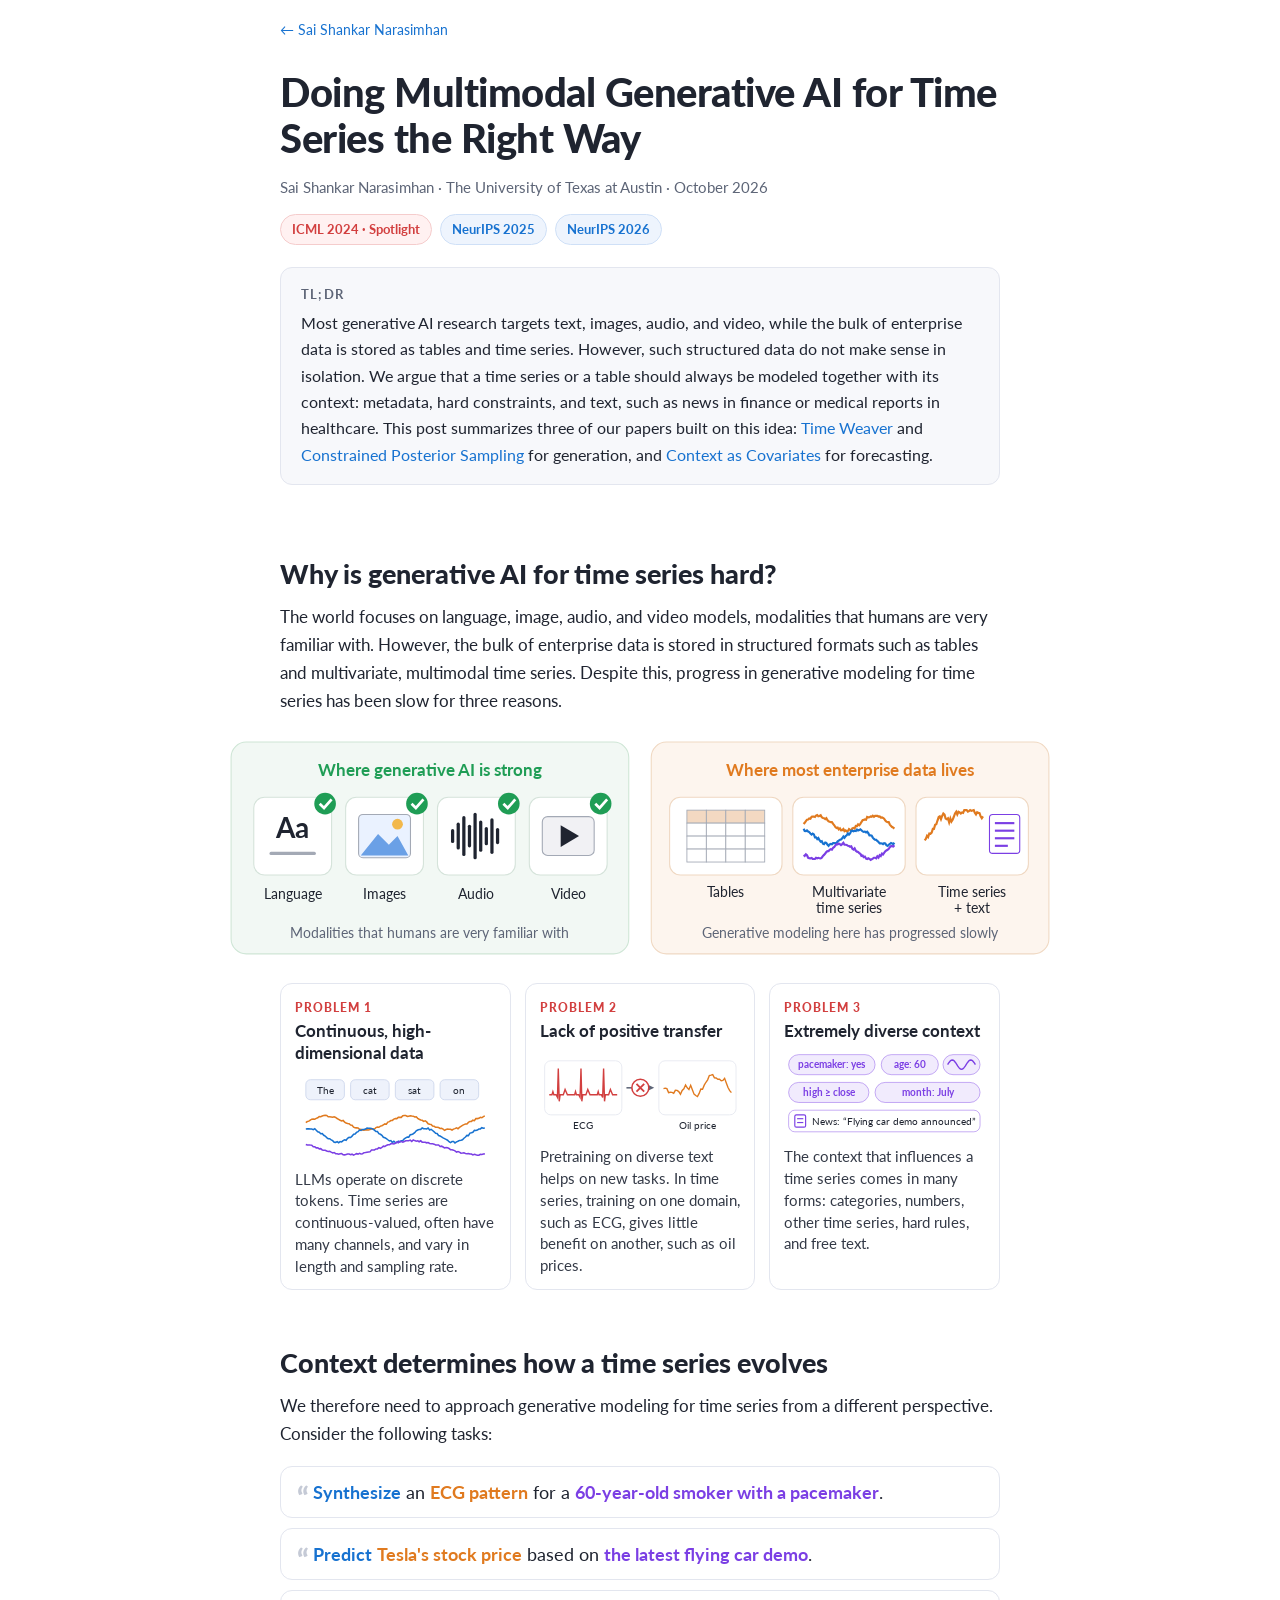
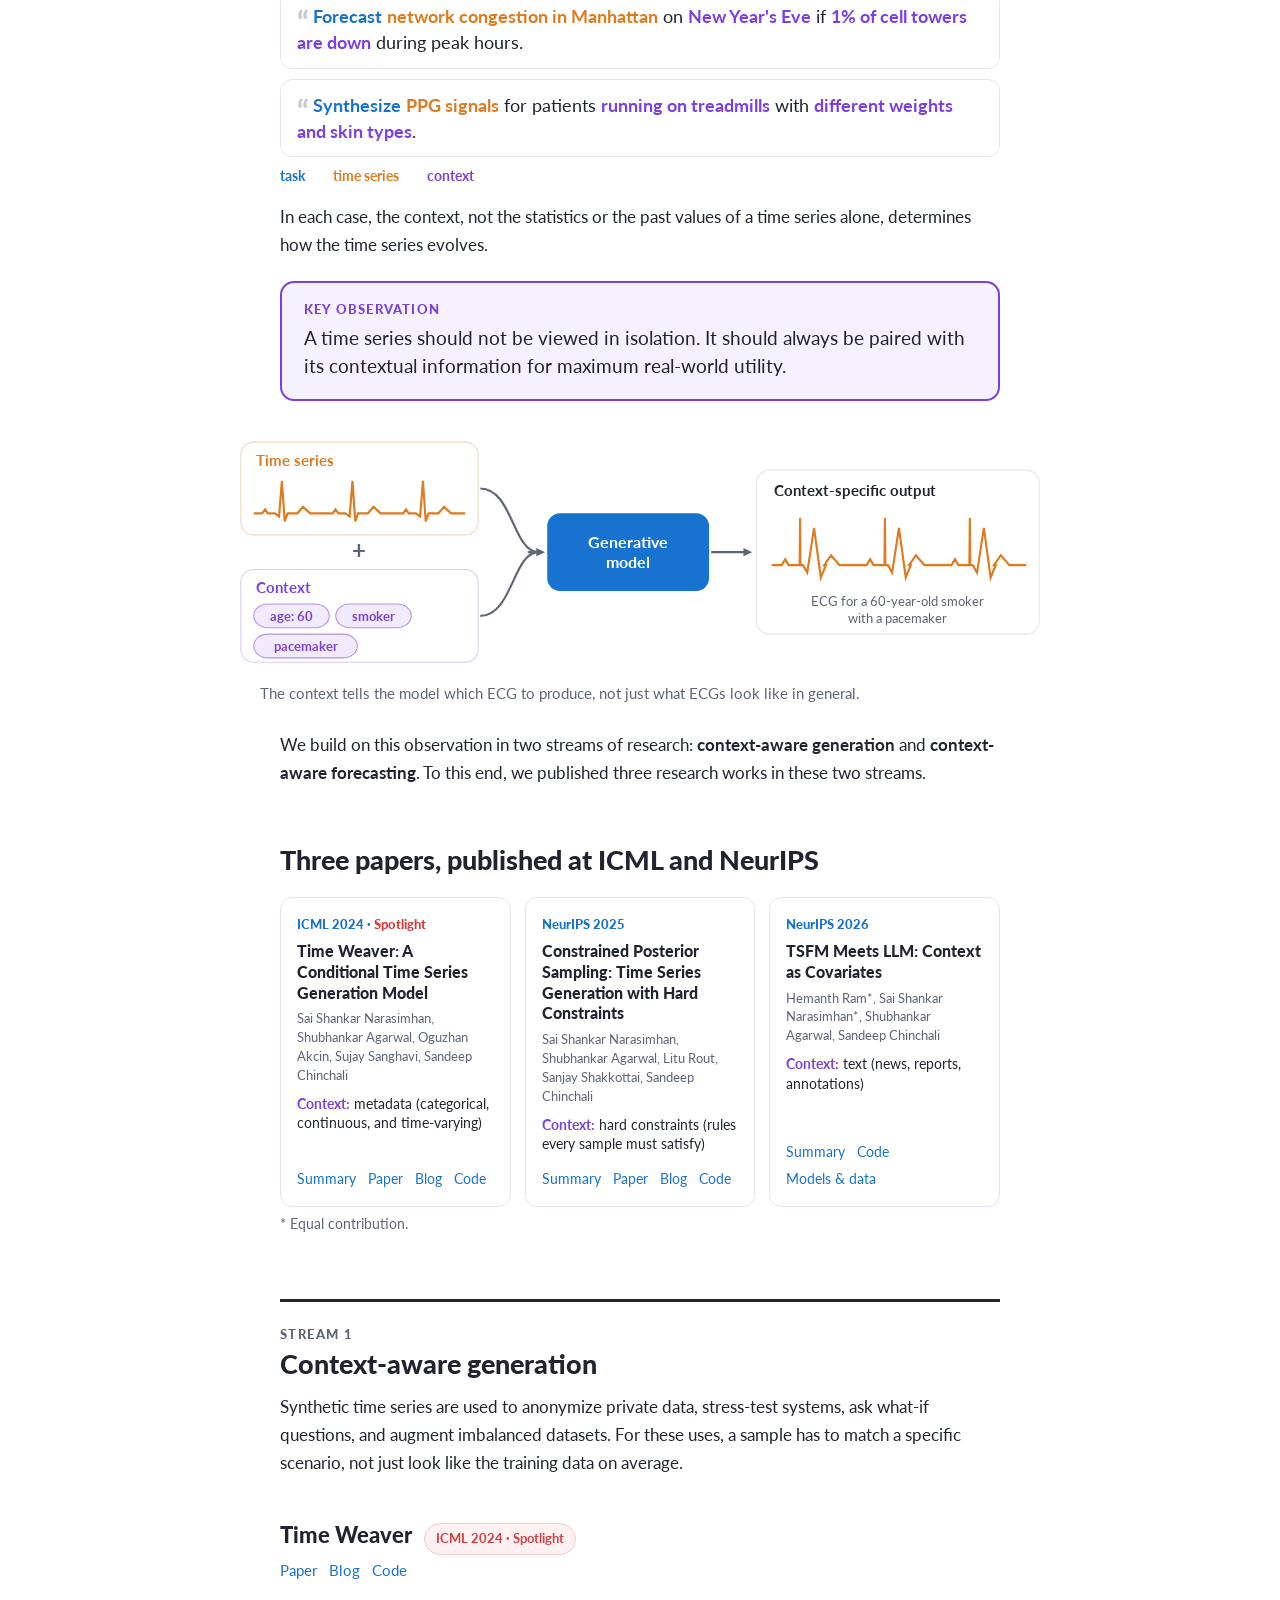
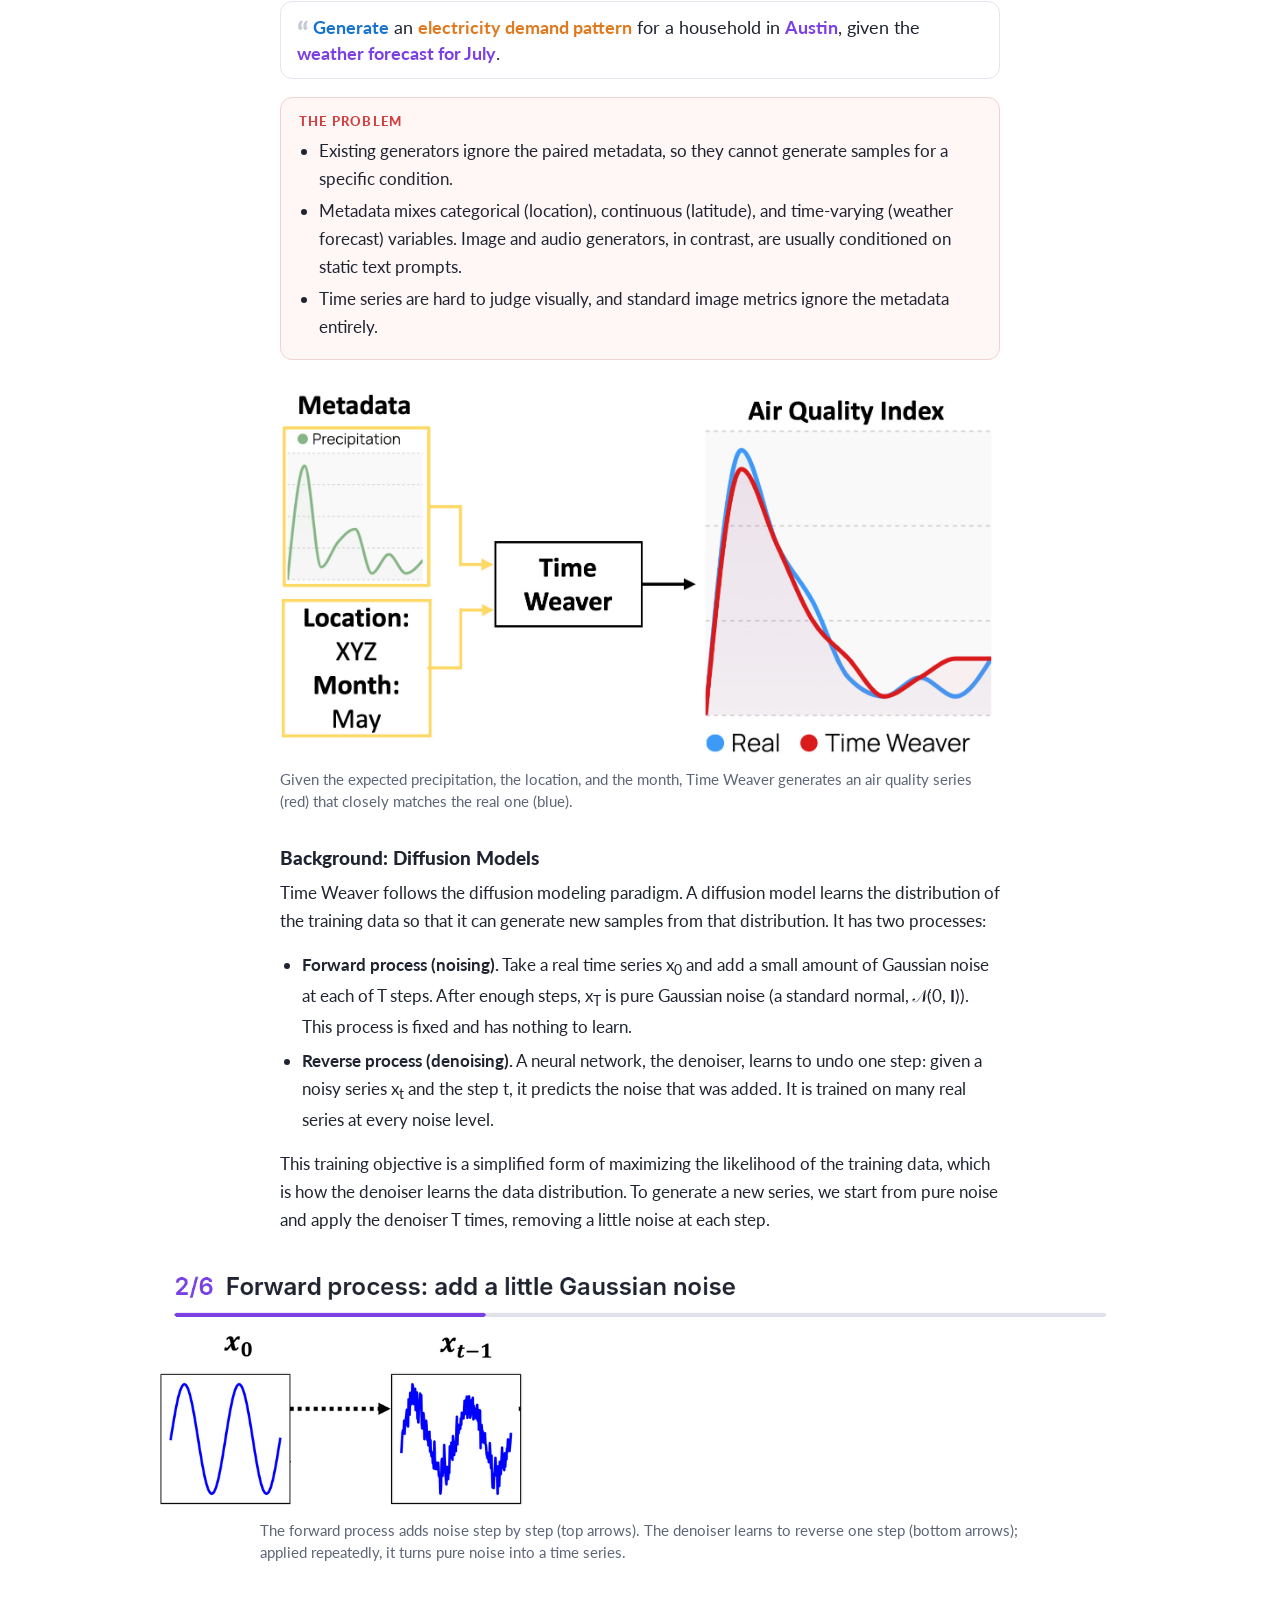
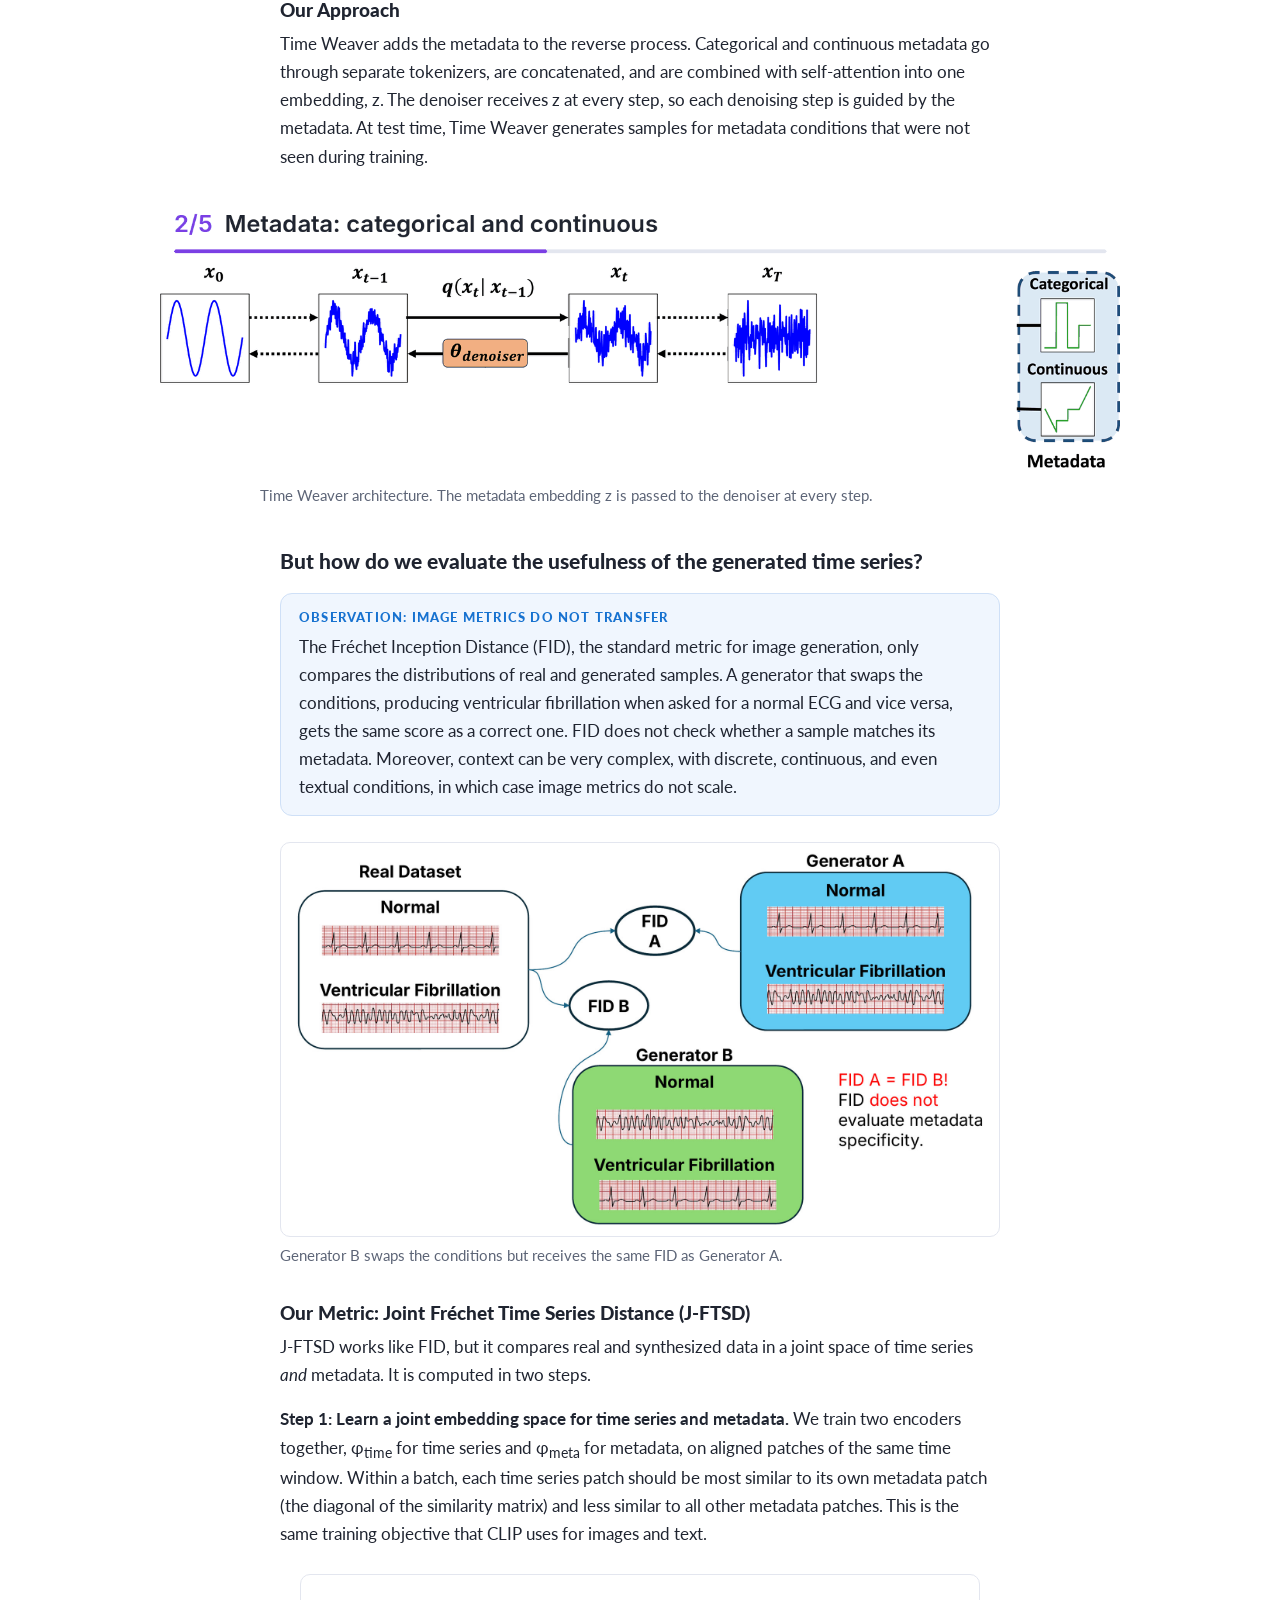
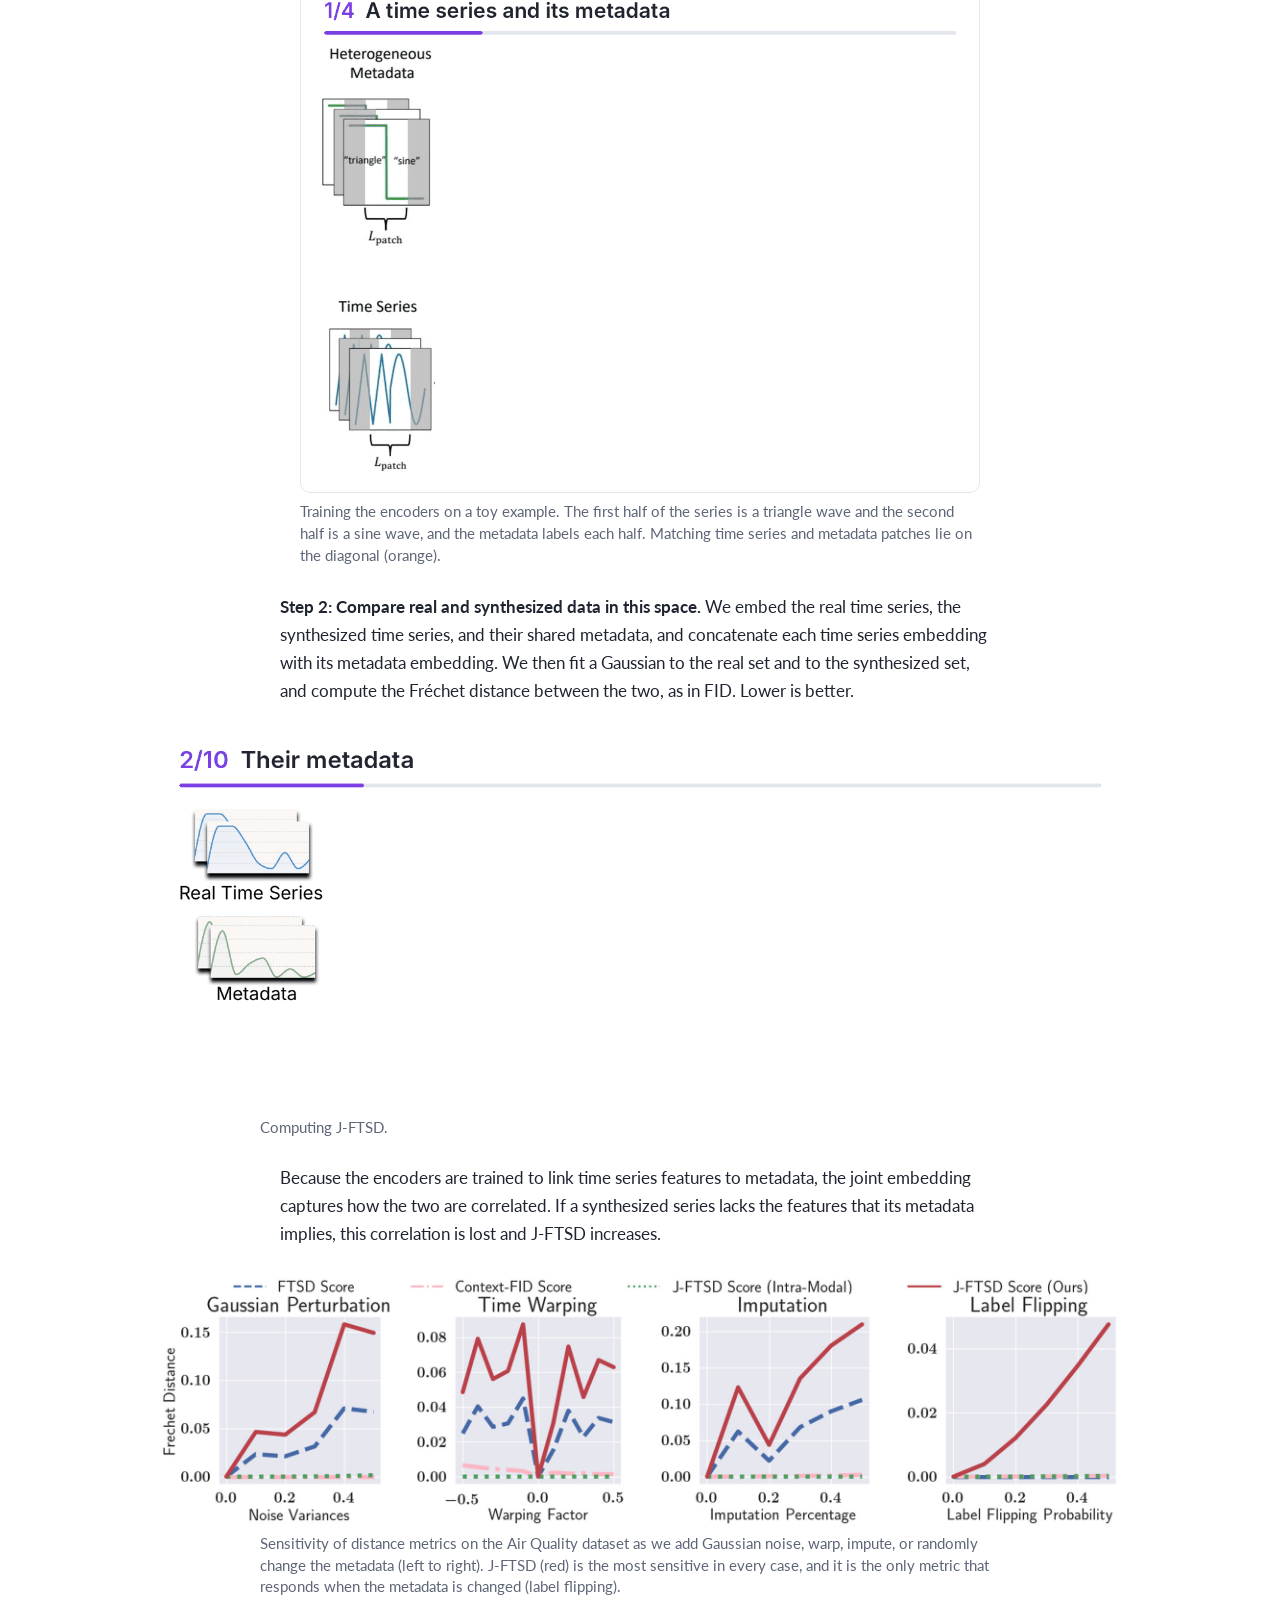
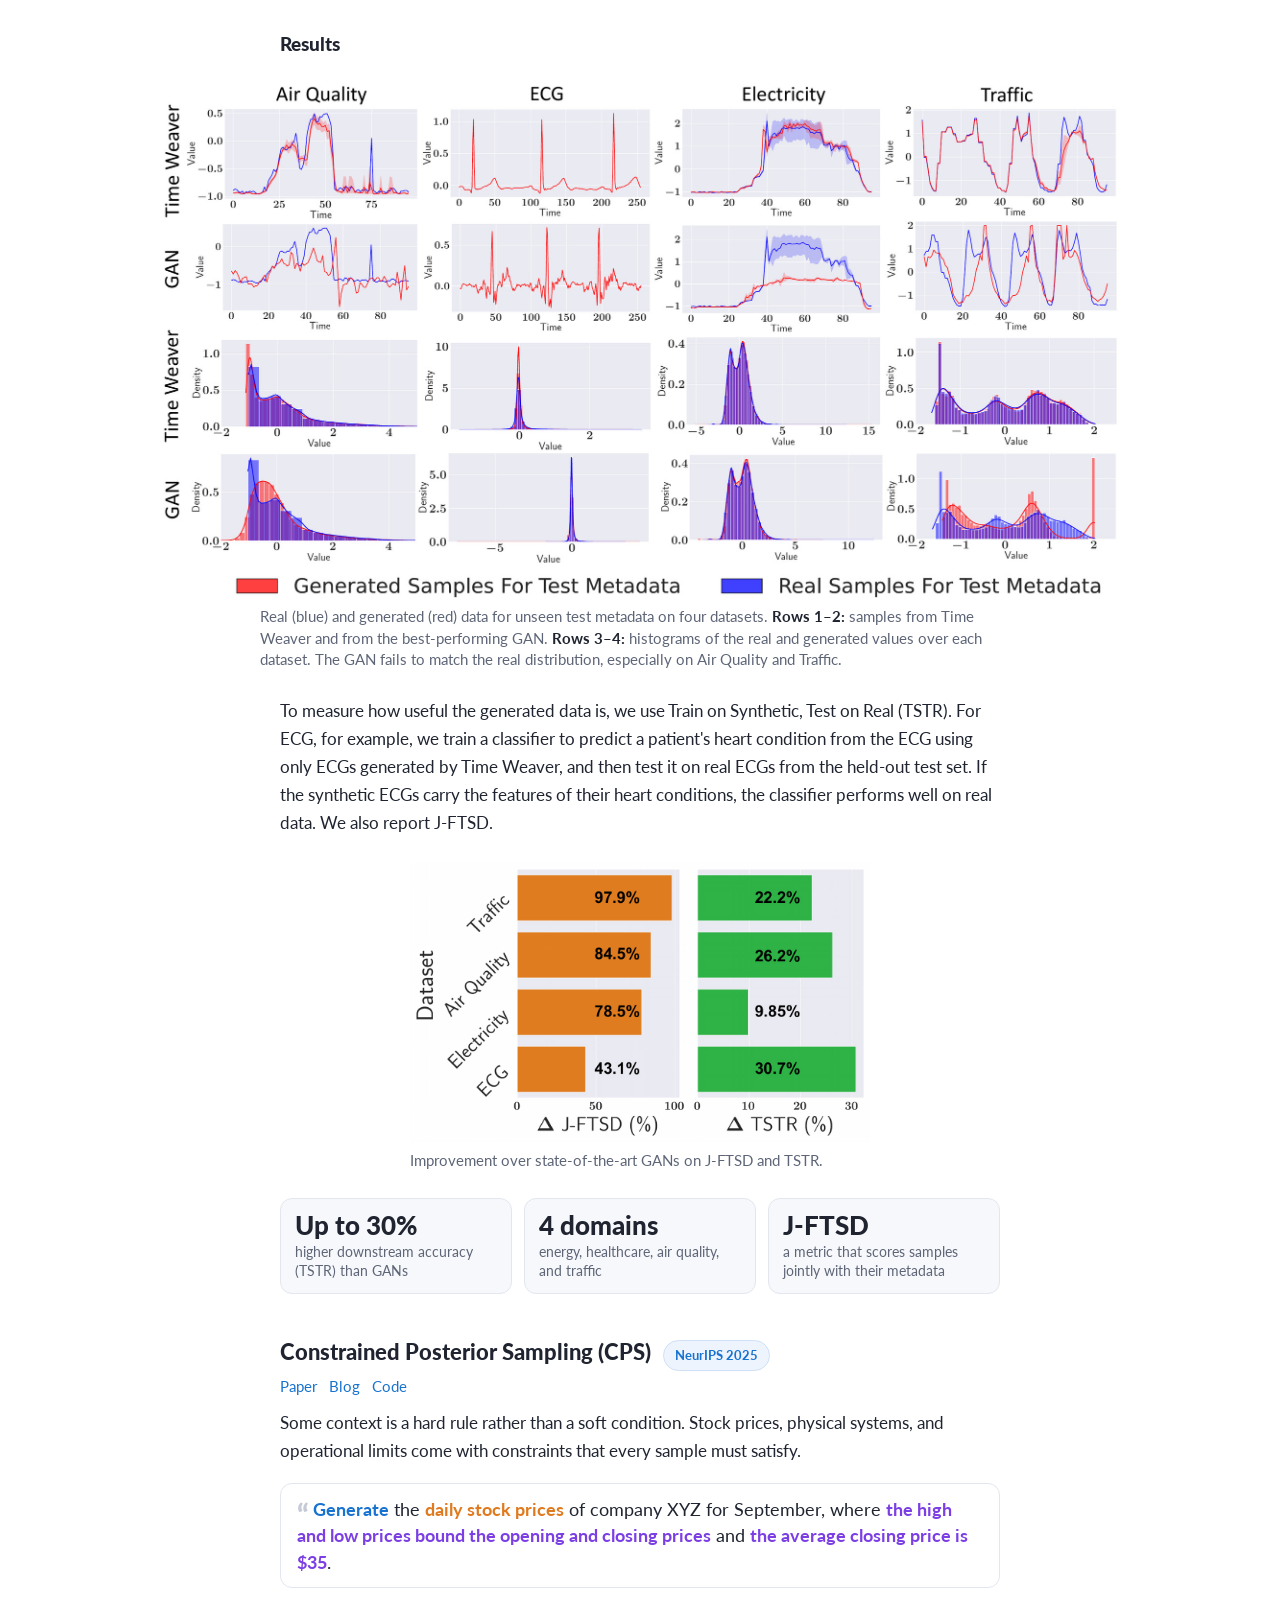
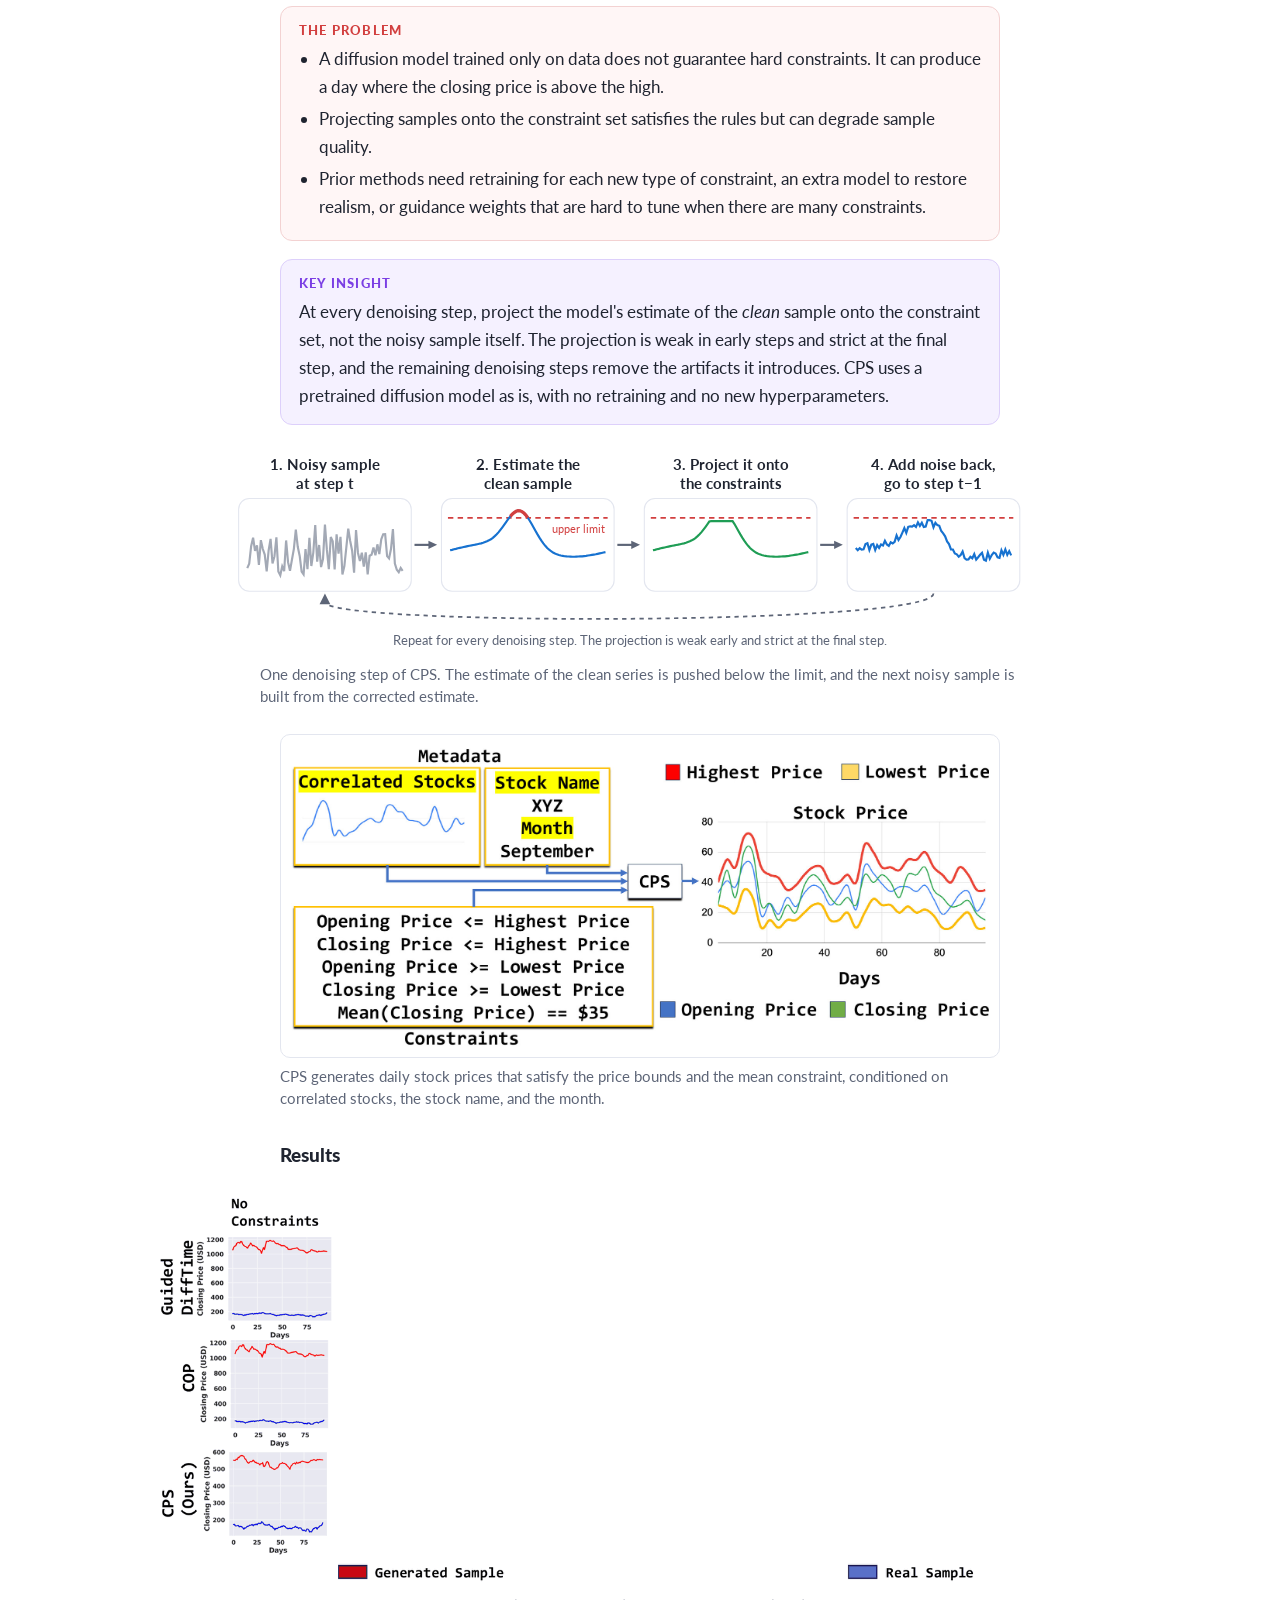
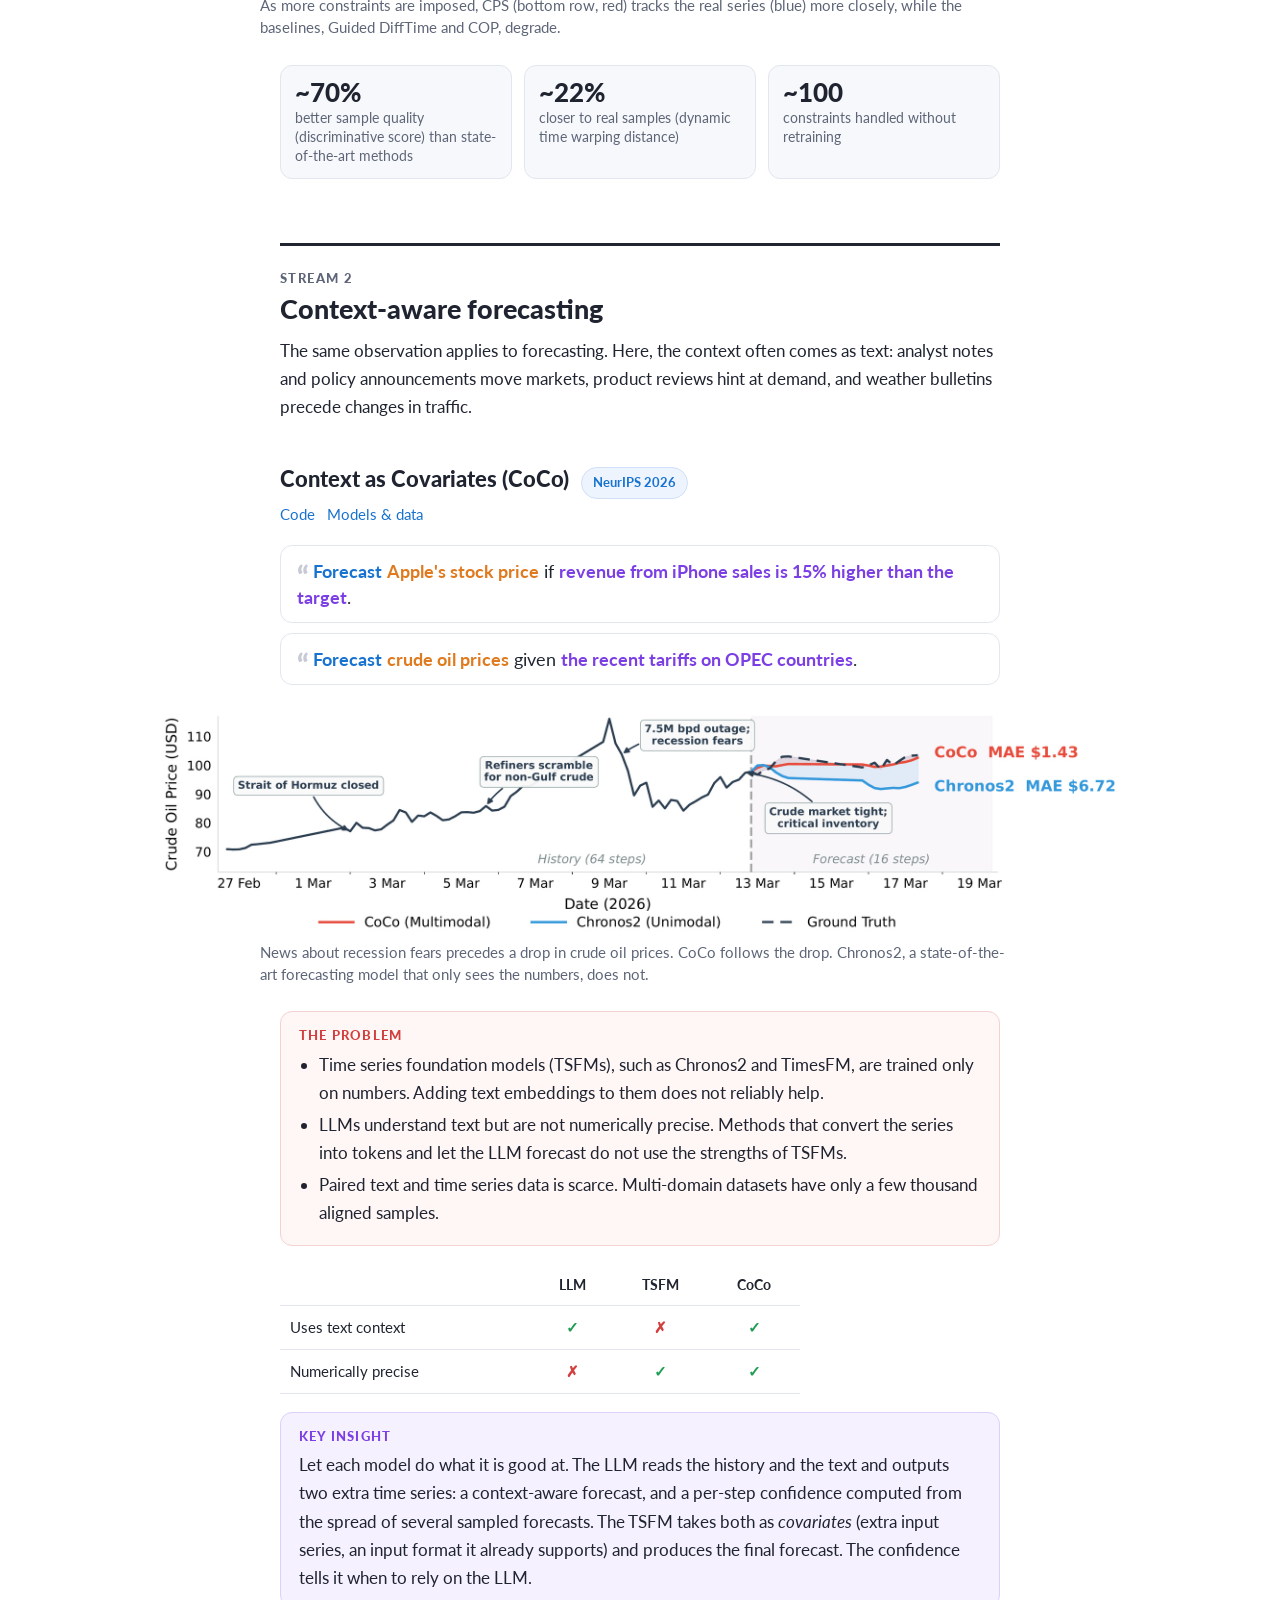
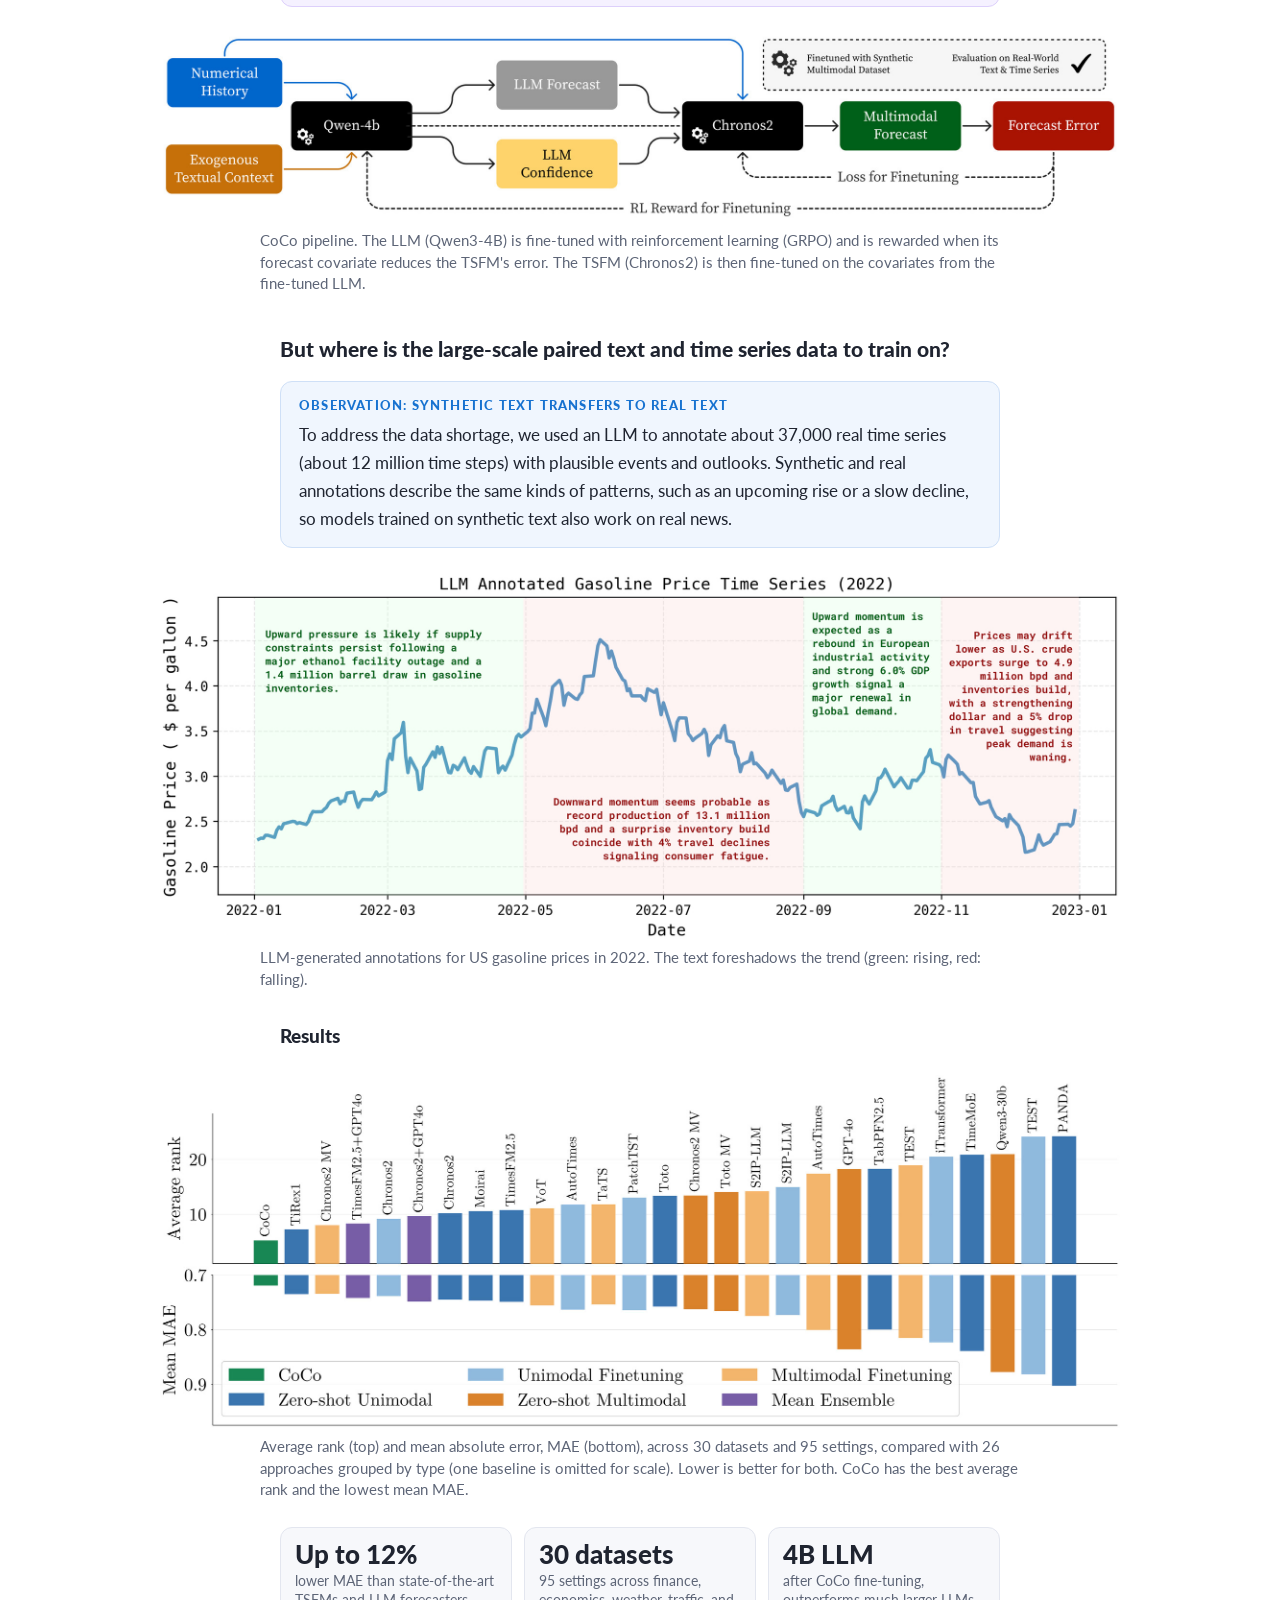
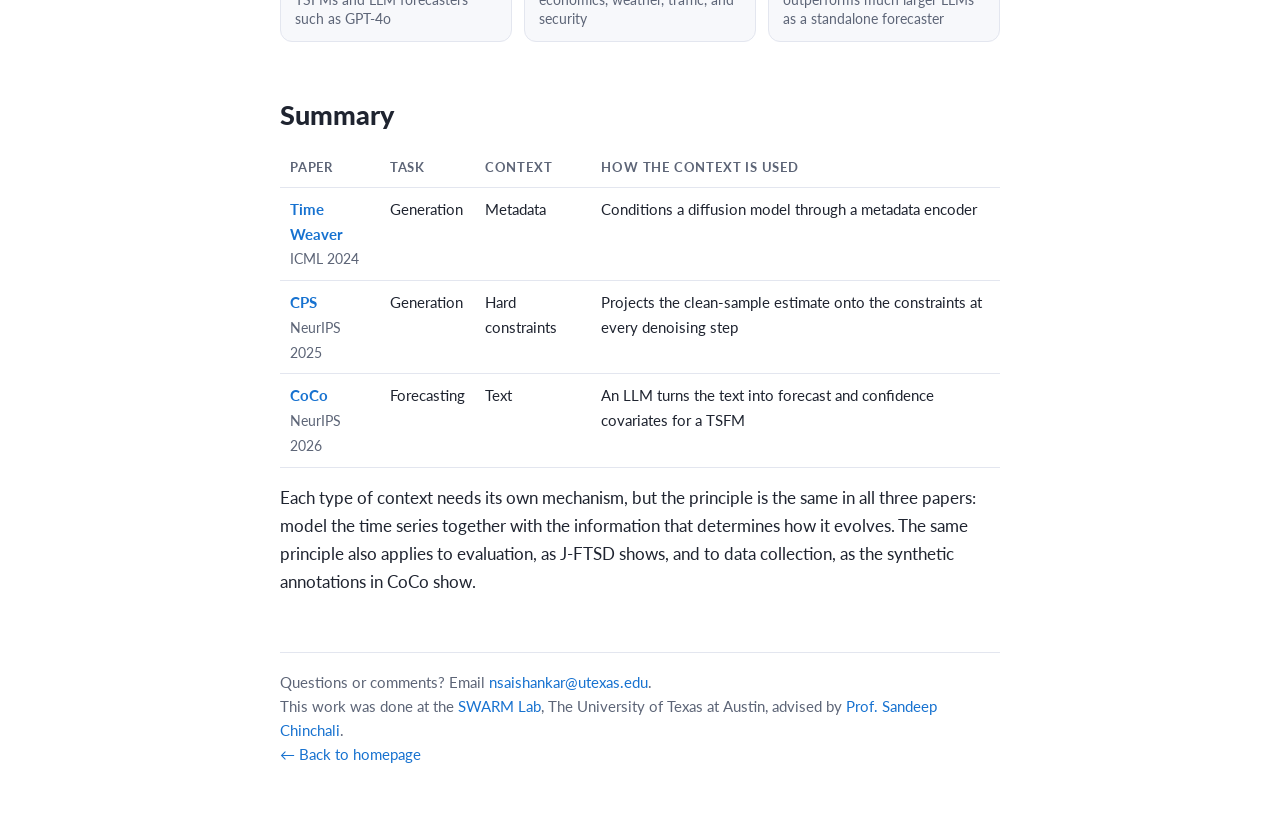
==== blog/multimodal-ts/index.html @ 6b6254b8 "Blog revisions" ====
<!DOCTYPE html>
<html lang="en">
<head>
<meta charset="UTF-8">
<meta name="viewport" content="width=device-width, initial-scale=1">
<title>Doing Multimodal Generative AI for Time Series the Right Way | Sai Shankar Narasimhan</title>
<meta name="author" content="Sai Shankar Narasimhan">
<meta name="description" content="Why time series should always be modeled with their context, and three papers (ICML 2024, NeurIPS 2025, NeurIPS 2026) that do this for generation and forecasting.">
<meta property="og:type" content="article">
<meta property="og:title" content="Doing Multimodal Generative AI for Time Series the Right Way">
<meta property="og:description" content="Time Weaver (ICML 2024), Constrained Posterior Sampling (NeurIPS 2025), and Context as Covariates (NeurIPS 2026): pairing time series with their context.">
<meta property="og:url" content="https://saishankarn.github.io/blog/multimodal-ts/">
<meta property="og:image" content="https://saishankarn.github.io/blog/multimodal-ts/img/og.jpg">
<meta name="twitter:card" content="summary_large_image">
<link rel="preconnect" href="https://fonts.googleapis.com">
<link rel="preconnect" href="https://fonts.gstatic.com" crossorigin>
<link href="https://fonts.googleapis.com/css2?family=Lato:ital,wght@0,400;0,700;0,900;1,400&display=swap" rel="stylesheet">
<style>
  :root {
    --ink: #1f2430;
    --muted: #5d6577;
    --line: #e3e6ef;
    --panel: #f7f8fb;
    --blue: #1772d0;
    --orange: #e07a1f;
    --purple: #7b3fe4;
    --green: #1f9d55;
    --red: #d23f3f;
  }
  * { box-sizing: border-box; }
  html { scroll-behavior: smooth; }
  body {
    margin: 0;
    background: #ffffff;
    color: var(--ink);
    font-family: 'Lato', Verdana, Helvetica, sans-serif;
    font-size: 17px;
    line-height: 1.65;
    -webkit-font-smoothing: antialiased;
  }
  a { color: var(--blue); text-decoration: none; }
  a:hover { color: #f09228; }
  .wrap { max-width: 760px; margin: 0 auto; padding: 0 20px 64px; }
  .topnav { max-width: 760px; margin: 0 auto; padding: 18px 20px 0; font-size: 14px; }
  header.hero { padding: 28px 0 8px; }
  h1 { font-size: 40px; line-height: 1.15; font-weight: 900; margin: 0 0 14px; letter-spacing: -0.5px; }
  h2 { font-size: 27px; line-height: 1.25; margin: 56px 0 12px; font-weight: 900; }
  h3 { font-size: 22px; line-height: 1.3; margin: 40px 0 6px; font-weight: 900; }
  p { margin: 0 0 16px; }
  .byline { color: var(--muted); font-size: 15px; margin-bottom: 14px; }
  .badges { display: flex; flex-wrap: wrap; gap: 8px; margin: 6px 0 4px; }
  .badge { display: inline-block; font-size: 13px; font-weight: 700; padding: 4px 11px; border-radius: 999px; background: #eef4fd; color: var(--blue); border: 1px solid #cfe0f7; white-space: nowrap; }
  .badge.spot { background: #fff1f1; color: var(--red); border-color: #f5cccc; }
  .eyebrow { font-size: 13px; font-weight: 700; letter-spacing: 1.2px; text-transform: uppercase; color: var(--muted); margin: 56px 0 -40px; }
  .tldr { background: var(--panel); border: 1px solid var(--line); border-radius: 12px; padding: 16px 20px; margin: 22px 0 8px; font-size: 16px; }
  .tldr b:first-child { display: block; font-size: 13px; letter-spacing: 1.2px; text-transform: uppercase; color: var(--muted); margin-bottom: 4px; }
  .tldr p { margin: 0; }

  figure { margin: 26px 0; }
  figure img, figure svg { width: 100%; height: auto; display: block; }
  figure.card img { border: 1px solid var(--line); border-radius: 10px; padding: 10px; background: #fff; }
  figcaption { font-size: 14.5px; color: var(--muted); margin-top: 8px; line-height: 1.5; }
  figcaption b { color: var(--ink); }
  .wide > figcaption { max-width: 760px; margin-left: auto; margin-right: auto; padding: 0 0; }
  .wide { width: min(960px, calc(100vw - 40px)); position: relative; left: 50%; transform: translateX(-50%); }
  .fig-row { display: grid; grid-template-columns: 1.75fr 1fr; gap: 18px; align-items: end; }

  .problems { display: grid; grid-template-columns: repeat(3, 1fr); gap: 14px; margin: 22px 0 10px; }
  .pcard { border: 1px solid var(--line); border-radius: 12px; padding: 14px 14px 12px; background: #fff; }
  ul.steps { padding-left: 22px; margin: 0 0 16px; }
  ul.steps li { margin: 6px 0; }
  p.q { font-size: 21px; line-height: 1.35; font-weight: 900; margin: 40px 0 14px; color: var(--ink); }
  h4.sub { font-size: 19px; line-height: 1.3; margin: 34px 0 8px; font-weight: 900; }
  .pcard .num { font-size: 12px; font-weight: 900; color: var(--red); letter-spacing: 1px; text-transform: uppercase; }
  .pcard h4 { margin: 2px 0 8px; font-size: 17px; line-height: 1.3; }
  .pcard svg { width: 100%; height: auto; display: block; margin: 4px 0 10px; }
  .pcard p { font-size: 14.5px; line-height: 1.5; margin: 0; color: #343a47; }

  .prompts { list-style: none; padding: 0; margin: 18px 0 8px; display: grid; gap: 10px; }
  .prompt { border: 1px solid var(--line); background: #fff; border-radius: 12px; padding: 12px 16px; font-size: 18px; line-height: 1.45; }
  .prompt::before { content: "\201C"; color: #c5cad6; font-size: 30px; line-height: 0; vertical-align: -10px; margin-right: 4px; font-weight: 900; }
  .t { color: var(--blue); font-weight: 700; }
  .s { color: var(--orange); font-weight: 700; }
  .c { color: var(--purple); font-weight: 700; }
  .legend { font-size: 13.5px; color: var(--muted); margin: 6px 0 0; }
  .legend span { margin-right: 14px; }

  .box { border-radius: 12px; padding: 14px 18px; margin: 18px 0; border: 1px solid; }
  .box .lbl { display: block; font-size: 12.5px; font-weight: 900; letter-spacing: 1.2px; text-transform: uppercase; margin-bottom: 4px; }
  .box ul { margin: 4px 0 0; padding-left: 20px; }
  .box li { margin: 4px 0; }
  .box p { margin: 0; }
  .box.problem { background: #fff6f6; border-color: #f3d2d2; }
  .box.problem .lbl { color: var(--red); }
  .box.insight { background: #f5f1ff; border-color: #ddd0fb; }
  .box.insight .lbl { color: var(--purple); }
  .box.obs { background: #f0f6fe; border-color: #cfe0f7; }
  .box.obs .lbl { color: var(--blue); }
  .keyobs { background: #f5f1ff; border: 2px solid var(--purple); border-radius: 14px; padding: 18px 22px; margin: 22px 0; font-size: 19px; line-height: 1.5; }
  .keyobs .lbl { display: block; font-size: 12.5px; font-weight: 900; letter-spacing: 1.2px; text-transform: uppercase; color: var(--purple); margin-bottom: 4px; }

  .papers { display: grid; grid-template-columns: repeat(3, 1fr); gap: 14px; margin: 20px 0 6px; }
  .paper { border: 1px solid var(--line); border-radius: 12px; padding: 16px; background: #fff; display: flex; flex-direction: column; }
  .paper .venue { font-size: 13px; font-weight: 900; color: var(--blue); }
  .paper .venue em { font-style: normal; color: var(--red); }
  .paper .ttl { font-weight: 900; font-size: 16px; line-height: 1.3; margin: 6px 0 6px; color: var(--ink); }
  .paper .auth { font-size: 13px; color: var(--muted); line-height: 1.45; margin-bottom: 10px; }
  .paper .ctx { font-size: 13.5px; line-height: 1.45; margin-bottom: 12px; }
  .paper .ctx b { color: var(--purple); }
  .paper .links { margin-top: auto; font-size: 14px; display: flex; flex-wrap: wrap; gap: 4px 12px; }

  .phead { display: flex; flex-wrap: wrap; align-items: baseline; gap: 6px 12px; margin: 44px 0 4px; }
  .phead h3 { margin: 0; }
  .plinks { font-size: 14.5px; color: var(--muted); margin-bottom: 10px; }
  .plinks a { margin-right: 12px; }
  .stream { margin-top: 64px; padding-top: 22px; border-top: 3px solid var(--ink); }
  .stream .eye { font-size: 13px; font-weight: 900; letter-spacing: 1.4px; text-transform: uppercase; color: var(--muted); }
  .stream h2 { margin-top: 2px; }

  .stats { display: grid; grid-template-columns: repeat(3, 1fr); gap: 12px; margin: 20px 0 8px; }
  .stat { background: var(--panel); border: 1px solid var(--line); border-radius: 12px; padding: 12px 14px; }
  .stat .v { font-size: 26px; font-weight: 900; line-height: 1.15; color: var(--ink); }
  .stat .k { font-size: 13.5px; color: var(--muted); line-height: 1.4; margin-top: 2px; }

  table { border-collapse: collapse; width: 100%; font-size: 15px; }
  th, td { text-align: left; padding: 9px 10px; border-bottom: 1px solid var(--line); vertical-align: top; }
  th { font-size: 13px; text-transform: uppercase; letter-spacing: .8px; color: var(--muted); }
  .cmp td:not(:first-child), .cmp th:not(:first-child) { text-align: center; }
  .yes { color: var(--green); font-weight: 900; }
  .no { color: var(--red); font-weight: 900; }
  .tablewrap { overflow-x: auto; margin: 16px 0; }
  .cmp { max-width: 520px; }
  .cmp th { text-transform: none; font-size: 14px; letter-spacing: 0; color: var(--ink); }
  .duo { display: grid; grid-template-columns: 1fr 1fr; gap: 16px; }
  .m-only, .m-inline { display: none; }
  .scrollx { overflow-x: auto; -webkit-overflow-scrolling: touch; }

  footer { margin-top: 56px; padding-top: 18px; border-top: 1px solid var(--line); font-size: 14.5px; color: var(--muted); }

  @media (max-width: 760px) {
    body { font-size: 16.5px; }
    h1 { font-size: 31px; }
    h2 { font-size: 24px; }
    .problems, .papers, .stats { grid-template-columns: 1fr; }
    .fig-row, .duo { grid-template-columns: 1fr; }
    .d-only { display: none; }
    .m-only { display: block; }
    .m-inline { display: inline; }
    .scrollx img { min-width: 760px; }
    .m-only svg { max-width: 420px; margin: 0 auto; }
    .prompt { font-size: 16.5px; }
    .keyobs { font-size: 17.5px; }
  }
</style>
</head>
<body>
<nav class="topnav"><a href="../../index.html">&larr; Sai Shankar Narasimhan</a></nav>
<main class="wrap">

<header class="hero">
  <h1>Doing Multimodal Generative AI for Time Series the Right Way</h1>
  <div class="byline">Sai Shankar Narasimhan &middot; The University of Texas at Austin &middot; October 2026</div>
  <div class="badges">
    <a class="badge spot" href="#time-weaver">ICML 2024 &middot; Spotlight</a>
    <a class="badge" href="#cps">NeurIPS 2025</a>
    <a class="badge" href="#coco">NeurIPS 2026</a>
  </div>
  <div class="tldr">
    <b>TL;DR</b>
    <p>Most generative AI research targets text, images, audio, and video, while the bulk of enterprise data is stored as tables and time series. However, such structured data do not make sense in isolation. We argue that a time series or a table should always be modeled together with its context: metadata, hard constraints, and text, such as news in finance or medical reports in healthcare. This post summarizes three of our papers built on this idea: <a href="#time-weaver">Time Weaver</a> and <a href="#cps">Constrained Posterior Sampling</a> for generation, and <a href="#coco">Context as Covariates</a> for forecasting.</p>
  </div>
</header>

<h2 id="why">Why is generative AI for time series hard?</h2>
<p>The world focuses on language, image, audio, and video models, modalities that humans are very familiar with. However, the bulk of enterprise data is stored in structured formats such as tables and multivariate, multimodal time series. Despite this, progress in generative modeling for time series has been slow for three reasons.</p>

<figure class="wide duo" style="max-width:820px">
<div><svg viewBox="0 0 372 200" role="img" aria-label="Generative AI is strong on language, images, audio and video; enterprise data is mostly tables and time series" xmlns="http://www.w3.org/2000/svg" font-family="Lato, Helvetica, Arial, sans-serif"><rect x="1" y="1" width="368" height="196" rx="14" fill="#f2f8f4" stroke="#cfe6d6"/><text x="185" y="32" text-anchor="middle" font-size="16" font-weight="700" fill="#1f9d55">Where generative AI is strong</text><rect x="22" y="52" width="72" height="72" rx="10" fill="#fff" stroke="#d5e3da"/><text x="58" y="90" text-anchor="middle" font-size="26" font-weight="700" fill="#1f2430">Aa</text><line x1="38" y1="104" x2="78" y2="104" stroke="#a3a9b5" stroke-width="3" stroke-linecap="round"/><text x="58" y="146" text-anchor="middle" font-size="13" fill="#1f2430">Language</text><circle cx="88" cy="58" r="10" fill="#1f9d55"/><path d="M83,58 l4,4 l7,-8" stroke="#fff" stroke-width="2.5" fill="none"/><rect x="107" y="52" width="72" height="72" rx="10" fill="#fff" stroke="#d5e3da"/><rect x="119" y="68" width="48" height="40" rx="4" fill="#eaf2ff" stroke="#a3a9b5"/><polygon points="121,106 137,86 147,96 155,88 165,106" fill="#6aa0e6"/><circle cx="155" cy="77" r="5" fill="#f2b84b"/><text x="143" y="146" text-anchor="middle" font-size="13" fill="#1f2430">Images</text><circle cx="173" cy="58" r="10" fill="#1f9d55"/><path d="M168,58 l4,4 l7,-8" stroke="#fff" stroke-width="2.5" fill="none"/><rect x="192" y="52" width="72" height="72" rx="10" fill="#fff" stroke="#d5e3da"/><line x1="206.0" y1="83.0" x2="206.0" y2="93.0" stroke="#1f2430" stroke-width="3" stroke-linecap="round"/><line x1="211.2" y1="77.0" x2="211.2" y2="99.0" stroke="#1f2430" stroke-width="3" stroke-linecap="round"/><line x1="216.4" y1="71.0" x2="216.4" y2="105.0" stroke="#1f2430" stroke-width="3" stroke-linecap="round"/><line x1="221.6" y1="79.0" x2="221.6" y2="97.0" stroke="#1f2430" stroke-width="3" stroke-linecap="round"/><line x1="226.8" y1="68.0" x2="226.8" y2="108.0" stroke="#1f2430" stroke-width="3" stroke-linecap="round"/><line x1="232.0" y1="75.0" x2="232.0" y2="101.0" stroke="#1f2430" stroke-width="3" stroke-linecap="round"/><line x1="237.2" y1="81.0" x2="237.2" y2="95.0" stroke="#1f2430" stroke-width="3" stroke-linecap="round"/><line x1="242.4" y1="73.0" x2="242.4" y2="103.0" stroke="#1f2430" stroke-width="3" stroke-linecap="round"/><line x1="247.6" y1="82.0" x2="247.6" y2="94.0" stroke="#1f2430" stroke-width="3" stroke-linecap="round"/><text x="228" y="146" text-anchor="middle" font-size="13" fill="#1f2430">Audio</text><circle cx="258" cy="58" r="10" fill="#1f9d55"/><path d="M253,58 l4,4 l7,-8" stroke="#fff" stroke-width="2.5" fill="none"/><rect x="277" y="52" width="72" height="72" rx="10" fill="#fff" stroke="#d5e3da"/><rect x="289" y="70" width="48" height="36" rx="5" fill="#f1f1f4" stroke="#a3a9b5"/><polygon points="306,78 306,98 323,88" fill="#1f2430"/><text x="313" y="146" text-anchor="middle" font-size="13" fill="#1f2430">Video</text><circle cx="343" cy="58" r="10" fill="#1f9d55"/><path d="M338,58 l4,4 l7,-8" stroke="#fff" stroke-width="2.5" fill="none"/><text x="185" y="182" text-anchor="middle" font-size="12.5" fill="#5d6577">Modalities that humans are very familiar with</text><rect x="391" y="1" width="368" height="196" rx="14" fill="#fdf5ee" stroke="#f0d9c3"/><text x="575" y="32" text-anchor="middle" font-size="16" font-weight="700" fill="#e07a1f">Where most enterprise data lives</text><rect x="408" y="52" width="104" height="72" rx="10" fill="#fff" stroke="#efd8c2"/><rect x="424" y="64" width="18" height="12" fill="#f3d9c2" stroke="#a3a9b5" stroke-width=".8"/><rect x="442" y="64" width="18" height="12" fill="#f3d9c2" stroke="#a3a9b5" stroke-width=".8"/><rect x="460" y="64" width="18" height="12" fill="#f3d9c2" stroke="#a3a9b5" stroke-width=".8"/><rect x="478" y="64" width="18" height="12" fill="#f3d9c2" stroke="#a3a9b5" stroke-width=".8"/><rect x="424" y="76" width="18" height="12" fill="#fff" stroke="#a3a9b5" stroke-width=".8"/><rect x="442" y="76" width="18" height="12" fill="#fff" stroke="#a3a9b5" stroke-width=".8"/><rect x="460" y="76" width="18" height="12" fill="#fff" stroke="#a3a9b5" stroke-width=".8"/><rect x="478" y="76" width="18" height="12" fill="#fff" stroke="#a3a9b5" stroke-width=".8"/><rect x="424" y="88" width="18" height="12" fill="#fff" stroke="#a3a9b5" stroke-width=".8"/><rect x="442" y="88" width="18" height="12" fill="#fff" stroke="#a3a9b5" stroke-width=".8"/><rect x="460" y="88" width="18" height="12" fill="#fff" stroke="#a3a9b5" stroke-width=".8"/><rect x="478" y="88" width="18" height="12" fill="#fff" stroke="#a3a9b5" stroke-width=".8"/><rect x="424" y="100" width="18" height="12" fill="#fff" stroke="#a3a9b5" stroke-width=".8"/><rect x="442" y="100" width="18" height="12" fill="#fff" stroke="#a3a9b5" stroke-width=".8"/><rect x="460" y="100" width="18" height="12" fill="#fff" stroke="#a3a9b5" stroke-width=".8"/><rect x="478" y="100" width="18" height="12" fill="#fff" stroke="#a3a9b5" stroke-width=".8"/><text x="460.0" y="144" text-anchor="middle" font-size="13" fill="#1f2430">Tables</text><rect x="522" y="52" width="104" height="72" rx="10" fill="#fff" stroke="#efd8c2"/><path d="M532.0,76.8 L533.0,75.7 L534.1,74.1 L535.1,72.8 L536.2,72.7 L537.2,71.7 L538.3,71.9 L539.4,70.1 L540.4,70.0 L541.5,69.9 L542.5,70.3 L543.5,69.1 L544.6,68.5 L545.6,69.6 L546.7,69.4 L547.8,68.7 L548.8,70.6 L549.9,71.2 L550.9,71.4 L552.0,72.2 L553.0,71.4 L554.0,73.2 L555.1,74.4 L556.1,74.7 L557.2,75.1 L558.2,75.0 L559.3,76.7 L560.4,78.0 L561.4,79.6 L562.5,80.5 L563.5,80.1 L564.5,81.7 L565.6,80.8 L566.6,82.6 L567.7,82.5 L568.8,81.5 L569.8,83.4 L570.9,82.7 L571.9,83.8 L573.0,83.3 L574.0,81.5 L575.0,82.3 L576.1,82.8 L577.1,80.8 L578.2,80.4 L579.2,81.0 L580.3,78.6 L581.4,78.7 L582.4,77.1 L583.5,78.0 L584.5,76.7 L585.5,75.0 L586.6,73.3 L587.6,73.0 L588.7,72.6 L589.8,72.9 L590.8,70.3 L591.9,70.7 L592.9,70.6 L594.0,69.8 L595.0,70.1 L596.0,69.2 L597.1,70.1 L598.1,69.3 L599.2,69.3 L600.2,69.2 L601.3,69.9 L602.4,69.8 L603.4,70.8 L604.5,70.7 L605.5,71.1 L606.5,71.9 L607.6,73.7 L608.6,74.6 L609.7,75.1 L610.8,75.0 L611.8,77.5 L612.9,78.6 L613.9,79.6 L615.0,80.2 L616.0,81.1" stroke="#e07a1f" stroke-width="2" fill="none"/><path d="M532.0,81.3 L533.0,83.3 L534.1,83.4 L535.1,82.7 L536.2,83.8 L537.2,84.3 L538.3,85.5 L539.4,86.6 L540.4,85.7 L541.5,86.4 L542.5,89.2 L543.5,89.1 L544.6,90.8 L545.6,89.8 L546.7,91.7 L547.8,93.2 L548.8,92.7 L549.9,95.1 L550.9,95.5 L552.0,93.9 L553.0,94.3 L554.0,95.8 L555.1,97.0 L556.1,95.7 L557.2,95.3 L558.2,95.6 L559.3,94.4 L560.4,94.5 L561.4,94.6 L562.5,94.2 L563.5,92.9 L564.5,92.2 L565.6,91.4 L566.6,91.2 L567.7,90.0 L568.8,88.4 L569.8,89.5 L570.9,88.0 L571.9,87.3 L573.0,85.4 L574.0,86.6 L575.0,85.5 L576.1,83.1 L577.1,83.0 L578.2,83.5 L579.2,83.1 L580.3,83.3 L581.4,81.9 L582.4,82.8 L583.5,82.4 L584.5,81.7 L585.5,82.6 L586.6,83.7 L587.6,84.1 L588.7,83.8 L589.8,84.6 L590.8,84.0 L591.9,85.3 L592.9,87.4 L594.0,87.3 L595.0,87.6 L596.0,89.4 L597.1,90.6 L598.1,91.4 L599.2,91.5 L600.2,92.5 L601.3,93.4 L602.4,94.7 L603.4,94.6 L604.5,94.8 L605.5,95.4 L606.5,94.6 L607.6,94.8 L608.6,96.5 L609.7,97.1 L610.8,96.0 L611.8,95.3 L612.9,94.4 L613.9,94.8 L615.0,95.4 L616.0,94.2" stroke="#1772d0" stroke-width="2" fill="none"/><path d="M532.0,105.5 L533.0,106.3 L534.1,104.9 L535.1,105.7 L536.2,108.1 L537.2,108.4 L538.3,108.7 L539.4,108.2 L540.4,109.1 L541.5,109.2 L542.5,109.2 L543.5,108.1 L544.6,108.5 L545.6,108.1 L546.7,108.5 L547.8,108.7 L548.8,108.0 L549.9,106.3 L550.9,105.4 L552.0,104.1 L553.0,102.8 L554.0,101.9 L555.1,102.0 L556.1,100.8 L557.2,100.1 L558.2,100.5 L559.3,98.8 L560.4,98.1 L561.4,96.7 L562.5,95.5 L563.5,95.7 L564.5,94.9 L565.6,95.4 L566.6,96.3 L567.7,95.4 L568.8,94.2 L569.8,96.0 L570.9,96.0 L571.9,96.2 L573.0,97.0 L574.0,97.2 L575.0,97.8 L576.1,97.4 L577.1,99.7 L578.2,100.4 L579.2,99.3 L580.3,101.6 L581.4,102.4 L582.4,102.7 L583.5,103.7 L584.5,104.4 L585.5,106.3 L586.6,106.0 L587.6,107.5 L588.7,107.0 L589.8,108.8 L590.8,109.2 L591.9,108.5 L592.9,109.0 L594.0,110.0 L595.0,109.5 L596.0,108.9 L597.1,108.0 L598.1,108.0 L599.2,108.5 L600.2,106.7 L601.3,107.9 L602.4,105.7 L603.4,106.5 L604.5,104.2 L605.5,105.0 L606.5,103.5 L607.6,102.1 L608.6,101.3 L609.7,100.7 L610.8,99.8 L611.8,98.3 L612.9,97.3 L613.9,97.3 L615.0,97.7 L616.0,96.5" stroke="#7b3fe4" stroke-width="2" fill="none"/><text x="574.0" y="144" text-anchor="middle" font-size="13" fill="#1f2430">Multivariate</text><text x="574.0" y="159" text-anchor="middle" font-size="13" fill="#1f2430">time series</text><rect x="636" y="52" width="104" height="72" rx="10" fill="#fff" stroke="#efd8c2"/><path d="M644.0,92.0 L645.1,90.6 L646.2,87.8 L647.2,89.0 L648.3,85.6 L649.4,85.9 L650.5,84.8 L651.6,81.3 L652.6,81.3 L653.7,77.6 L654.8,77.1 L655.9,73.6 L657.0,70.4 L658.0,69.8 L659.1,72.4 L660.2,69.4 L661.3,67.2 L662.4,68.2 L663.4,71.8 L664.5,72.4 L665.6,71.6 L666.7,75.4 L667.8,71.7 L668.8,74.6 L669.9,72.9 L671.0,70.1 L672.1,67.0 L673.2,65.5 L674.2,68.0 L675.3,65.5 L676.4,66.1 L677.5,67.2 L678.6,66.2 L679.6,66.6 L680.7,64.0 L681.8,64.0 L682.9,64.0 L684.0,65.4 L685.0,64.9 L686.1,64.0 L687.2,64.7 L688.3,64.3 L689.4,64.0 L690.4,66.4 L691.5,67.9 L692.6,65.9 L693.7,66.5 L694.8,66.7 L695.8,69.7 L696.9,71.5 L698.0,69.8" stroke="#e07a1f" stroke-width="2" fill="none"/><rect x="704" y="68" width="28" height="36" rx="3" fill="#fff" stroke="#7b3fe4"/><line x1="709" y1="76" x2="727" y2="76" stroke="#7b3fe4" stroke-width="2"/><line x1="709" y1="83" x2="727" y2="83" stroke="#7b3fe4" stroke-width="2"/><line x1="709" y1="90" x2="727" y2="90" stroke="#7b3fe4" stroke-width="2"/><line x1="709" y1="97" x2="721" y2="97" stroke="#7b3fe4" stroke-width="2"/><text x="688.0" y="144" text-anchor="middle" font-size="13" fill="#1f2430">Time series</text><text x="688.0" y="159" text-anchor="middle" font-size="13" fill="#1f2430">+ text</text><text x="575" y="182" text-anchor="middle" font-size="12.5" fill="#5d6577">Generative modeling here has progressed slowly</text></svg></div><div><svg viewBox="388 0 372 200" role="img" aria-label="Generative AI is strong on language, images, audio and video; enterprise data is mostly tables and time series" xmlns="http://www.w3.org/2000/svg" font-family="Lato, Helvetica, Arial, sans-serif"><rect x="1" y="1" width="368" height="196" rx="14" fill="#f2f8f4" stroke="#cfe6d6"/><text x="185" y="32" text-anchor="middle" font-size="16" font-weight="700" fill="#1f9d55">Where generative AI is strong</text><rect x="22" y="52" width="72" height="72" rx="10" fill="#fff" stroke="#d5e3da"/><text x="58" y="90" text-anchor="middle" font-size="26" font-weight="700" fill="#1f2430">Aa</text><line x1="38" y1="104" x2="78" y2="104" stroke="#a3a9b5" stroke-width="3" stroke-linecap="round"/><text x="58" y="146" text-anchor="middle" font-size="13" fill="#1f2430">Language</text><circle cx="88" cy="58" r="10" fill="#1f9d55"/><path d="M83,58 l4,4 l7,-8" stroke="#fff" stroke-width="2.5" fill="none"/><rect x="107" y="52" width="72" height="72" rx="10" fill="#fff" stroke="#d5e3da"/><rect x="119" y="68" width="48" height="40" rx="4" fill="#eaf2ff" stroke="#a3a9b5"/><polygon points="121,106 137,86 147,96 155,88 165,106" fill="#6aa0e6"/><circle cx="155" cy="77" r="5" fill="#f2b84b"/><text x="143" y="146" text-anchor="middle" font-size="13" fill="#1f2430">Images</text><circle cx="173" cy="58" r="10" fill="#1f9d55"/><path d="M168,58 l4,4 l7,-8" stroke="#fff" stroke-width="2.5" fill="none"/><rect x="192" y="52" width="72" height="72" rx="10" fill="#fff" stroke="#d5e3da"/><line x1="206.0" y1="83.0" x2="206.0" y2="93.0" stroke="#1f2430" stroke-width="3" stroke-linecap="round"/><line x1="211.2" y1="77.0" x2="211.2" y2="99.0" stroke="#1f2430" stroke-width="3" stroke-linecap="round"/><line x1="216.4" y1="71.0" x2="216.4" y2="105.0" stroke="#1f2430" stroke-width="3" stroke-linecap="round"/><line x1="221.6" y1="79.0" x2="221.6" y2="97.0" stroke="#1f2430" stroke-width="3" stroke-linecap="round"/><line x1="226.8" y1="68.0" x2="226.8" y2="108.0" stroke="#1f2430" stroke-width="3" stroke-linecap="round"/><line x1="232.0" y1="75.0" x2="232.0" y2="101.0" stroke="#1f2430" stroke-width="3" stroke-linecap="round"/><line x1="237.2" y1="81.0" x2="237.2" y2="95.0" stroke="#1f2430" stroke-width="3" stroke-linecap="round"/><line x1="242.4" y1="73.0" x2="242.4" y2="103.0" stroke="#1f2430" stroke-width="3" stroke-linecap="round"/><line x1="247.6" y1="82.0" x2="247.6" y2="94.0" stroke="#1f2430" stroke-width="3" stroke-linecap="round"/><text x="228" y="146" text-anchor="middle" font-size="13" fill="#1f2430">Audio</text><circle cx="258" cy="58" r="10" fill="#1f9d55"/><path d="M253,58 l4,4 l7,-8" stroke="#fff" stroke-width="2.5" fill="none"/><rect x="277" y="52" width="72" height="72" rx="10" fill="#fff" stroke="#d5e3da"/><rect x="289" y="70" width="48" height="36" rx="5" fill="#f1f1f4" stroke="#a3a9b5"/><polygon points="306,78 306,98 323,88" fill="#1f2430"/><text x="313" y="146" text-anchor="middle" font-size="13" fill="#1f2430">Video</text><circle cx="343" cy="58" r="10" fill="#1f9d55"/><path d="M338,58 l4,4 l7,-8" stroke="#fff" stroke-width="2.5" fill="none"/><text x="185" y="182" text-anchor="middle" font-size="12.5" fill="#5d6577">Modalities that humans are very familiar with</text><rect x="391" y="1" width="368" height="196" rx="14" fill="#fdf5ee" stroke="#f0d9c3"/><text x="575" y="32" text-anchor="middle" font-size="16" font-weight="700" fill="#e07a1f">Where most enterprise data lives</text><rect x="408" y="52" width="104" height="72" rx="10" fill="#fff" stroke="#efd8c2"/><rect x="424" y="64" width="18" height="12" fill="#f3d9c2" stroke="#a3a9b5" stroke-width=".8"/><rect x="442" y="64" width="18" height="12" fill="#f3d9c2" stroke="#a3a9b5" stroke-width=".8"/><rect x="460" y="64" width="18" height="12" fill="#f3d9c2" stroke="#a3a9b5" stroke-width=".8"/><rect x="478" y="64" width="18" height="12" fill="#f3d9c2" stroke="#a3a9b5" stroke-width=".8"/><rect x="424" y="76" width="18" height="12" fill="#fff" stroke="#a3a9b5" stroke-width=".8"/><rect x="442" y="76" width="18" height="12" fill="#fff" stroke="#a3a9b5" stroke-width=".8"/><rect x="460" y="76" width="18" height="12" fill="#fff" stroke="#a3a9b5" stroke-width=".8"/><rect x="478" y="76" width="18" height="12" fill="#fff" stroke="#a3a9b5" stroke-width=".8"/><rect x="424" y="88" width="18" height="12" fill="#fff" stroke="#a3a9b5" stroke-width=".8"/><rect x="442" y="88" width="18" height="12" fill="#fff" stroke="#a3a9b5" stroke-width=".8"/><rect x="460" y="88" width="18" height="12" fill="#fff" stroke="#a3a9b5" stroke-width=".8"/><rect x="478" y="88" width="18" height="12" fill="#fff" stroke="#a3a9b5" stroke-width=".8"/><rect x="424" y="100" width="18" height="12" fill="#fff" stroke="#a3a9b5" stroke-width=".8"/><rect x="442" y="100" width="18" height="12" fill="#fff" stroke="#a3a9b5" stroke-width=".8"/><rect x="460" y="100" width="18" height="12" fill="#fff" stroke="#a3a9b5" stroke-width=".8"/><rect x="478" y="100" width="18" height="12" fill="#fff" stroke="#a3a9b5" stroke-width=".8"/><text x="460.0" y="144" text-anchor="middle" font-size="13" fill="#1f2430">Tables</text><rect x="522" y="52" width="104" height="72" rx="10" fill="#fff" stroke="#efd8c2"/><path d="M532.0,76.8 L533.0,75.7 L534.1,74.1 L535.1,72.8 L536.2,72.7 L537.2,71.7 L538.3,71.9 L539.4,70.1 L540.4,70.0 L541.5,69.9 L542.5,70.3 L543.5,69.1 L544.6,68.5 L545.6,69.6 L546.7,69.4 L547.8,68.7 L548.8,70.6 L549.9,71.2 L550.9,71.4 L552.0,72.2 L553.0,71.4 L554.0,73.2 L555.1,74.4 L556.1,74.7 L557.2,75.1 L558.2,75.0 L559.3,76.7 L560.4,78.0 L561.4,79.6 L562.5,80.5 L563.5,80.1 L564.5,81.7 L565.6,80.8 L566.6,82.6 L567.7,82.5 L568.8,81.5 L569.8,83.4 L570.9,82.7 L571.9,83.8 L573.0,83.3 L574.0,81.5 L575.0,82.3 L576.1,82.8 L577.1,80.8 L578.2,80.4 L579.2,81.0 L580.3,78.6 L581.4,78.7 L582.4,77.1 L583.5,78.0 L584.5,76.7 L585.5,75.0 L586.6,73.3 L587.6,73.0 L588.7,72.6 L589.8,72.9 L590.8,70.3 L591.9,70.7 L592.9,70.6 L594.0,69.8 L595.0,70.1 L596.0,69.2 L597.1,70.1 L598.1,69.3 L599.2,69.3 L600.2,69.2 L601.3,69.9 L602.4,69.8 L603.4,70.8 L604.5,70.7 L605.5,71.1 L606.5,71.9 L607.6,73.7 L608.6,74.6 L609.7,75.1 L610.8,75.0 L611.8,77.5 L612.9,78.6 L613.9,79.6 L615.0,80.2 L616.0,81.1" stroke="#e07a1f" stroke-width="2" fill="none"/><path d="M532.0,81.3 L533.0,83.3 L534.1,83.4 L535.1,82.7 L536.2,83.8 L537.2,84.3 L538.3,85.5 L539.4,86.6 L540.4,85.7 L541.5,86.4 L542.5,89.2 L543.5,89.1 L544.6,90.8 L545.6,89.8 L546.7,91.7 L547.8,93.2 L548.8,92.7 L549.9,95.1 L550.9,95.5 L552.0,93.9 L553.0,94.3 L554.0,95.8 L555.1,97.0 L556.1,95.7 L557.2,95.3 L558.2,95.6 L559.3,94.4 L560.4,94.5 L561.4,94.6 L562.5,94.2 L563.5,92.9 L564.5,92.2 L565.6,91.4 L566.6,91.2 L567.7,90.0 L568.8,88.4 L569.8,89.5 L570.9,88.0 L571.9,87.3 L573.0,85.4 L574.0,86.6 L575.0,85.5 L576.1,83.1 L577.1,83.0 L578.2,83.5 L579.2,83.1 L580.3,83.3 L581.4,81.9 L582.4,82.8 L583.5,82.4 L584.5,81.7 L585.5,82.6 L586.6,83.7 L587.6,84.1 L588.7,83.8 L589.8,84.6 L590.8,84.0 L591.9,85.3 L592.9,87.4 L594.0,87.3 L595.0,87.6 L596.0,89.4 L597.1,90.6 L598.1,91.4 L599.2,91.5 L600.2,92.5 L601.3,93.4 L602.4,94.7 L603.4,94.6 L604.5,94.8 L605.5,95.4 L606.5,94.6 L607.6,94.8 L608.6,96.5 L609.7,97.1 L610.8,96.0 L611.8,95.3 L612.9,94.4 L613.9,94.8 L615.0,95.4 L616.0,94.2" stroke="#1772d0" stroke-width="2" fill="none"/><path d="M532.0,105.5 L533.0,106.3 L534.1,104.9 L535.1,105.7 L536.2,108.1 L537.2,108.4 L538.3,108.7 L539.4,108.2 L540.4,109.1 L541.5,109.2 L542.5,109.2 L543.5,108.1 L544.6,108.5 L545.6,108.1 L546.7,108.5 L547.8,108.7 L548.8,108.0 L549.9,106.3 L550.9,105.4 L552.0,104.1 L553.0,102.8 L554.0,101.9 L555.1,102.0 L556.1,100.8 L557.2,100.1 L558.2,100.5 L559.3,98.8 L560.4,98.1 L561.4,96.7 L562.5,95.5 L563.5,95.7 L564.5,94.9 L565.6,95.4 L566.6,96.3 L567.7,95.4 L568.8,94.2 L569.8,96.0 L570.9,96.0 L571.9,96.2 L573.0,97.0 L574.0,97.2 L575.0,97.8 L576.1,97.4 L577.1,99.7 L578.2,100.4 L579.2,99.3 L580.3,101.6 L581.4,102.4 L582.4,102.7 L583.5,103.7 L584.5,104.4 L585.5,106.3 L586.6,106.0 L587.6,107.5 L588.7,107.0 L589.8,108.8 L590.8,109.2 L591.9,108.5 L592.9,109.0 L594.0,110.0 L595.0,109.5 L596.0,108.9 L597.1,108.0 L598.1,108.0 L599.2,108.5 L600.2,106.7 L601.3,107.9 L602.4,105.7 L603.4,106.5 L604.5,104.2 L605.5,105.0 L606.5,103.5 L607.6,102.1 L608.6,101.3 L609.7,100.7 L610.8,99.8 L611.8,98.3 L612.9,97.3 L613.9,97.3 L615.0,97.7 L616.0,96.5" stroke="#7b3fe4" stroke-width="2" fill="none"/><text x="574.0" y="144" text-anchor="middle" font-size="13" fill="#1f2430">Multivariate</text><text x="574.0" y="159" text-anchor="middle" font-size="13" fill="#1f2430">time series</text><rect x="636" y="52" width="104" height="72" rx="10" fill="#fff" stroke="#efd8c2"/><path d="M644.0,92.0 L645.1,90.6 L646.2,87.8 L647.2,89.0 L648.3,85.6 L649.4,85.9 L650.5,84.8 L651.6,81.3 L652.6,81.3 L653.7,77.6 L654.8,77.1 L655.9,73.6 L657.0,70.4 L658.0,69.8 L659.1,72.4 L660.2,69.4 L661.3,67.2 L662.4,68.2 L663.4,71.8 L664.5,72.4 L665.6,71.6 L666.7,75.4 L667.8,71.7 L668.8,74.6 L669.9,72.9 L671.0,70.1 L672.1,67.0 L673.2,65.5 L674.2,68.0 L675.3,65.5 L676.4,66.1 L677.5,67.2 L678.6,66.2 L679.6,66.6 L680.7,64.0 L681.8,64.0 L682.9,64.0 L684.0,65.4 L685.0,64.9 L686.1,64.0 L687.2,64.7 L688.3,64.3 L689.4,64.0 L690.4,66.4 L691.5,67.9 L692.6,65.9 L693.7,66.5 L694.8,66.7 L695.8,69.7 L696.9,71.5 L698.0,69.8" stroke="#e07a1f" stroke-width="2" fill="none"/><rect x="704" y="68" width="28" height="36" rx="3" fill="#fff" stroke="#7b3fe4"/><line x1="709" y1="76" x2="727" y2="76" stroke="#7b3fe4" stroke-width="2"/><line x1="709" y1="83" x2="727" y2="83" stroke="#7b3fe4" stroke-width="2"/><line x1="709" y1="90" x2="727" y2="90" stroke="#7b3fe4" stroke-width="2"/><line x1="709" y1="97" x2="721" y2="97" stroke="#7b3fe4" stroke-width="2"/><text x="688.0" y="144" text-anchor="middle" font-size="13" fill="#1f2430">Time series</text><text x="688.0" y="159" text-anchor="middle" font-size="13" fill="#1f2430">+ text</text><text x="575" y="182" text-anchor="middle" font-size="12.5" fill="#5d6577">Generative modeling here has progressed slowly</text></svg></div>
</figure>

<div class="problems">
  <div class="pcard">
    <div class="num">Problem 1</div>
    <h4>Continuous, high-dimensional data</h4>
    <svg viewBox="0 0 260 112" role="img" aria-label="Discrete tokens versus continuous multichannel signals" xmlns="http://www.w3.org/2000/svg" font-family="Lato, Helvetica, Arial, sans-serif"><rect x="14" y="10" width="50" height="26" rx="6" fill="#eef2fb" stroke="#c9d3ea"/><text x="39" y="28" text-anchor="middle" font-size="13" fill="#1f2430">The</text><rect x="72" y="10" width="50" height="26" rx="6" fill="#eef2fb" stroke="#c9d3ea"/><text x="97" y="28" text-anchor="middle" font-size="13" fill="#1f2430">cat</text><rect x="130" y="10" width="50" height="26" rx="6" fill="#eef2fb" stroke="#c9d3ea"/><text x="155" y="28" text-anchor="middle" font-size="13" fill="#1f2430">sat</text><rect x="188" y="10" width="50" height="26" rx="6" fill="#eef2fb" stroke="#c9d3ea"/><text x="213" y="28" text-anchor="middle" font-size="13" fill="#1f2430">on</text><text x="250" y="28" text-anchor="end" font-size="11" fill="#5d6577"></text><path d="M14.0,65.5 L15.9,64.2 L17.9,63.7 L19.8,62.3 L21.7,61.1 L23.7,60.9 L25.6,61.1 L27.5,60.1 L29.5,59.4 L31.4,57.7 L33.3,57.9 L35.3,57.0 L37.2,56.5 L39.1,56.2 L41.1,56.4 L43.0,58.0 L44.9,58.0 L46.9,58.3 L48.8,58.7 L50.7,58.1 L52.7,58.9 L54.6,60.3 L56.5,61.3 L58.5,62.5 L60.4,63.4 L62.3,62.8 L64.3,64.9 L66.2,66.1 L68.1,66.8 L70.1,67.1 L72.0,68.7 L73.9,68.9 L75.9,71.5 L77.8,72.2 L79.7,72.4 L81.7,72.6 L83.6,74.4 L85.5,74.2 L87.5,75.3 L89.4,75.5 L91.3,75.0 L93.3,74.8 L95.2,75.1 L97.1,74.6 L99.1,73.8 L101.0,73.6 L102.9,74.1 L104.9,72.0 L106.8,71.3 L108.7,71.6 L110.7,70.1 L112.6,69.6 L114.5,68.5 L116.5,67.3 L118.4,67.6 L120.3,64.9 L122.3,64.3 L124.2,62.9 L126.1,62.8 L128.1,61.1 L130.0,60.4 L131.9,60.4 L133.9,58.8 L135.8,58.7 L137.7,58.8 L139.7,56.8 L141.6,56.4 L143.5,56.5 L145.5,57.5 L147.4,57.3 L149.3,56.7 L151.3,57.1 L153.2,57.2 L155.1,58.3 L157.1,58.0 L159.0,60.0 L160.9,61.2 L162.9,62.2 L164.8,62.6 L166.7,64.0 L168.7,63.2 L170.6,64.7 L172.5,67.1 L174.5,67.8 L176.4,68.1 L178.3,70.1 L180.3,70.4 L182.2,71.7 L184.1,71.5 L186.1,72.0 L188.0,73.2 L189.9,73.1 L191.9,74.1 L193.8,75.6 L195.7,74.5 L197.7,74.0 L199.6,74.1 L201.5,74.2 L203.5,75.2 L205.4,74.0 L207.3,73.4 L209.3,72.4 L211.2,73.5 L213.1,71.7 L215.1,70.4 L217.0,69.2 L218.9,68.2 L220.9,67.5 L222.8,67.5 L224.7,65.4 L226.7,64.1 L228.6,64.0 L230.5,62.5 L232.5,63.1 L234.4,60.4 L236.3,60.4 L238.3,60.1 L240.2,58.7 L242.1,59.3 L244.1,57.8 L246.0,56.9" stroke="#e07a1f" stroke-width="2" fill="none"/><path d="M14.0,73.9 L15.9,73.7 L17.9,73.6 L19.8,73.9 L21.7,73.8 L23.7,74.7 L25.6,73.6 L27.5,75.4 L29.5,77.5 L31.4,78.1 L33.3,80.0 L35.3,79.8 L37.2,82.0 L39.1,83.0 L41.1,85.0 L43.0,86.4 L44.9,86.5 L46.9,88.0 L48.8,89.0 L50.7,91.0 L52.7,91.2 L54.6,90.3 L56.5,91.6 L58.5,90.1 L60.4,90.6 L62.3,88.9 L64.3,87.8 L66.2,88.5 L68.1,86.0 L70.1,84.7 L72.0,84.9 L73.9,83.2 L75.9,80.6 L77.8,80.5 L79.7,78.3 L81.7,77.3 L83.6,75.2 L85.5,75.7 L87.5,74.4 L89.4,74.4 L91.3,73.9 L93.3,72.6 L95.2,72.8 L97.1,72.8 L99.1,73.3 L101.0,74.0 L102.9,75.4 L104.9,77.2 L106.8,77.2 L108.7,79.9 L110.7,80.7 L112.6,82.1 L114.5,84.6 L116.5,85.3 L118.4,86.3 L120.3,87.8 L122.3,89.3 L124.2,88.8 L126.1,91.3 L128.1,89.8 L130.0,91.5 L131.9,91.6 L133.9,89.7 L135.8,90.8 L137.7,89.2 L139.7,88.7 L141.6,86.5 L143.5,85.3 L145.5,84.3 L147.4,84.4 L149.3,81.4 L151.3,81.1 L153.2,80.0 L155.1,78.7 L157.1,76.3 L159.0,75.2 L160.9,74.6 L162.9,74.4 L164.8,72.6 L166.7,73.6 L168.7,73.6 L170.6,73.9 L172.5,72.7 L174.5,75.1 L176.4,74.3 L178.3,75.8 L180.3,77.5 L182.2,79.4 L184.1,79.7 L186.1,82.3 L188.0,83.0 L189.9,84.0 L191.9,85.3 L193.8,86.3 L195.7,87.3 L197.7,88.4 L199.6,90.3 L201.5,91.5 L203.5,90.2 L205.4,90.1 L207.3,91.9 L209.3,90.6 L211.2,89.8 L213.1,88.7 L215.1,88.4 L217.0,87.8 L218.9,85.8 L220.9,84.3 L222.8,82.2 L224.7,82.4 L226.7,79.2 L228.6,78.8 L230.5,78.1 L232.5,75.5 L234.4,75.7 L236.3,75.2 L238.3,73.9 L240.2,73.8 L242.1,72.2 L244.1,72.9 L246.0,72.6" stroke="#1772d0" stroke-width="2" fill="none"/><path d="M14.0,93.9 L15.9,94.6 L17.9,94.5 L19.8,94.7 L21.7,94.8 L23.7,96.8 L25.6,97.0 L27.5,98.3 L29.5,98.1 L31.4,99.6 L33.3,99.3 L35.3,101.0 L37.2,101.4 L39.1,101.4 L41.1,102.3 L43.0,103.1 L44.9,102.7 L46.9,103.9 L48.8,104.9 L50.7,104.3 L52.7,105.8 L54.6,105.9 L56.5,106.6 L58.5,105.9 L60.4,105.6 L62.3,107.3 L64.3,107.4 L66.2,106.8 L68.1,106.2 L70.1,106.4 L72.0,107.2 L73.9,106.5 L75.9,107.7 L77.8,106.8 L79.7,105.8 L81.7,106.4 L83.6,105.5 L85.5,106.3 L87.5,105.9 L89.4,104.6 L91.3,104.4 L93.3,104.0 L95.2,103.7 L97.1,103.5 L99.1,101.0 L101.0,101.1 L102.9,101.0 L104.9,99.7 L106.8,99.7 L108.7,98.0 L110.7,98.9 L112.6,97.6 L114.5,96.1 L116.5,96.5 L118.4,95.2 L120.3,94.3 L122.3,94.3 L124.2,93.0 L126.1,92.6 L128.1,93.3 L130.0,92.5 L131.9,90.6 L133.9,91.7 L135.8,89.8 L137.7,90.1 L139.7,90.9 L141.6,90.0 L143.5,89.1 L145.5,89.1 L147.4,89.0 L149.3,88.3 L151.3,90.0 L153.2,88.1 L155.1,88.9 L157.1,89.6 L159.0,89.1 L160.9,90.4 L162.9,89.2 L164.8,90.9 L166.7,91.1 L168.7,91.0 L170.6,91.8 L172.5,91.4 L174.5,92.6 L176.4,93.0 L178.3,93.0 L180.3,93.5 L182.2,94.5 L184.1,94.5 L186.1,94.5 L188.0,96.5 L189.9,96.1 L191.9,97.2 L193.8,98.5 L195.7,97.9 L197.7,98.3 L199.6,99.1 L201.5,100.7 L203.5,100.9 L205.4,101.3 L207.3,102.3 L209.3,103.8 L211.2,103.0 L213.1,103.8 L215.1,105.2 L217.0,105.1 L218.9,104.8 L220.9,105.6 L222.8,105.9 L224.7,105.6 L226.7,106.3 L228.6,106.3 L230.5,107.5 L232.5,106.6 L234.4,107.3 L236.3,107.9 L238.3,107.8 L240.2,106.6 L242.1,106.9 L244.1,106.2 L246.0,106.1" stroke="#7b3fe4" stroke-width="2" fill="none"/></svg>
    <p>LLMs operate on discrete tokens. Time series are continuous-valued, often have many channels, and vary in length and sampling rate.</p>
  </div>
  <div class="pcard">
    <div class="num">Problem 2</div>
    <h4>Lack of positive transfer</h4>
    <svg viewBox="0 0 260 112" role="img" aria-label="Training on ECG data does not transfer to oil prices" xmlns="http://www.w3.org/2000/svg" font-family="Lato, Helvetica, Arial, sans-serif"><rect x="6" y="14" width="100" height="70" rx="8" fill="#fff" stroke="#e3e6ef"/><path d="M12.0,58.0 L15.5,58.0 L16.7,53.9 L17.9,58.0 L20.8,58.0 L22.6,61.4 L23.7,24.0 L24.9,66.5 L26.1,58.0 L30.2,58.0 L32.5,51.2 L35.5,58.0 L41.3,58.0 L41.3,58.0 L44.9,58.0 L46.0,53.9 L47.2,58.0 L50.1,58.0 L51.9,61.4 L53.1,24.0 L54.2,66.5 L55.4,58.0 L59.5,58.0 L61.9,51.2 L64.8,58.0 L70.7,58.0 L70.7,58.0 L74.2,58.0 L75.4,53.9 L76.5,58.0 L79.5,58.0 L81.2,61.4 L82.4,24.0 L83.6,66.5 L84.7,58.0 L88.9,58.0 L91.2,51.2 L94.1,58.0 L100.0,58.0" stroke="#d23f3f" stroke-width="1.8" fill="none"/><text x="56" y="102" text-anchor="middle" font-size="12.5" fill="#1f2430">ECG</text><rect x="154" y="14" width="100" height="70" rx="8" fill="#fff" stroke="#e3e6ef"/><path d="M160.0,50.0 L162.2,49.4 L164.4,50.1 L166.6,55.2 L168.8,54.8 L171.0,54.9 L173.2,56.0 L175.4,52.2 L177.6,52.3 L179.8,53.9 L182.0,57.4 L184.2,52.5 L186.4,50.2 L188.6,45.3 L190.8,49.0 L193.0,51.3 L195.2,45.8 L197.4,51.6 L199.6,57.2 L201.8,59.0 L204.0,60.4 L206.2,56.3 L208.4,50.5 L210.6,50.8 L212.8,45.5 L215.0,41.8 L217.2,38.7 L219.4,33.1 L221.6,32.6 L223.8,31.9 L226.0,36.0 L228.2,36.3 L230.4,37.9 L232.6,37.9 L234.8,39.9 L237.0,39.4 L239.2,36.7 L241.4,42.7 L243.6,48.6 L245.8,52.7 L248.0,55.2" stroke="#e07a1f" stroke-width="1.8" fill="none"/><text x="204" y="102" text-anchor="middle" font-size="12.5" fill="#1f2430">Oil price</text><line x1="112" y1="49" x2="142.0" y2="49.0" stroke="#5d6577" stroke-width="2"/><polygon points="148,49 139.9,52.9 139.9,45.1" fill="#5d6577"/><circle cx="130" cy="49" r="11" fill="#fff" stroke="#d23f3f" stroke-width="2"/><path d="M125,44 l10,10 M135,44 l-10,10" stroke="#d23f3f" stroke-width="2.4"/></svg>
    <p>Pretraining on diverse text helps on new tasks. In time series, training on one domain, such as ECG, gives little benefit on another, such as oil prices.</p>
  </div>
  <div class="pcard">
    <div class="num">Problem 3</div>
    <h4>Extremely diverse context</h4>
    <svg viewBox="0 0 260 112" role="img" aria-label="Context comes as categories, numbers, time series, rules and text" xmlns="http://www.w3.org/2000/svg" font-family="Lato, Helvetica, Arial, sans-serif"><rect x="6" y="6" width="112" height="26" rx="13" fill="#7b3fe4" fill-opacity=".10" stroke="#7b3fe4" stroke-opacity=".55"/><text x="62.0" y="23.5" text-anchor="middle" font-size="13" fill="#7b3fe4" font-weight="700">pacemaker: yes</text><rect x="126" y="6" width="74" height="26" rx="13" fill="#7b3fe4" fill-opacity=".10" stroke="#7b3fe4" stroke-opacity=".55"/><text x="163.0" y="23.5" text-anchor="middle" font-size="13" fill="#7b3fe4" font-weight="700">age: 60</text><rect x="206" y="6" width="48" height="26" rx="13" fill="#7b3fe4" fill-opacity=".10" stroke="#7b3fe4" stroke-opacity=".55"/><path d="M212.0,19.0 L213.2,17.1 L214.4,15.5 L215.6,14.1 L216.8,13.3 L218.0,13.0 L219.2,13.3 L220.4,14.1 L221.6,15.5 L222.8,17.1 L224.0,19.0 L225.2,20.9 L226.4,22.5 L227.6,23.9 L228.8,24.7 L230.0,25.0 L231.2,24.7 L232.4,23.9 L233.6,22.5 L234.8,20.9 L236.0,19.0 L237.2,17.1 L238.4,15.5 L239.6,14.1 L240.8,13.3 L242.0,13.0 L243.2,13.3 L244.4,14.1 L245.6,15.5 L246.8,17.1 L248.0,19.0" stroke="#7b3fe4" stroke-width="1.8" fill="none"/><rect x="6" y="42" width="104" height="26" rx="13" fill="#7b3fe4" fill-opacity=".10" stroke="#7b3fe4" stroke-opacity=".55"/><text x="58.0" y="59.5" text-anchor="middle" font-size="13" fill="#7b3fe4" font-weight="700">high ≥ close</text><rect x="118" y="42" width="136" height="26" rx="13" fill="#7b3fe4" fill-opacity=".10" stroke="#7b3fe4" stroke-opacity=".55"/><text x="186.0" y="59.5" text-anchor="middle" font-size="13" fill="#7b3fe4" font-weight="700">month: July</text><rect x="6" y="78" width="248" height="28" rx="8" fill="#fff" stroke="#7b3fe4" stroke-opacity=".55"/><rect x="14" y="84" width="14" height="16" rx="2" fill="none" stroke="#7b3fe4" stroke-width="1.5"/><line x1="17" y1="89" x2="25" y2="89" stroke="#7b3fe4" stroke-width="1.5"/><line x1="17" y1="94" x2="25" y2="94" stroke="#7b3fe4" stroke-width="1.5"/><text x="36" y="97" font-size="12.5" fill="#1f2430">News: “Flying car demo announced”</text></svg>
    <p>The context that influences a time series comes in many forms: categories, numbers, other time series, hard rules, and free text.</p>
  </div>
</div>

<h2 id="insight">Context determines how a time series evolves</h2>
<p>We therefore need to approach generative modeling for time series from a different perspective. Consider the following tasks:</p>
<ul class="prompts">
  <li class="prompt"><span class="t">Synthesize</span> an <span class="s">ECG pattern</span> for a <span class="c">60-year-old smoker with a pacemaker</span>.</li>
  <li class="prompt"><span class="t">Predict</span> <span class="s">Tesla's stock price</span> based on <span class="c">the latest flying car demo</span>.</li>
  <li class="prompt"><span class="t">Forecast</span> <span class="s">network congestion in Manhattan</span> on <span class="c">New Year's Eve</span> if <span class="c">1% of cell towers are down</span> during peak hours.</li>
  <li class="prompt"><span class="t">Synthesize</span> <span class="s">PPG signals</span> for patients <span class="c">running on treadmills</span> with <span class="c">different weights and skin types</span>.</li>
</ul>
<div class="legend"><span><span class="t">task</span></span><span><span class="s">time series</span></span><span><span class="c">context</span></span></div>
<p style="margin-top:16px">In each case, the context, not the statistics or the past values of a time series alone, determines how the time series evolves.</p>

<div class="keyobs">
  <span class="lbl">Key observation</span>
  A time series should not be viewed in isolation. It should always be paired with its contextual information for maximum real-world utility.
</div>

<figure class="wide" style="max-width:820px">
<div class="d-only"><svg viewBox="0 0 760 230" role="img" aria-label="A time series paired with its context is passed to a generative model, which produces a context-specific output" xmlns="http://www.w3.org/2000/svg" font-family="Lato, Helvetica, Arial, sans-serif"><rect x="10" y="14" width="220" height="86" rx="12" fill="#fff" stroke="#efd8c2"/><text x="24" y="36" font-size="14" font-weight="700" fill="#e07a1f">Time series</text><path d="M22.0,80.0 L29.8,80.0 L32.5,76.4 L35.1,80.0 L41.6,80.0 L45.5,83.0 L48.1,50.0 L50.7,87.5 L53.4,80.0 L62.5,80.0 L67.7,74.0 L74.3,80.0 L87.3,80.0 L87.3,80.0 L95.2,80.0 L97.8,76.4 L100.4,80.0 L106.9,80.0 L110.9,83.0 L113.5,50.0 L116.1,87.5 L118.7,80.0 L127.8,80.0 L133.1,74.0 L139.6,80.0 L152.7,80.0 L152.7,80.0 L160.5,80.0 L163.1,76.4 L165.7,80.0 L172.3,80.0 L176.2,83.0 L178.8,50.0 L181.4,87.5 L184.0,80.0 L193.2,80.0 L198.4,74.0 L204.9,80.0 L218.0,80.0" stroke="#e07a1f" stroke-width="2" fill="none"/><text x="120" y="122" text-anchor="middle" font-size="22" font-weight="700" fill="#5d6577">+</text><rect x="10" y="132" width="220" height="86" rx="12" fill="#fff" stroke="#d9cdf7"/><text x="24" y="154" font-size="14" font-weight="700" fill="#7b3fe4">Context</text><rect x="22" y="164" width="70" height="22" rx="13" fill="#7b3fe4" fill-opacity=".10" stroke="#7b3fe4" stroke-opacity=".55"/><text x="57.0" y="179.5" text-anchor="middle" font-size="12" fill="#7b3fe4" font-weight="700">age: 60</text><rect x="98" y="164" width="70" height="22" rx="13" fill="#7b3fe4" fill-opacity=".10" stroke="#7b3fe4" stroke-opacity=".55"/><text x="133.0" y="179.5" text-anchor="middle" font-size="12" fill="#7b3fe4" font-weight="700">smoker</text><rect x="22" y="192" width="96" height="22" rx="13" fill="#7b3fe4" fill-opacity=".10" stroke="#7b3fe4" stroke-opacity=".55"/><text x="70.0" y="207.5" text-anchor="middle" font-size="12" fill="#7b3fe4" font-weight="700">pacemaker</text><path d="M232,57 C262,57 262,116 286,116" stroke="#5d6577" stroke-width="2" fill="none"/><path d="M232,175 C262,175 262,116 286,116" stroke="#5d6577" stroke-width="2" fill="none"/><line x1="276" y1="116" x2="286.0" y2="116.0" stroke="#5d6577" stroke-width="2"/><polygon points="292,116 283.9,119.9 283.9,112.1" fill="#5d6577"/><rect x="294" y="80" width="150" height="72" rx="12" fill="#1772d0"/><text x="369" y="112" text-anchor="middle" font-size="15" font-weight="700" fill="#fff">Generative</text><text x="369" y="131" text-anchor="middle" font-size="15" font-weight="700" fill="#fff">model</text><line x1="446" y1="116" x2="478.0" y2="116.0" stroke="#5d6577" stroke-width="2"/><polygon points="484,116 475.9,119.9 475.9,112.1" fill="#5d6577"/><rect x="488" y="40" width="262" height="152" rx="12" fill="#fff" stroke="#e3e6ef"/><text x="504" y="64" font-size="14" font-weight="700" fill="#1f2430">Context-specific output</text><path d="M502.0,128.0 L511.4,128.0 L514.6,122.5 L517.7,128.0 L525.6,128.0 L528.0,128.0 L528.4,84.3 L528.7,128.0 L531.1,128.0 L535.0,134.9 L541.3,93.5 L547.6,139.5 L552.3,128.0 L550.8,128.0 L557.1,118.8 L564.9,128.0 L580.7,128.0 L580.7,128.0 L590.1,128.0 L593.3,122.5 L596.4,128.0 L604.3,128.0 L606.6,128.0 L607.0,84.3 L607.4,128.0 L609.8,128.0 L613.7,134.9 L620.0,93.5 L626.3,139.5 L631.0,128.0 L629.4,128.0 L635.7,118.8 L643.6,128.0 L659.3,128.0 L659.3,128.0 L668.8,128.0 L671.9,122.5 L675.1,128.0 L682.9,128.0 L685.3,128.0 L685.7,84.3 L686.1,128.0 L688.4,128.0 L692.4,134.9 L698.7,93.5 L705.0,139.5 L709.7,128.0 L708.1,128.0 L714.4,118.8 L722.3,128.0 L738.0,128.0" stroke="#e07a1f" stroke-width="2" fill="none"/><text x="619" y="166" text-anchor="middle" font-size="12.5" fill="#5d6577">ECG for a 60-year-old smoker</text><text x="619" y="182" text-anchor="middle" font-size="12.5" fill="#5d6577">with a pacemaker</text></svg></div><div class="m-only"><svg viewBox="0 0 380 426" role="img" aria-label="A time series paired with its context is passed to a generative model, which produces a context-specific output" xmlns="http://www.w3.org/2000/svg" font-family="Lato, Helvetica, Arial, sans-serif"><rect x="10" y="6" width="360" height="80" rx="12" fill="#fff" stroke="#efd8c2"/><text x="24" y="28" font-size="14" font-weight="700" fill="#e07a1f">Time series</text><path d="M24.0,72.0 L34.0,72.0 L37.3,68.4 L40.6,72.0 L48.9,72.0 L53.9,75.0 L57.2,42.0 L60.5,79.5 L63.8,72.0 L75.5,72.0 L82.1,66.0 L90.4,72.0 L107.0,72.0 L107.0,72.0 L117.0,72.0 L120.3,68.4 L123.6,72.0 L131.9,72.0 L136.9,75.0 L140.2,42.0 L143.5,79.5 L146.8,72.0 L158.5,72.0 L165.1,66.0 L173.4,72.0 L190.0,72.0 L190.0,72.0 L200.0,72.0 L203.3,68.4 L206.6,72.0 L214.9,72.0 L219.9,75.0 L223.2,42.0 L226.5,79.5 L229.8,72.0 L241.5,72.0 L248.1,66.0 L256.4,72.0 L273.0,72.0 L273.0,72.0 L283.0,72.0 L286.3,68.4 L289.6,72.0 L297.9,72.0 L302.9,75.0 L306.2,42.0 L309.5,79.5 L312.8,72.0 L324.5,72.0 L331.1,66.0 L339.4,72.0 L356.0,72.0" stroke="#e07a1f" stroke-width="2" fill="none"/><text x="190" y="108" text-anchor="middle" font-size="22" font-weight="700" fill="#5d6577">+</text><rect x="10" y="116" width="360" height="66" rx="12" fill="#fff" stroke="#d9cdf7"/><text x="24" y="138" font-size="14" font-weight="700" fill="#7b3fe4">Context</text><rect x="24" y="148" width="74" height="24" rx="13" fill="#7b3fe4" fill-opacity=".10" stroke="#7b3fe4" stroke-opacity=".55"/><text x="61.0" y="164.5" text-anchor="middle" font-size="12.5" fill="#7b3fe4" font-weight="700">age: 60</text><rect x="106" y="148" width="74" height="24" rx="13" fill="#7b3fe4" fill-opacity=".10" stroke="#7b3fe4" stroke-opacity=".55"/><text x="143.0" y="164.5" text-anchor="middle" font-size="12.5" fill="#7b3fe4" font-weight="700">smoker</text><rect x="188" y="148" width="100" height="24" rx="13" fill="#7b3fe4" fill-opacity=".10" stroke="#7b3fe4" stroke-opacity=".55"/><text x="238.0" y="164.5" text-anchor="middle" font-size="12.5" fill="#7b3fe4" font-weight="700">pacemaker</text><line x1="190" y1="186" x2="190.0" y2="204.0" stroke="#5d6577" stroke-width="2"/><polygon points="190,210 186.1,201.9 193.9,201.9" fill="#5d6577"/><rect x="110" y="212" width="160" height="50" rx="12" fill="#1772d0"/><text x="190" y="242" text-anchor="middle" font-size="15" font-weight="700" fill="#fff">Generative model</text><line x1="190" y1="264" x2="190.0" y2="282.0" stroke="#5d6577" stroke-width="2"/><polygon points="190,288 186.1,279.9 193.9,279.9" fill="#5d6577"/><rect x="10" y="290" width="360" height="130" rx="12" fill="#fff" stroke="#e3e6ef"/><text x="24" y="312" font-size="14" font-weight="700" fill="#1f2430">Context-specific output</text><path d="M24.0,370.0 L37.3,370.0 L41.7,364.5 L46.1,370.0 L57.2,370.0 L60.5,370.0 L61.1,326.3 L61.6,370.0 L64.9,370.0 L70.5,376.9 L79.3,335.5 L88.2,381.5 L94.8,370.0 L92.6,370.0 L101.5,360.8 L112.5,370.0 L134.7,370.0 L134.7,370.0 L147.9,370.0 L152.4,364.5 L156.8,370.0 L167.9,370.0 L171.2,370.0 L171.7,326.3 L172.3,370.0 L175.6,370.0 L181.1,376.9 L190.0,335.5 L198.9,381.5 L205.5,370.0 L203.3,370.0 L212.1,360.8 L223.2,370.0 L245.3,370.0 L245.3,370.0 L258.6,370.0 L263.0,364.5 L267.5,370.0 L278.5,370.0 L281.9,370.0 L282.4,326.3 L283.0,370.0 L286.3,370.0 L291.8,376.9 L300.7,335.5 L309.5,381.5 L316.2,370.0 L313.9,370.0 L322.8,360.8 L333.9,370.0 L356.0,370.0" stroke="#e07a1f" stroke-width="2" fill="none"/><text x="190" y="408" text-anchor="middle" font-size="12.5" fill="#5d6577">ECG for a 60-year-old smoker with a pacemaker</text></svg></div>
<figcaption>The context tells the model which ECG to produce, not just what ECGs look like in general.</figcaption>
</figure>

<p>We build on this observation in two streams of research: <b>context-aware generation</b> and <b>context-aware forecasting</b>. To this end, we published three research works in these two streams.</p>

<h2 id="papers">Three papers, published at ICML and NeurIPS</h2>
<div class="papers">
  <div class="paper">
    <div class="venue">ICML 2024 &middot; <em>Spotlight</em></div>
    <div class="ttl">Time Weaver: A Conditional Time Series Generation Model</div>
    <div class="auth">Sai Shankar Narasimhan, Shubhankar Agarwal, Oguzhan Akcin, Sujay Sanghavi, Sandeep Chinchali</div>
    <div class="ctx"><b>Context:</b> metadata (categorical, continuous, and time-varying)</div>
    <div class="links"><a href="#time-weaver">Summary</a><a href="https://arxiv.org/abs/2403.02682">Paper</a><a href="https://medium.com/@synthefy/diffusion-models-for-synthetic-time-series-data-8fc25dea70e6">Blog</a><a href="https://github.com/UTAustin-SwarmLab/TimeWeaver-CPS">Code</a></div>
  </div>
  <div class="paper">
    <div class="venue">NeurIPS 2025</div>
    <div class="ttl">Constrained Posterior Sampling: Time Series Generation with Hard Constraints</div>
    <div class="auth">Sai Shankar Narasimhan, Shubhankar Agarwal, Litu Rout, Sanjay Shakkottai, Sandeep Chinchali</div>
    <div class="ctx"><b>Context:</b> hard constraints (rules every sample must satisfy)</div>
    <div class="links"><a href="#cps">Summary</a><a href="https://arxiv.org/abs/2410.12652">Paper</a><a href="https://utaustin-swarmlab.github.io/2025/10/10/CPS.html">Blog</a><a href="https://github.com/UTAustin-SwarmLab/TimeWeaver-CPS">Code</a></div>
  </div>
  <div class="paper">
    <div class="venue">NeurIPS 2026</div>
    <div class="ttl">TSFM Meets LLM: Context as Covariates</div>
    <div class="auth">Hemanth Ram*, Sai Shankar Narasimhan*, Shubhankar Agarwal, Sandeep Chinchali</div>
    <div class="ctx"><b>Context:</b> text (news, reports, annotations)</div>
    <div class="links"><a href="#coco">Summary</a><a href="https://github.com/UTAustin-SwarmLab/CoCo">Code</a><a href="https://huggingface.co/collections/SWARM-Lab/coco">Models &amp; data</a></div>
  </div>
</div>
<p style="font-size:13.5px;color:var(--muted)">* Equal contribution.</p>

<!-- ===================== STREAM 1 ===================== -->
<section class="stream" id="generation">
  <div class="eye">Stream 1</div>
  <h2>Context-aware generation</h2>
  <p>Synthetic time series are used to anonymize private data, stress-test systems, ask what-if questions, and augment imbalanced datasets. For these uses, a sample has to match a specific scenario, not just look like the training data on average.</p>

  <div class="phead" id="time-weaver"><h3>Time Weaver</h3><span class="badge spot">ICML 2024 &middot; Spotlight</span></div>
  <div class="plinks"><a href="https://arxiv.org/abs/2403.02682">Paper</a><a href="https://medium.com/@synthefy/diffusion-models-for-synthetic-time-series-data-8fc25dea70e6">Blog</a><a href="https://github.com/UTAustin-SwarmLab/TimeWeaver-CPS">Code</a></div>

  <ul class="prompts">
    <li class="prompt"><span class="t">Generate</span> an <span class="s">electricity demand pattern</span> for a household in <span class="c">Austin</span>, given the <span class="c">weather forecast for July</span>.</li>
  </ul>

  <div class="box problem">
    <span class="lbl">The problem</span>
    <ul>
      <li>Existing generators ignore the paired metadata, so they cannot generate samples for a specific condition.</li>
      <li>Metadata mixes categorical (location), continuous (latitude), and time-varying (weather forecast) variables. Image and audio generators, in contrast, are usually conditioned on static text prompts.</li>
      <li>Time series are hard to judge visually, and standard image metrics ignore the metadata entirely.</li>
    </ul>
  </div>

  <figure>
    <img src="img/tw_motivation.jpg" width="1643" height="856" alt="Time Weaver generates an air quality series from precipitation, location, and month" loading="lazy">
    <figcaption>Given the expected precipitation, the location, and the month, Time Weaver generates an air quality series (red) that closely matches the real one (blue).</figcaption>
  </figure>

  <h4 class="sub">Background: Diffusion Models</h4>
  <p>Time Weaver follows the diffusion modeling paradigm. A diffusion model learns the distribution of the training data so that it can generate new samples from that distribution. It has two processes:</p>
  <ul class="steps">
    <li><b>Forward process (noising).</b> Take a real time series x<sub>0</sub> and add a small amount of Gaussian noise at each of T steps. After enough steps, x<sub>T</sub> is pure Gaussian noise (a standard normal, &#x1D4A9;(0, <b>I</b>)). This process is fixed and has nothing to learn.</li>
    <li><b>Reverse process (denoising).</b> A neural network, the denoiser, learns to undo one step: given a noisy series x<sub>t</sub> and the step t, it predicts the noise that was added. It is trained on many real series at every noise level.</li>
  </ul>
  <p>This training objective is a simplified form of maximizing the likelihood of the training data, which is how the denoiser learns the data distribution. To generate a new series, we start from pure noise and apply the denoiser T times, removing a little noise at each step.</p>

  <figure class="wide">
    <div class="scrollx"><img src="img/diffusion.gif" width="1400" height="368" alt="Animation: the forward (noising) and reverse (denoising) processes of a diffusion model" loading="lazy"></div>
    <figcaption>The forward process adds noise step by step (top arrows). The denoiser learns to reverse one step (bottom arrows); applied repeatedly, it turns pure noise into a time series. <span class="m-inline">Scroll sideways to see the full figure.</span></figcaption>
  </figure>

  <h4 class="sub">Our Approach</h4>
  <p>Time Weaver adds the metadata to the reverse process. Categorical and continuous metadata go through separate tokenizers, are concatenated, and are combined with self-attention into one embedding, z. The denoiser receives z at every step, so each denoising step is guided by the metadata. At test time, Time Weaver generates samples for metadata conditions that were not seen during training.</p>

  <figure class="wide">
    <div class="scrollx"><img src="img/tw_arch.gif" width="1500" height="438" alt="Animation: Time Weaver encodes metadata into an embedding that conditions the denoiser" loading="lazy"></div>
    <figcaption>Time Weaver architecture. The metadata embedding z is passed to the denoiser at every step. <span class="m-inline">Scroll sideways to see the full figure.</span></figcaption>
  </figure>

  <p class="q">But how do we evaluate the usefulness of the generated time series?</p>

  <div class="box obs">
    <span class="lbl">Observation: image metrics do not transfer</span>
    <p>The Fréchet Inception Distance (FID), the standard metric for image generation, only compares the distributions of real and generated samples. A generator that swaps the conditions, producing ventricular fibrillation when asked for a normal ECG and vice versa, gets the same score as a correct one. FID does not check whether a sample matches its metadata. Moreover, context can be very complex, with discrete, continuous, and even textual conditions, in which case image metrics do not scale.</p>
  </div>

  <figure class="card">
    <img src="img/tw_fid_fails.jpg" width="1800" height="962" alt="Two generators, one with swapped conditions, receive the same FID" loading="lazy">
    <figcaption>Generator B swaps the conditions but receives the same FID as Generator A.</figcaption>
  </figure>

  <h4 class="sub">Our Metric: Joint Fréchet Time Series Distance (J-FTSD)</h4>
  <p>J-FTSD works like FID, but it compares real and synthesized data in a joint space of time series <i>and</i> metadata. It is computed in two steps.</p>

  <p><b>Step 1: Learn a joint embedding space for time series and metadata.</b> We train two encoders together, φ<sub>time</sub> for time series and φ<sub>meta</sub> for metadata, on aligned patches of the same time window. Within a batch, each time series patch should be most similar to its own metadata patch (the diagonal of the similarity matrix) and less similar to all other metadata patches. This is the same training objective that CLIP uses for images and text.</p>

  <figure class="card" style="max-width:680px;margin-left:auto;margin-right:auto">
    <img src="img/ts_clip.gif" width="1100" height="831" alt="Animation: training the time series and metadata encoders with a contrastive objective" loading="lazy">
    <figcaption>Training the encoders on a toy example. The first half of the series is a triangle wave and the second half is a sine wave, and the metadata labels each half. Matching time series and metadata patches lie on the diagonal (orange).</figcaption>
  </figure>

  <p><b>Step 2: Compare real and synthesized data in this space.</b> We embed the real time series, the synthesized time series, and their shared metadata, and concatenate each time series embedding with its metadata embedding. We then fit a Gaussian to the real set and to the synthesized set, and compute the Fréchet distance between the two, as in FID. Lower is better.</p>

  <figure class="wide">
    <div class="scrollx"><img src="img/jftsd.gif" width="1500" height="590" alt="Animation: computing J-FTSD from real time series, metadata, and synthesized time series" loading="lazy"></div>
    <figcaption>Computing J-FTSD. <span class="m-inline">Scroll sideways to see the full figure.</span></figcaption>
  </figure>

  <p>Because the encoders are trained to link time series features to metadata, the joint embedding captures how the two are correlated. If a synthesized series lacks the features that its metadata implies, this correlation is lost and J-FTSD increases.</p>

  <figure class="wide">
    <img src="img/tw_metrics.jpg" width="2000" height="522" alt="Sensitivity of distance metrics to four perturbations on the Air Quality dataset" loading="lazy">
    <figcaption>Sensitivity of distance metrics on the Air Quality dataset as we add Gaussian noise, warp, impute, or randomly change the metadata (left to right). J-FTSD (red) is the most sensitive in every case, and it is the only metric that responds when the metadata is changed (label flipping).</figcaption>
  </figure>

  <h4 class="sub">Results</h4>
  <figure class="wide">
    <img src="img/tw_qualitative_paper.jpg" width="2000" height="1073" alt="Time Weaver and GAN samples and value histograms on four datasets" loading="lazy">
    <figcaption>Real (blue) and generated (red) data for unseen test metadata on four datasets. <b>Rows 1–2:</b> samples from Time Weaver and from the best-performing GAN. <b>Rows 3–4:</b> histograms of the real and generated values over each dataset. The GAN fails to match the real distribution, especially on Air Quality and Traffic.</figcaption>
  </figure>

  <p>To measure how useful the generated data is, we use Train on Synthetic, Test on Real (TSTR). For ECG, for example, we train a classifier to predict a patient's heart condition from the ECG using only ECGs generated by Time Weaver, and then test it on real ECGs from the held-out test set. If the synthetic ECGs carry the features of their heart conditions, the classifier performs well on real data. We also report J-FTSD.</p>

  <figure style="max-width:460px;margin-left:auto;margin-right:auto">
    <img src="img/tw_results.jpg" width="1200" height="728" alt="Improvement of Time Weaver over GANs on J-FTSD and TSTR" loading="lazy">
    <figcaption>Improvement over state-of-the-art GANs on J-FTSD and TSTR.</figcaption>
  </figure>

  <div class="stats">
    <div class="stat"><div class="v">Up to 30%</div><div class="k">higher downstream accuracy (TSTR) than GANs</div></div>
    <div class="stat"><div class="v">4 domains</div><div class="k">energy, healthcare, air quality, and traffic</div></div>
    <div class="stat"><div class="v">J-FTSD</div><div class="k">a metric that scores samples jointly with their metadata</div></div>
  </div>

  <div class="phead" id="cps"><h3>Constrained Posterior Sampling (CPS)</h3><span class="badge">NeurIPS 2025</span></div>
  <div class="plinks"><a href="https://arxiv.org/abs/2410.12652">Paper</a><a href="https://utaustin-swarmlab.github.io/2025/10/10/CPS.html">Blog</a><a href="https://github.com/UTAustin-SwarmLab/TimeWeaver-CPS">Code</a></div>
  <p>Some context is a hard rule rather than a soft condition. Stock prices, physical systems, and operational limits come with constraints that every sample must satisfy.</p>

  <ul class="prompts">
    <li class="prompt"><span class="t">Generate</span> the <span class="s">daily stock prices</span> of company XYZ for September, where <span class="c">the high and low prices bound the opening and closing prices</span> and <span class="c">the average closing price is $35</span>.</li>
  </ul>

  <div class="box problem">
    <span class="lbl">The problem</span>
    <ul>
      <li>A diffusion model trained only on data does not guarantee hard constraints. It can produce a day where the closing price is above the high.</li>
      <li>Projecting samples onto the constraint set satisfies the rules but can degrade sample quality.</li>
      <li>Prior methods need retraining for each new type of constraint, an extra model to restore realism, or guidance weights that are hard to tune when there are many constraints.</li>
    </ul>
  </div>

  <div class="box insight">
    <span class="lbl">Key insight</span>
    <p>At every denoising step, project the model's estimate of the <i>clean</i> sample onto the constraint set, not the noisy sample itself. The projection is weak in early steps and strict at the final step, and the remaining denoising steps remove the artifacts it introduces. CPS uses a pretrained diffusion model as is, with no retraining and no new hyperparameters.</p>
  </div>

  <figure class="wide" style="max-width:820px">
  <div class="d-only"><svg viewBox="0 0 760 190" role="img" aria-label="One step of Constrained Posterior Sampling" xmlns="http://www.w3.org/2000/svg" font-family="Lato, Helvetica, Arial, sans-serif"><text x="88.0" y="18" text-anchor="middle" font-size="13.5" font-weight="700" fill="#1f2430">1. Noisy sample</text><text x="88.0" y="35" text-anchor="middle" font-size="13.5" font-weight="700" fill="#1f2430">at step t</text><rect x="8" y="44" width="160" height="86" rx="10" fill="#fff" stroke="#e3e6ef"/><path d="M16.0,108.5 L17.8,104.4 L19.6,88.2 L21.4,80.4 L23.2,92.5 L25.0,87.4 L26.8,105.6 L28.6,82.6 L30.4,90.9 L32.2,96.0 L34.0,111.6 L35.8,92.2 L37.6,81.5 L39.4,104.3 L41.2,97.7 L43.0,80.0 L44.8,111.7 L46.6,115.2 L48.4,106.9 L50.2,111.3 L52.0,82.9 L53.8,103.0 L55.6,111.1 L57.4,100.8 L59.2,90.7 L61.0,72.8 L62.8,88.8 L64.6,97.3 L66.4,111.8 L68.2,114.4 L70.0,90.9 L71.8,109.5 L73.6,80.5 L75.4,106.6 L77.2,94.3 L79.0,68.7 L80.8,102.5 L82.6,87.1 L84.4,107.6 L86.2,100.1 L88.0,68.1 L89.8,91.7 L91.6,109.6 L93.4,79.7 L95.2,83.6 L97.0,109.8 L98.8,77.2 L100.6,95.2 L102.4,79.5 L104.2,114.4 L106.0,106.6 L107.8,89.5 L109.6,71.9 L111.4,83.4 L113.2,92.4 L115.0,112.8 L116.8,73.2 L118.6,94.5 L120.4,101.9 L122.2,94.3 L124.0,107.1 L125.8,93.9 L127.6,114.3 L129.4,97.0 L131.2,96.2 L133.0,89.4 L134.8,96.6 L136.6,86.5 L138.4,95.6 L140.2,81.9 L142.0,77.1 L143.8,77.0 L145.6,97.4 L147.4,99.5 L149.2,90.9 L151.0,72.3 L152.8,104.4 L154.6,110.1 L156.4,112.3 L158.2,108.4 L160.0,111.1" stroke="#a3a9b5" stroke-width="2" fill="none"/><line x1="171" y1="87" x2="186.0" y2="87.0" stroke="#5d6577" stroke-width="2"/><polygon points="192,87 183.9,90.9 183.9,83.1" fill="#5d6577"/><text x="276.0" y="18" text-anchor="middle" font-size="13.5" font-weight="700" fill="#1f2430">2. Estimate the</text><text x="276.0" y="35" text-anchor="middle" font-size="13.5" font-weight="700" fill="#1f2430">clean sample</text><rect x="196" y="44" width="160" height="86" rx="10" fill="#fff" stroke="#e3e6ef"/><line x1="202" y1="62" x2="350" y2="62" stroke="#d23f3f" stroke-width="1.5" stroke-dasharray="5 4"/><path d="M204.0,92.0 L205.8,91.6 L207.6,91.1 L209.4,90.7 L211.2,90.2 L213.0,89.8 L214.8,89.4 L216.6,89.0 L218.4,88.6 L220.2,88.2 L222.0,87.8 L223.8,87.5 L225.6,87.1 L227.4,86.8 L229.2,86.4 L231.0,86.0 L232.8,85.6 L234.6,85.1 L236.4,84.4 L238.2,83.7 L240.0,82.8 L241.8,81.8 L243.6,80.5 L245.4,78.9 L247.2,77.2 L249.0,75.2 L250.8,72.9 L252.6,70.5 L254.4,68.0 L256.2,65.4 L258.0,63.0 L259.8,60.6 L261.6,58.6 L263.4,57.0 L265.2,55.9 L267.0,55.3 L268.8,55.4 L270.6,56.2 L272.4,57.5 L274.2,59.4 L276.0,61.8 L277.8,64.6 L279.6,67.7 L281.4,70.9 L283.2,74.1 L285.0,77.3 L286.8,80.3 L288.6,83.1 L290.4,85.7 L292.2,87.9 L294.0,89.9 L295.8,91.5 L297.6,92.9 L299.4,94.1 L301.2,95.0 L303.0,95.8 L304.8,96.4 L306.6,96.9 L308.4,97.2 L310.2,97.5 L312.0,97.7 L313.8,97.8 L315.6,97.9 L317.4,98.0 L319.2,98.0 L321.0,97.9 L322.8,97.8 L324.6,97.7 L326.4,97.6 L328.2,97.4 L330.0,97.2 L331.8,96.9 L333.6,96.6 L335.4,96.3 L337.2,96.0 L339.0,95.7 L340.8,95.3 L342.6,94.9 L344.4,94.5 L346.2,94.1 L348.0,93.7" stroke="#1772d0" stroke-width="2" fill="none"/><path d="M259.8,60.6 L261.6,58.6 L263.4,57.0 L265.2,55.9 L267.0,55.3 L268.8,55.4 L270.6,56.2 L272.4,57.5 L274.2,59.4 L276.0,61.8" stroke="#d23f3f" stroke-width="3" fill="none"/><line x1="359" y1="87" x2="374.0" y2="87.0" stroke="#5d6577" stroke-width="2"/><polygon points="380,87 371.9,90.9 371.9,83.1" fill="#5d6577"/><text x="464.0" y="18" text-anchor="middle" font-size="13.5" font-weight="700" fill="#1f2430">3. Project it onto</text><text x="464.0" y="35" text-anchor="middle" font-size="13.5" font-weight="700" fill="#1f2430">the constraints</text><rect x="384" y="44" width="160" height="86" rx="10" fill="#fff" stroke="#e3e6ef"/><line x1="390" y1="62" x2="538" y2="62" stroke="#d23f3f" stroke-width="1.5" stroke-dasharray="5 4"/><path d="M392.0,92.0 L393.8,91.6 L395.6,91.1 L397.4,90.7 L399.2,90.2 L401.0,89.8 L402.8,89.4 L404.6,89.0 L406.4,88.6 L408.2,88.2 L410.0,87.8 L411.8,87.5 L413.6,87.1 L415.4,86.8 L417.2,86.4 L419.0,86.0 L420.8,85.6 L422.6,85.1 L424.4,84.4 L426.2,83.7 L428.0,82.8 L429.8,81.8 L431.6,80.5 L433.4,78.9 L435.2,77.2 L437.0,75.2 L438.8,72.9 L440.6,70.5 L442.4,68.0 L444.2,65.4 L446.0,65.0 L447.8,65.0 L449.6,65.0 L451.4,65.0 L453.2,65.0 L455.0,65.0 L456.8,65.0 L458.6,65.0 L460.4,65.0 L462.2,65.0 L464.0,65.0 L465.8,65.0 L467.6,67.7 L469.4,70.9 L471.2,74.1 L473.0,77.3 L474.8,80.3 L476.6,83.1 L478.4,85.7 L480.2,87.9 L482.0,89.9 L483.8,91.5 L485.6,92.9 L487.4,94.1 L489.2,95.0 L491.0,95.8 L492.8,96.4 L494.6,96.9 L496.4,97.2 L498.2,97.5 L500.0,97.7 L501.8,97.8 L503.6,97.9 L505.4,98.0 L507.2,98.0 L509.0,97.9 L510.8,97.8 L512.6,97.7 L514.4,97.6 L516.2,97.4 L518.0,97.2 L519.8,96.9 L521.6,96.6 L523.4,96.3 L525.2,96.0 L527.0,95.7 L528.8,95.3 L530.6,94.9 L532.4,94.5 L534.2,94.1 L536.0,93.7" stroke="#1f9d55" stroke-width="2" fill="none"/><line x1="547" y1="87" x2="562.0" y2="87.0" stroke="#5d6577" stroke-width="2"/><polygon points="568,87 559.9,90.9 559.9,83.1" fill="#5d6577"/><text x="652.0" y="18" text-anchor="middle" font-size="13.5" font-weight="700" fill="#1f2430">4. Add noise back,</text><text x="652.0" y="35" text-anchor="middle" font-size="13.5" font-weight="700" fill="#1f2430">go to step t−1</text><rect x="572" y="44" width="160" height="86" rx="10" fill="#fff" stroke="#e3e6ef"/><line x1="578" y1="62" x2="726" y2="62" stroke="#d23f3f" stroke-width="1.5" stroke-dasharray="5 4"/><path d="M580.0,89.9 L581.8,91.9 L583.6,90.1 L585.4,91.5 L587.2,91.2 L589.0,86.3 L590.8,85.5 L592.6,91.7 L594.4,86.7 L596.2,86.1 L598.0,91.8 L599.8,87.2 L601.6,89.8 L603.4,86.6 L605.2,87.5 L607.0,83.2 L608.8,86.6 L610.6,88.0 L612.4,84.6 L614.2,85.6 L616.0,84.2 L617.8,78.3 L619.6,82.5 L621.4,79.7 L623.2,75.6 L625.0,71.4 L626.8,75.9 L628.6,70.3 L630.4,69.8 L632.2,70.0 L634.0,68.7 L635.8,70.4 L637.6,66.2 L639.4,69.4 L641.2,66.6 L643.0,70.5 L644.8,70.0 L646.6,64.0 L648.4,64.1 L650.2,64.7 L652.0,70.7 L653.8,66.5 L655.6,68.7 L657.4,69.3 L659.2,74.2 L661.0,76.4 L662.8,79.1 L664.6,83.8 L666.4,86.3 L668.2,91.2 L670.0,91.3 L671.8,95.0 L673.6,95.8 L675.4,98.0 L677.2,96.4 L679.0,93.1 L680.8,99.3 L682.6,100.6 L684.4,100.5 L686.2,98.1 L688.0,99.4 L689.8,95.5 L691.6,100.6 L693.4,98.5 L695.2,96.2 L697.0,94.4 L698.8,100.7 L700.6,101.6 L702.4,94.3 L704.2,99.8 L706.0,96.4 L707.8,94.1 L709.6,95.0 L711.4,98.5 L713.2,99.0 L715.0,92.0 L716.8,96.2 L718.6,91.3 L720.4,96.3 L722.2,92.8 L724.0,96.7" stroke="#1772d0" stroke-width="2" fill="none"/><text x="348" y="76" text-anchor="end" font-size="10.5" fill="#d23f3f">upper limit</text><path d="M652,132 C652,162 88,162 88,140" stroke="#5d6577" stroke-width="1.6" stroke-dasharray="4 4" fill="none"/><polygon points="88,132 83,142 93,142" fill="#5d6577"/><text x="380" y="180" text-anchor="middle" font-size="12.5" fill="#5d6577">Repeat for every denoising step. The projection is weak early and strict at the final step.</text></svg></div><div class="m-only"><svg viewBox="0 0 380 336" role="img" aria-label="One step of Constrained Posterior Sampling" xmlns="http://www.w3.org/2000/svg" font-family="Lato, Helvetica, Arial, sans-serif"><text x="90.0" y="18" text-anchor="middle" font-size="13.5" font-weight="700" fill="#1f2430">1. Noisy sample</text><text x="90.0" y="35" text-anchor="middle" font-size="13.5" font-weight="700" fill="#1f2430">at step t</text><rect x="10" y="44" width="160" height="86" rx="10" fill="#fff" stroke="#e3e6ef"/><path d="M18.0,108.5 L19.8,104.4 L21.6,88.2 L23.4,80.4 L25.2,92.5 L27.0,87.4 L28.8,105.6 L30.6,82.6 L32.4,90.9 L34.2,96.0 L36.0,111.6 L37.8,92.2 L39.6,81.5 L41.4,104.3 L43.2,97.7 L45.0,80.0 L46.8,111.7 L48.6,115.2 L50.4,106.9 L52.2,111.3 L54.0,82.9 L55.8,103.0 L57.6,111.1 L59.4,100.8 L61.2,90.7 L63.0,72.8 L64.8,88.8 L66.6,97.3 L68.4,111.8 L70.2,114.4 L72.0,90.9 L73.8,109.5 L75.6,80.5 L77.4,106.6 L79.2,94.3 L81.0,68.7 L82.8,102.5 L84.6,87.1 L86.4,107.6 L88.2,100.1 L90.0,68.1 L91.8,91.7 L93.6,109.6 L95.4,79.7 L97.2,83.6 L99.0,109.8 L100.8,77.2 L102.6,95.2 L104.4,79.5 L106.2,114.4 L108.0,106.6 L109.8,89.5 L111.6,71.9 L113.4,83.4 L115.2,92.4 L117.0,112.8 L118.8,73.2 L120.6,94.5 L122.4,101.9 L124.2,94.3 L126.0,107.1 L127.8,93.9 L129.6,114.3 L131.4,97.0 L133.2,96.2 L135.0,89.4 L136.8,96.6 L138.6,86.5 L140.4,95.6 L142.2,81.9 L144.0,77.1 L145.8,77.0 L147.6,97.4 L149.4,99.5 L151.2,90.9 L153.0,72.3 L154.8,104.4 L156.6,110.1 L158.4,112.3 L160.2,108.4 L162.0,111.1" stroke="#a3a9b5" stroke-width="2" fill="none"/><text x="290.0" y="18" text-anchor="middle" font-size="13.5" font-weight="700" fill="#1f2430">2. Estimate the</text><text x="290.0" y="35" text-anchor="middle" font-size="13.5" font-weight="700" fill="#1f2430">clean sample</text><rect x="210" y="44" width="160" height="86" rx="10" fill="#fff" stroke="#e3e6ef"/><line x1="216" y1="62" x2="364" y2="62" stroke="#d23f3f" stroke-width="1.5" stroke-dasharray="5 4"/><path d="M218.0,92.0 L219.8,91.6 L221.6,91.1 L223.4,90.7 L225.2,90.2 L227.0,89.8 L228.8,89.4 L230.6,89.0 L232.4,88.6 L234.2,88.2 L236.0,87.8 L237.8,87.5 L239.6,87.1 L241.4,86.8 L243.2,86.4 L245.0,86.0 L246.8,85.6 L248.6,85.1 L250.4,84.4 L252.2,83.7 L254.0,82.8 L255.8,81.8 L257.6,80.5 L259.4,78.9 L261.2,77.2 L263.0,75.2 L264.8,72.9 L266.6,70.5 L268.4,68.0 L270.2,65.4 L272.0,63.0 L273.8,60.6 L275.6,58.6 L277.4,57.0 L279.2,55.9 L281.0,55.3 L282.8,55.4 L284.6,56.2 L286.4,57.5 L288.2,59.4 L290.0,61.8 L291.8,64.6 L293.6,67.7 L295.4,70.9 L297.2,74.1 L299.0,77.3 L300.8,80.3 L302.6,83.1 L304.4,85.7 L306.2,87.9 L308.0,89.9 L309.8,91.5 L311.6,92.9 L313.4,94.1 L315.2,95.0 L317.0,95.8 L318.8,96.4 L320.6,96.9 L322.4,97.2 L324.2,97.5 L326.0,97.7 L327.8,97.8 L329.6,97.9 L331.4,98.0 L333.2,98.0 L335.0,97.9 L336.8,97.8 L338.6,97.7 L340.4,97.6 L342.2,97.4 L344.0,97.2 L345.8,96.9 L347.6,96.6 L349.4,96.3 L351.2,96.0 L353.0,95.7 L354.8,95.3 L356.6,94.9 L358.4,94.5 L360.2,94.1 L362.0,93.7" stroke="#1772d0" stroke-width="2" fill="none"/><path d="M273.8,60.6 L275.6,58.6 L277.4,57.0 L279.2,55.9 L281.0,55.3 L282.8,55.4 L284.6,56.2 L286.4,57.5 L288.2,59.4 L290.0,61.8" stroke="#d23f3f" stroke-width="3" fill="none"/><text x="362" y="76" text-anchor="end" font-size="10.5" fill="#d23f3f">upper limit</text><text x="90.0" y="172" text-anchor="middle" font-size="13.5" font-weight="700" fill="#1f2430">3. Project it onto</text><text x="90.0" y="189" text-anchor="middle" font-size="13.5" font-weight="700" fill="#1f2430">the constraints</text><rect x="10" y="198" width="160" height="86" rx="10" fill="#fff" stroke="#e3e6ef"/><line x1="16" y1="216" x2="164" y2="216" stroke="#d23f3f" stroke-width="1.5" stroke-dasharray="5 4"/><path d="M18.0,246.0 L19.8,245.6 L21.6,245.1 L23.4,244.7 L25.2,244.2 L27.0,243.8 L28.8,243.4 L30.6,243.0 L32.4,242.6 L34.2,242.2 L36.0,241.8 L37.8,241.5 L39.6,241.1 L41.4,240.8 L43.2,240.4 L45.0,240.0 L46.8,239.6 L48.6,239.1 L50.4,238.4 L52.2,237.7 L54.0,236.8 L55.8,235.8 L57.6,234.5 L59.4,232.9 L61.2,231.2 L63.0,229.2 L64.8,226.9 L66.6,224.5 L68.4,222.0 L70.2,219.4 L72.0,219.0 L73.8,219.0 L75.6,219.0 L77.4,219.0 L79.2,219.0 L81.0,219.0 L82.8,219.0 L84.6,219.0 L86.4,219.0 L88.2,219.0 L90.0,219.0 L91.8,219.0 L93.6,221.7 L95.4,224.9 L97.2,228.1 L99.0,231.3 L100.8,234.3 L102.6,237.1 L104.4,239.7 L106.2,241.9 L108.0,243.9 L109.8,245.5 L111.6,246.9 L113.4,248.1 L115.2,249.0 L117.0,249.8 L118.8,250.4 L120.6,250.9 L122.4,251.2 L124.2,251.5 L126.0,251.7 L127.8,251.8 L129.6,251.9 L131.4,252.0 L133.2,252.0 L135.0,251.9 L136.8,251.8 L138.6,251.7 L140.4,251.6 L142.2,251.4 L144.0,251.2 L145.8,250.9 L147.6,250.6 L149.4,250.3 L151.2,250.0 L153.0,249.7 L154.8,249.3 L156.6,248.9 L158.4,248.5 L160.2,248.1 L162.0,247.7" stroke="#1f9d55" stroke-width="2" fill="none"/><text x="290.0" y="172" text-anchor="middle" font-size="13.5" font-weight="700" fill="#1f2430">4. Add noise back,</text><text x="290.0" y="189" text-anchor="middle" font-size="13.5" font-weight="700" fill="#1f2430">go to step t−1</text><rect x="210" y="198" width="160" height="86" rx="10" fill="#fff" stroke="#e3e6ef"/><line x1="216" y1="216" x2="364" y2="216" stroke="#d23f3f" stroke-width="1.5" stroke-dasharray="5 4"/><path d="M218.0,243.9 L219.8,245.9 L221.6,244.1 L223.4,245.5 L225.2,245.2 L227.0,240.3 L228.8,239.5 L230.6,245.7 L232.4,240.7 L234.2,240.1 L236.0,245.8 L237.8,241.2 L239.6,243.8 L241.4,240.6 L243.2,241.5 L245.0,237.2 L246.8,240.6 L248.6,242.0 L250.4,238.6 L252.2,239.6 L254.0,238.2 L255.8,232.3 L257.6,236.5 L259.4,233.7 L261.2,229.6 L263.0,225.4 L264.8,229.9 L266.6,224.3 L268.4,223.8 L270.2,224.0 L272.0,222.7 L273.8,224.4 L275.6,220.2 L277.4,223.4 L279.2,220.6 L281.0,224.5 L282.8,224.0 L284.6,218.0 L286.4,218.1 L288.2,218.7 L290.0,224.7 L291.8,220.5 L293.6,222.7 L295.4,223.3 L297.2,228.2 L299.0,230.4 L300.8,233.1 L302.6,237.8 L304.4,240.3 L306.2,245.2 L308.0,245.3 L309.8,249.0 L311.6,249.8 L313.4,252.0 L315.2,250.4 L317.0,247.1 L318.8,253.3 L320.6,254.6 L322.4,254.5 L324.2,252.1 L326.0,253.4 L327.8,249.5 L329.6,254.6 L331.4,252.5 L333.2,250.2 L335.0,248.4 L336.8,254.7 L338.6,255.6 L340.4,248.3 L342.2,253.8 L344.0,250.4 L345.8,248.1 L347.6,249.0 L349.4,252.5 L351.2,253.0 L353.0,246.0 L354.8,250.2 L356.6,245.3 L358.4,250.3 L360.2,246.8 L362.0,250.7" stroke="#1772d0" stroke-width="2" fill="none"/><line x1="174" y1="87" x2="200.0" y2="87.0" stroke="#5d6577" stroke-width="2"/><polygon points="206,87 197.9,90.9 197.9,83.1" fill="#5d6577"/><path d="M290,134 C290,150 90,140 90,150" stroke="#5d6577" stroke-width="2" fill="none"/><line x1="90" y1="148" x2="90.0" y2="150.0" stroke="#5d6577" stroke-width="2"/><polygon points="90,156 86.1,147.9 93.9,147.9" fill="#5d6577"/><line x1="174" y1="241" x2="200.0" y2="241.0" stroke="#5d6577" stroke-width="2"/><polygon points="206,241 197.9,244.9 197.9,237.1" fill="#5d6577"/><text x="190" y="312" text-anchor="middle" font-size="12" fill="#5d6577">Repeat for every denoising step.</text><text x="190" y="328" text-anchor="middle" font-size="12" fill="#5d6577">The projection is weak early and strict at the end.</text></svg></div>
  <figcaption>One denoising step of CPS. The estimate of the clean series is pushed below the limit, and the next noisy sample is built from the corrected estimate.</figcaption>
  </figure>

  <figure class="card">
    <img src="img/cps_overview.jpg" width="1800" height="779" alt="CPS generates daily stock prices that satisfy price bounds and a mean constraint" loading="lazy">
    <figcaption>CPS generates daily stock prices that satisfy the price bounds and the mean constraint, conditioned on correlated stocks, the stock name, and the month.</figcaption>
  </figure>

  <h4 class="sub">Results</h4>
  <figure class="wide">
    <img src="img/cps_more_constraints.gif" width="1500" height="614" alt="Animation: as more constraints are imposed, CPS samples track the real series more closely" loading="lazy">
    <figcaption>As more constraints are imposed, CPS (bottom row, red) tracks the real series (blue) more closely, while the baselines, Guided DiffTime and COP, degrade.</figcaption>
  </figure>

  <div class="stats">
    <div class="stat"><div class="v">~70%</div><div class="k">better sample quality (discriminative score) than state-of-the-art methods</div></div>
    <div class="stat"><div class="v">~22%</div><div class="k">closer to real samples (dynamic time warping distance)</div></div>
    <div class="stat"><div class="v">~100</div><div class="k">constraints handled without retraining</div></div>
  </div>
</section>

<!-- ===================== STREAM 2 ===================== -->
<section class="stream" id="forecasting">
  <div class="eye">Stream 2</div>
  <h2>Context-aware forecasting</h2>
  <p>The same observation applies to forecasting. Here, the context often comes as text: analyst notes and policy announcements move markets, product reviews hint at demand, and weather bulletins precede changes in traffic.</p>

  <div class="phead" id="coco"><h3>Context as Covariates (CoCo)</h3><span class="badge">NeurIPS 2026</span></div>
  <div class="plinks"><a href="https://github.com/UTAustin-SwarmLab/CoCo">Code</a><a href="https://huggingface.co/collections/SWARM-Lab/coco">Models &amp; data</a></div>

  <ul class="prompts">
    <li class="prompt"><span class="t">Forecast</span> <span class="s">Apple's stock price</span> if <span class="c">revenue from iPhone sales is 15% higher than the target</span>.</li>
    <li class="prompt"><span class="t">Forecast</span> <span class="s">crude oil prices</span> given <span class="c">the recent tariffs on OPEC countries</span>.</li>
  </ul>

  <figure class="wide">
    <img src="img/coco_crude_oil.jpg" width="2000" height="464" alt="CoCo follows a context-driven drop in crude oil prices that Chronos2 misses" loading="lazy">
    <figcaption>News about recession fears precedes a drop in crude oil prices. CoCo follows the drop. Chronos2, a state-of-the-art forecasting model that only sees the numbers, does not.</figcaption>
  </figure>

  <div class="box problem">
    <span class="lbl">The problem</span>
    <ul>
      <li>Time series foundation models (TSFMs), such as Chronos2 and TimesFM, are trained only on numbers. Adding text embeddings to them does not reliably help.</li>
      <li>LLMs understand text but are not numerically precise. Methods that convert the series into tokens and let the LLM forecast do not use the strengths of TSFMs.</li>
      <li>Paired text and time series data is scarce. Multi-domain datasets have only a few thousand aligned samples.</li>
    </ul>
  </div>

  <div class="tablewrap">
    <table class="cmp">
      <thead><tr><th></th><th>LLM</th><th>TSFM</th><th>CoCo</th></tr></thead>
      <tbody>
        <tr><td>Uses text context</td><td class="yes">&#10003;</td><td class="no">&#10007;</td><td class="yes">&#10003;</td></tr>
        <tr><td>Numerically precise</td><td class="no">&#10007;</td><td class="yes">&#10003;</td><td class="yes">&#10003;</td></tr>
      </tbody>
    </table>
  </div>

  <div class="box insight">
    <span class="lbl">Key insight</span>
    <p>Let each model do what it is good at. The LLM reads the history and the text and outputs two extra time series: a context-aware forecast, and a per-step confidence computed from the spread of several sampled forecasts. The TSFM takes both as <i>covariates</i> (extra input series, an input format it already supports) and produces the final forecast. The confidence tells it when to rely on the LLM.</p>
  </div>

  <figure class="wide">
    <img src="img/coco_pipeline.jpg" width="2000" height="394" alt="CoCo pipeline: Qwen-4B produces forecast and confidence covariates for Chronos2" loading="lazy">
    <figcaption>CoCo pipeline. The LLM (Qwen3-4B) is fine-tuned with reinforcement learning (GRPO) and is rewarded when its forecast covariate reduces the TSFM's error. The TSFM (Chronos2) is then fine-tuned on the covariates from the fine-tuned LLM.</figcaption>
  </figure>

  <p class="q">But where is the large-scale paired text and time series data to train on?</p>

  <div class="box obs">
    <span class="lbl">Observation: synthetic text transfers to real text</span>
    <p>To address the data shortage, we used an LLM to annotate about 37,000 real time series (about 12 million time steps) with plausible events and outlooks. Synthetic and real annotations describe the same kinds of patterns, such as an upcoming rise or a slow decline, so models trained on synthetic text also work on real news.</p>
  </div>

  <figure class="wide">
    <img src="img/coco_annotations.jpg" width="2000" height="760" alt="LLM-generated annotations for US gasoline prices in 2022" loading="lazy">
    <figcaption>LLM-generated annotations for US gasoline prices in 2022. The text foreshadows the trend (green: rising, red: falling).</figcaption>
  </figure>

  <h4 class="sub">Results</h4>
  <figure class="wide">
    <img src="img/coco_rank_mae.jpg" width="2000" height="735" alt="Average rank and mean MAE of CoCo and 26 baselines across 30 datasets" loading="lazy">
    <figcaption>Average rank (top) and mean absolute error, MAE (bottom), across 30 datasets and 95 settings, compared with 26 approaches grouped by type (one baseline is omitted for scale). Lower is better for both. CoCo has the best average rank and the lowest mean MAE.</figcaption>
  </figure>

  <div class="stats">
    <div class="stat"><div class="v">Up to 12%</div><div class="k">lower MAE than state-of-the-art TSFMs and LLM forecasters such as GPT-4o</div></div>
    <div class="stat"><div class="v">30 datasets</div><div class="k">95 settings across finance, economics, weather, traffic, and security</div></div>
    <div class="stat"><div class="v">4B LLM</div><div class="k">after CoCo fine-tuning, outperforms much larger LLMs as a standalone forecaster</div></div>
  </div>
</section>

<h2 id="summary">Summary</h2>
<div class="tablewrap">
<table>
  <thead><tr><th>Paper</th><th>Task</th><th>Context</th><th>How the context is used</th></tr></thead>
  <tbody>
    <tr><td><a href="#time-weaver"><b>Time Weaver</b></a><br><span style="color:var(--muted);font-size:13.5px">ICML 2024</span></td><td>Generation</td><td>Metadata</td><td>Conditions a diffusion model through a metadata encoder</td></tr>
    <tr><td><a href="#cps"><b>CPS</b></a><br><span style="color:var(--muted);font-size:13.5px">NeurIPS 2025</span></td><td>Generation</td><td>Hard constraints</td><td>Projects the clean-sample estimate onto the constraints at every denoising step</td></tr>
    <tr><td><a href="#coco"><b>CoCo</b></a><br><span style="color:var(--muted);font-size:13.5px">NeurIPS 2026</span></td><td>Forecasting</td><td>Text</td><td>An LLM turns the text into forecast and confidence covariates for a TSFM</td></tr>
  </tbody>
</table>
</div>

<p>Each type of context needs its own mechanism, but the principle is the same in all three papers: model the time series together with the information that determines how it evolves. The same principle also applies to evaluation, as J-FTSD shows, and to data collection, as the synthetic annotations in CoCo show.</p>

<footer>
  Questions or comments? Email <a href="mailto:nsaishankar@utexas.edu">nsaishankar@utexas.edu</a>.<br>
  This work was done at the <a href="https://utaustin-swarmlab.github.io/">SWARM Lab</a>, The University of Texas at Austin, advised by <a href="https://www.ece.utexas.edu/people/faculty/sandeep-chinchali">Prof. Sandeep Chinchali</a>.<br>
  <a href="../../index.html">&larr; Back to homepage</a>
</footer>

</main>
</body>
</html>
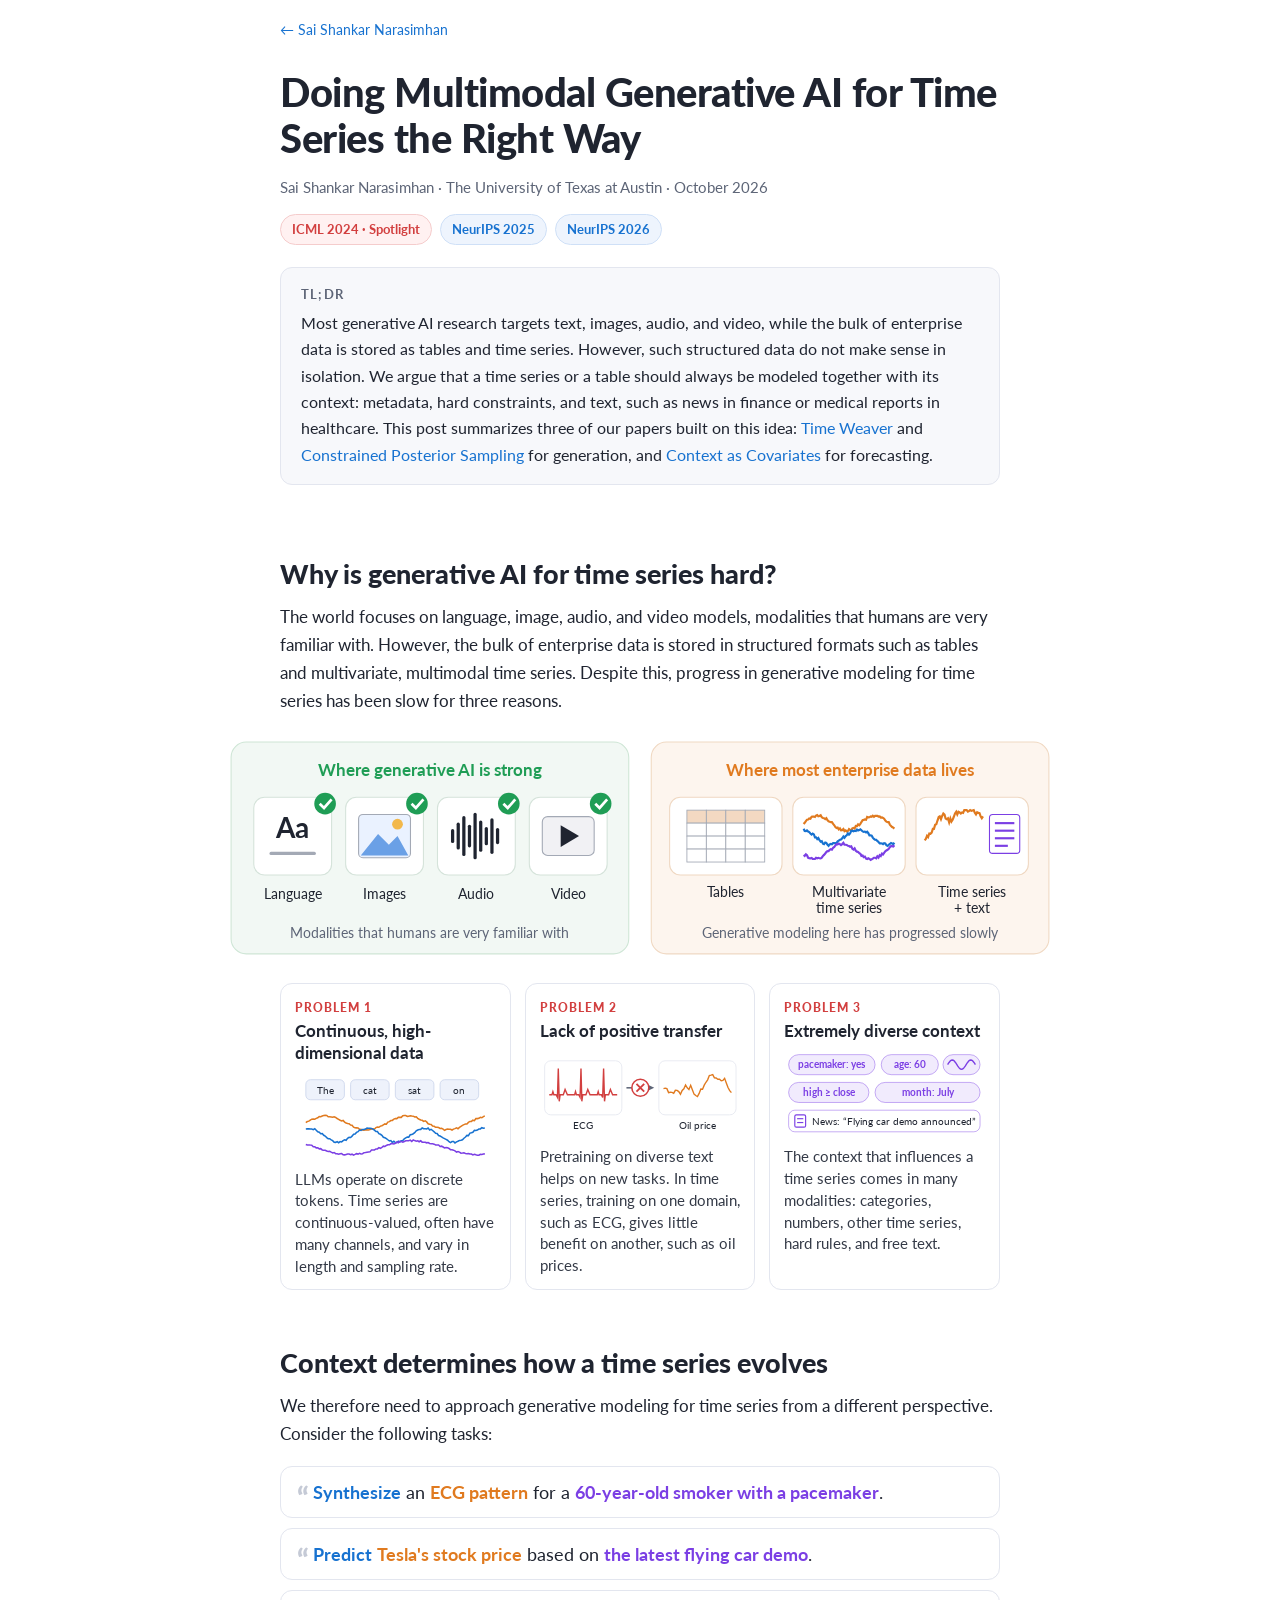
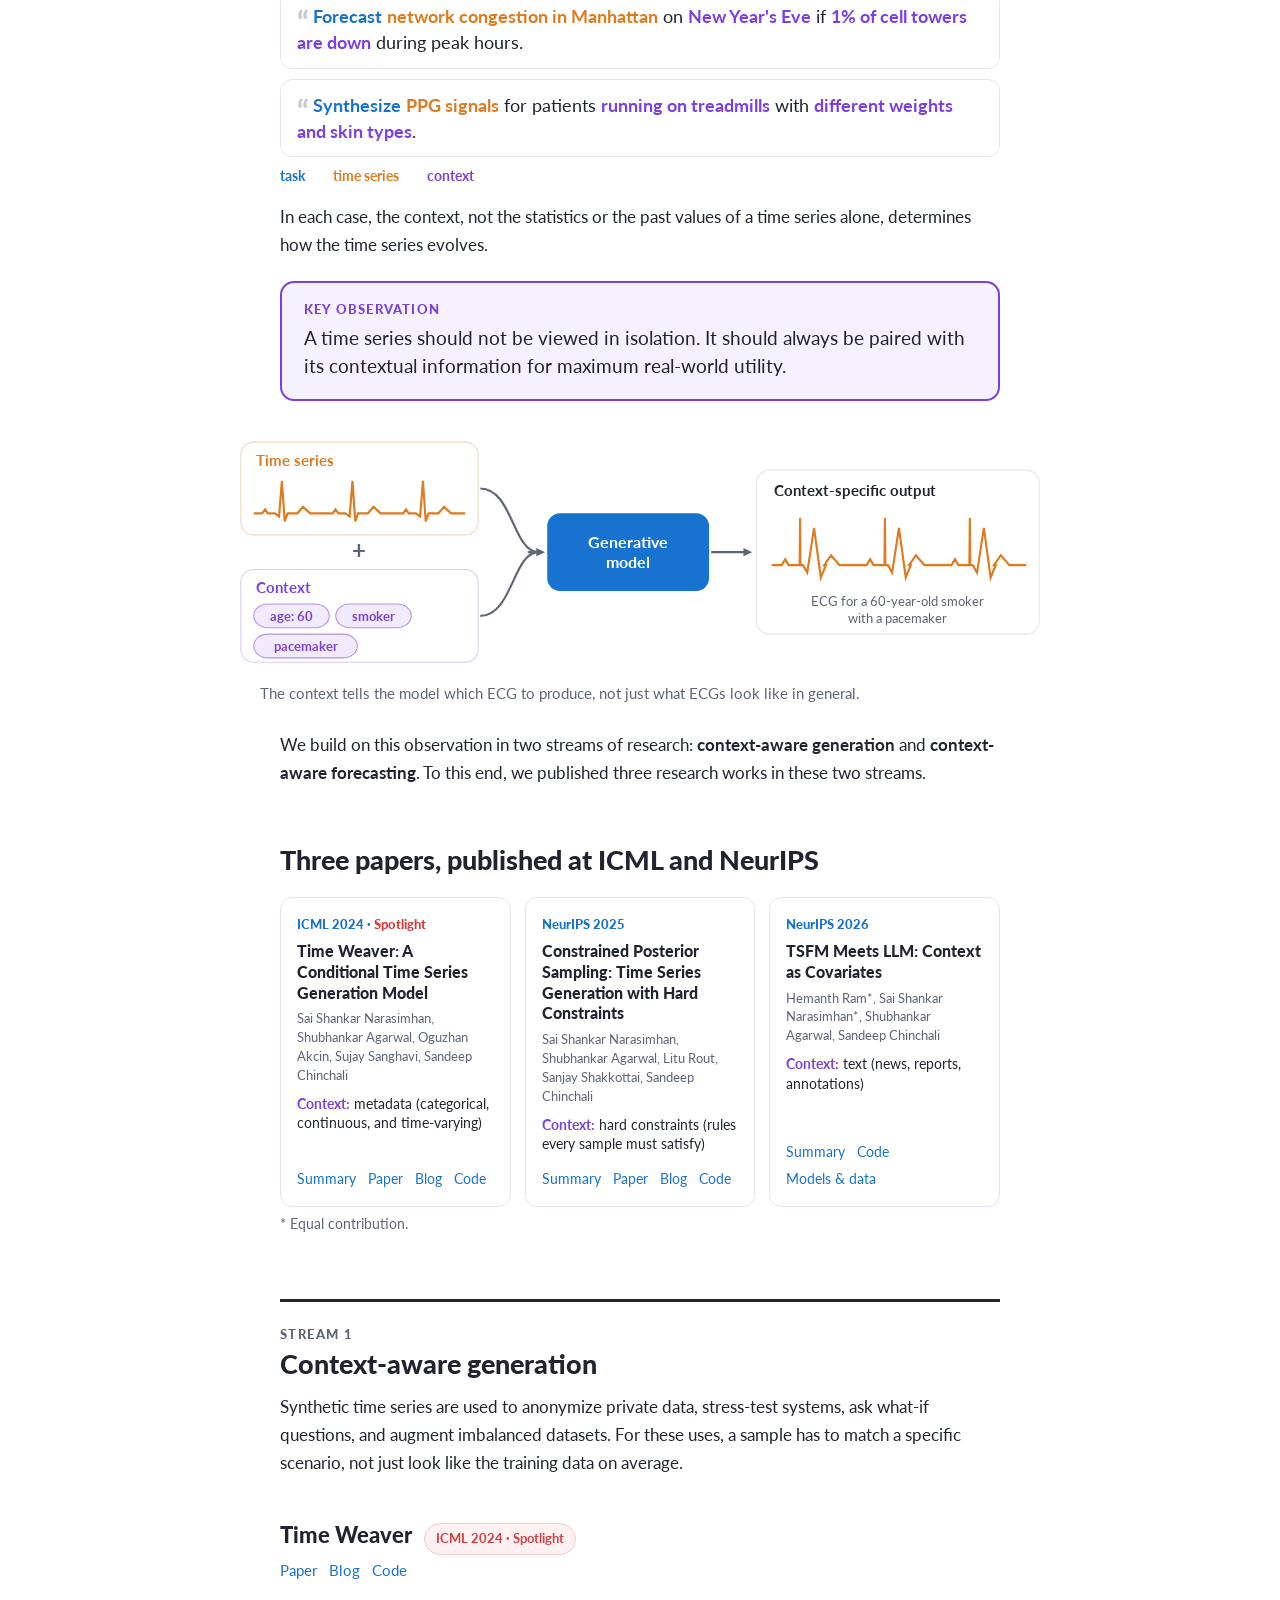
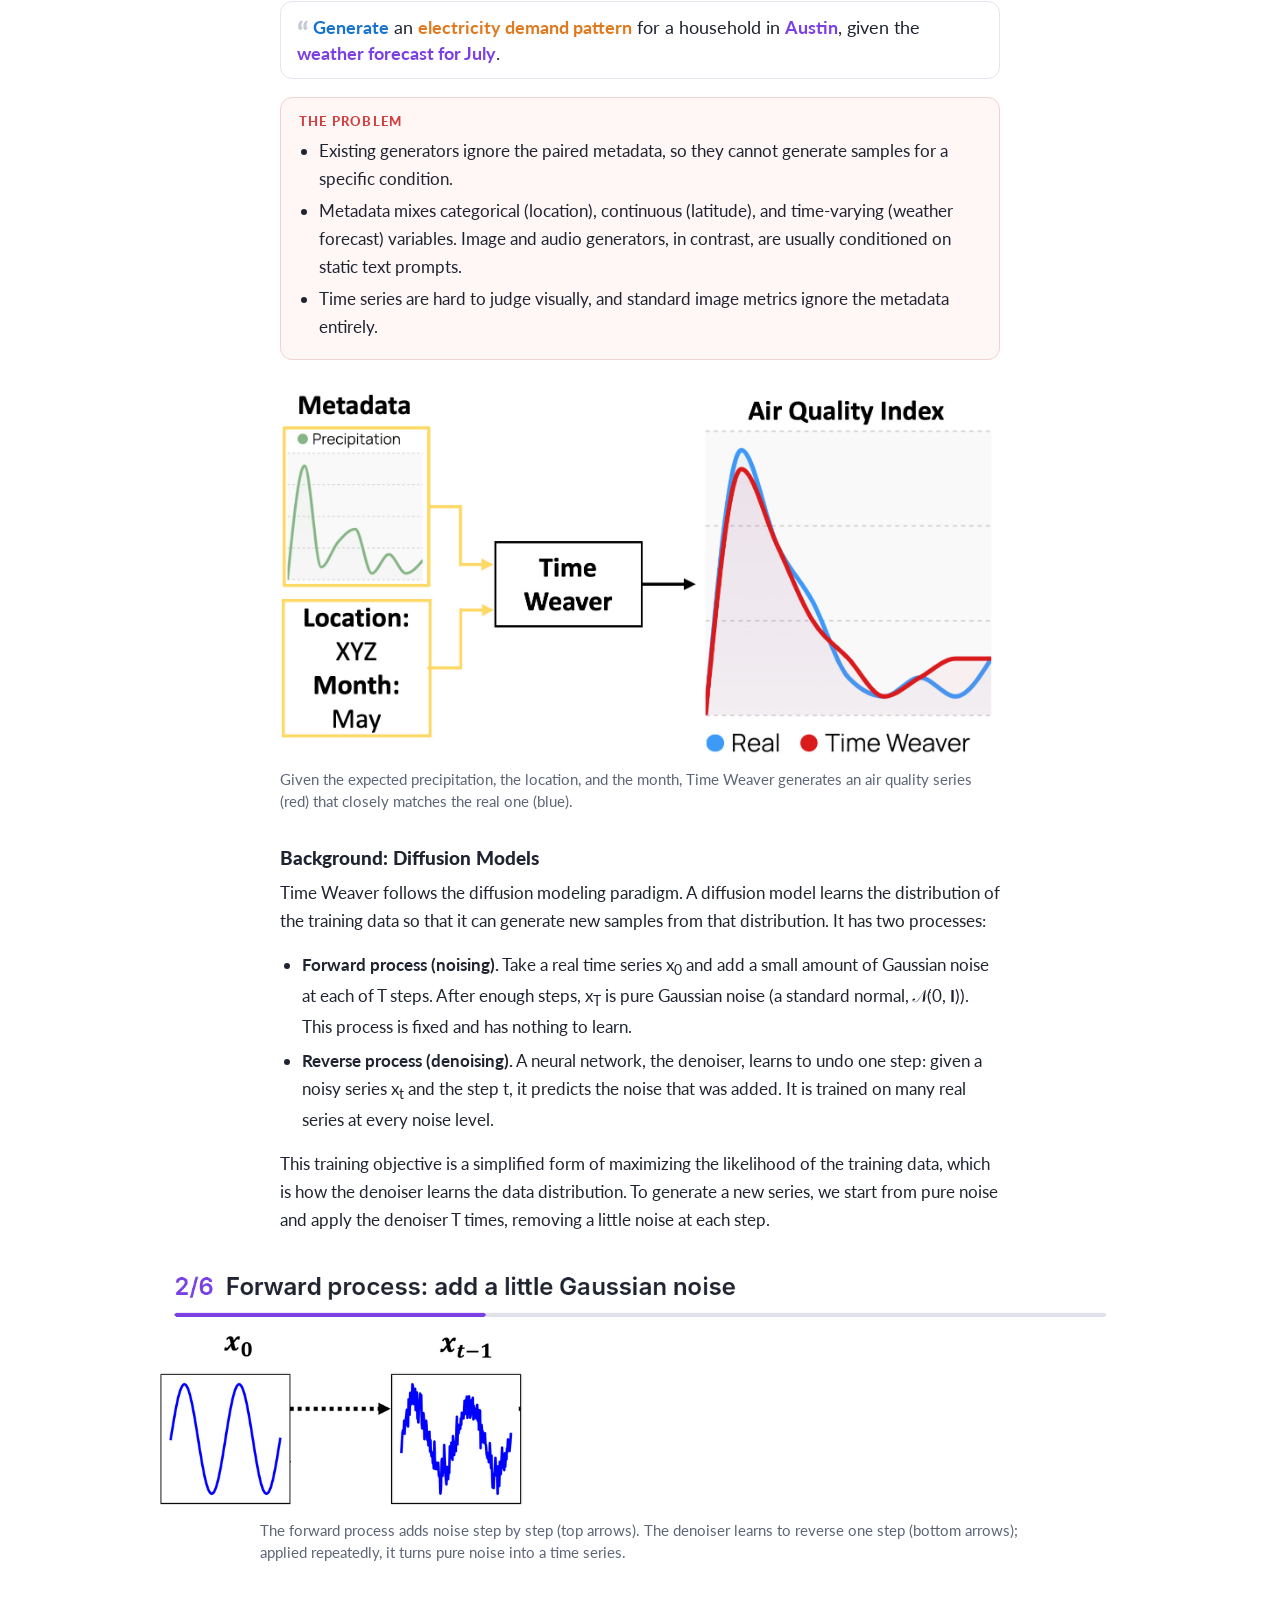
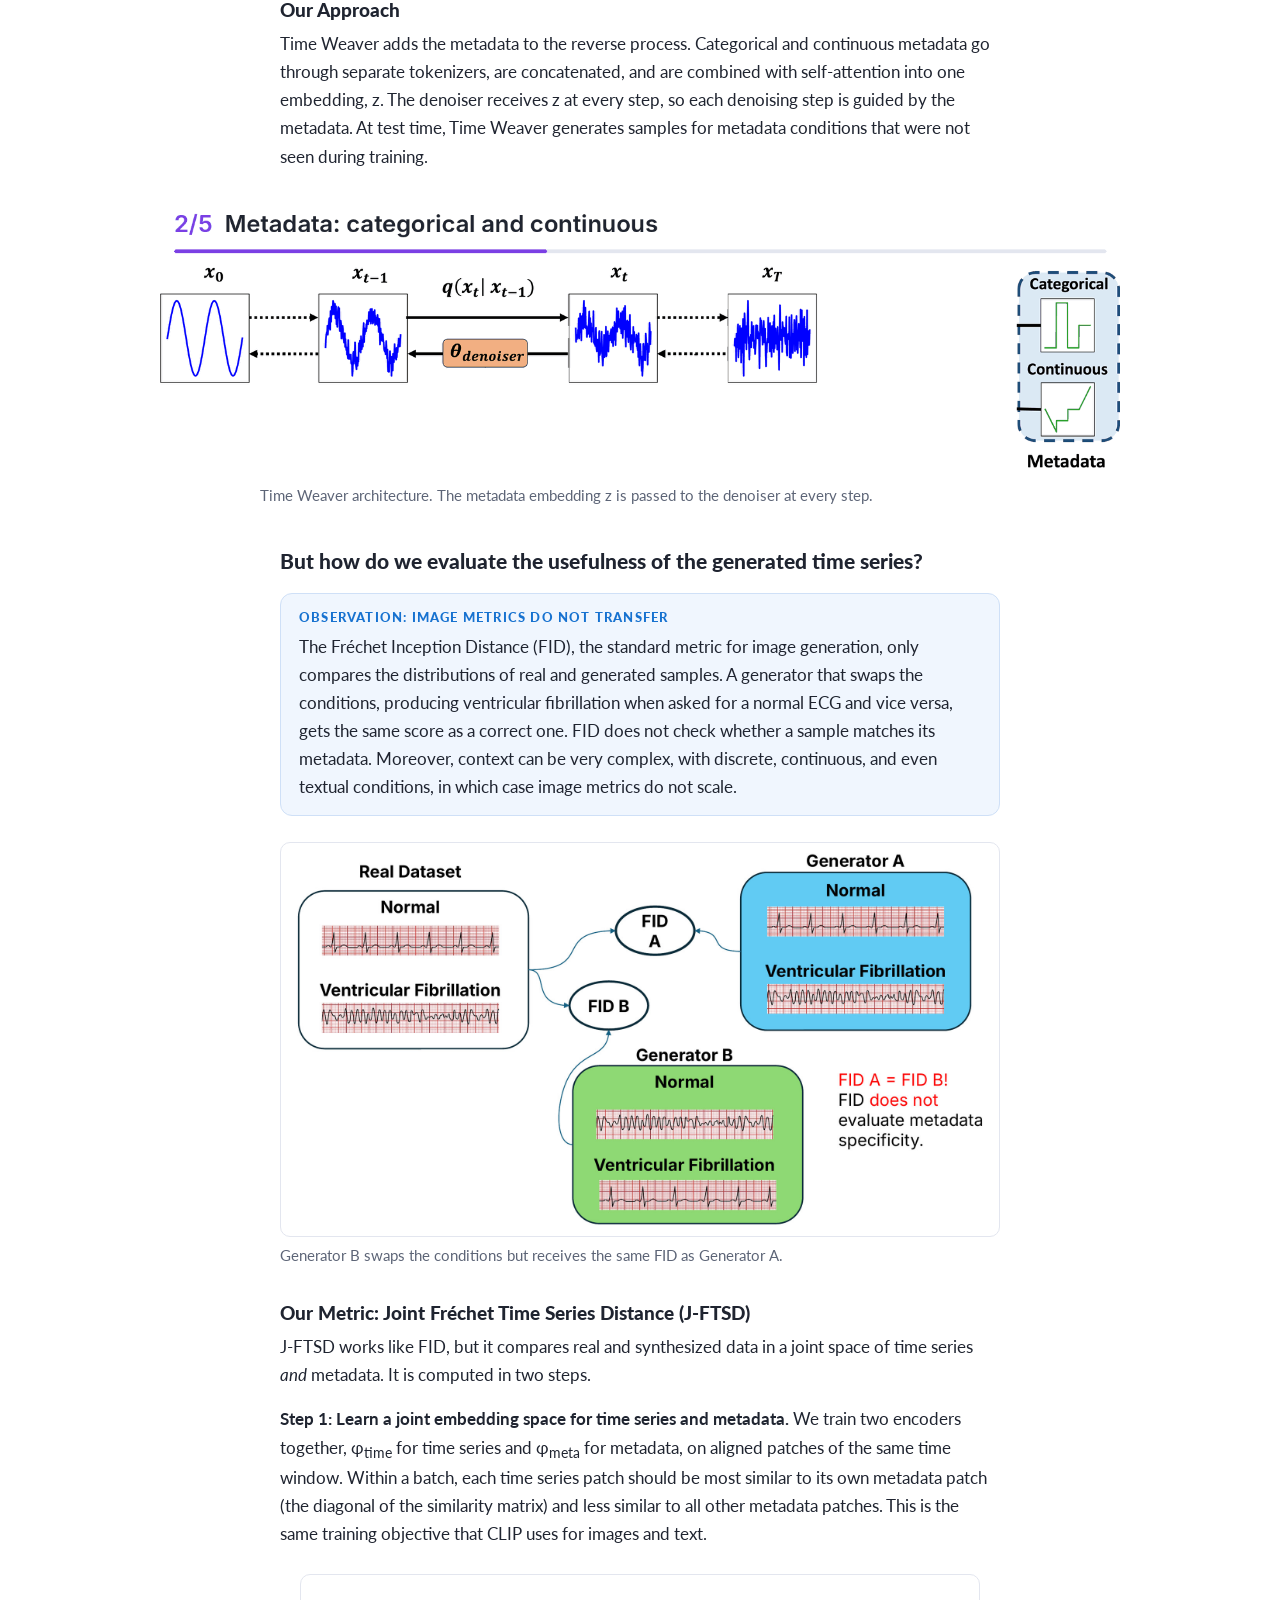
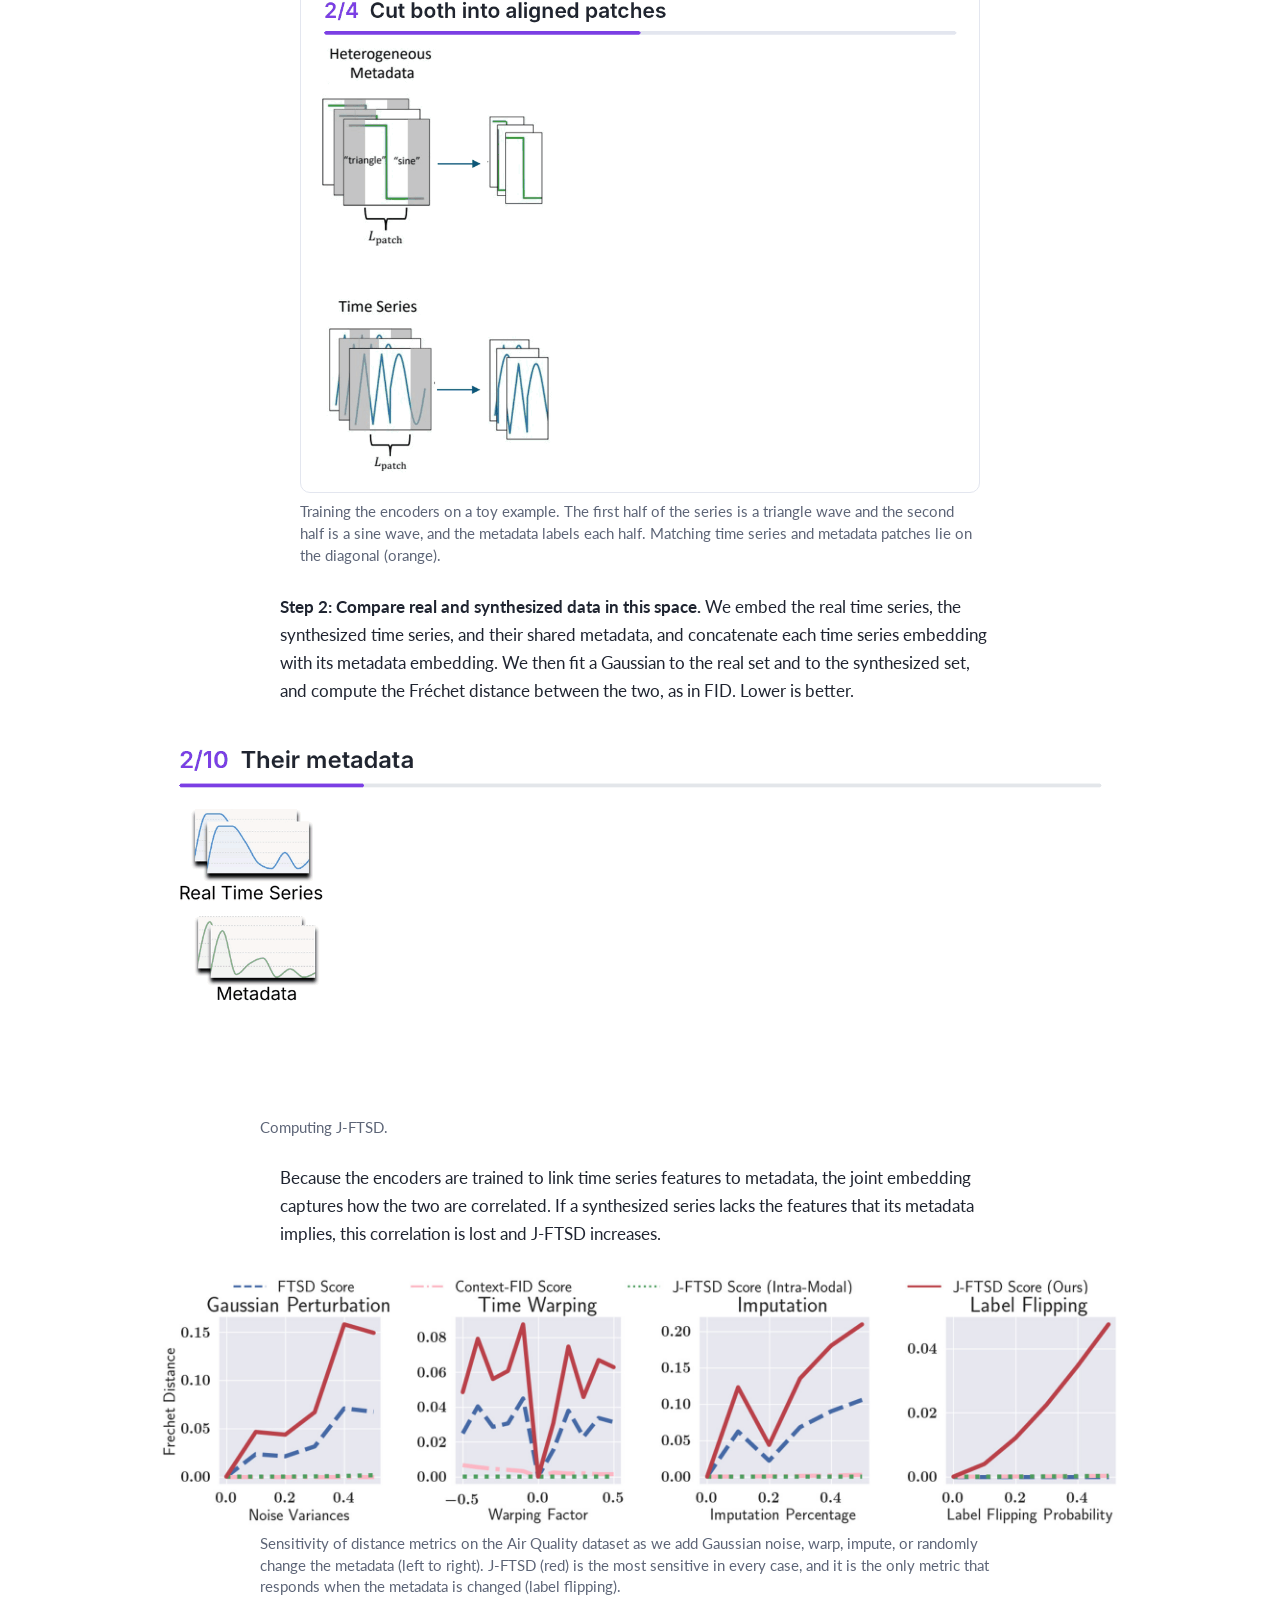
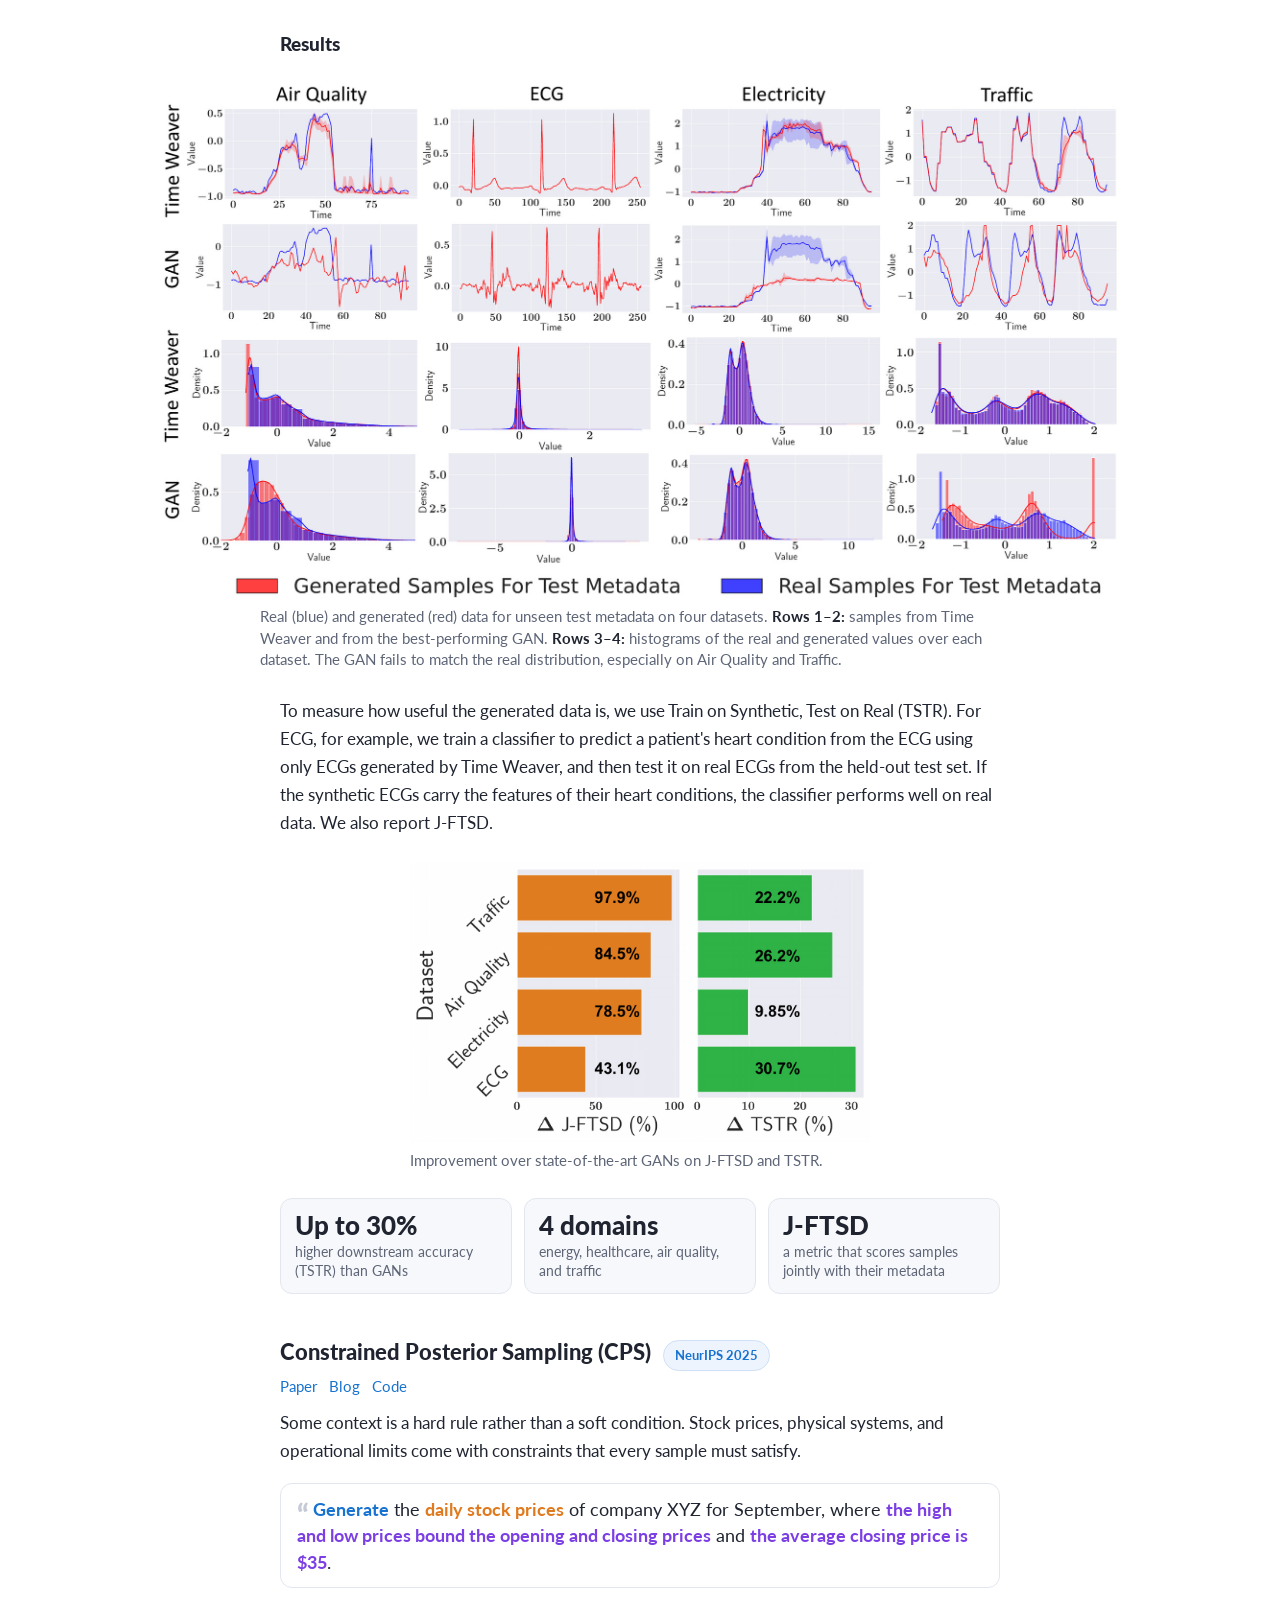
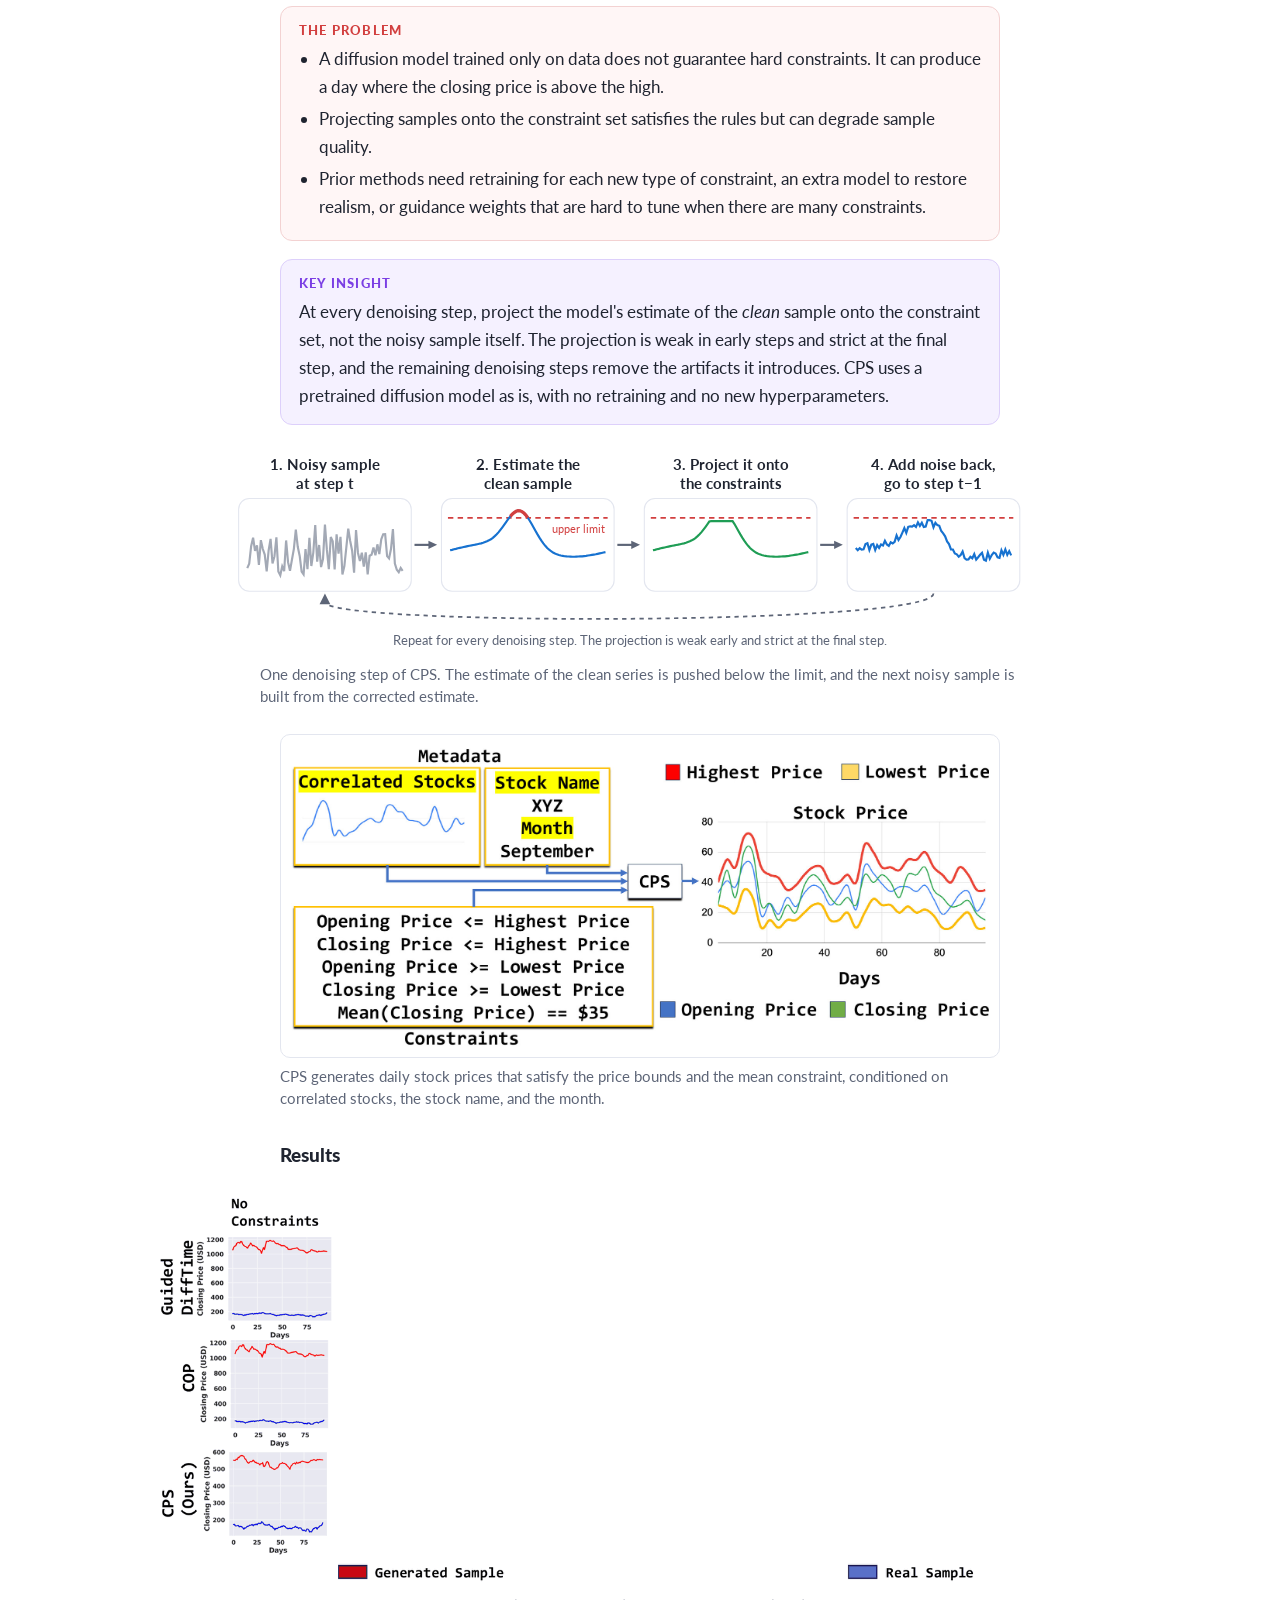
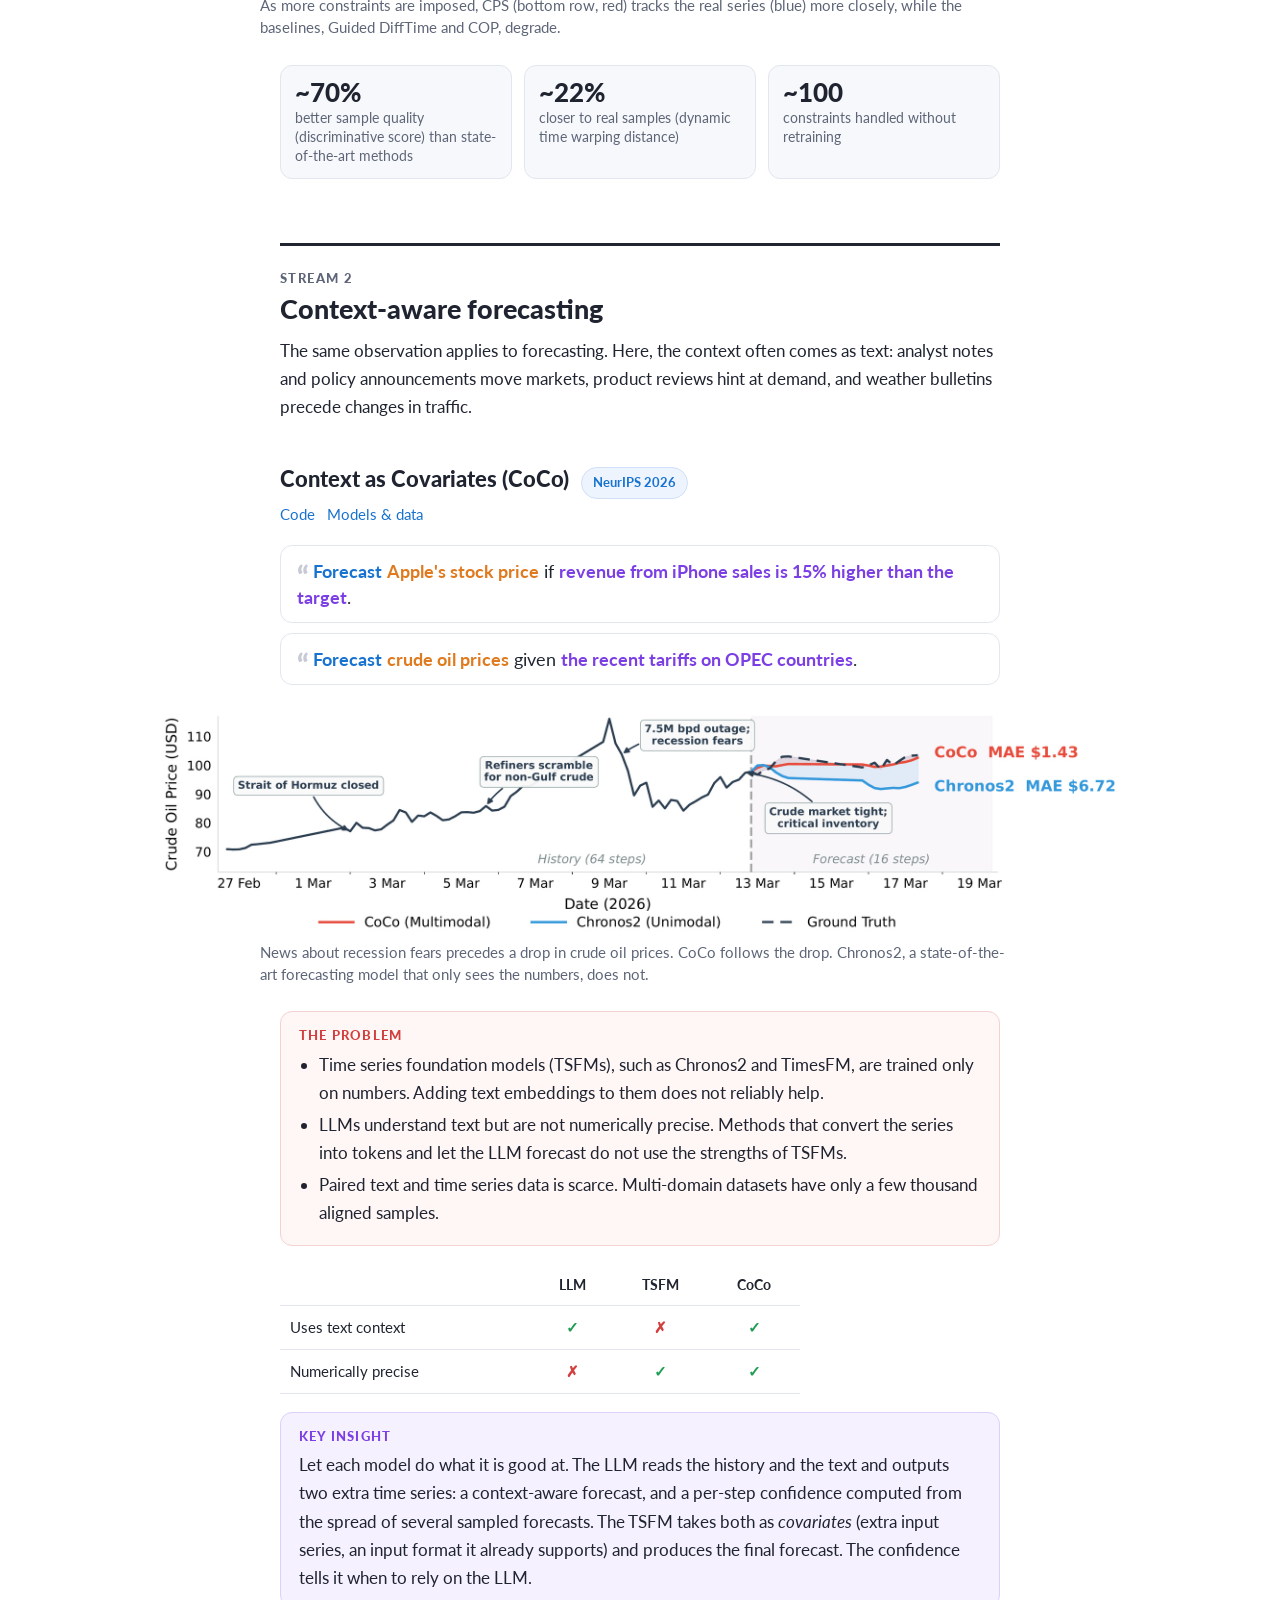
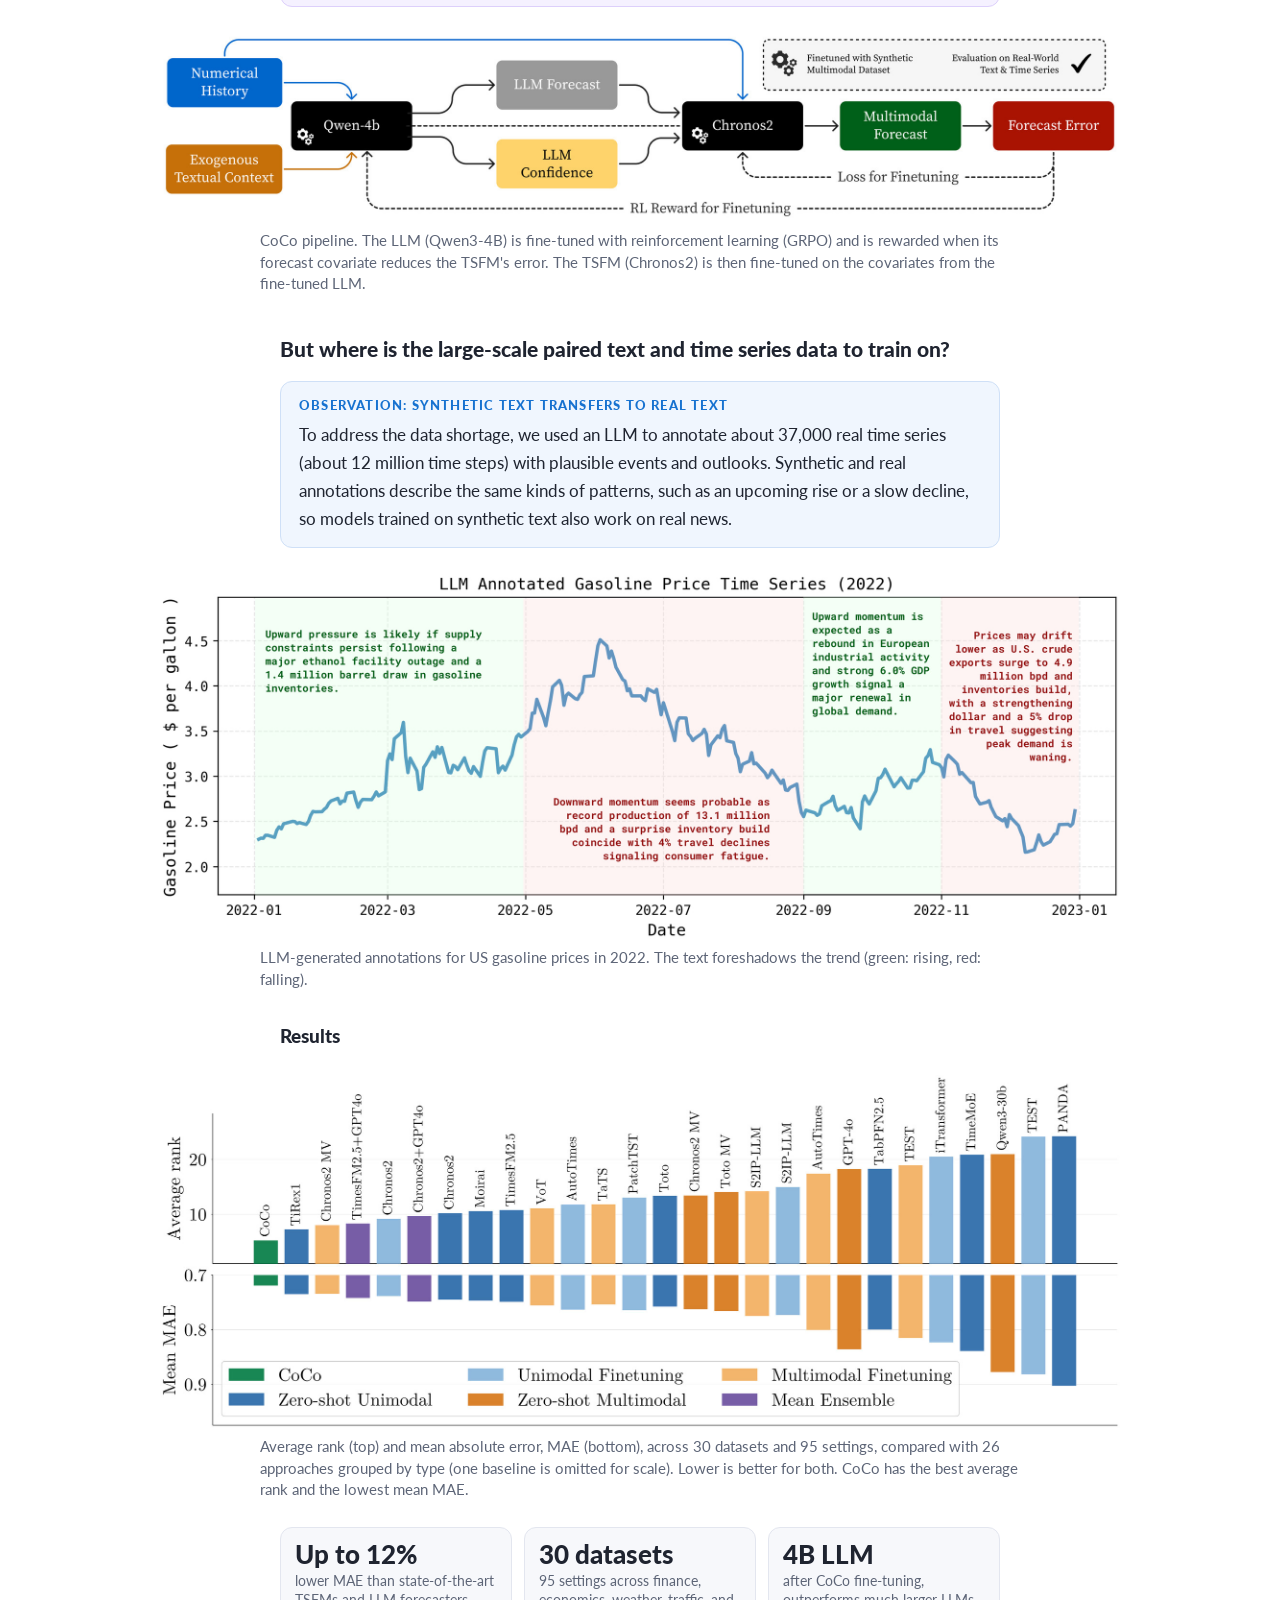
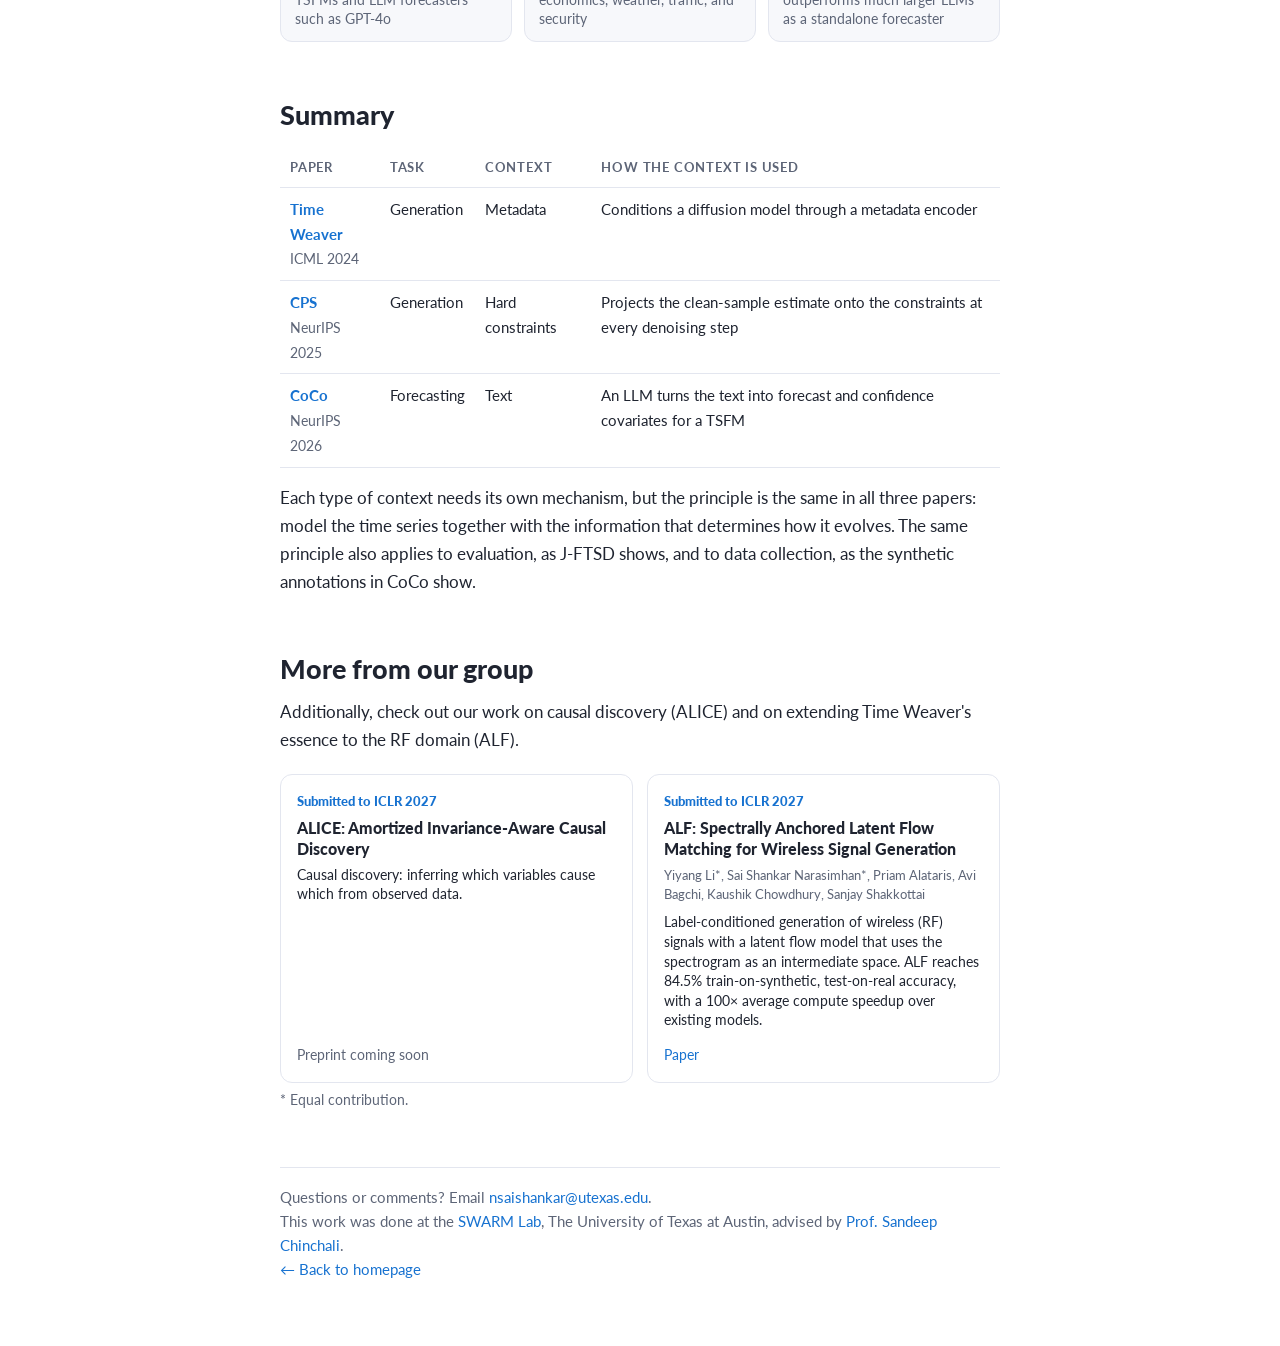
==== commit 10c42e01: "Wording fix" ====
--- a/blog/multimodal-ts/index.html
+++ b/blog/multimodal-ts/index.html
@@ -100,6 +100,7 @@
   .keyobs .lbl { display: block; font-size: 12.5px; font-weight: 900; letter-spacing: 1.2px; text-transform: uppercase; color: var(--purple); margin-bottom: 4px; }
 
   .papers { display: grid; grid-template-columns: repeat(3, 1fr); gap: 14px; margin: 20px 0 6px; }
+  .papers.two { grid-template-columns: repeat(2, 1fr); }
   .paper { border: 1px solid var(--line); border-radius: 12px; padding: 16px; background: #fff; display: flex; flex-direction: column; }
   .paper .venue { font-size: 13px; font-weight: 900; color: var(--blue); }
   .paper .venue em { font-style: normal; color: var(--red); }
@@ -141,7 +142,7 @@
     body { font-size: 16.5px; }
     h1 { font-size: 31px; }
     h2 { font-size: 24px; }
-    .problems, .papers, .stats { grid-template-columns: 1fr; }
+    .problems, .papers, .papers.two, .stats { grid-template-columns: 1fr; }
     .fig-row, .duo { grid-template-columns: 1fr; }
     .d-only { display: none; }
     .m-only { display: block; }
@@ -195,7 +196,7 @@
     <div class="num">Problem 3</div>
     <h4>Extremely diverse context</h4>
     <svg viewBox="0 0 260 112" role="img" aria-label="Context comes as categories, numbers, time series, rules and text" xmlns="http://www.w3.org/2000/svg" font-family="Lato, Helvetica, Arial, sans-serif"><rect x="6" y="6" width="112" height="26" rx="13" fill="#7b3fe4" fill-opacity=".10" stroke="#7b3fe4" stroke-opacity=".55"/><text x="62.0" y="23.5" text-anchor="middle" font-size="13" fill="#7b3fe4" font-weight="700">pacemaker: yes</text><rect x="126" y="6" width="74" height="26" rx="13" fill="#7b3fe4" fill-opacity=".10" stroke="#7b3fe4" stroke-opacity=".55"/><text x="163.0" y="23.5" text-anchor="middle" font-size="13" fill="#7b3fe4" font-weight="700">age: 60</text><rect x="206" y="6" width="48" height="26" rx="13" fill="#7b3fe4" fill-opacity=".10" stroke="#7b3fe4" stroke-opacity=".55"/><path d="M212.0,19.0 L213.2,17.1 L214.4,15.5 L215.6,14.1 L216.8,13.3 L218.0,13.0 L219.2,13.3 L220.4,14.1 L221.6,15.5 L222.8,17.1 L224.0,19.0 L225.2,20.9 L226.4,22.5 L227.6,23.9 L228.8,24.7 L230.0,25.0 L231.2,24.7 L232.4,23.9 L233.6,22.5 L234.8,20.9 L236.0,19.0 L237.2,17.1 L238.4,15.5 L239.6,14.1 L240.8,13.3 L242.0,13.0 L243.2,13.3 L244.4,14.1 L245.6,15.5 L246.8,17.1 L248.0,19.0" stroke="#7b3fe4" stroke-width="1.8" fill="none"/><rect x="6" y="42" width="104" height="26" rx="13" fill="#7b3fe4" fill-opacity=".10" stroke="#7b3fe4" stroke-opacity=".55"/><text x="58.0" y="59.5" text-anchor="middle" font-size="13" fill="#7b3fe4" font-weight="700">high ≥ close</text><rect x="118" y="42" width="136" height="26" rx="13" fill="#7b3fe4" fill-opacity=".10" stroke="#7b3fe4" stroke-opacity=".55"/><text x="186.0" y="59.5" text-anchor="middle" font-size="13" fill="#7b3fe4" font-weight="700">month: July</text><rect x="6" y="78" width="248" height="28" rx="8" fill="#fff" stroke="#7b3fe4" stroke-opacity=".55"/><rect x="14" y="84" width="14" height="16" rx="2" fill="none" stroke="#7b3fe4" stroke-width="1.5"/><line x1="17" y1="89" x2="25" y2="89" stroke="#7b3fe4" stroke-width="1.5"/><line x1="17" y1="94" x2="25" y2="94" stroke="#7b3fe4" stroke-width="1.5"/><text x="36" y="97" font-size="12.5" fill="#1f2430">News: “Flying car demo announced”</text></svg>
-    <p>The context that influences a time series comes in many forms: categories, numbers, other time series, hard rules, and free text.</p>
+    <p>The context that influences a time series comes in many modalities: categories, numbers, other time series, hard rules, and free text.</p>
   </div>
 </div>
 
@@ -483,6 +484,25 @@
 
 <p>Each type of context needs its own mechanism, but the principle is the same in all three papers: model the time series together with the information that determines how it evolves. The same principle also applies to evaluation, as J-FTSD shows, and to data collection, as the synthetic annotations in CoCo show.</p>
 
+<h2 id="more">More from our group</h2>
+<p>Additionally, check out our work on causal discovery (ALICE) and on extending Time Weaver's essence to the RF domain (ALF).</p>
+<div class="papers two">
+  <div class="paper">
+    <div class="venue">Submitted to ICLR 2027</div>
+    <div class="ttl">ALICE: Amortized Invariance-Aware Causal Discovery</div>
+    <div class="ctx">Causal discovery: inferring which variables cause which from observed data.</div>
+    <div class="links"><span style="color:var(--muted)">Preprint coming soon</span></div>
+  </div>
+  <div class="paper">
+    <div class="venue">Submitted to ICLR 2027</div>
+    <div class="ttl">ALF: Spectrally Anchored Latent Flow Matching for Wireless Signal Generation</div>
+    <div class="auth">Yiyang Li*, Sai Shankar Narasimhan*, Priam Alataris, Avi Bagchi, Kaushik Chowdhury, Sanjay Shakkottai</div>
+    <div class="ctx">Label-conditioned generation of wireless (RF) signals with a latent flow model that uses the spectrogram as an intermediate space. ALF reaches 84.5% train-on-synthetic, test-on-real accuracy, with a 100&times; average compute speedup over existing models.</div>
+    <div class="links"><a href="https://arxiv.org/abs/2609.36385">Paper</a></div>
+  </div>
+</div>
+<p style="font-size:13.5px;color:var(--muted)">* Equal contribution.</p>
+
 <footer>
   Questions or comments? Email <a href="mailto:nsaishankar@utexas.edu">nsaishankar@utexas.edu</a>.<br>
   This work was done at the <a href="https://utaustin-swarmlab.github.io/">SWARM Lab</a>, The University of Texas at Austin, advised by <a href="https://www.ece.utexas.edu/people/faculty/sandeep-chinchali">Prof. Sandeep Chinchali</a>.<br>
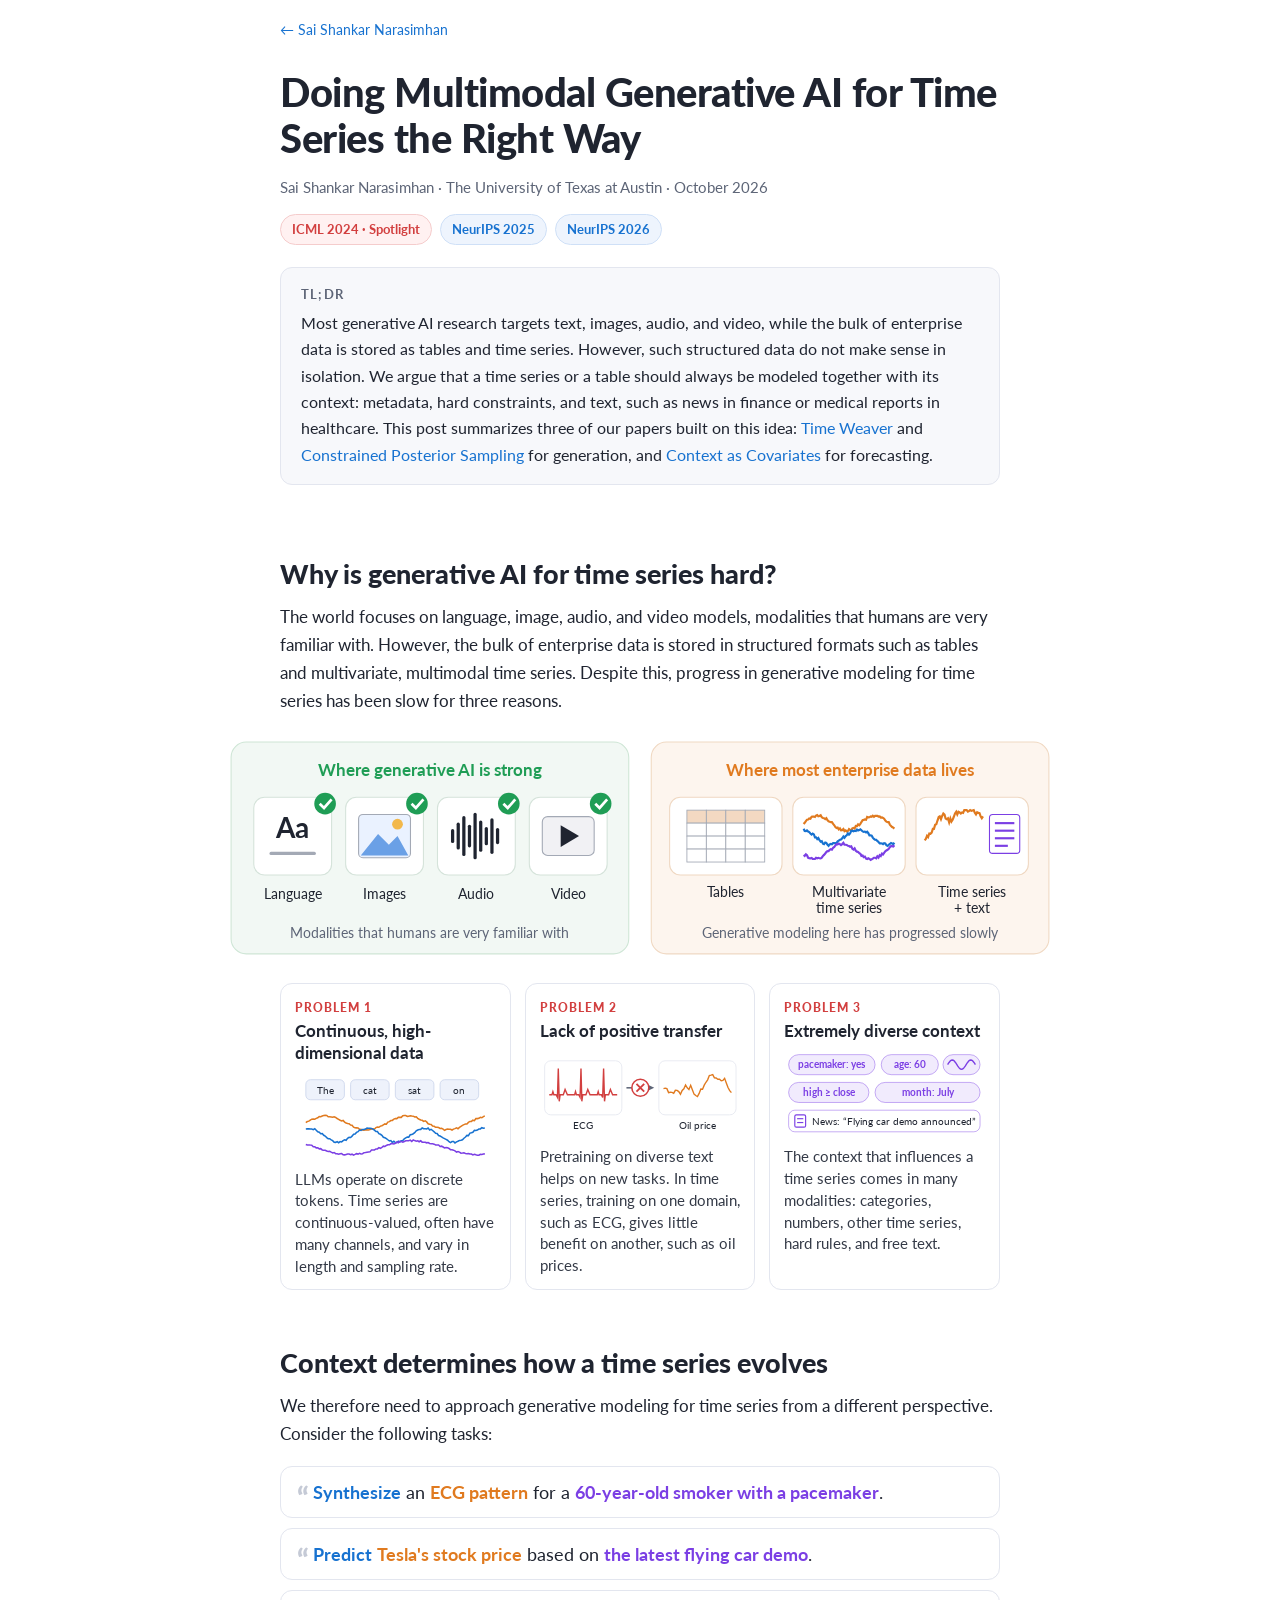
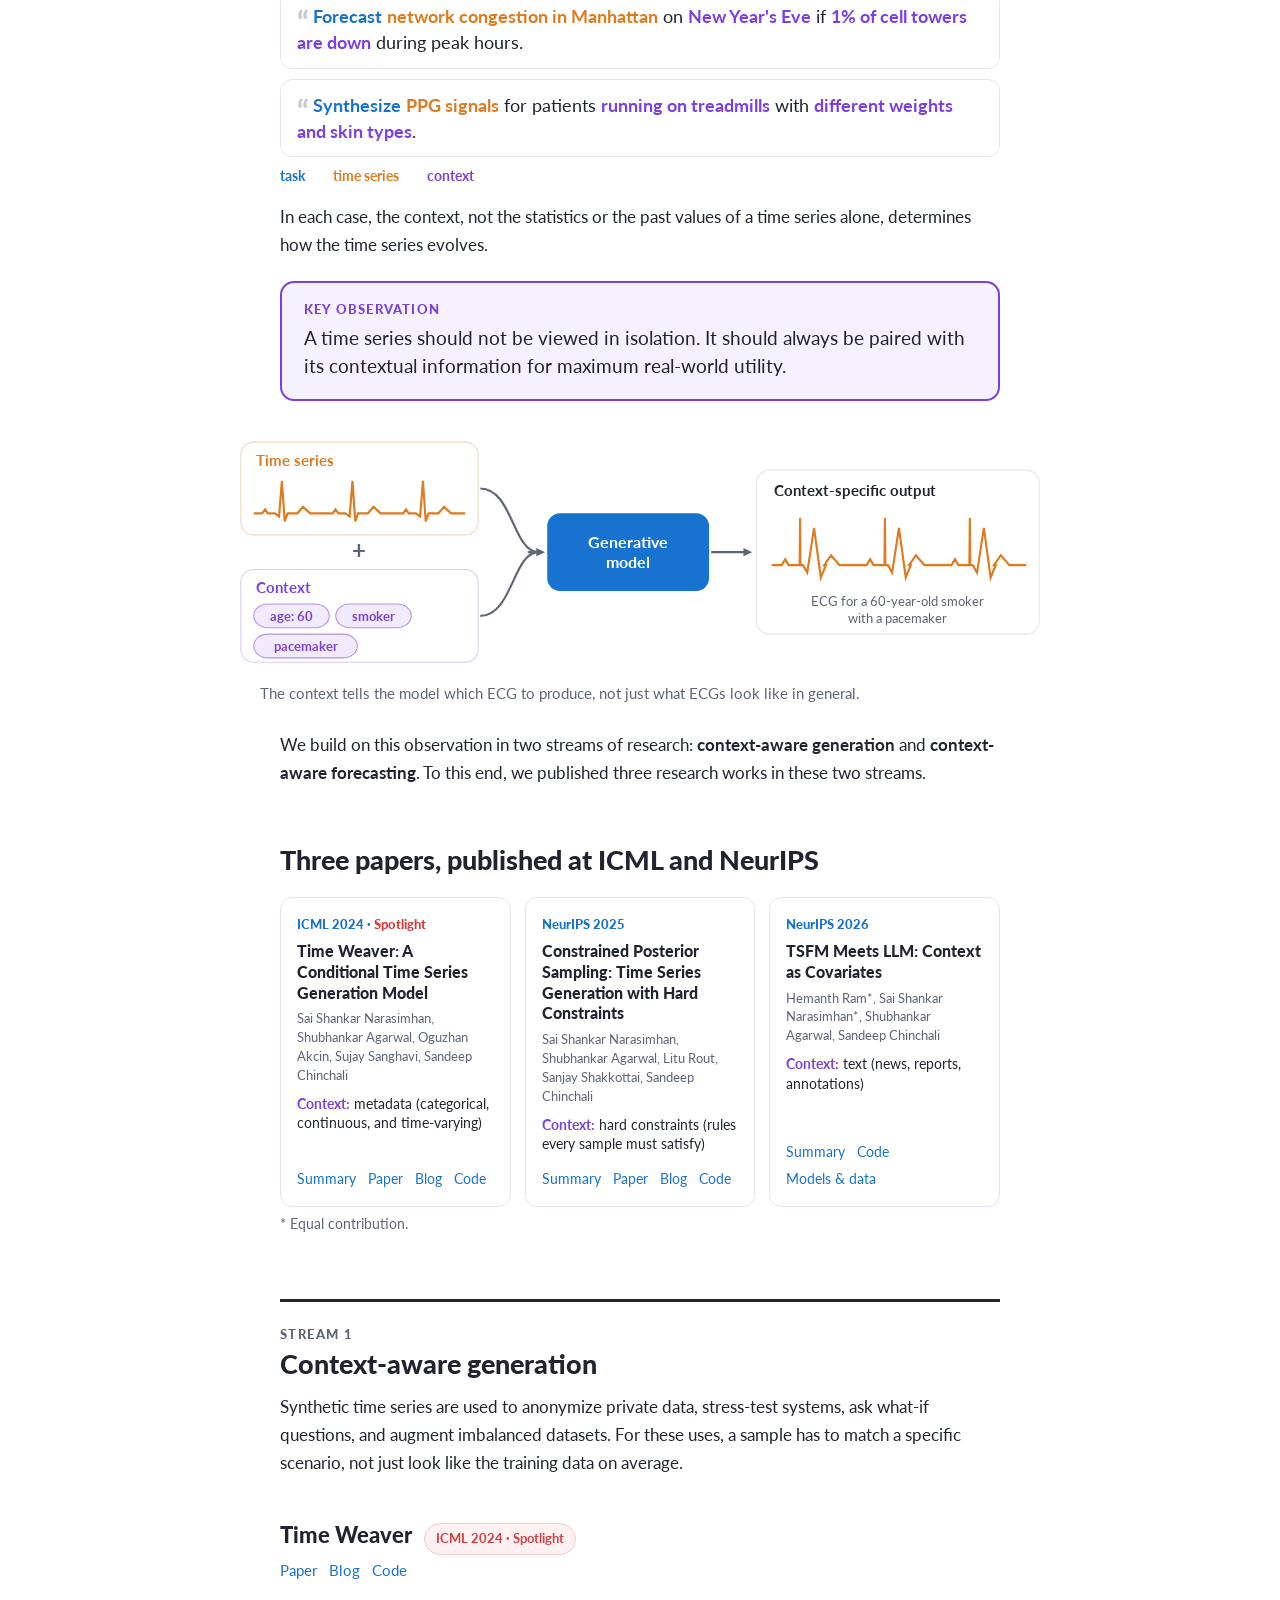
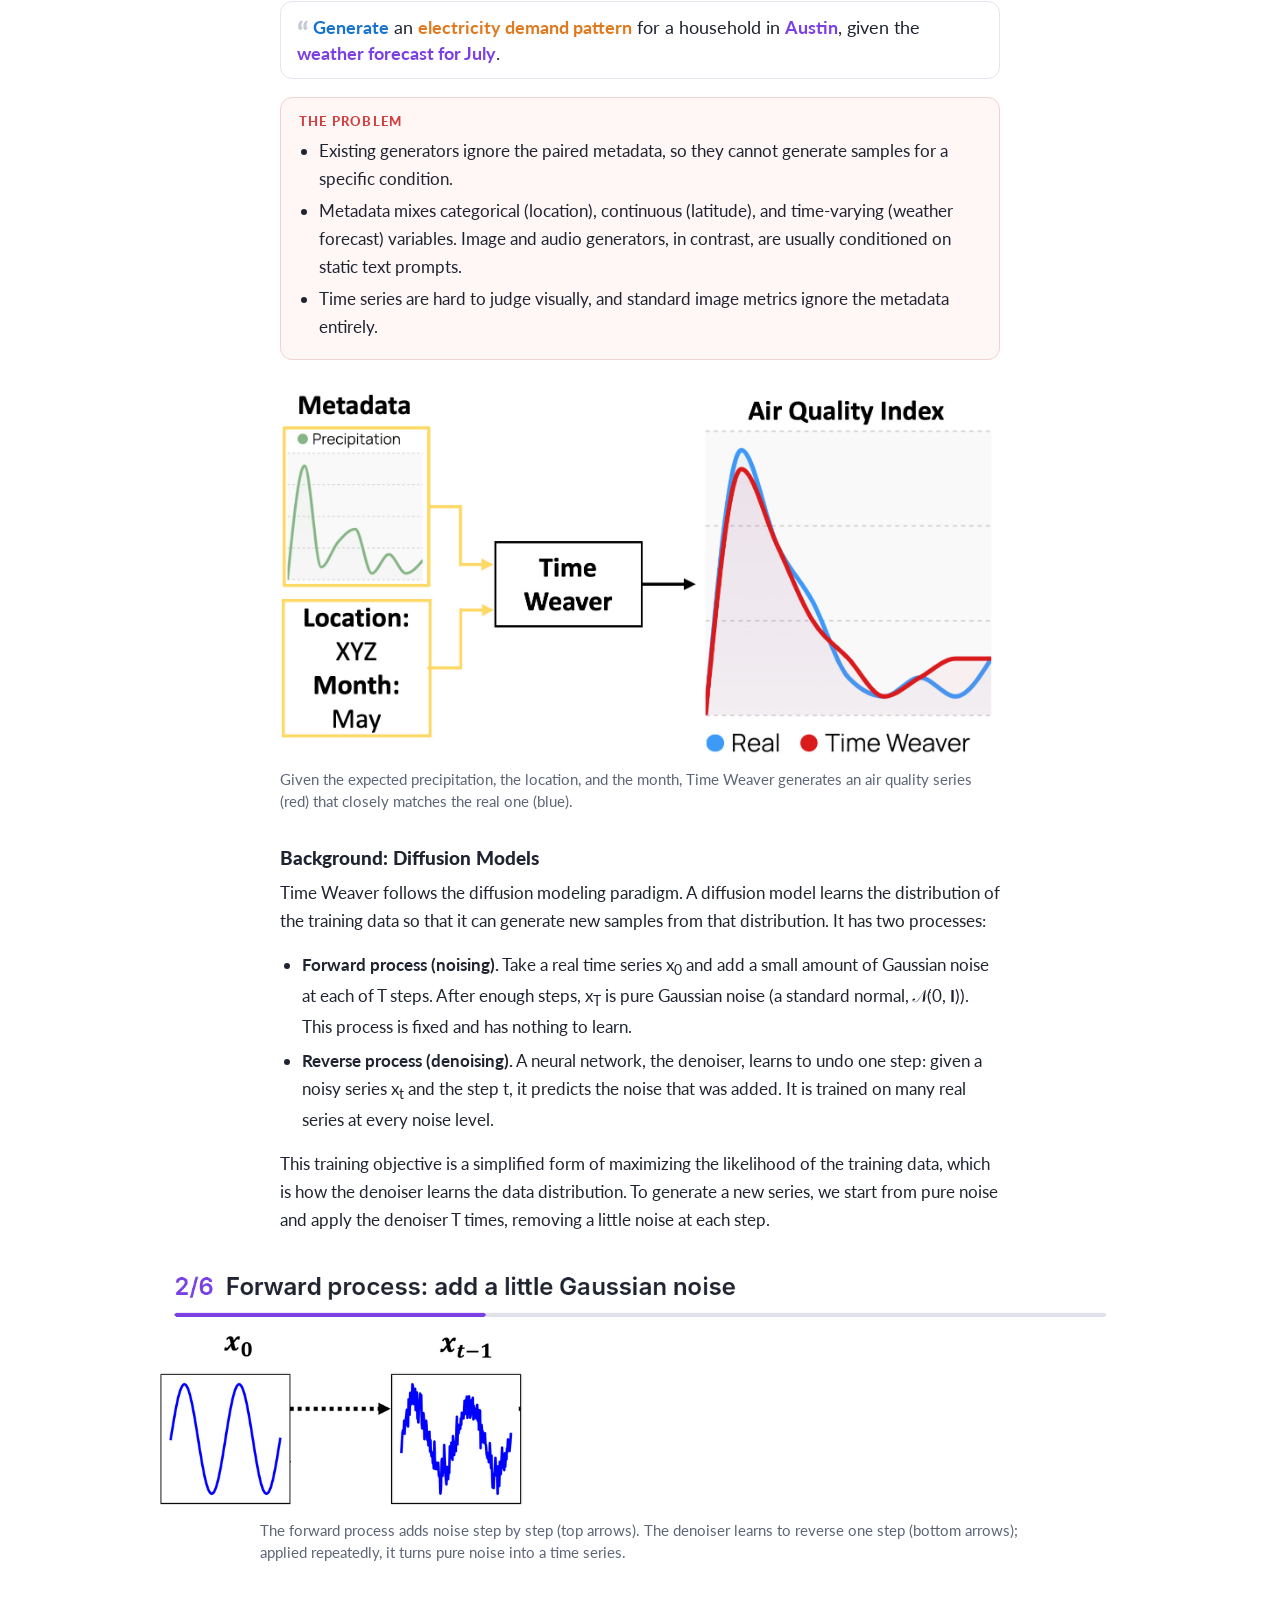
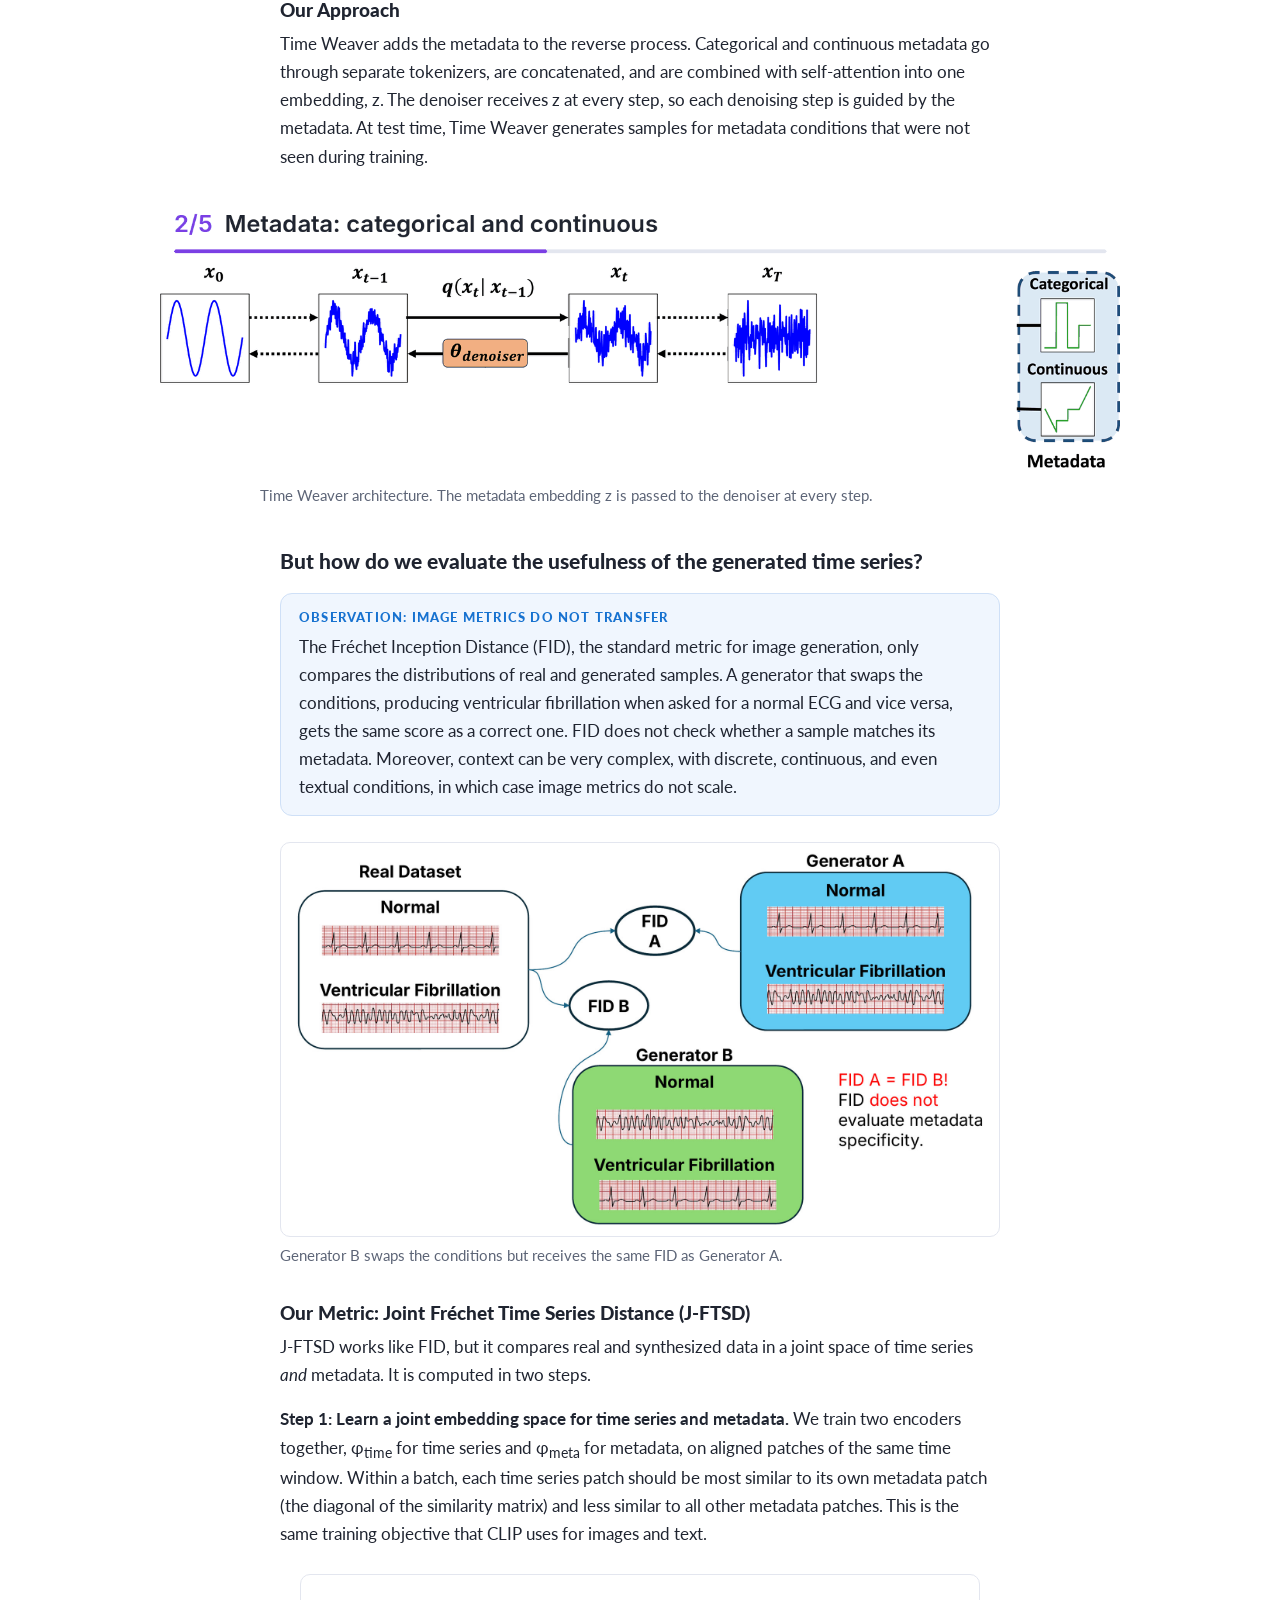
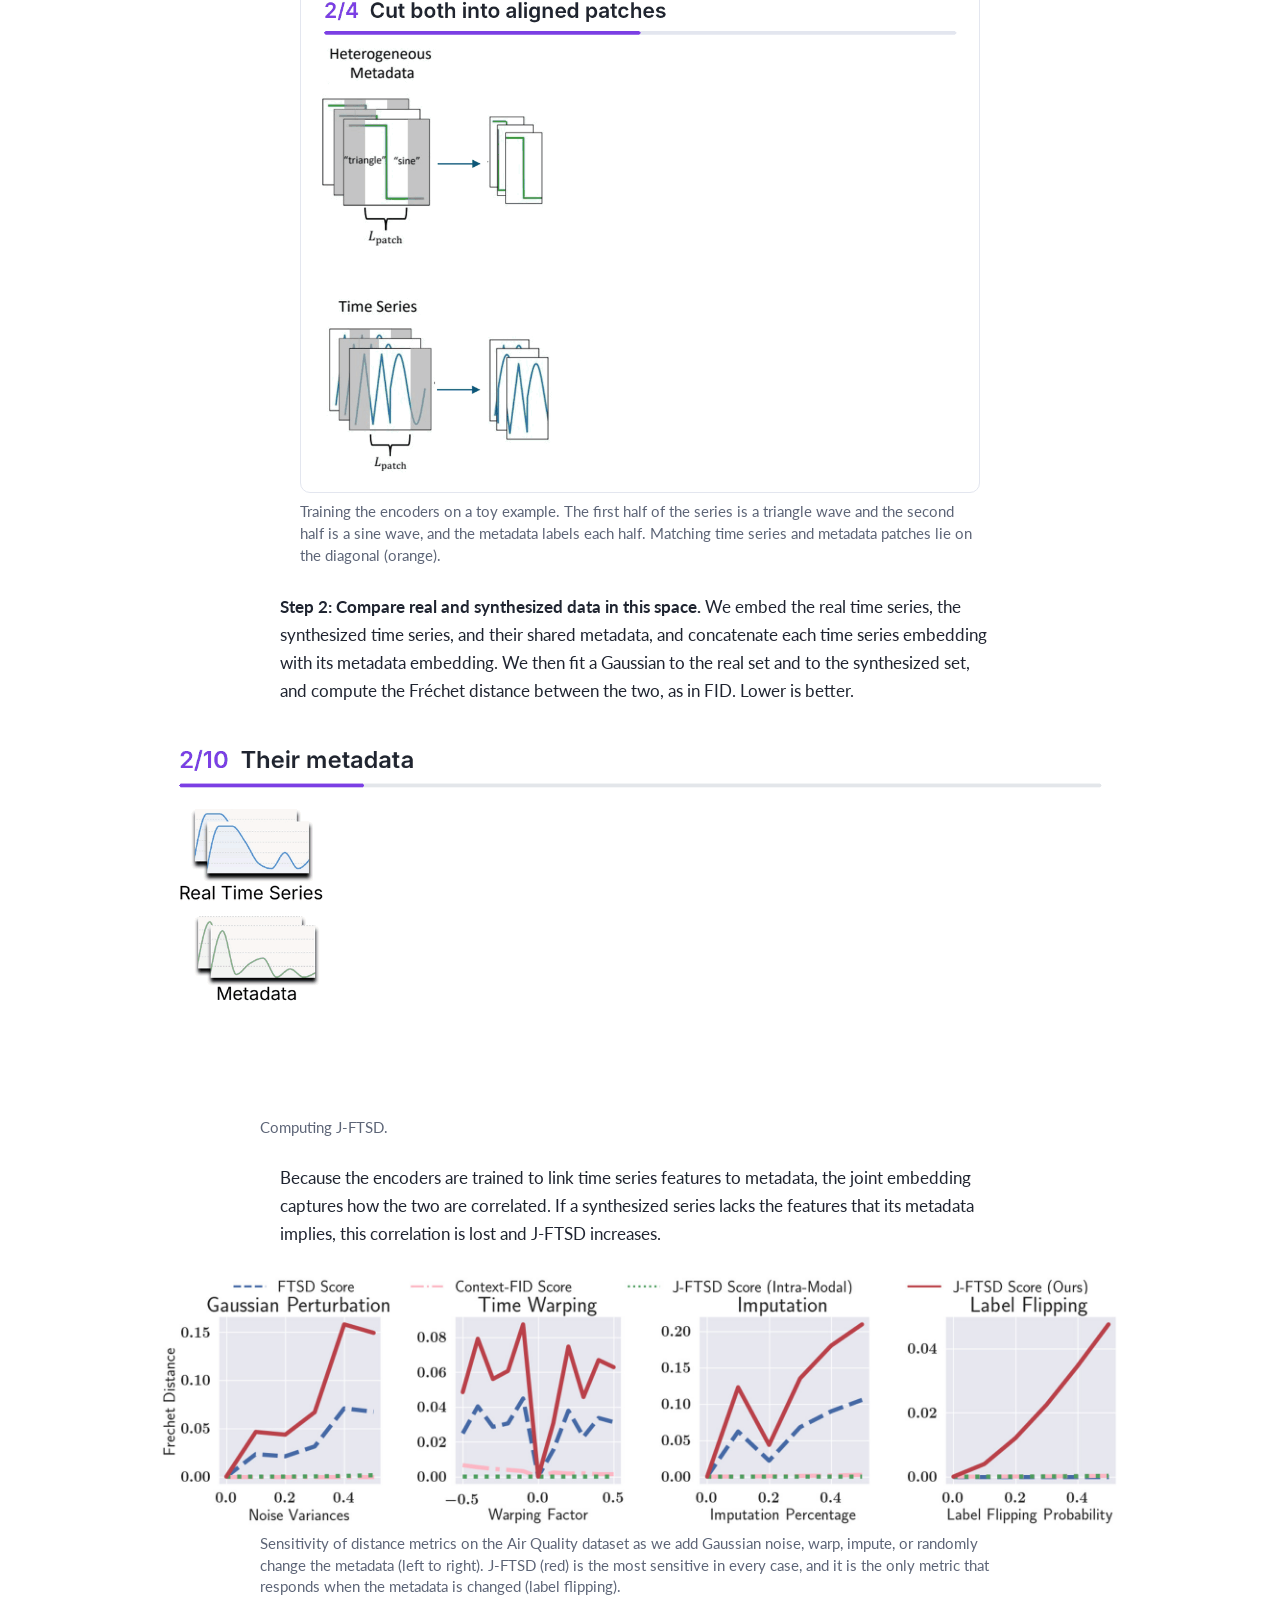
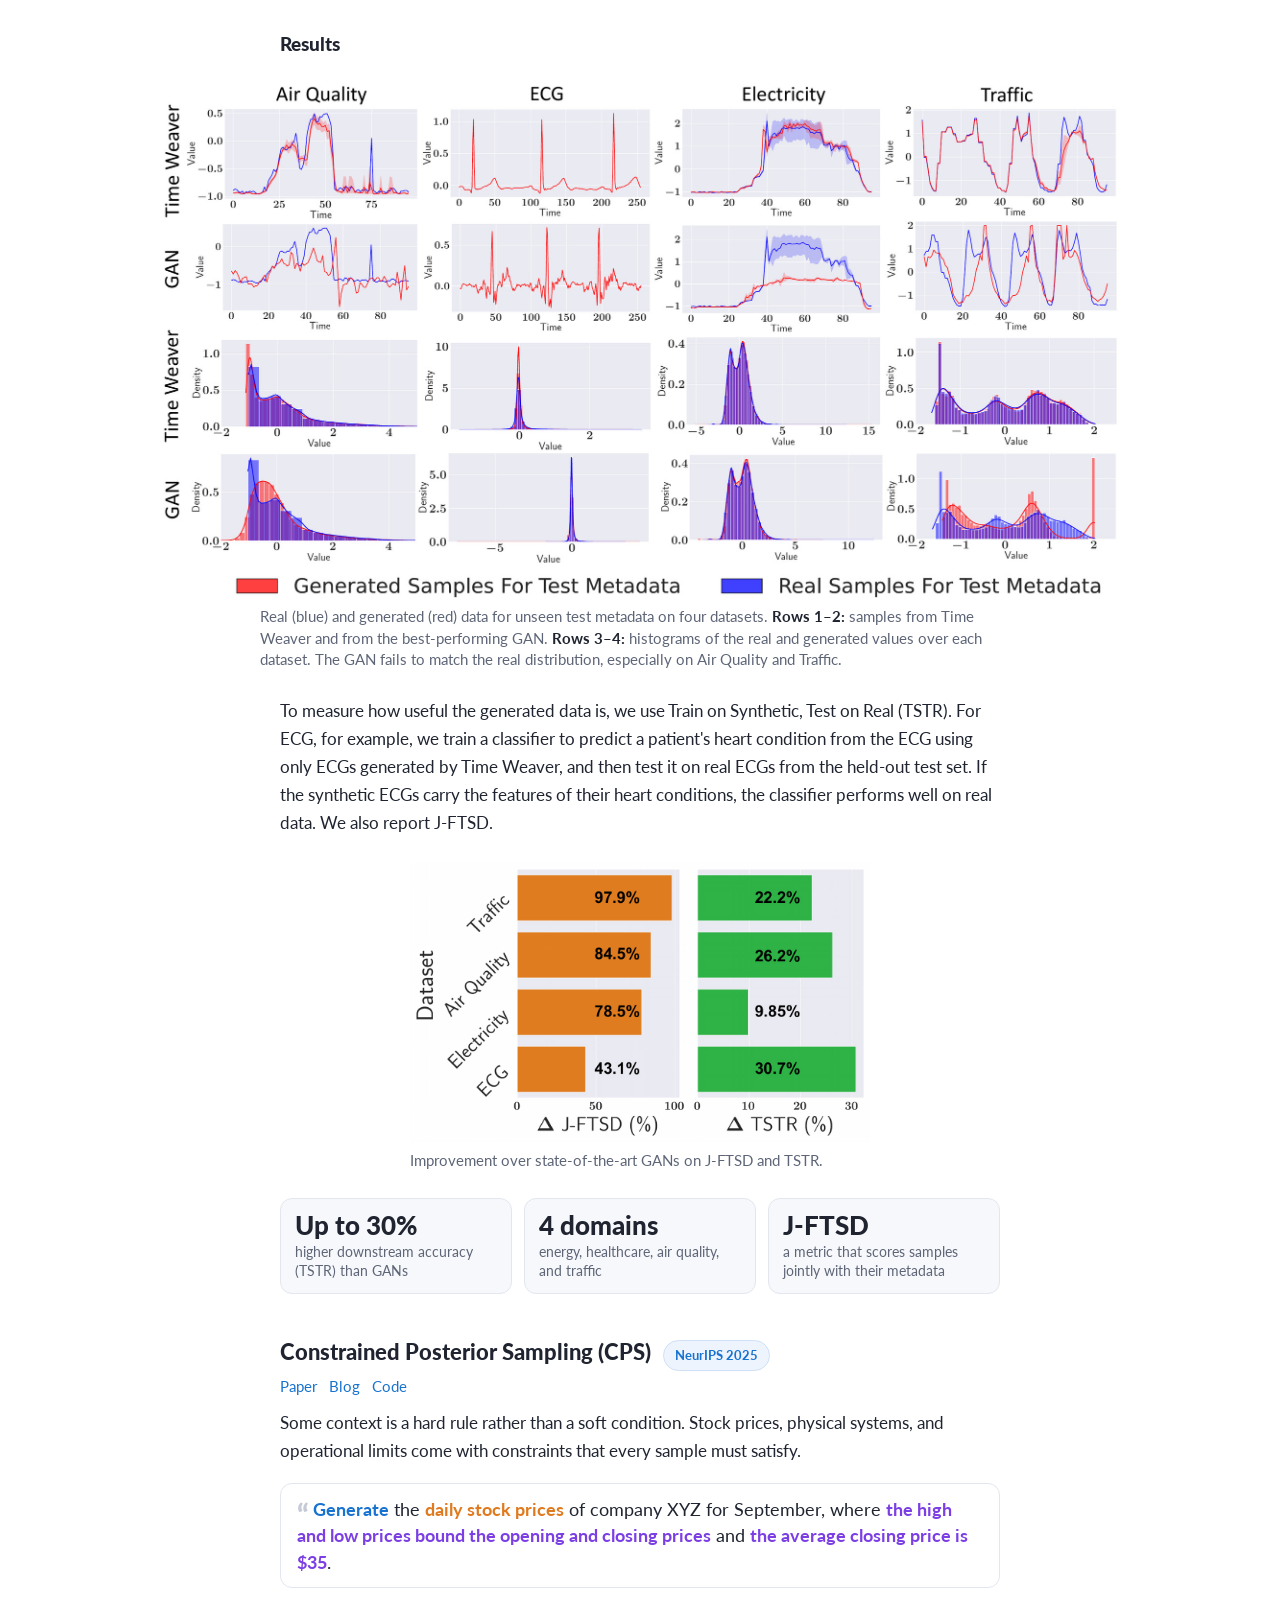
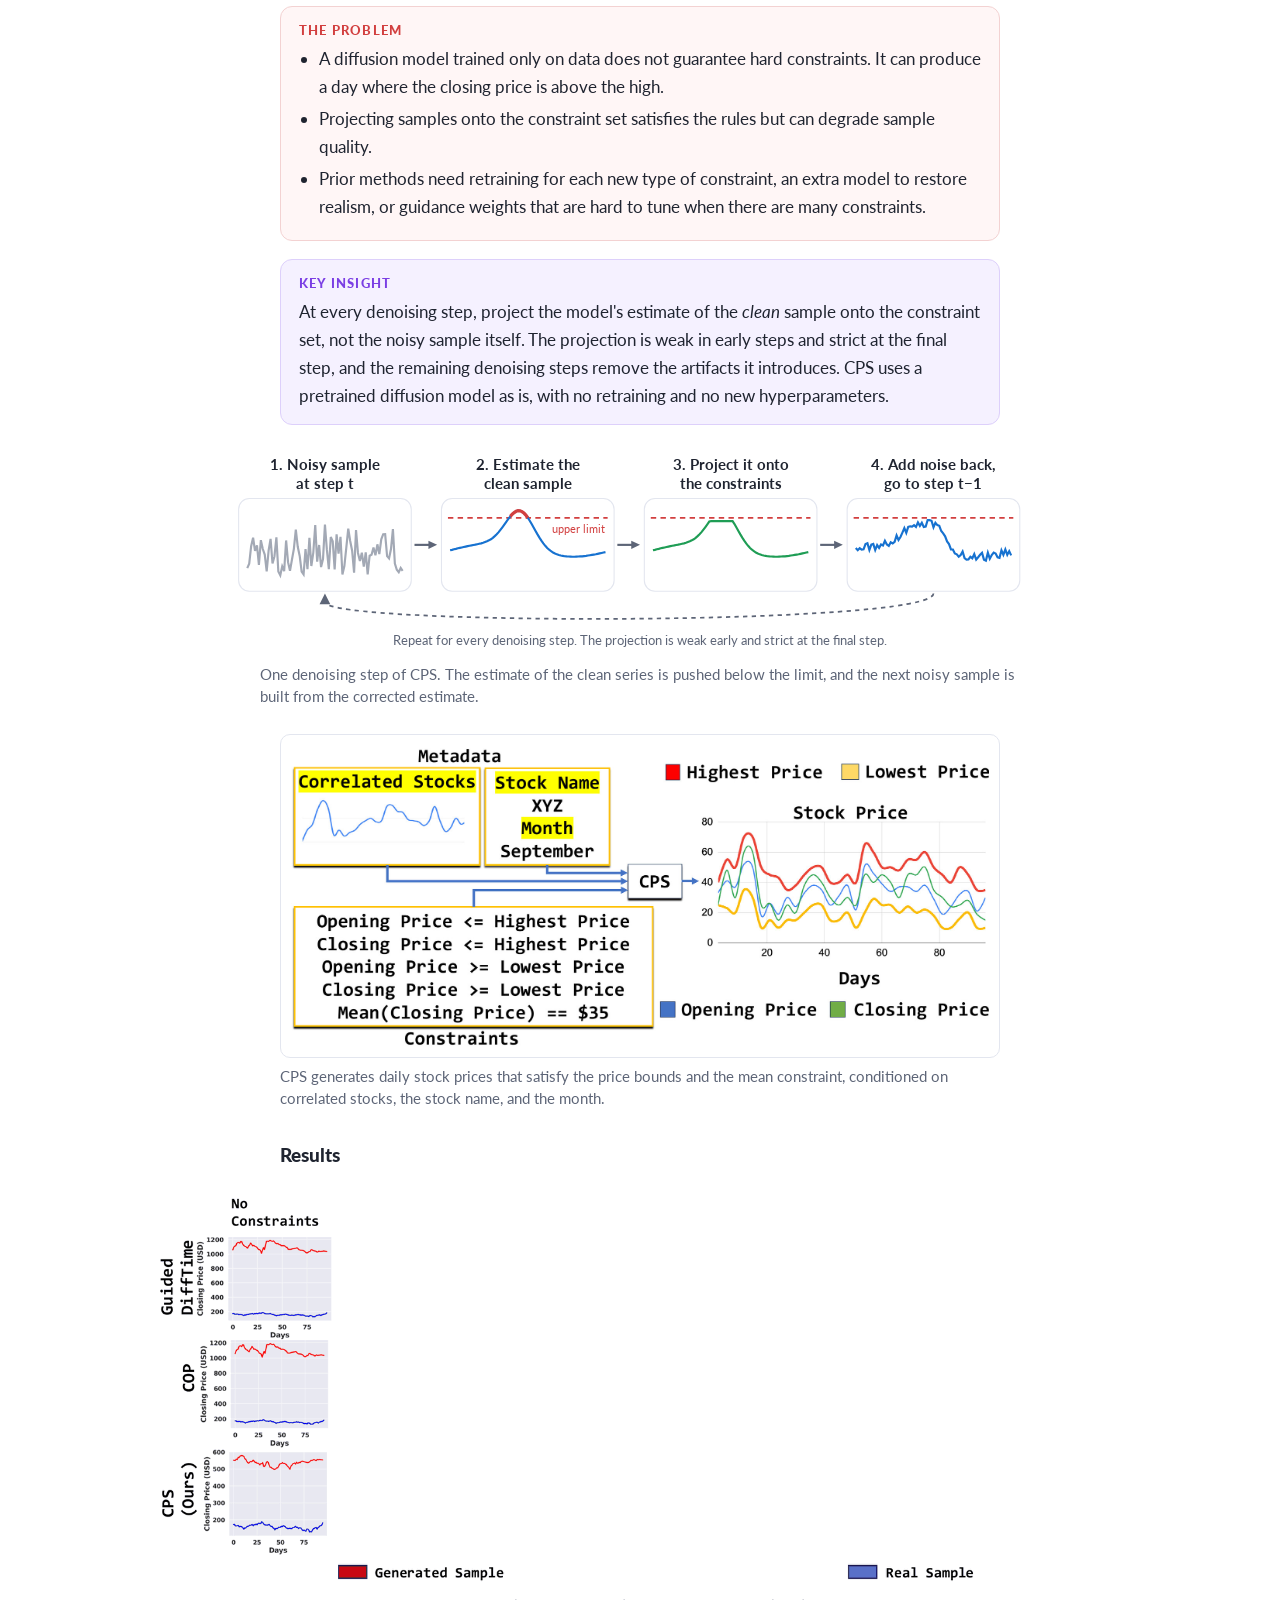
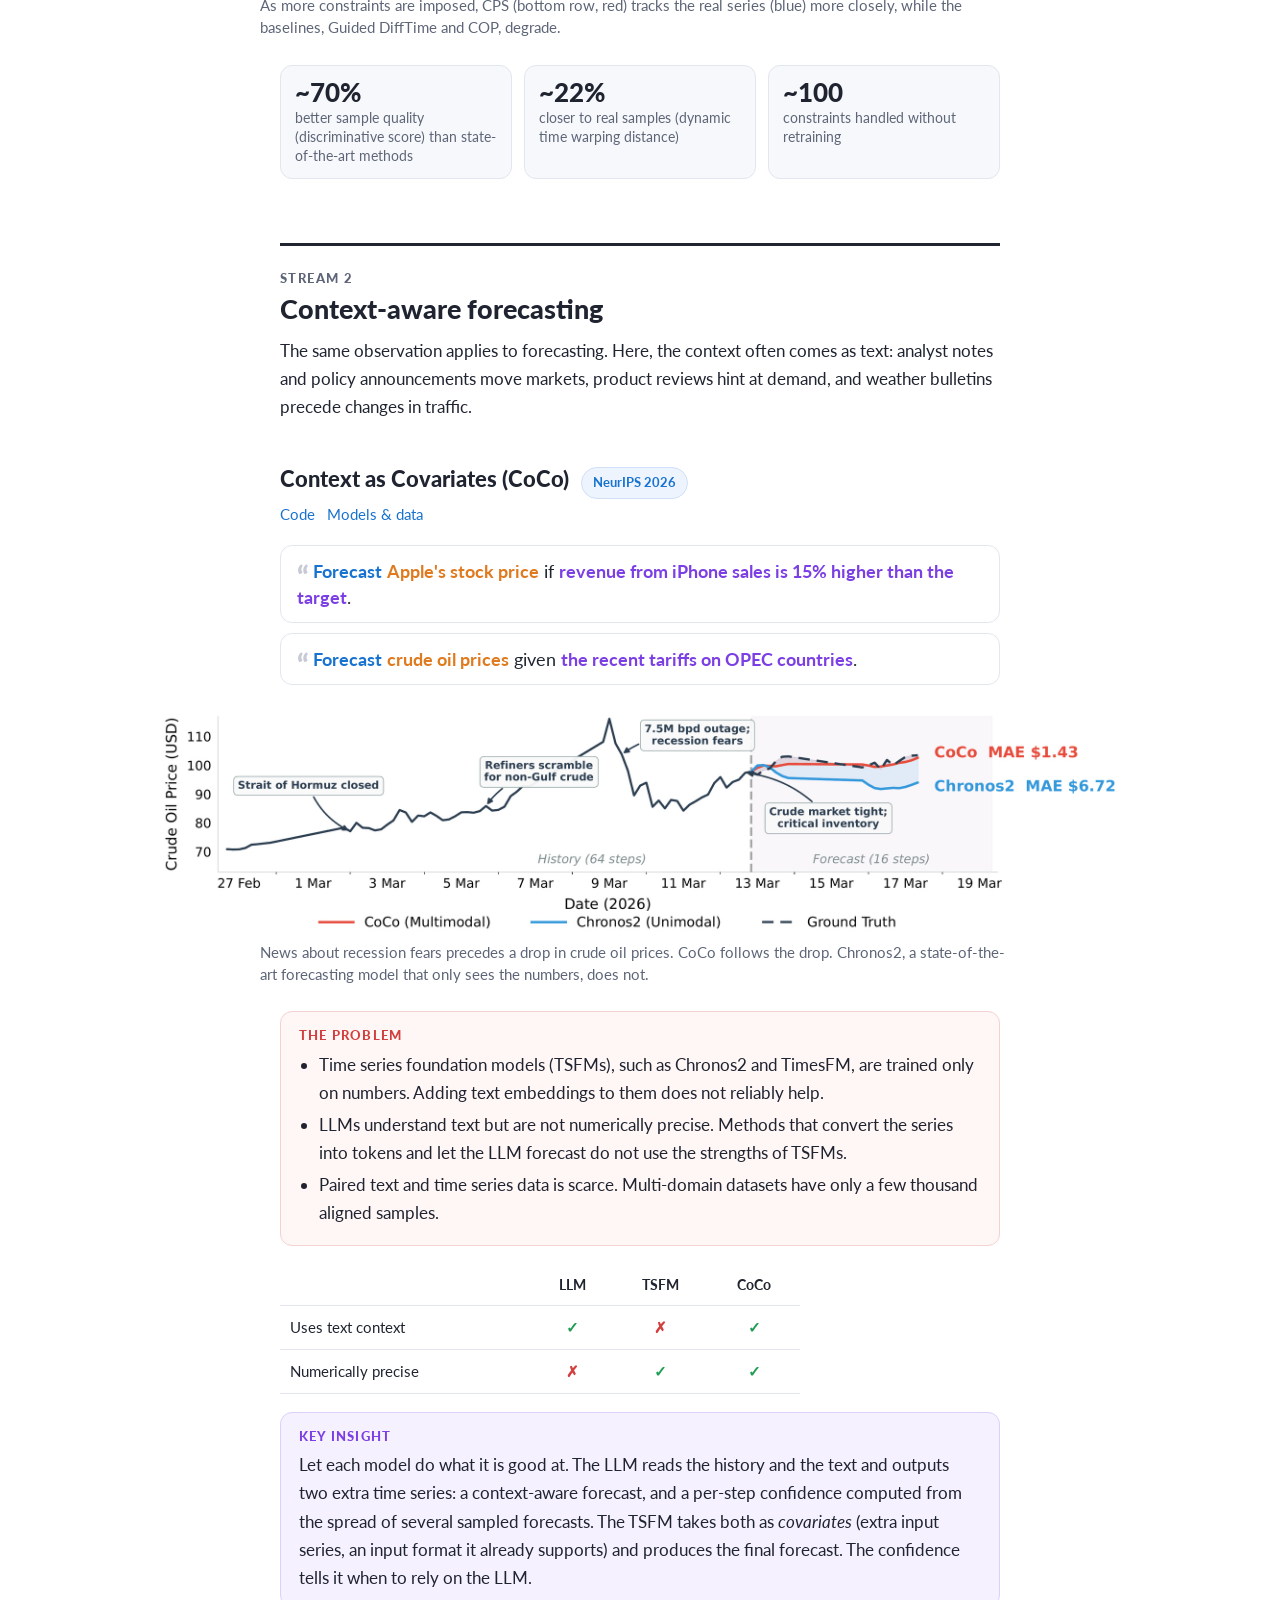
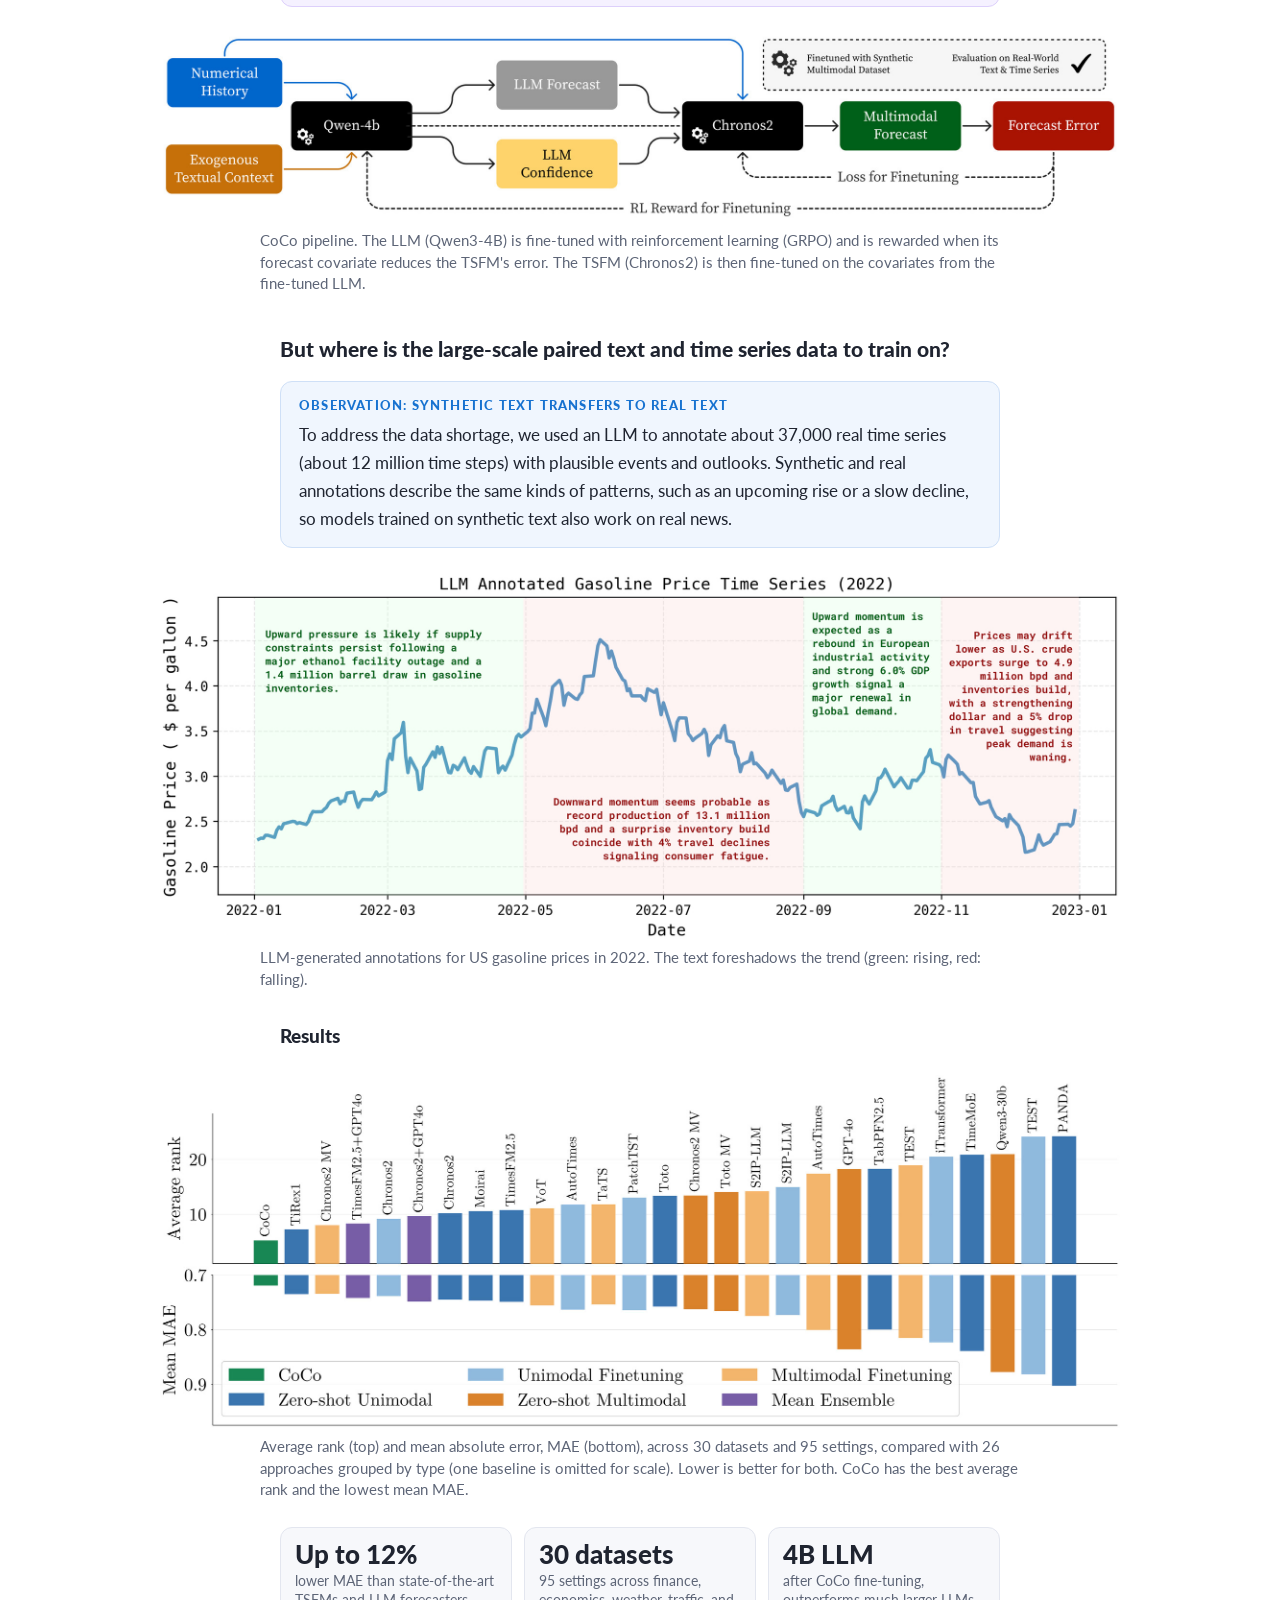
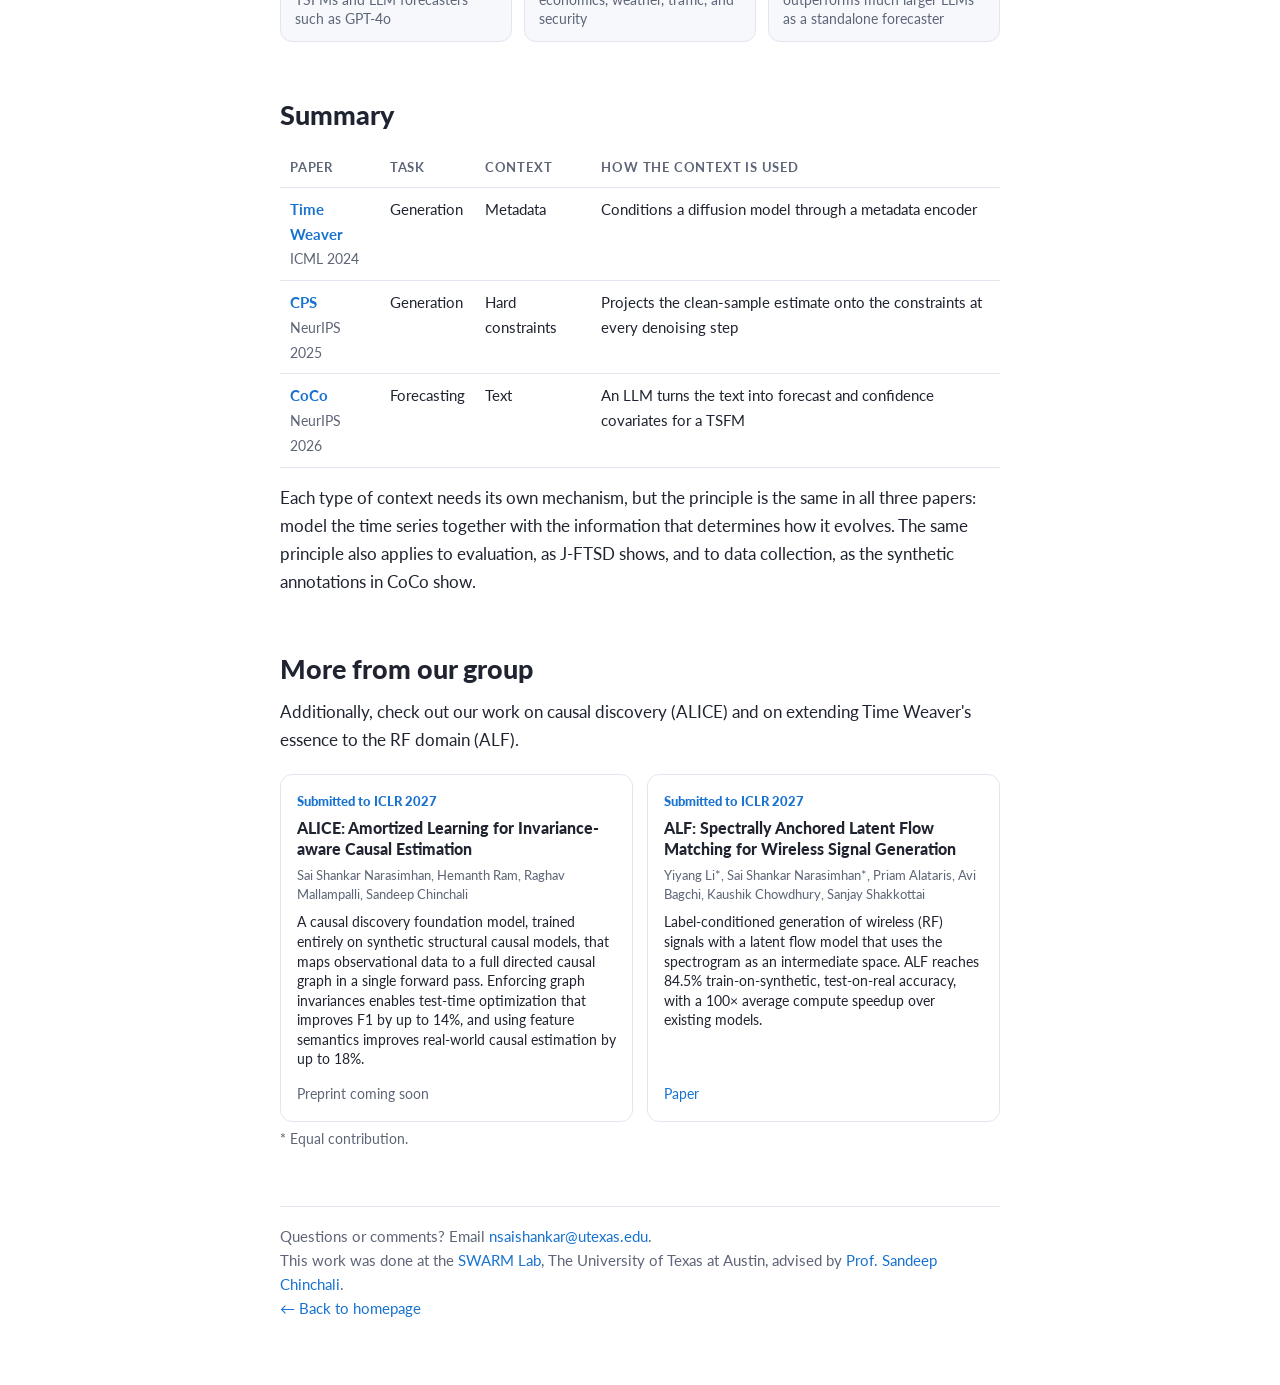
==== commit 767a93aa: "Add ALICE authors" ====
--- a/blog/multimodal-ts/index.html
+++ b/blog/multimodal-ts/index.html
@@ -489,8 +489,9 @@
 <div class="papers two">
   <div class="paper">
     <div class="venue">Submitted to ICLR 2027</div>
-    <div class="ttl">ALICE: Amortized Invariance-Aware Causal Discovery</div>
-    <div class="ctx">Causal discovery: inferring which variables cause which from observed data.</div>
+    <div class="ttl">ALICE: Amortized Learning for Invariance-aware Causal Estimation</div>
+    <div class="auth">Sai Shankar Narasimhan, Hemanth Ram, Raghav Mallampalli, Sandeep Chinchali</div>
+    <div class="ctx">A causal discovery foundation model, trained entirely on synthetic structural causal models, that maps observational data to a full directed causal graph in a single forward pass. Enforcing graph invariances enables test-time optimization that improves F1 by up to 14%, and using feature semantics improves real-world causal estimation by up to 18%.</div>
     <div class="links"><span style="color:var(--muted)">Preprint coming soon</span></div>
   </div>
   <div class="paper">
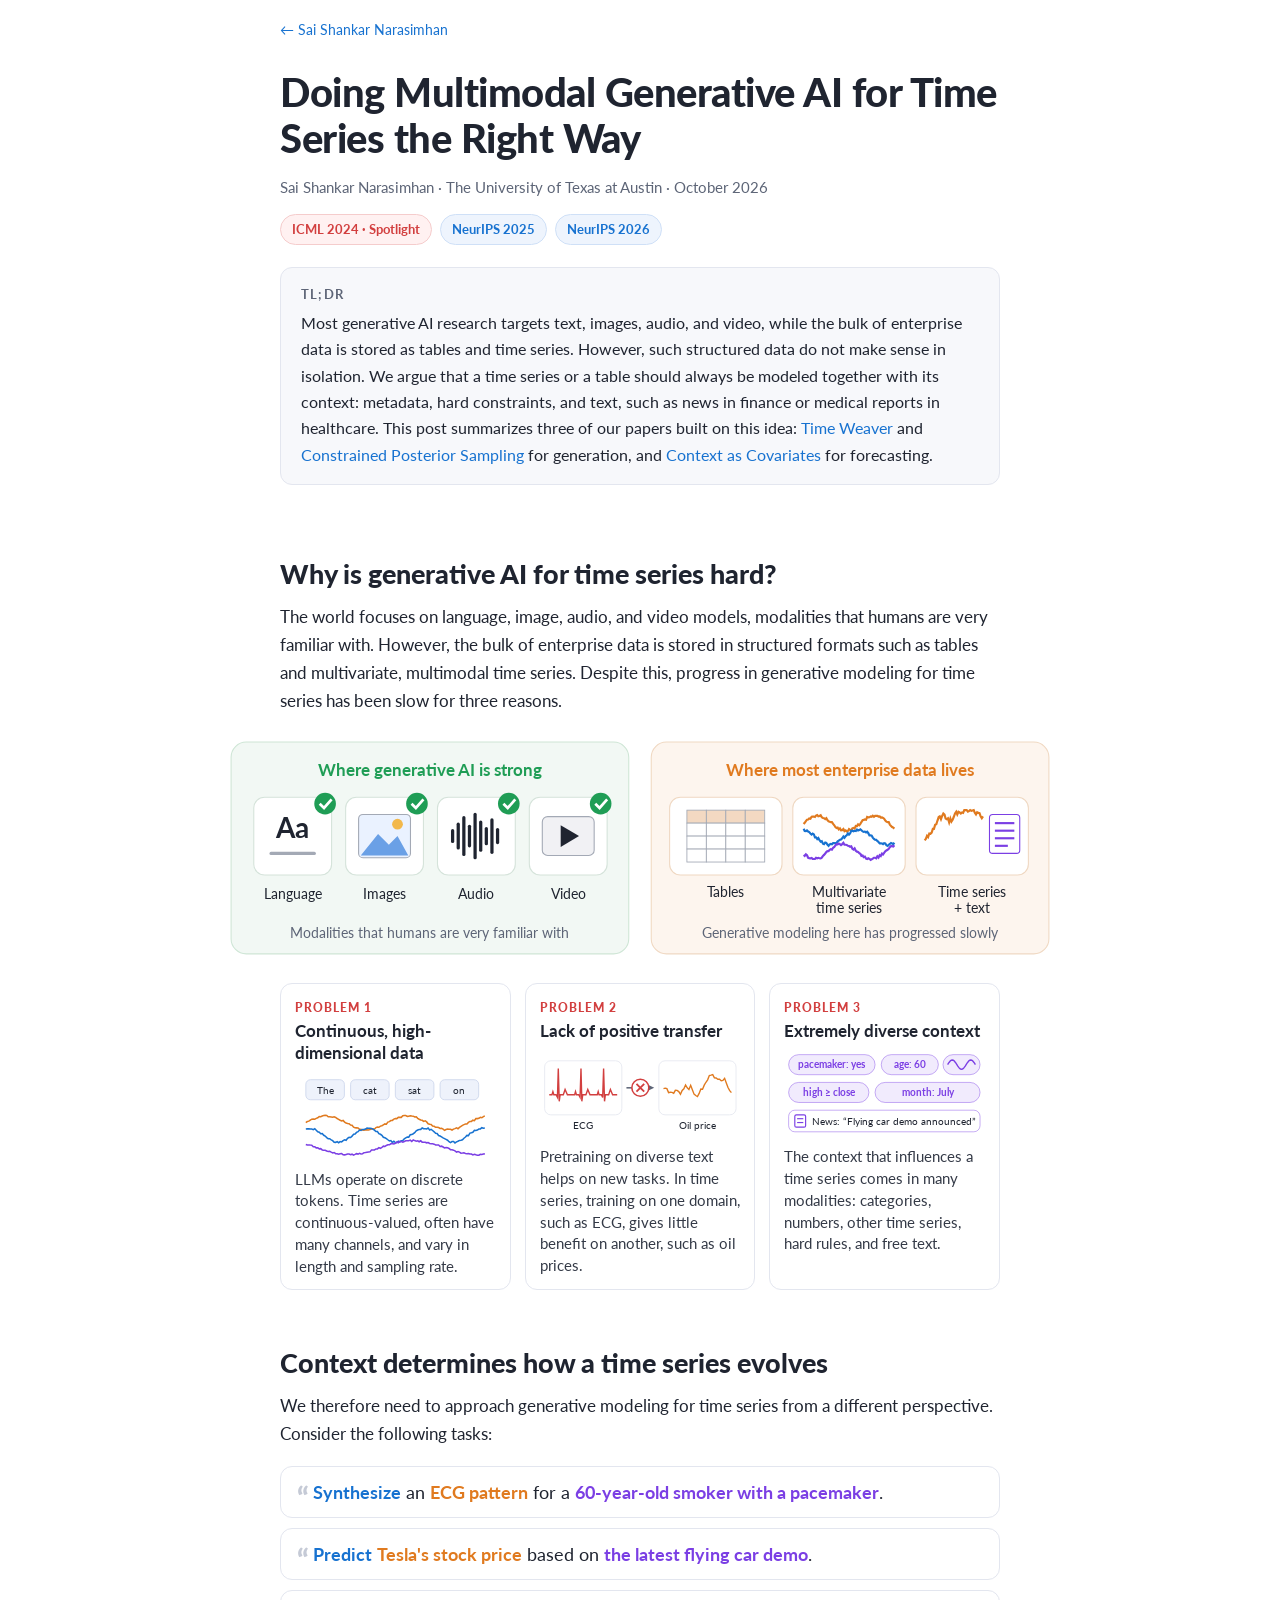
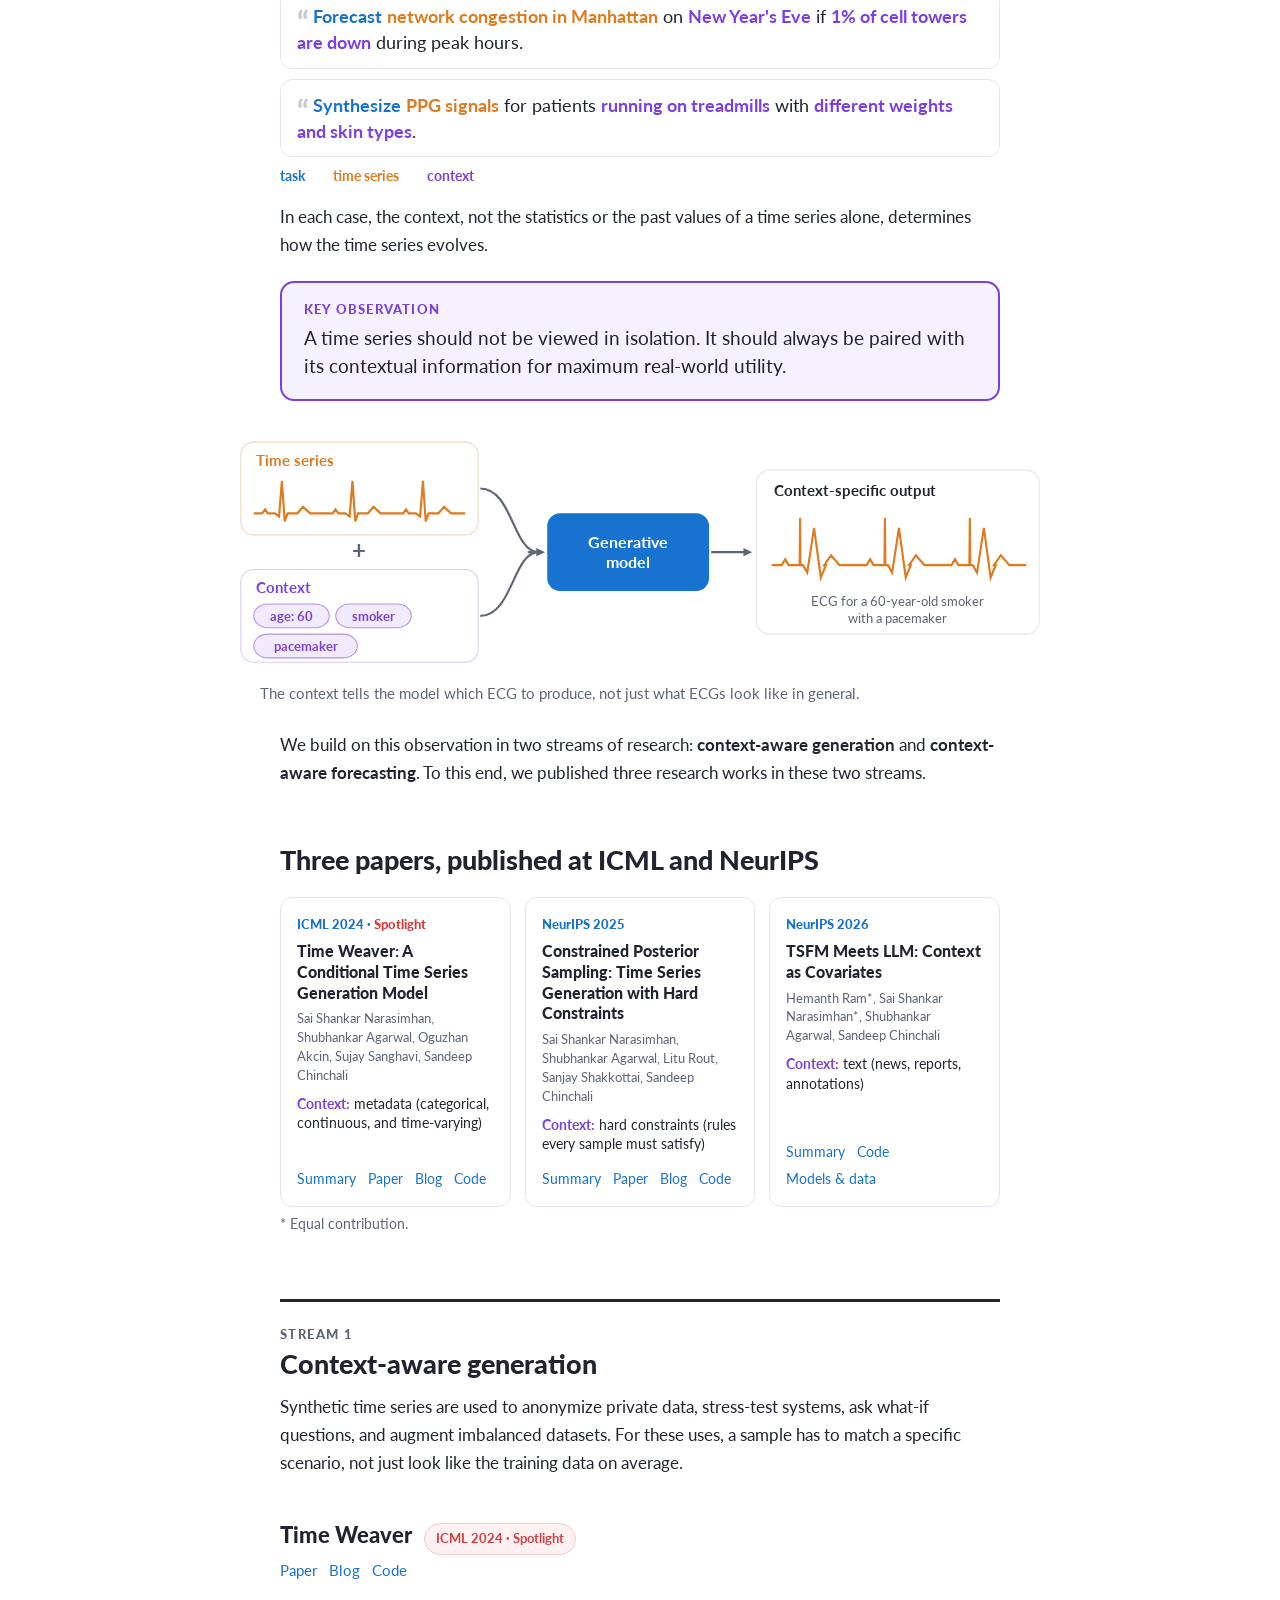
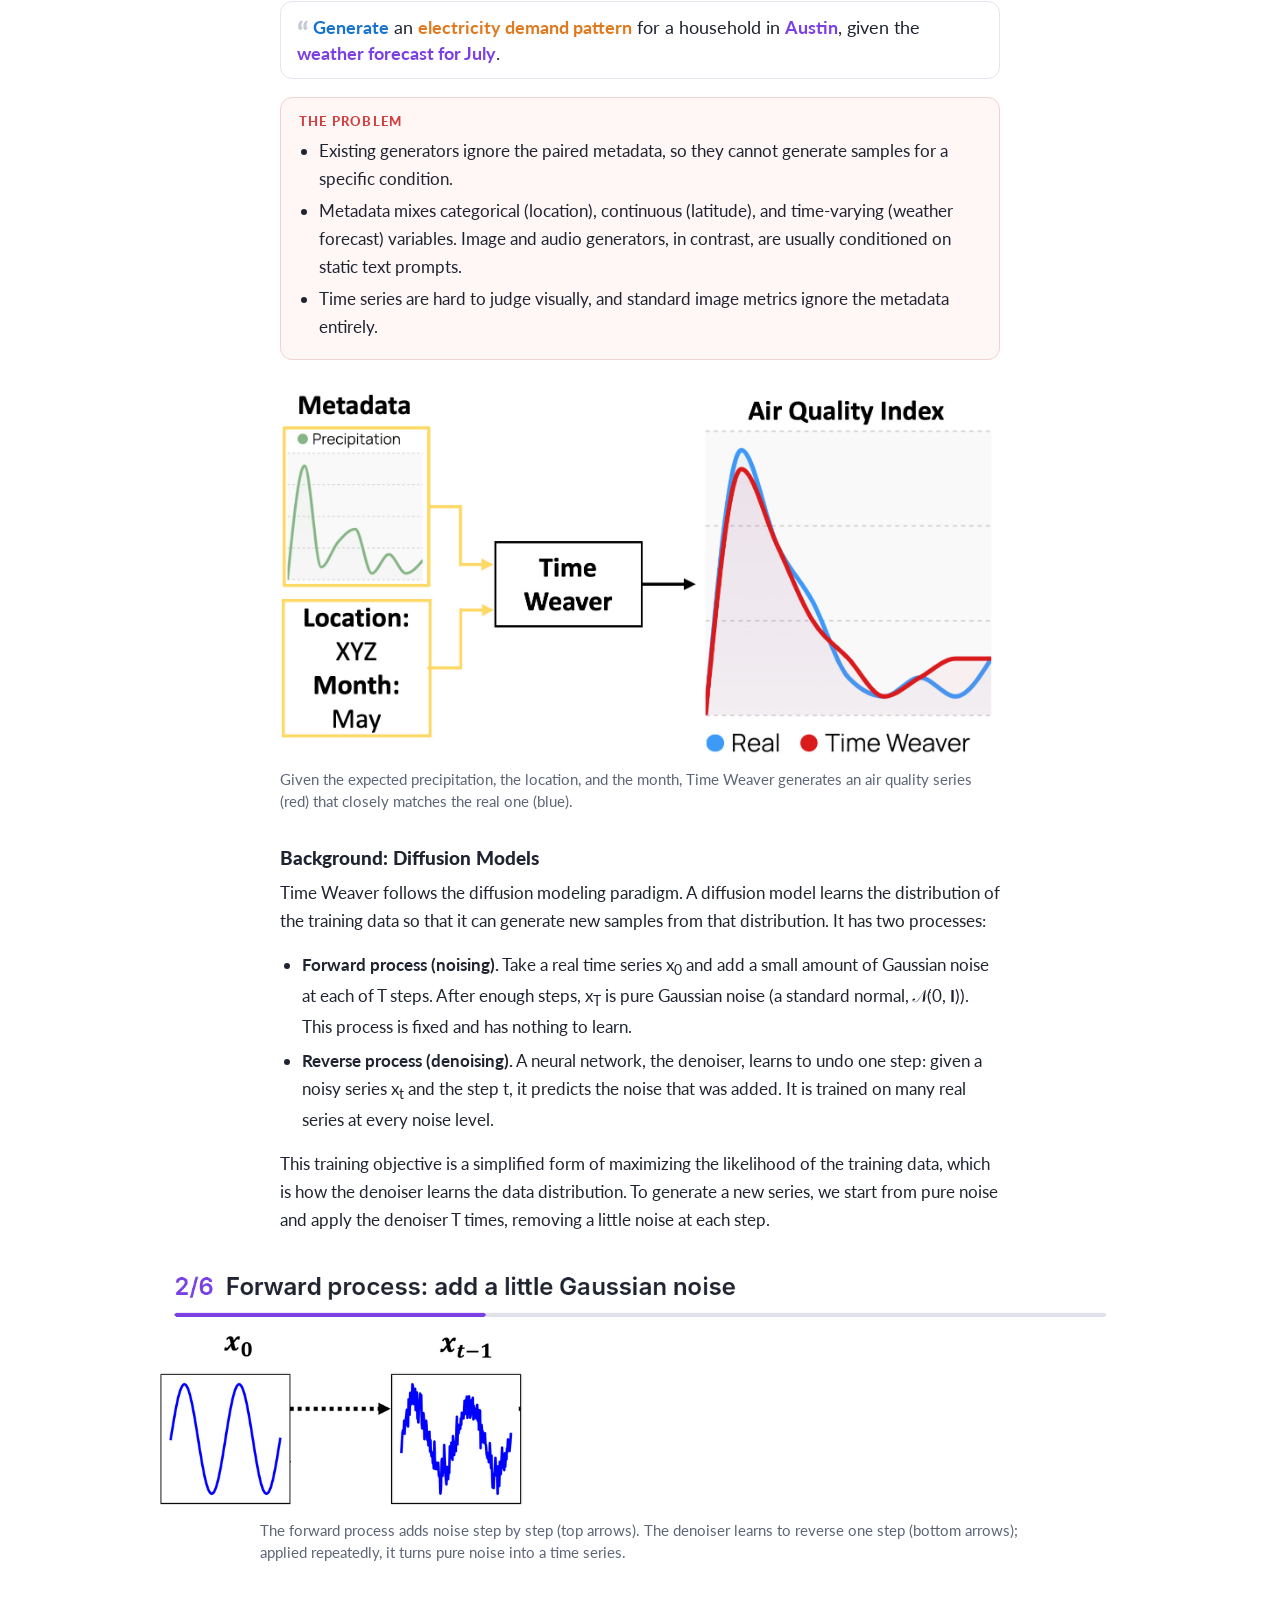
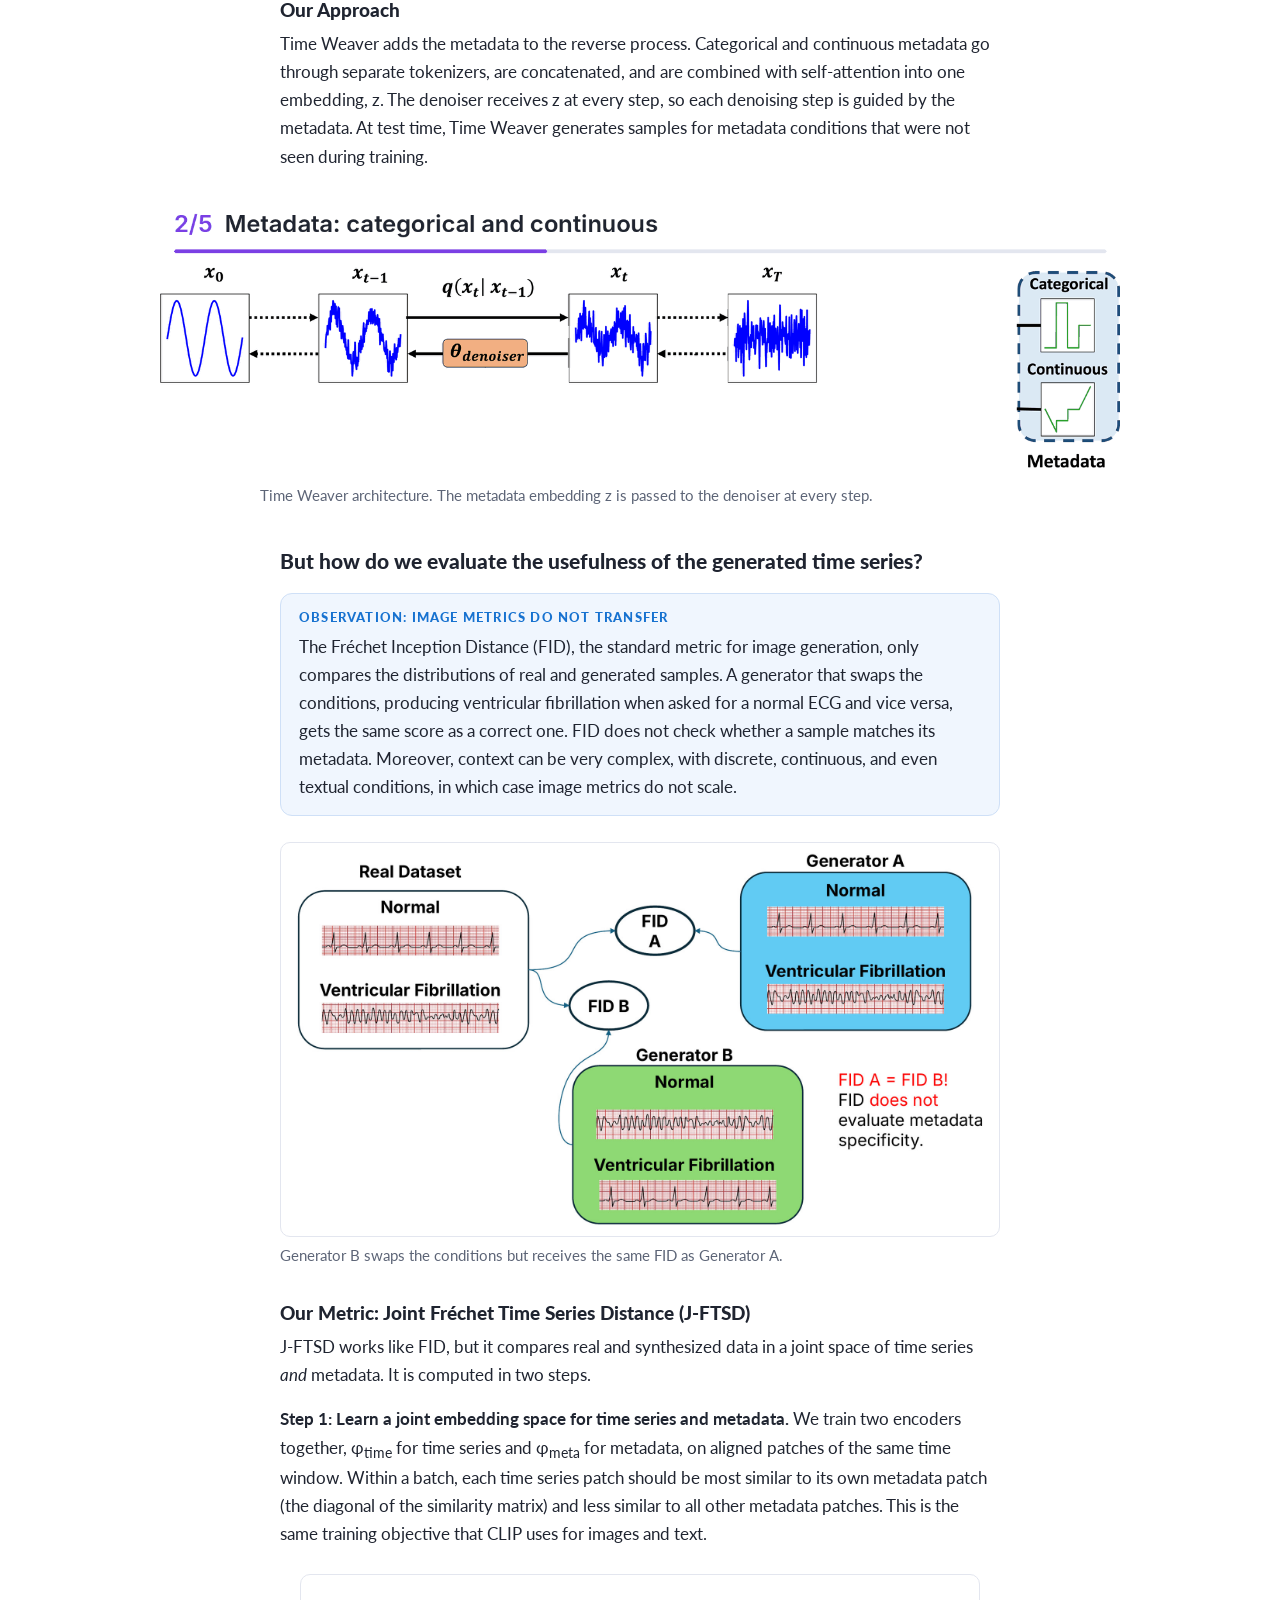
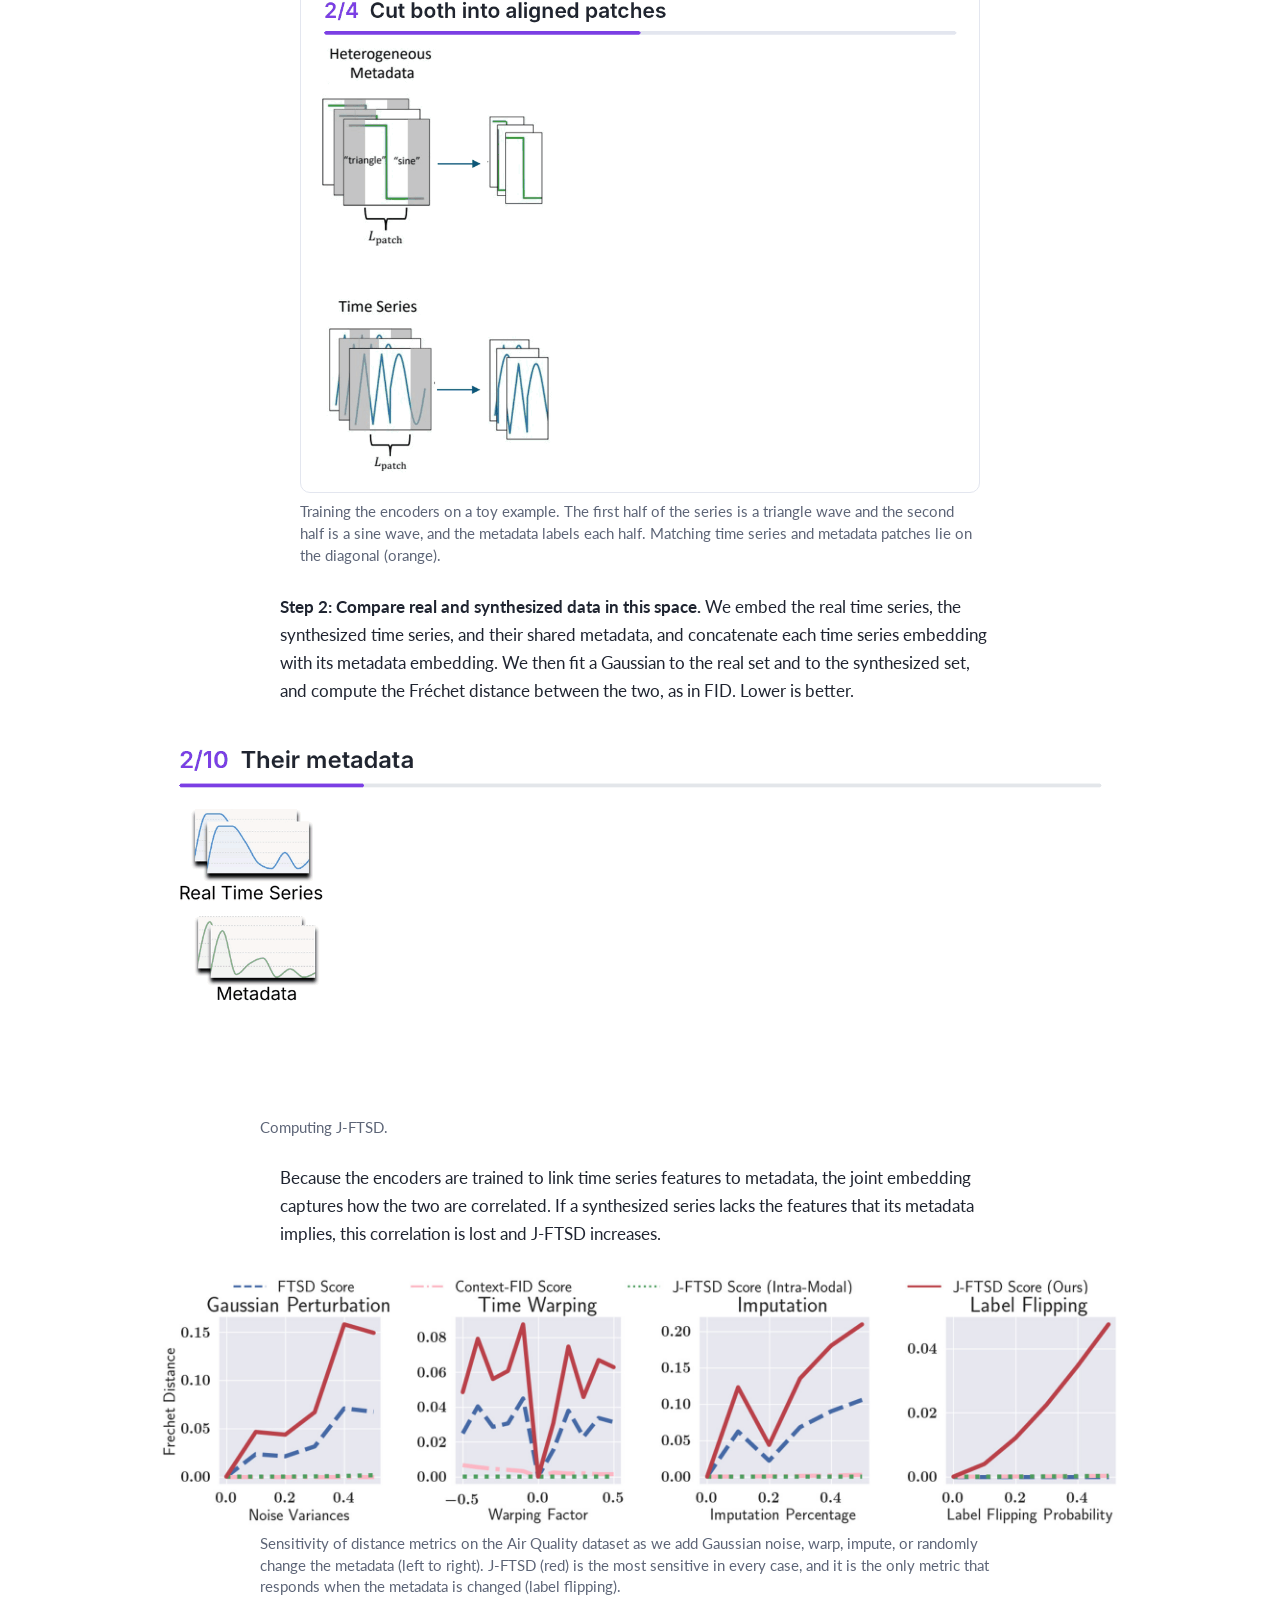
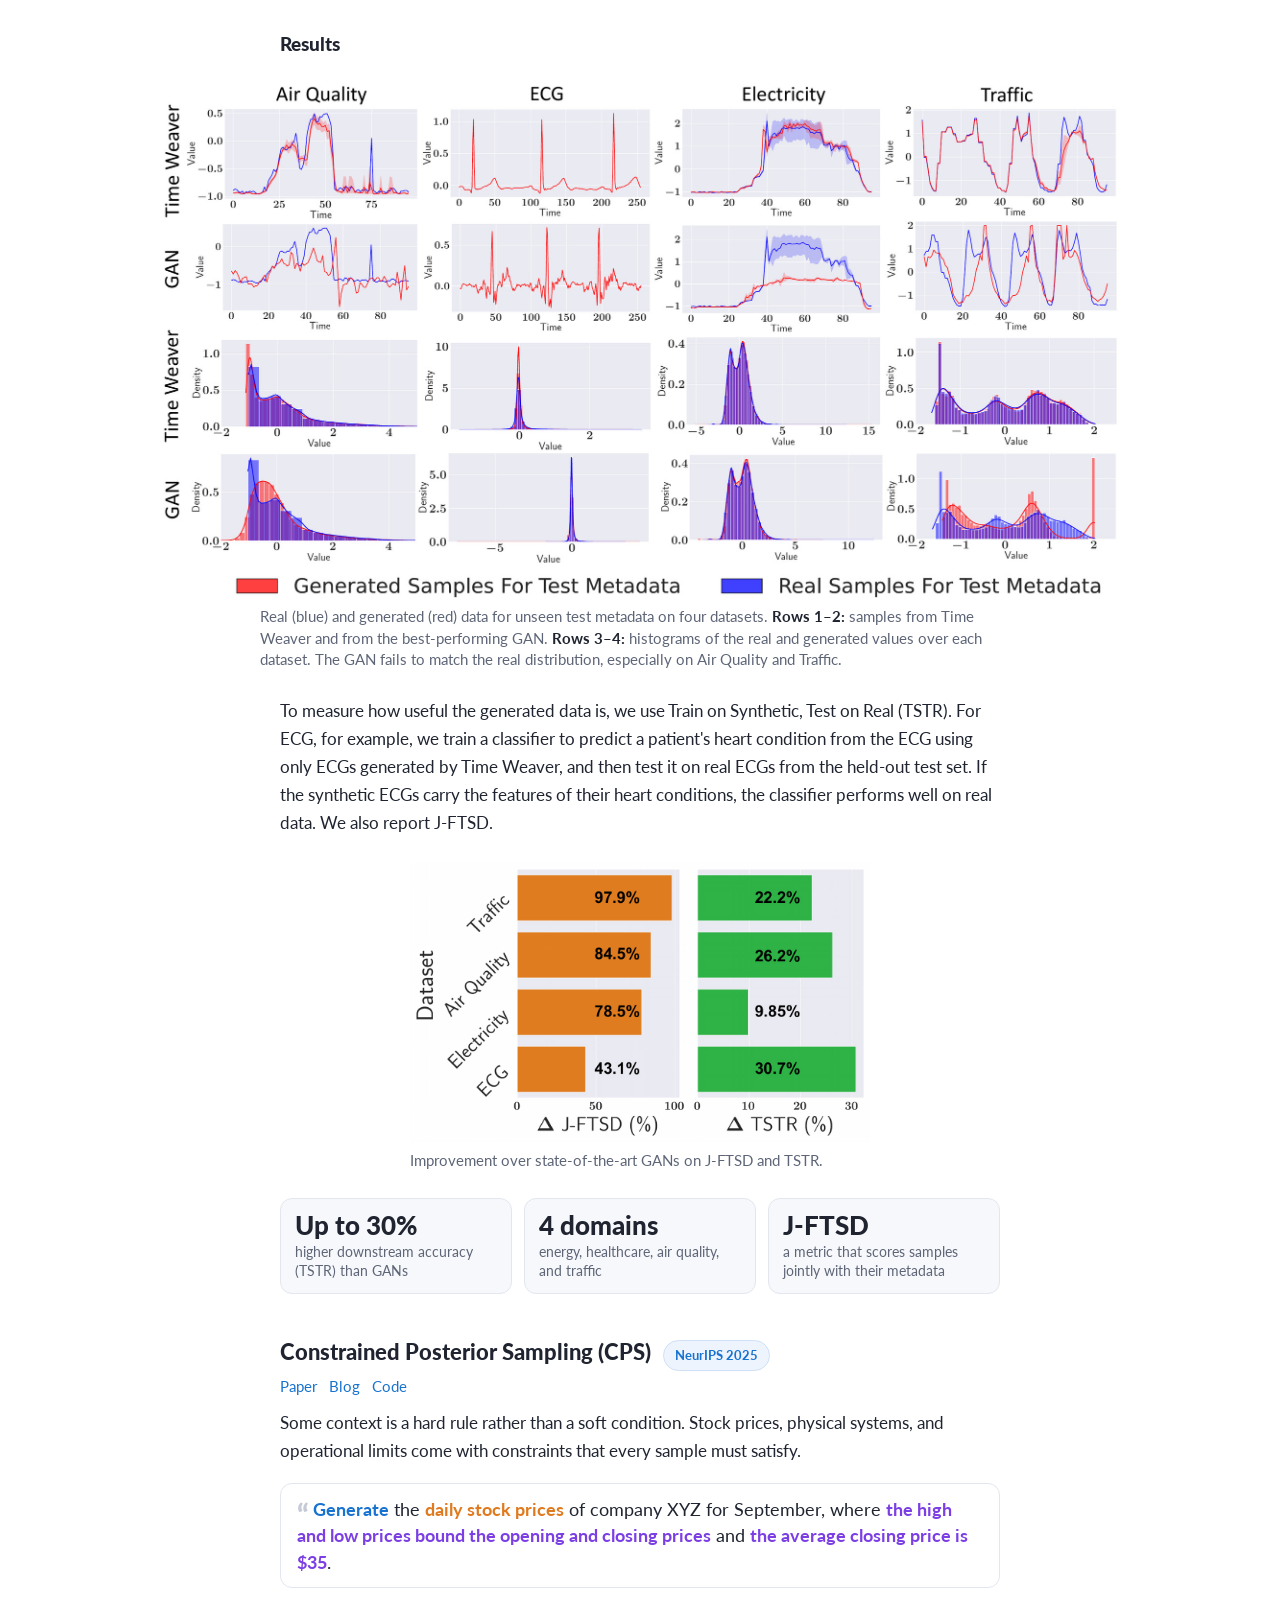
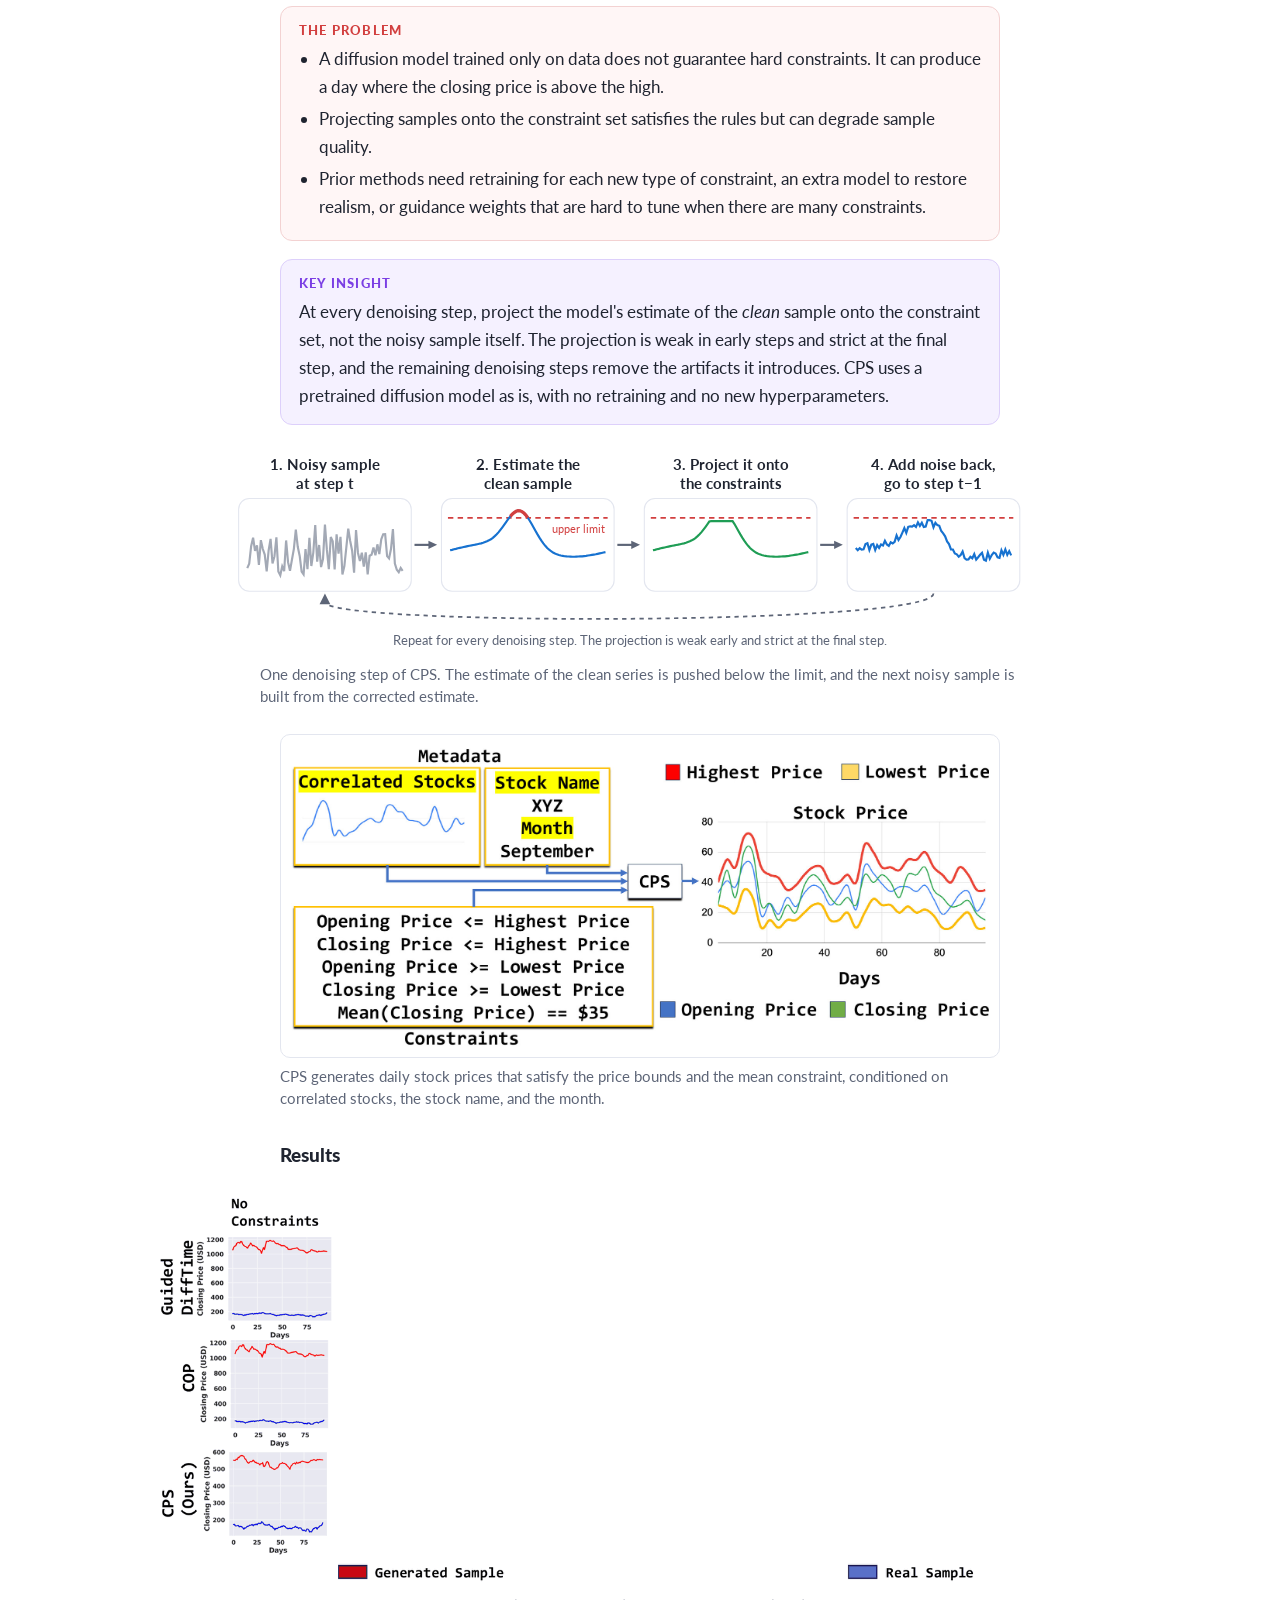
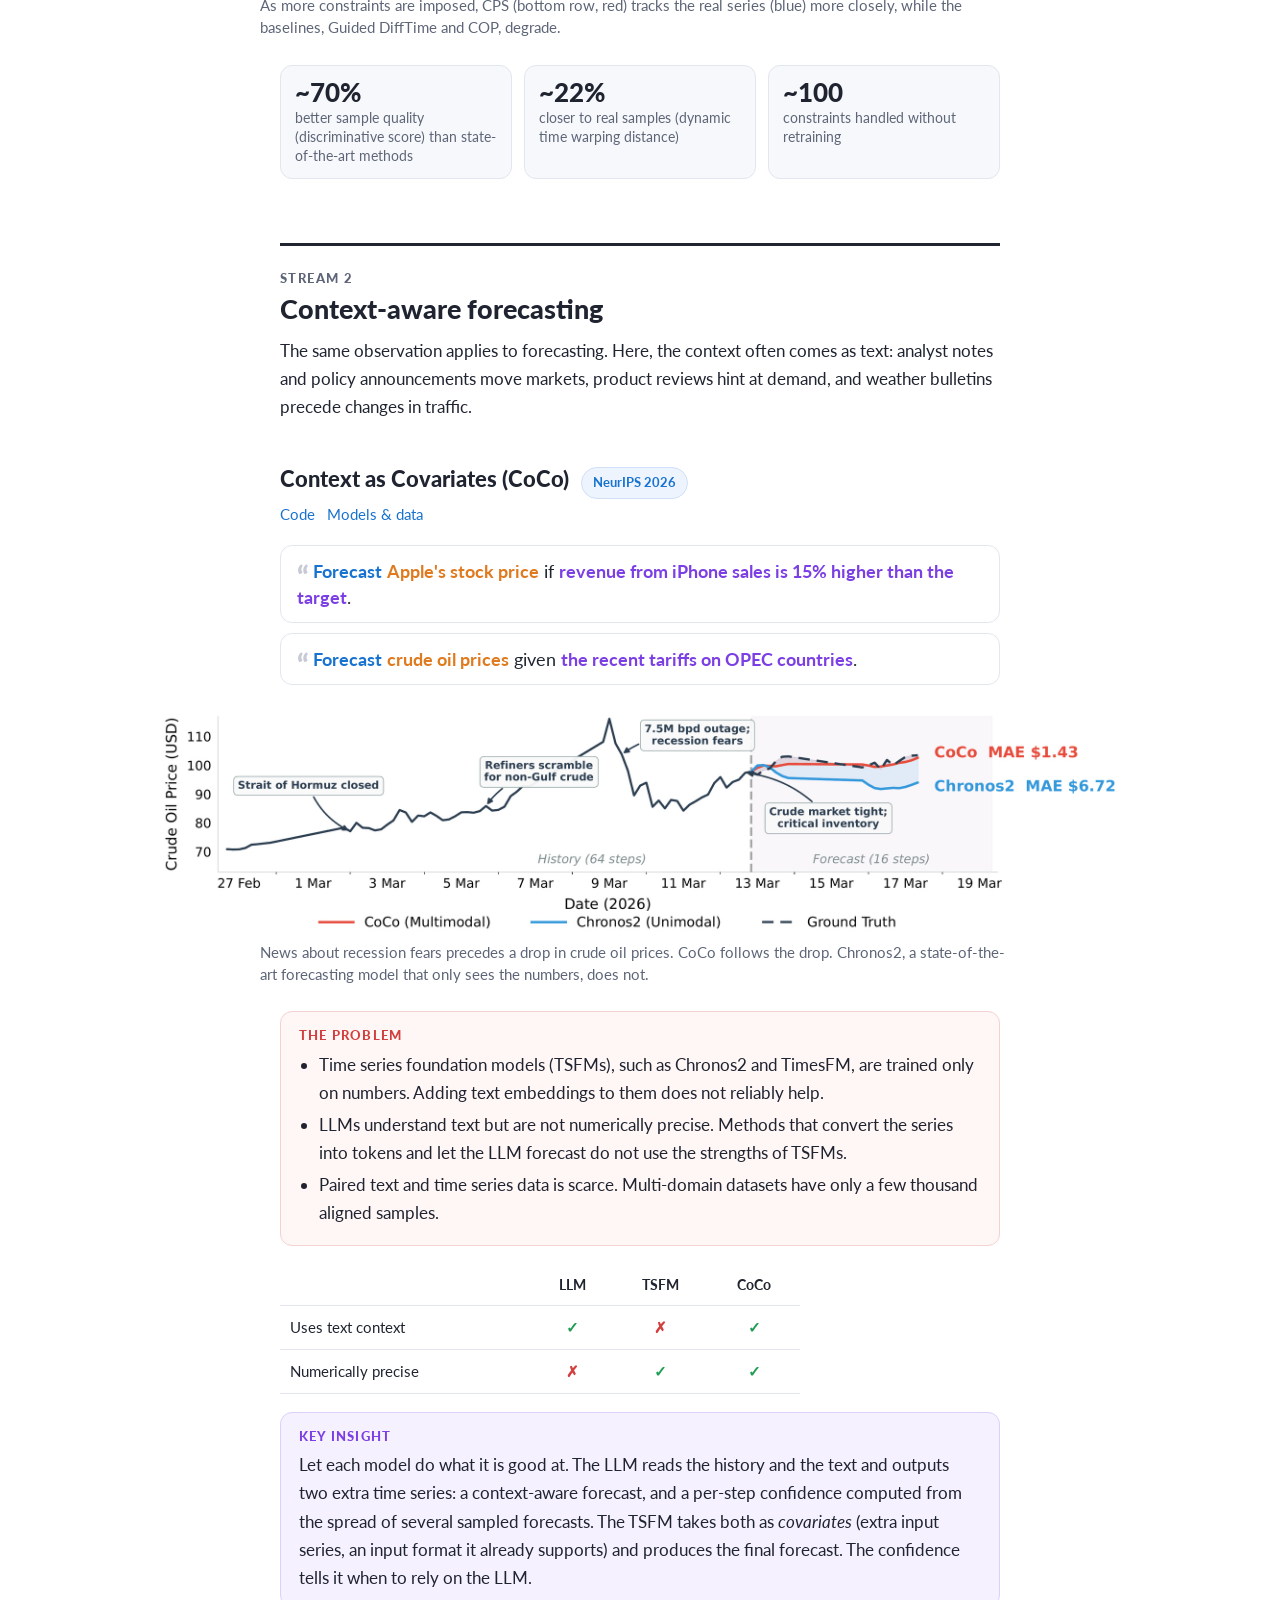
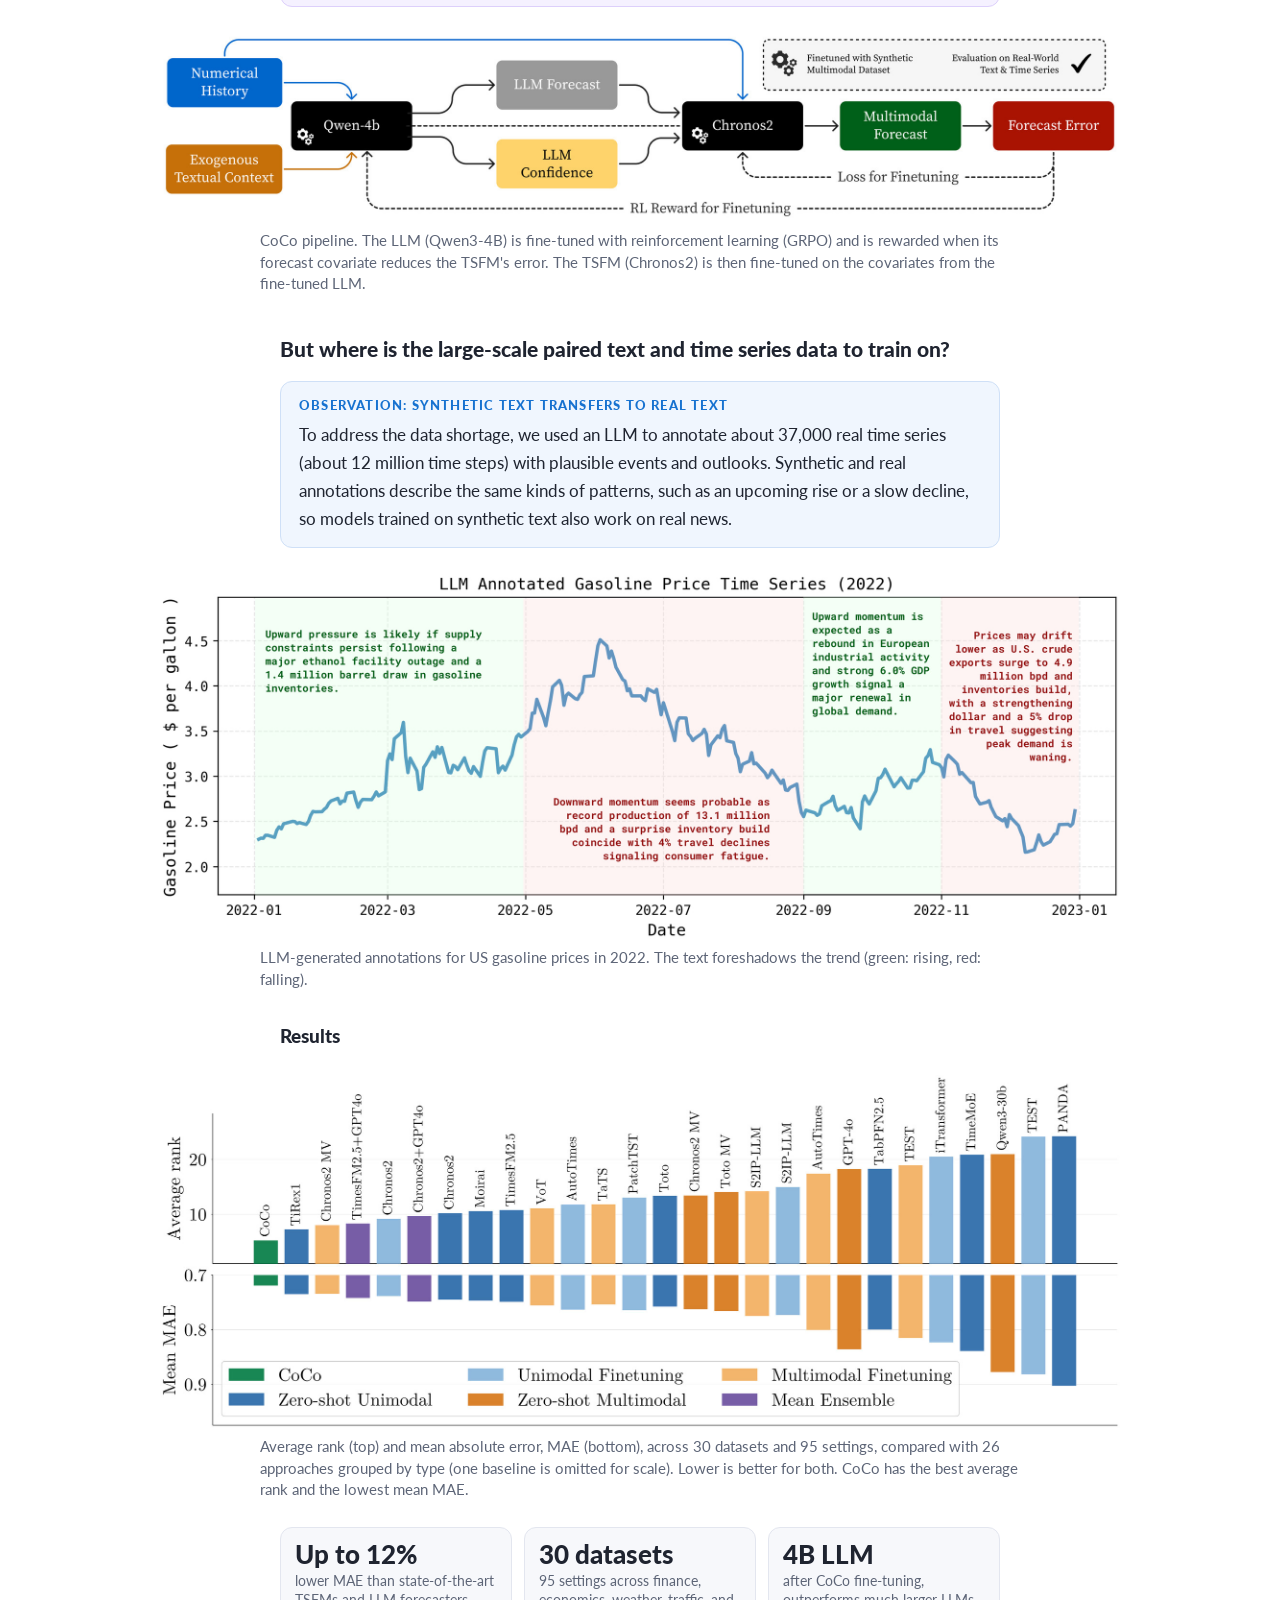
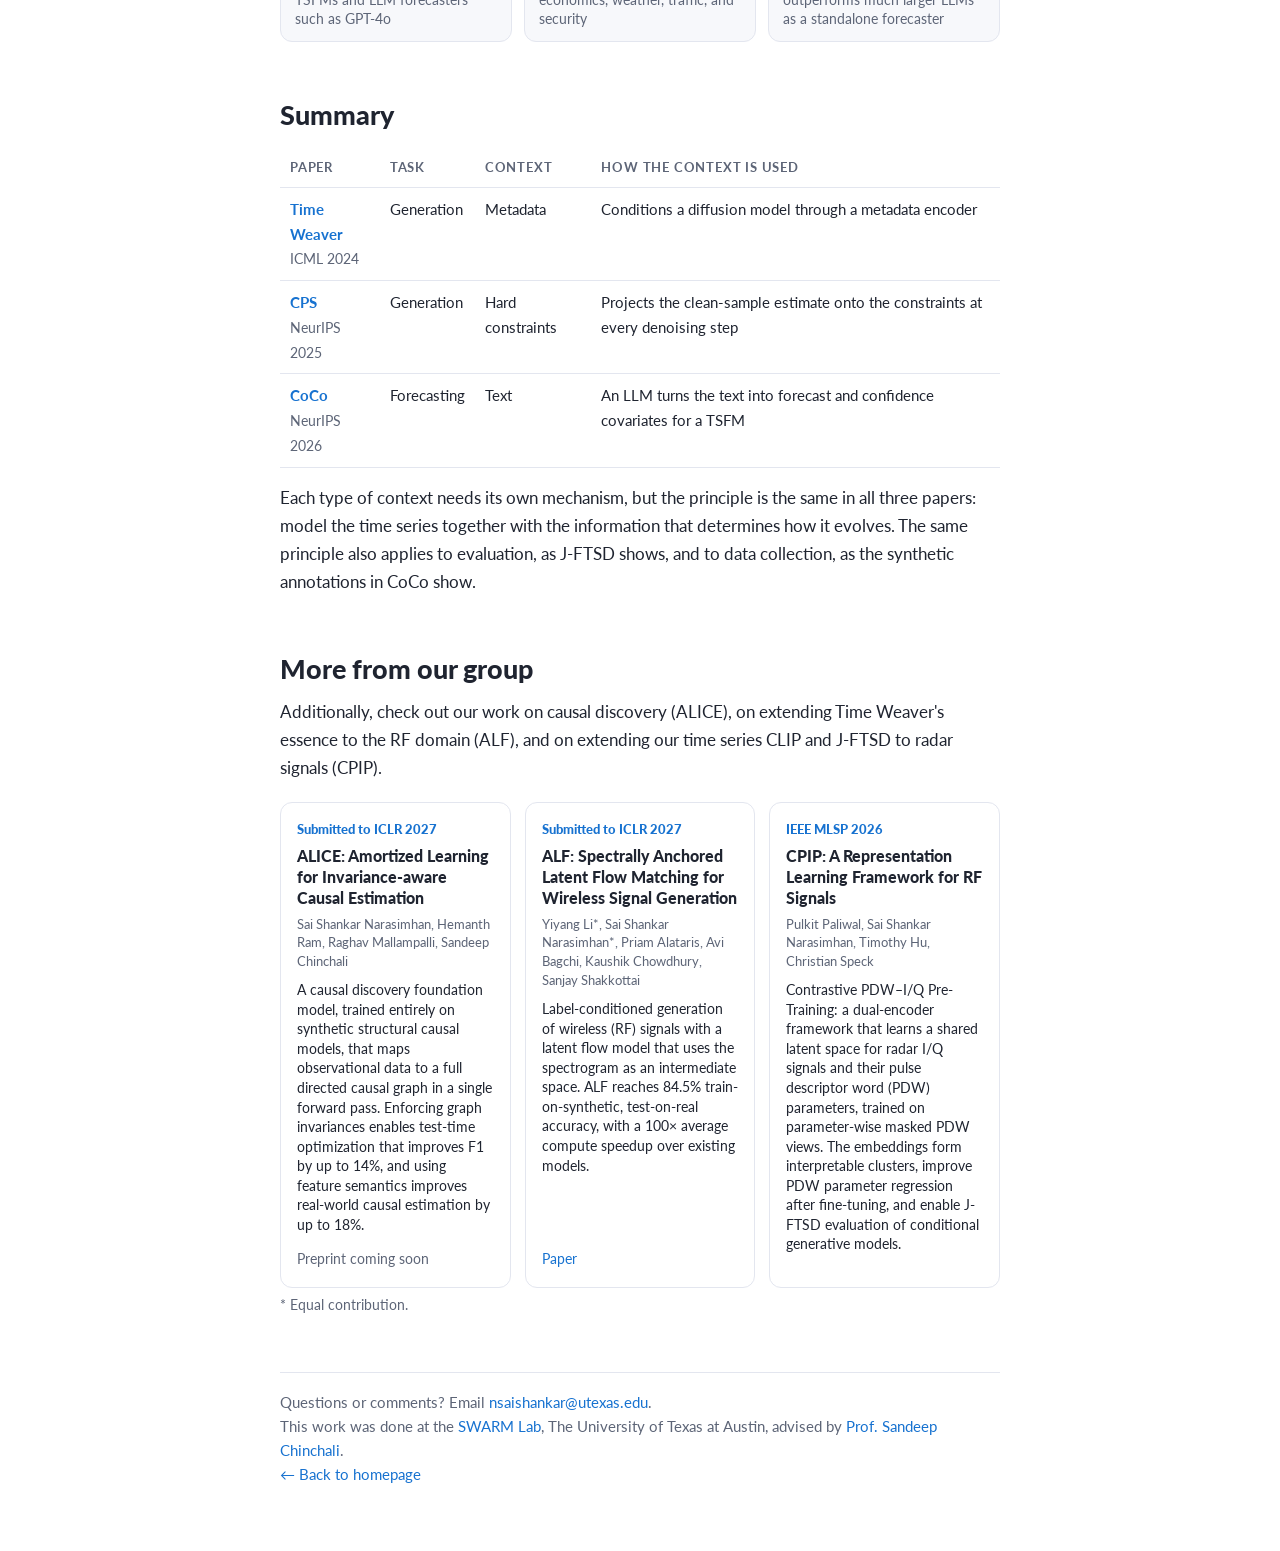
==== commit 8417861b: "Add CPIP" ====
--- a/blog/multimodal-ts/index.html
+++ b/blog/multimodal-ts/index.html
@@ -485,8 +485,8 @@
 <p>Each type of context needs its own mechanism, but the principle is the same in all three papers: model the time series together with the information that determines how it evolves. The same principle also applies to evaluation, as J-FTSD shows, and to data collection, as the synthetic annotations in CoCo show.</p>
 
 <h2 id="more">More from our group</h2>
-<p>Additionally, check out our work on causal discovery (ALICE) and on extending Time Weaver's essence to the RF domain (ALF).</p>
-<div class="papers two">
+<p>Additionally, check out our work on causal discovery (ALICE), on extending Time Weaver's essence to the RF domain (ALF), and on extending our time series CLIP and J-FTSD to radar signals (CPIP).</p>
+<div class="papers">
   <div class="paper">
     <div class="venue">Submitted to ICLR 2027</div>
     <div class="ttl">ALICE: Amortized Learning for Invariance-aware Causal Estimation</div>
@@ -501,6 +501,12 @@
     <div class="ctx">Label-conditioned generation of wireless (RF) signals with a latent flow model that uses the spectrogram as an intermediate space. ALF reaches 84.5% train-on-synthetic, test-on-real accuracy, with a 100&times; average compute speedup over existing models.</div>
     <div class="links"><a href="https://arxiv.org/abs/2609.36385">Paper</a></div>
   </div>
+  <div class="paper">
+    <div class="venue">IEEE MLSP 2026</div>
+    <div class="ttl">CPIP: A Representation Learning Framework for RF Signals</div>
+    <div class="auth">Pulkit Paliwal, Sai Shankar Narasimhan, Timothy Hu, Christian Speck</div>
+    <div class="ctx">Contrastive PDW&ndash;I/Q Pre-Training: a dual-encoder framework that learns a shared latent space for radar I/Q signals and their pulse descriptor word (PDW) parameters, trained on parameter-wise masked PDW views. The embeddings form interpretable clusters, improve PDW parameter regression after fine-tuning, and enable J-FTSD evaluation of conditional generative models.</div>
+  </div>
 </div>
 <p style="font-size:13.5px;color:var(--muted)">* Equal contribution.</p>
 
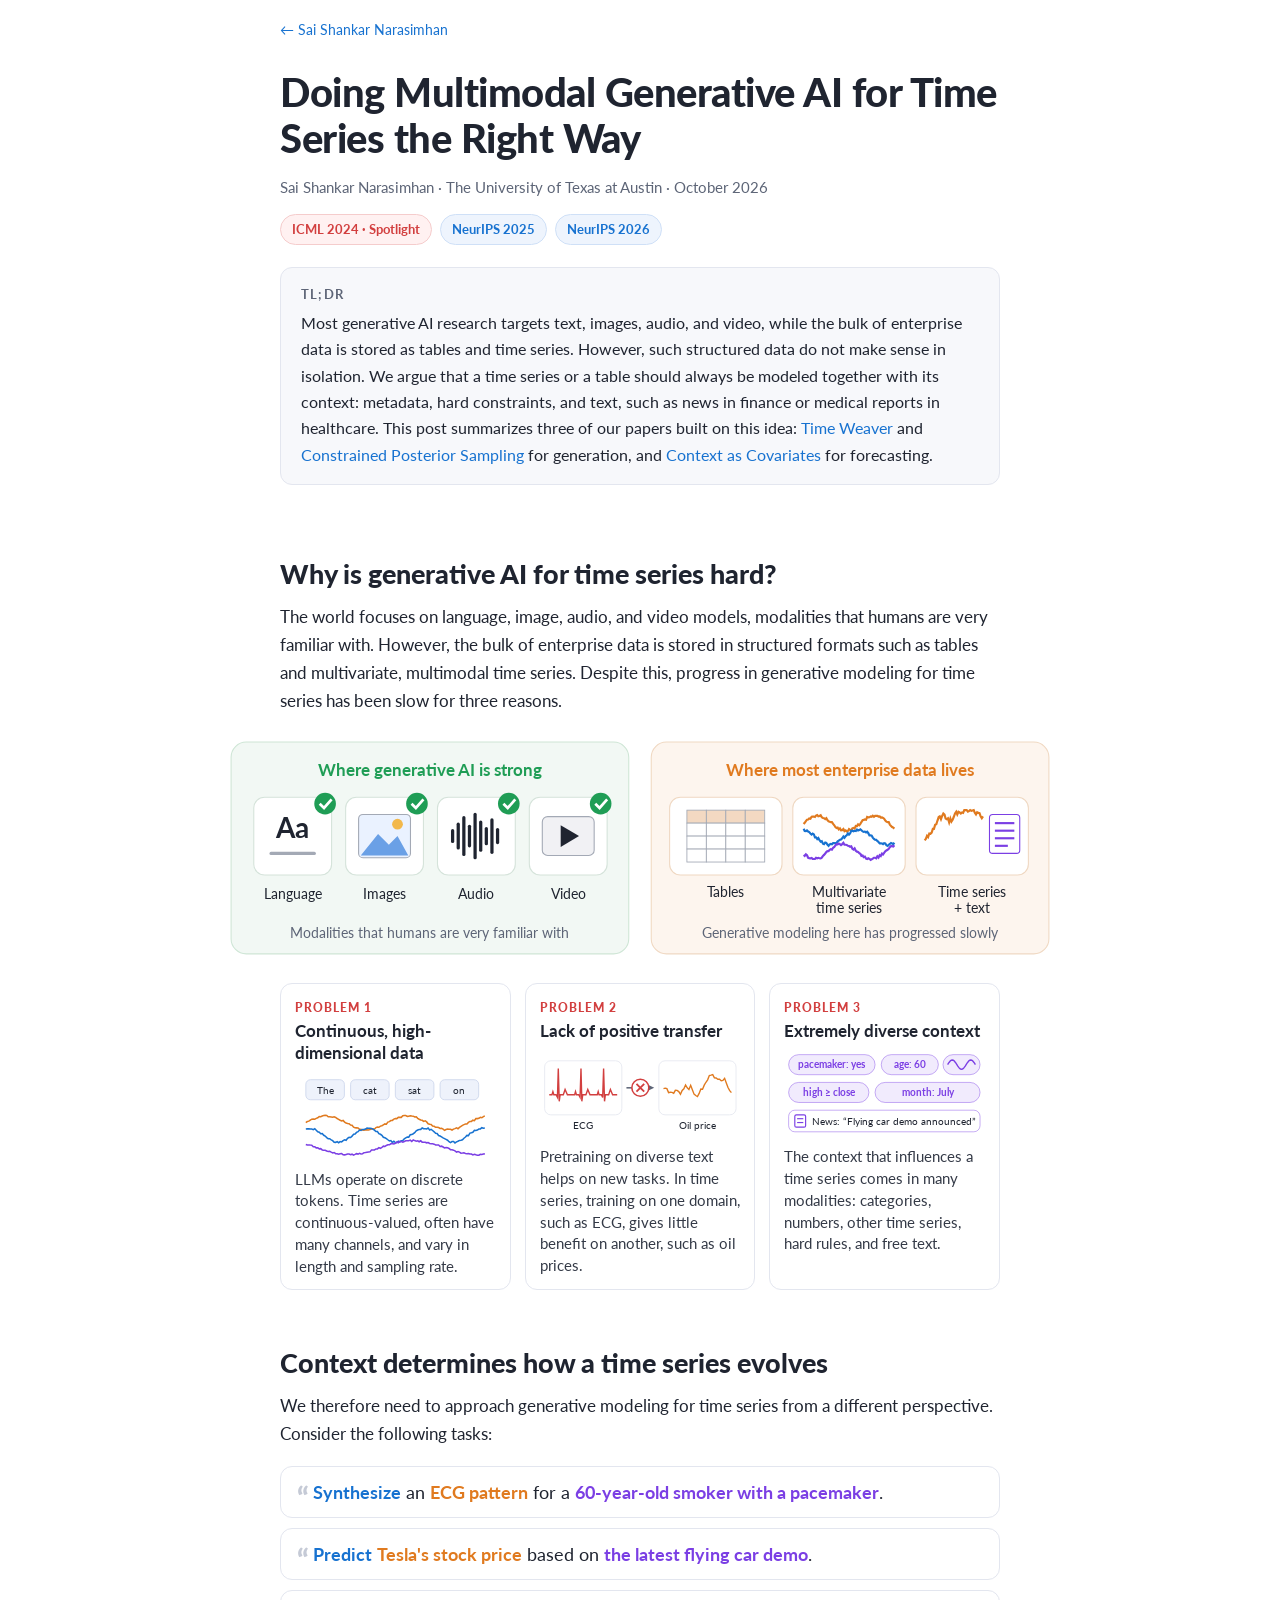
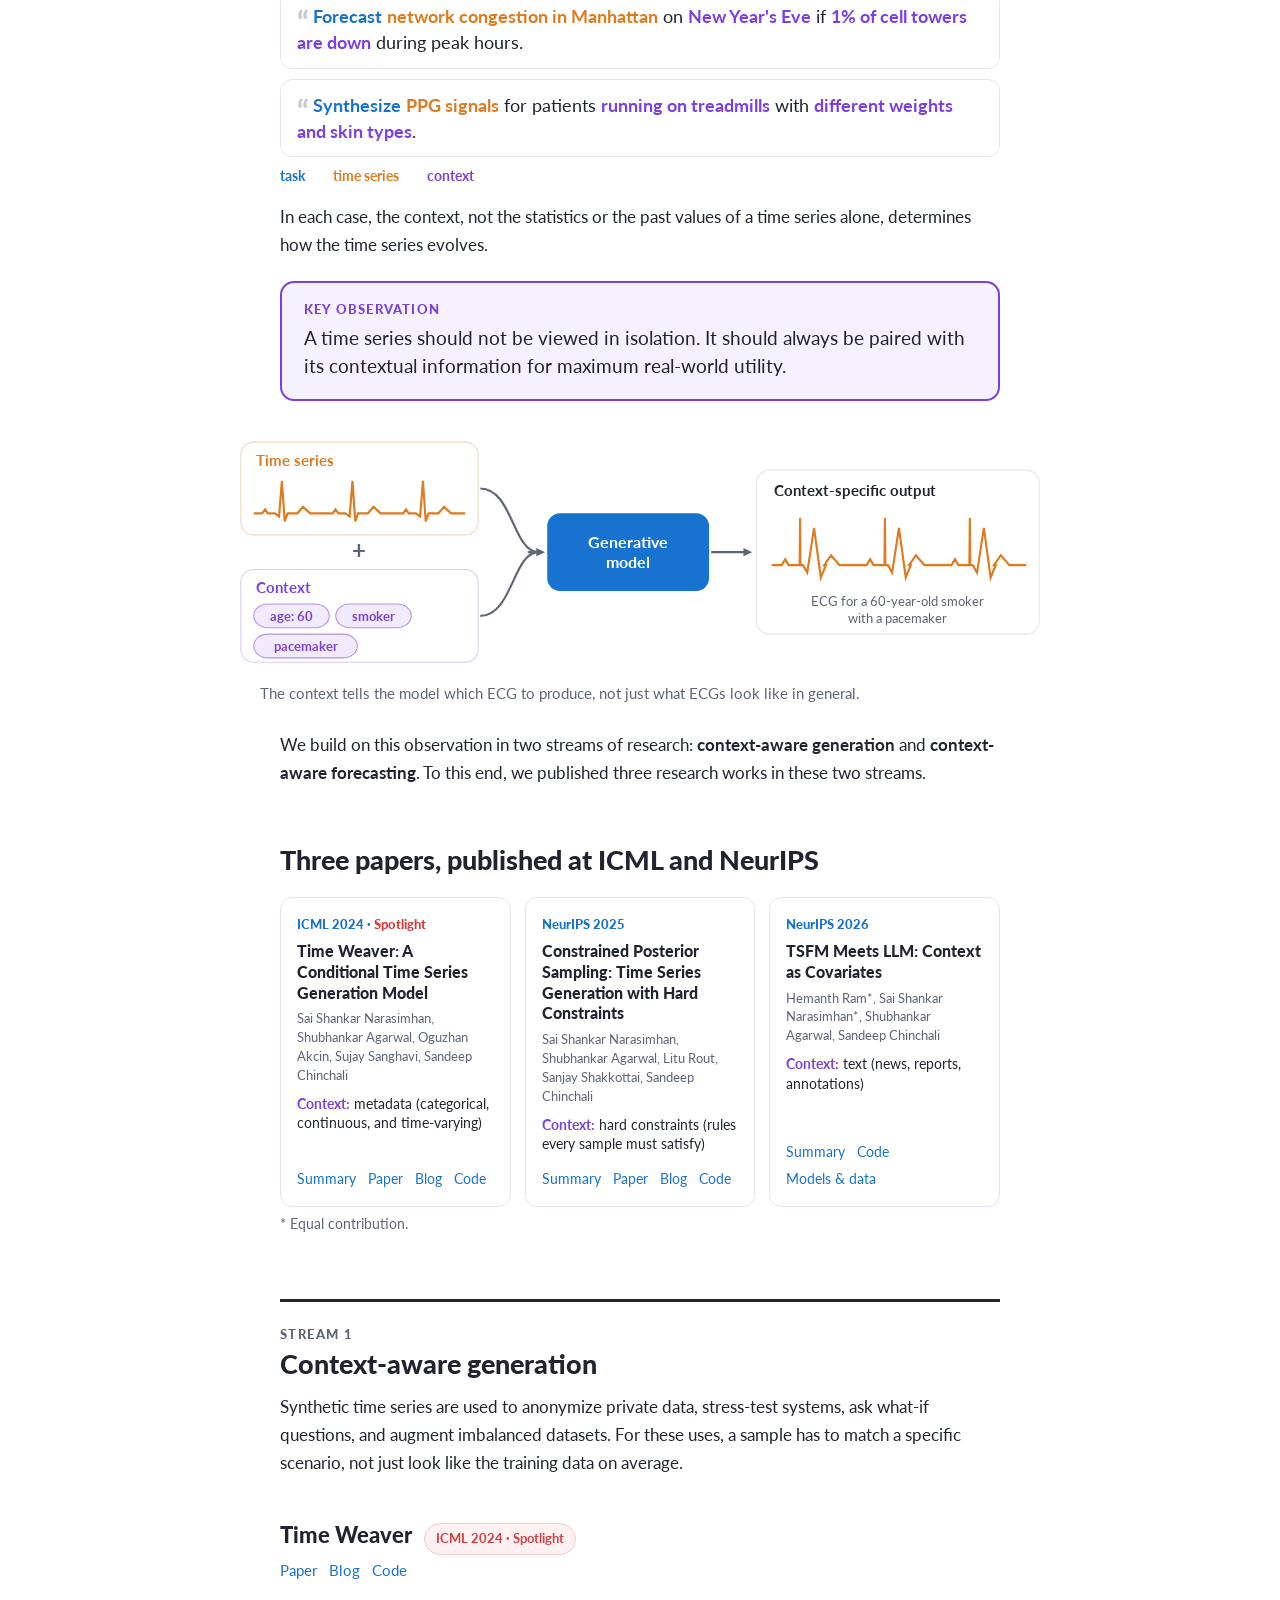
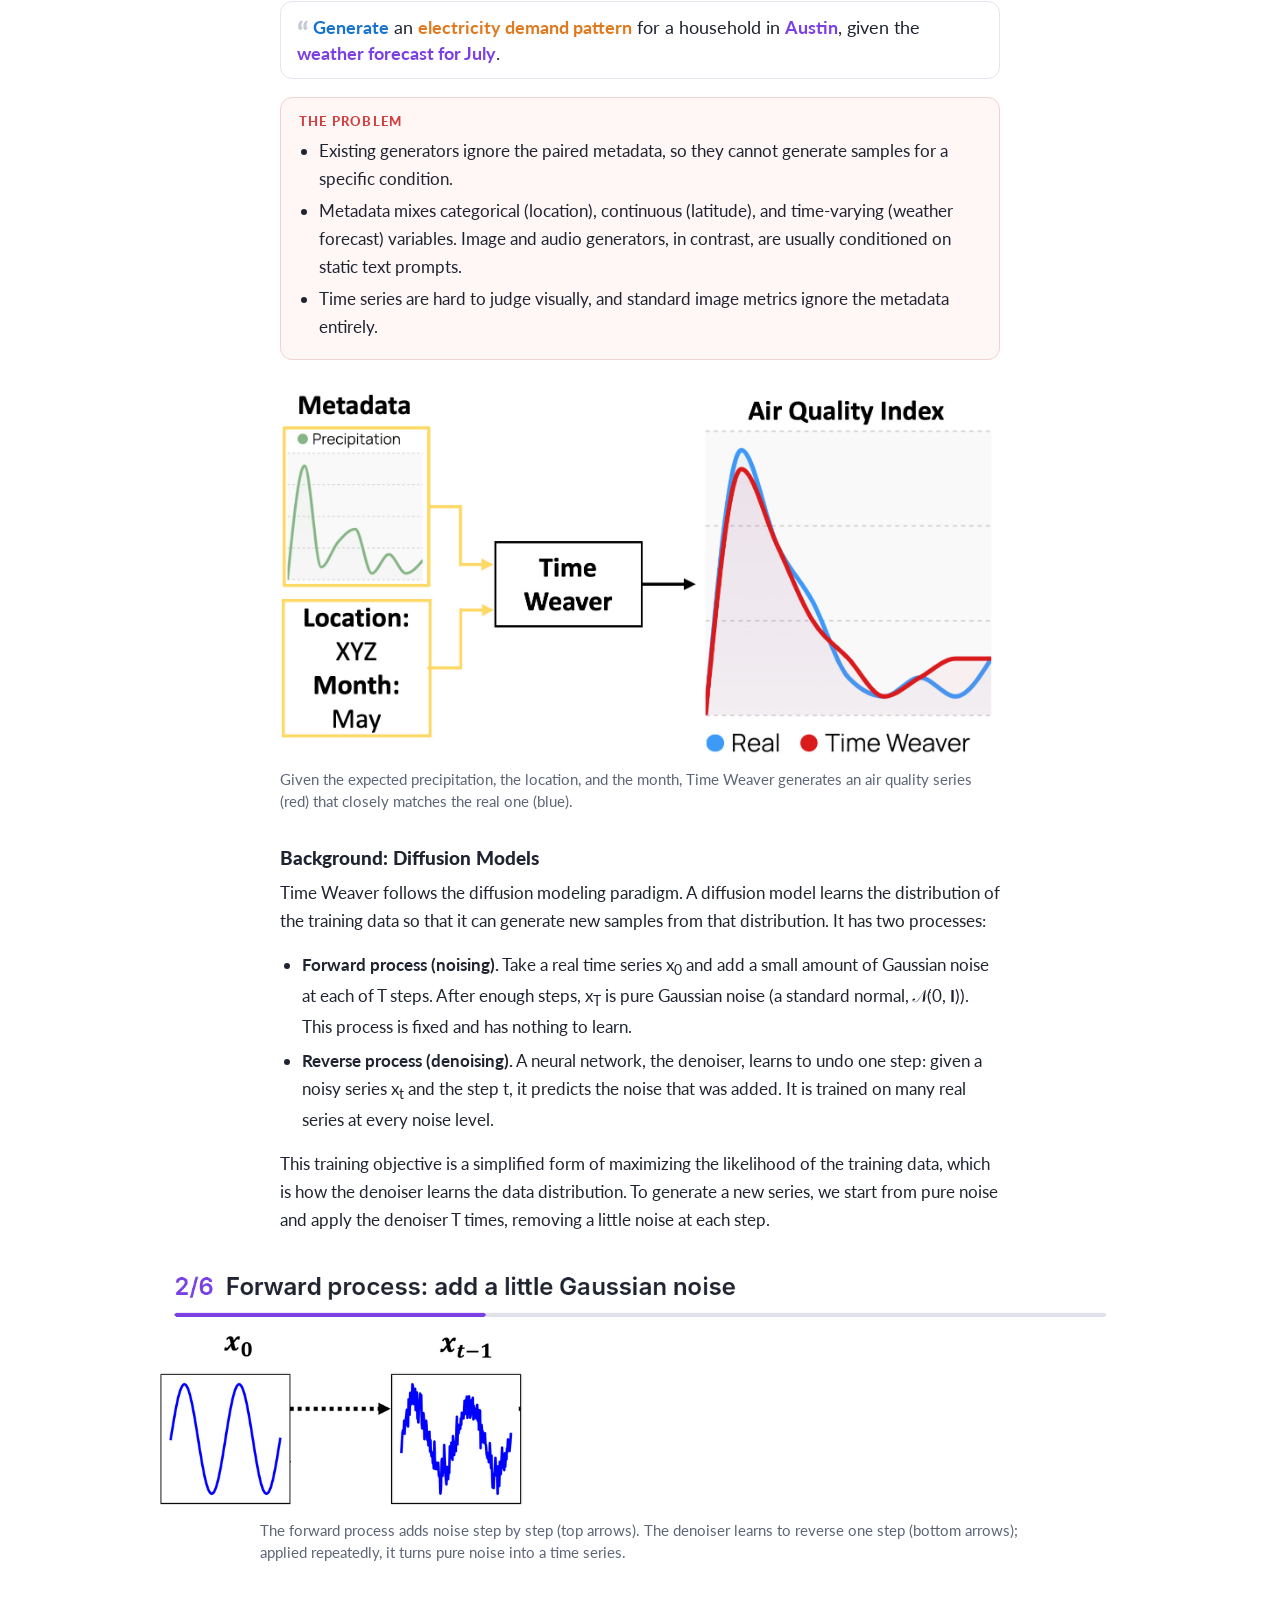
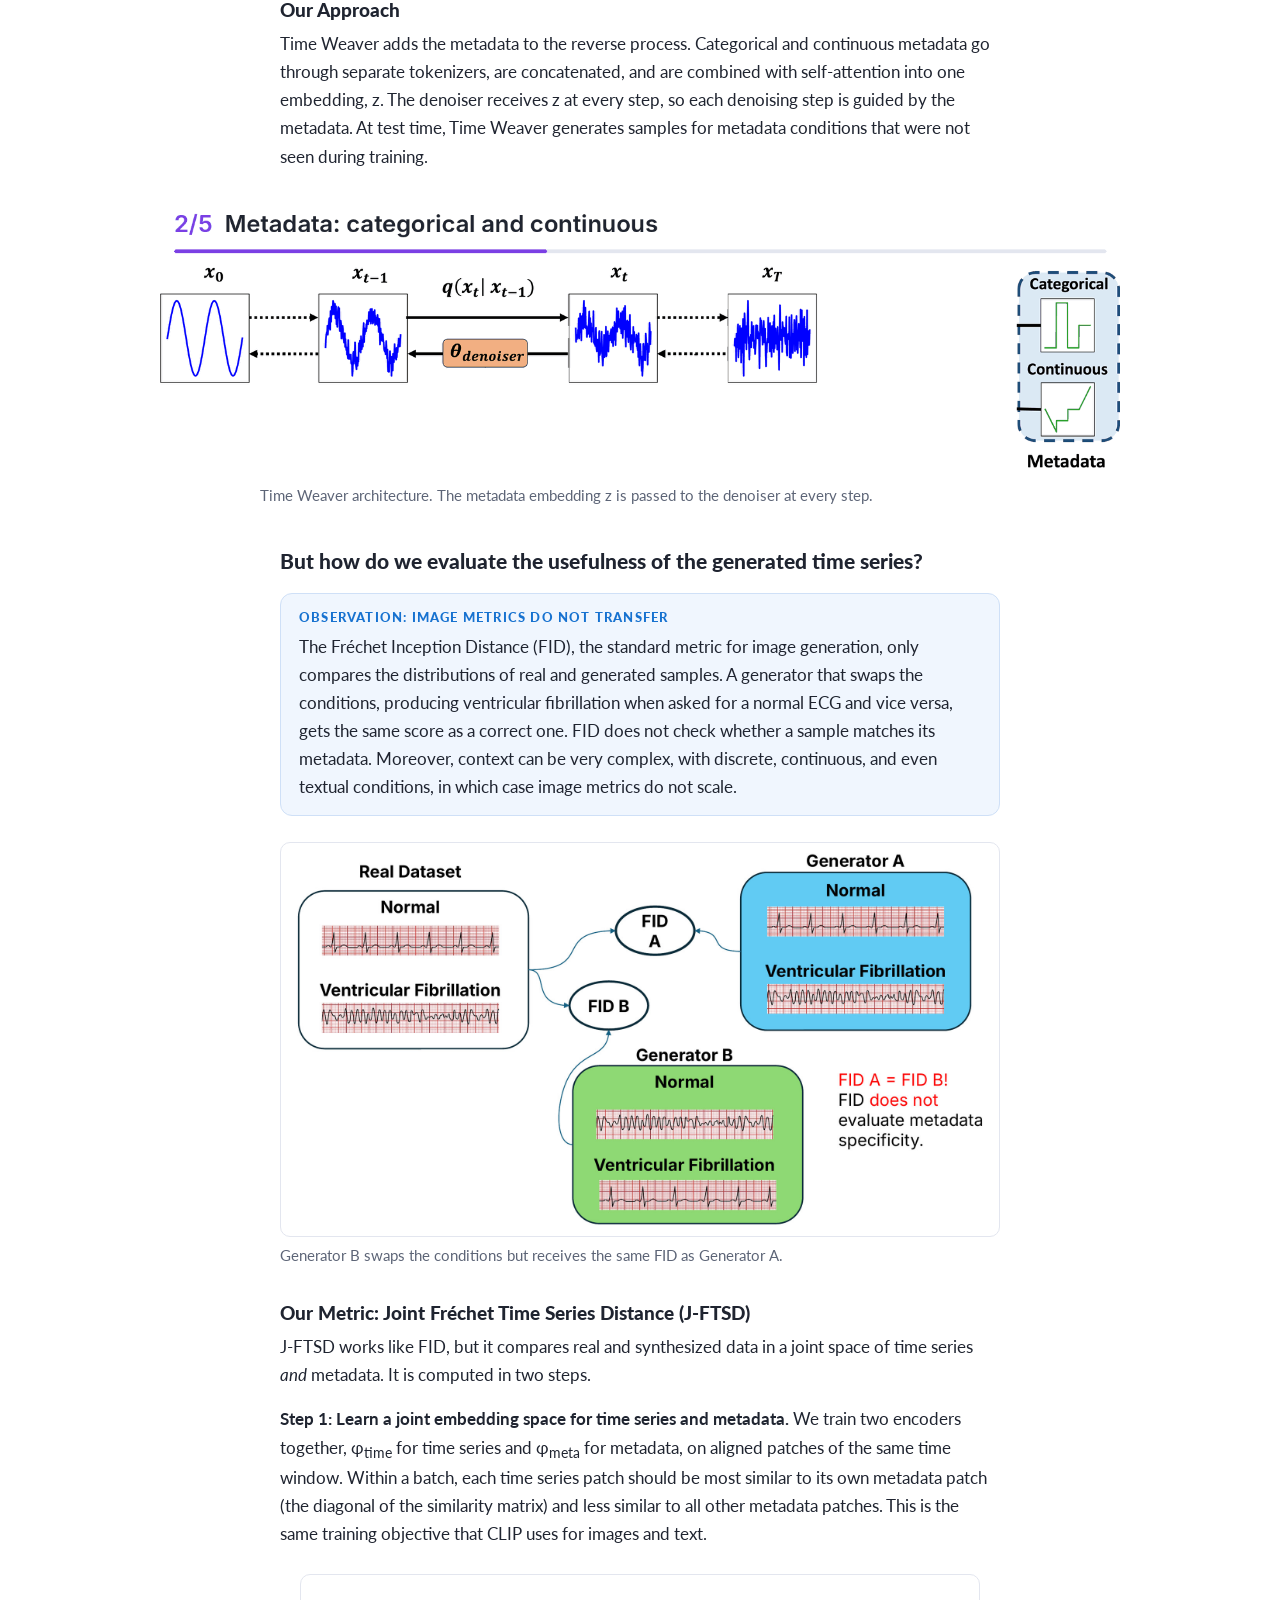
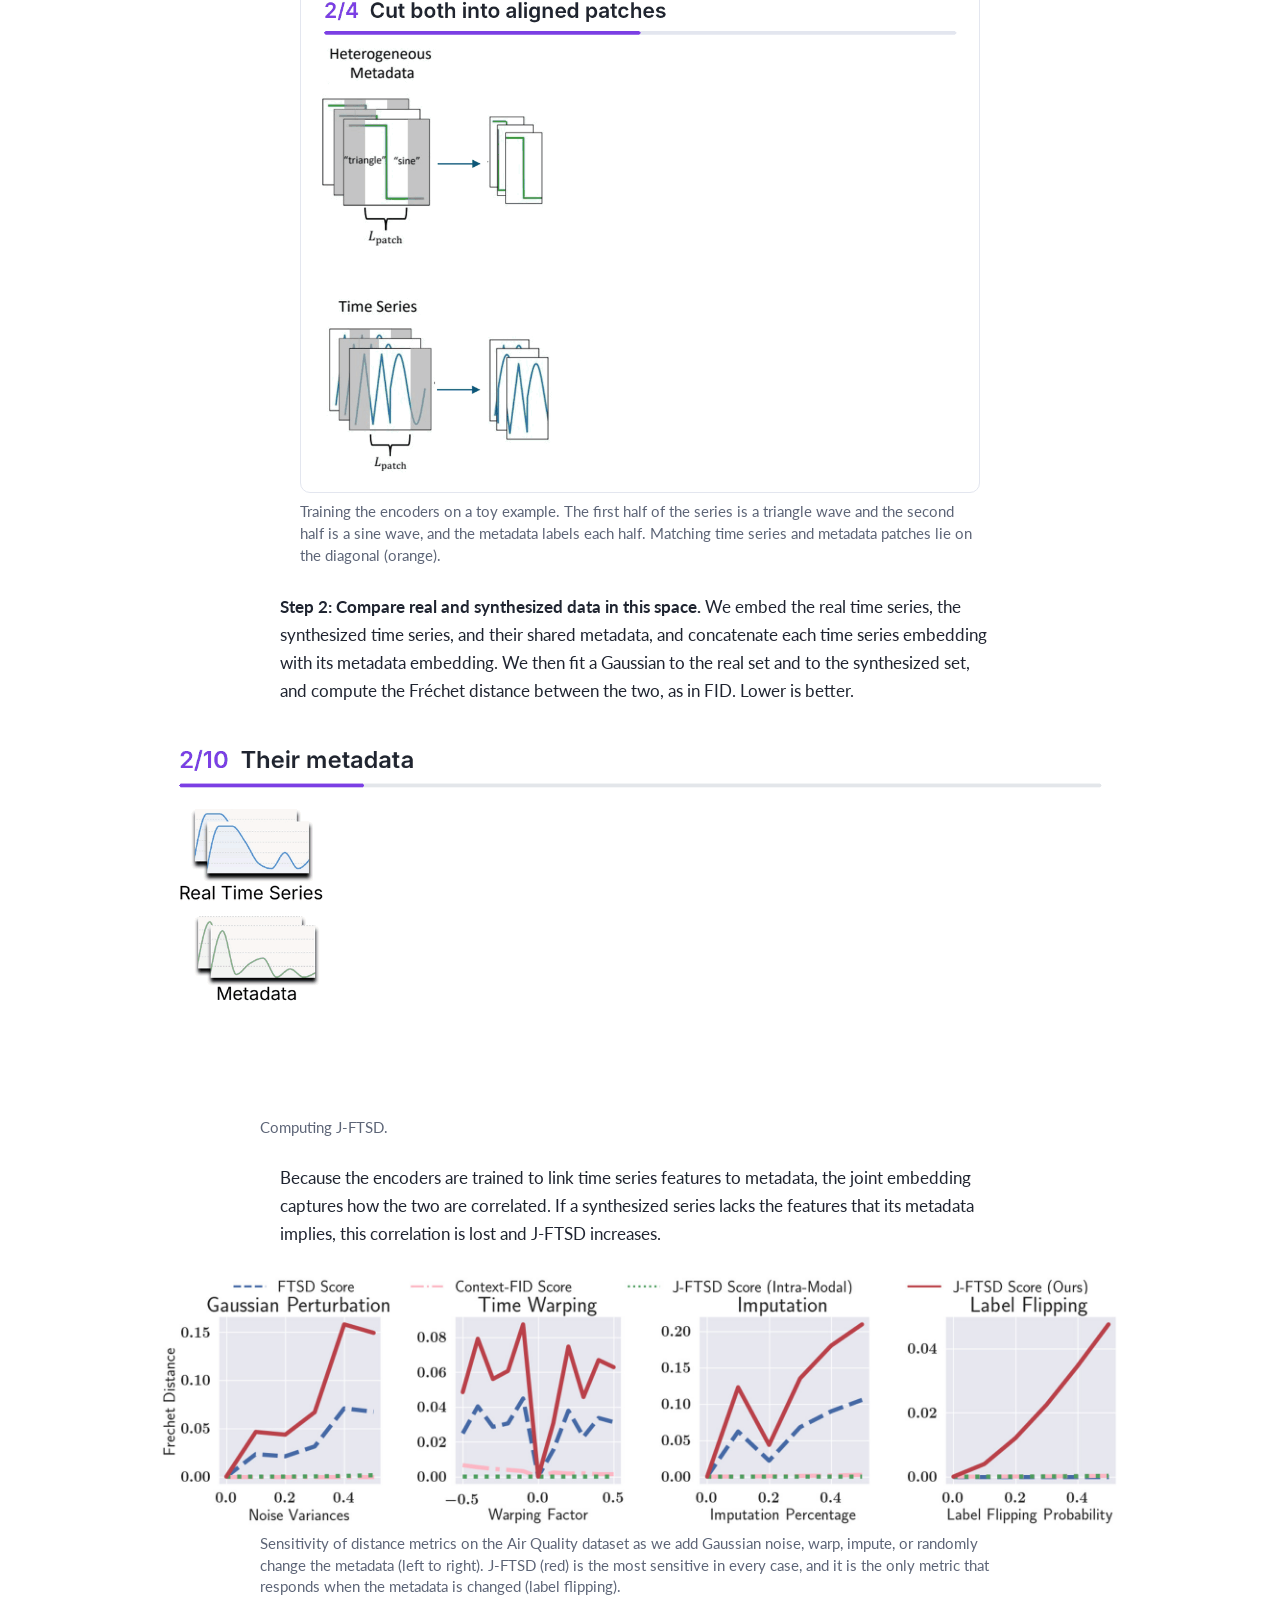
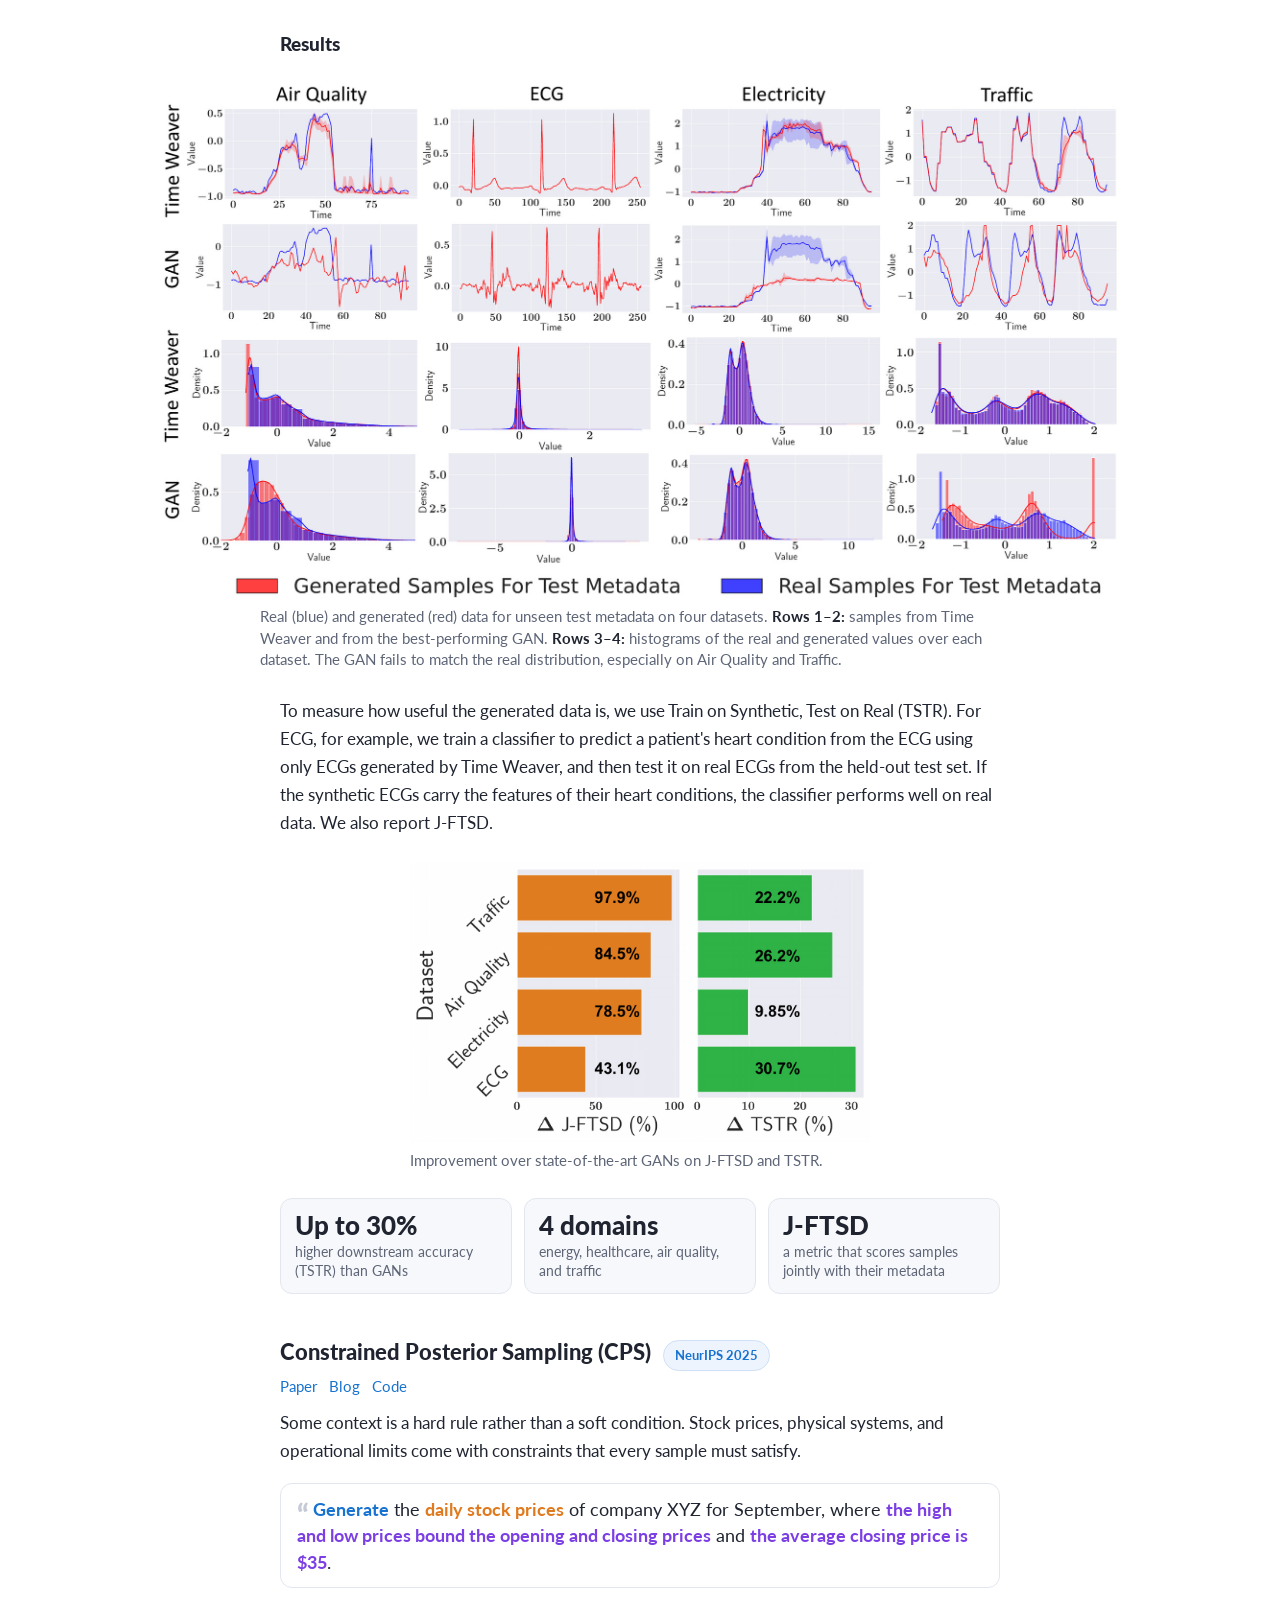
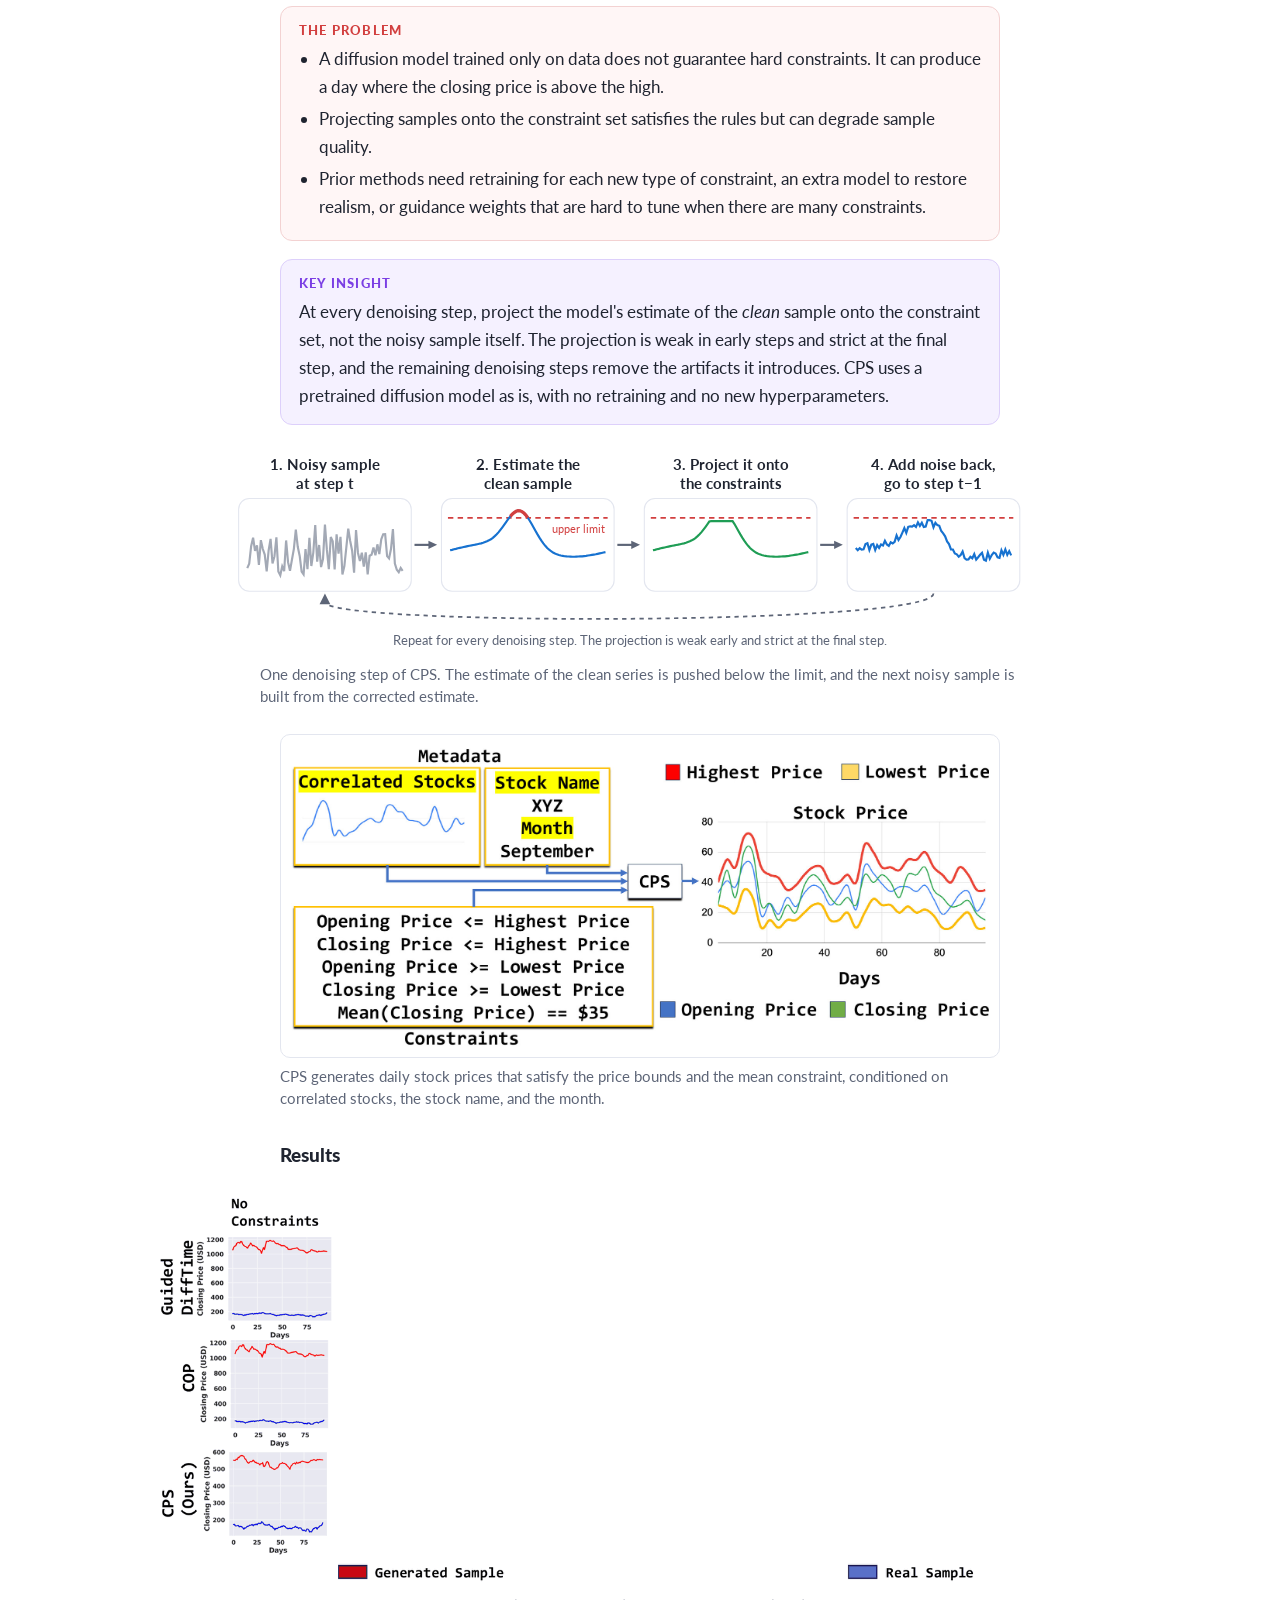
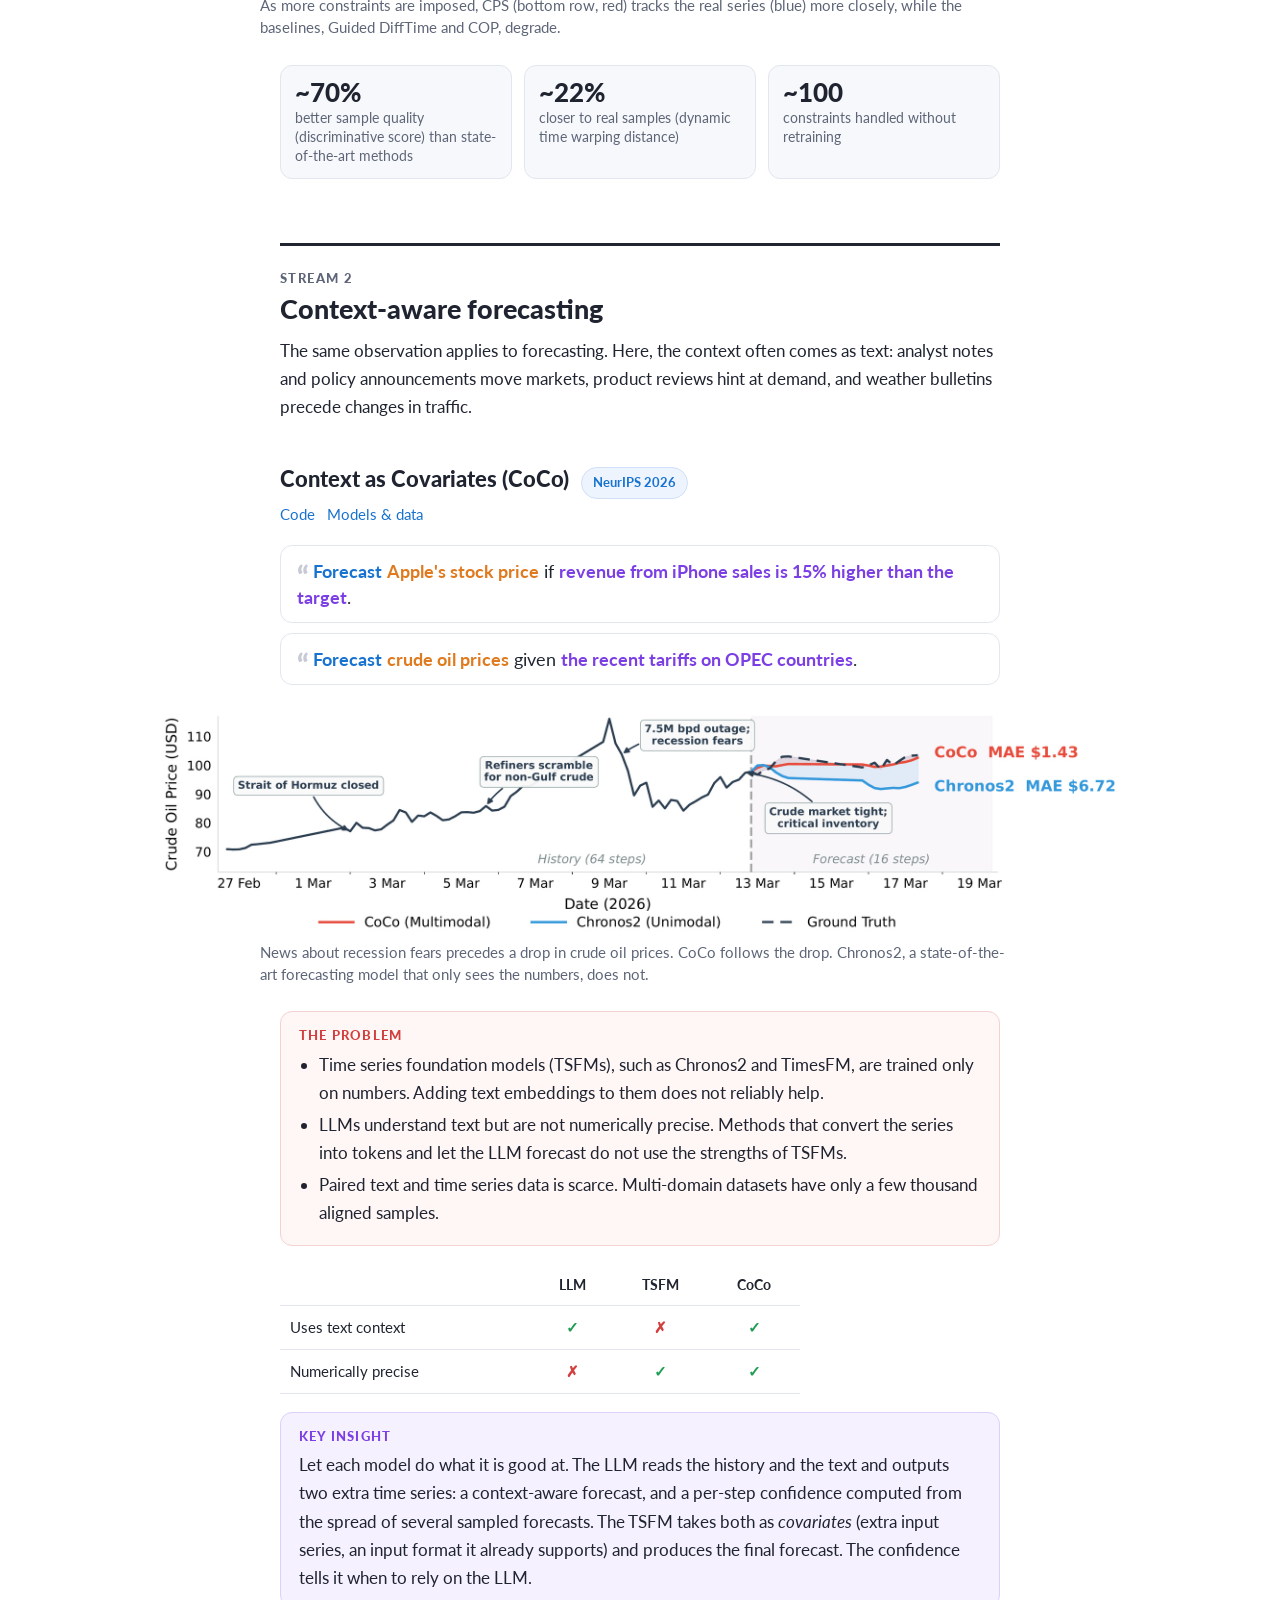
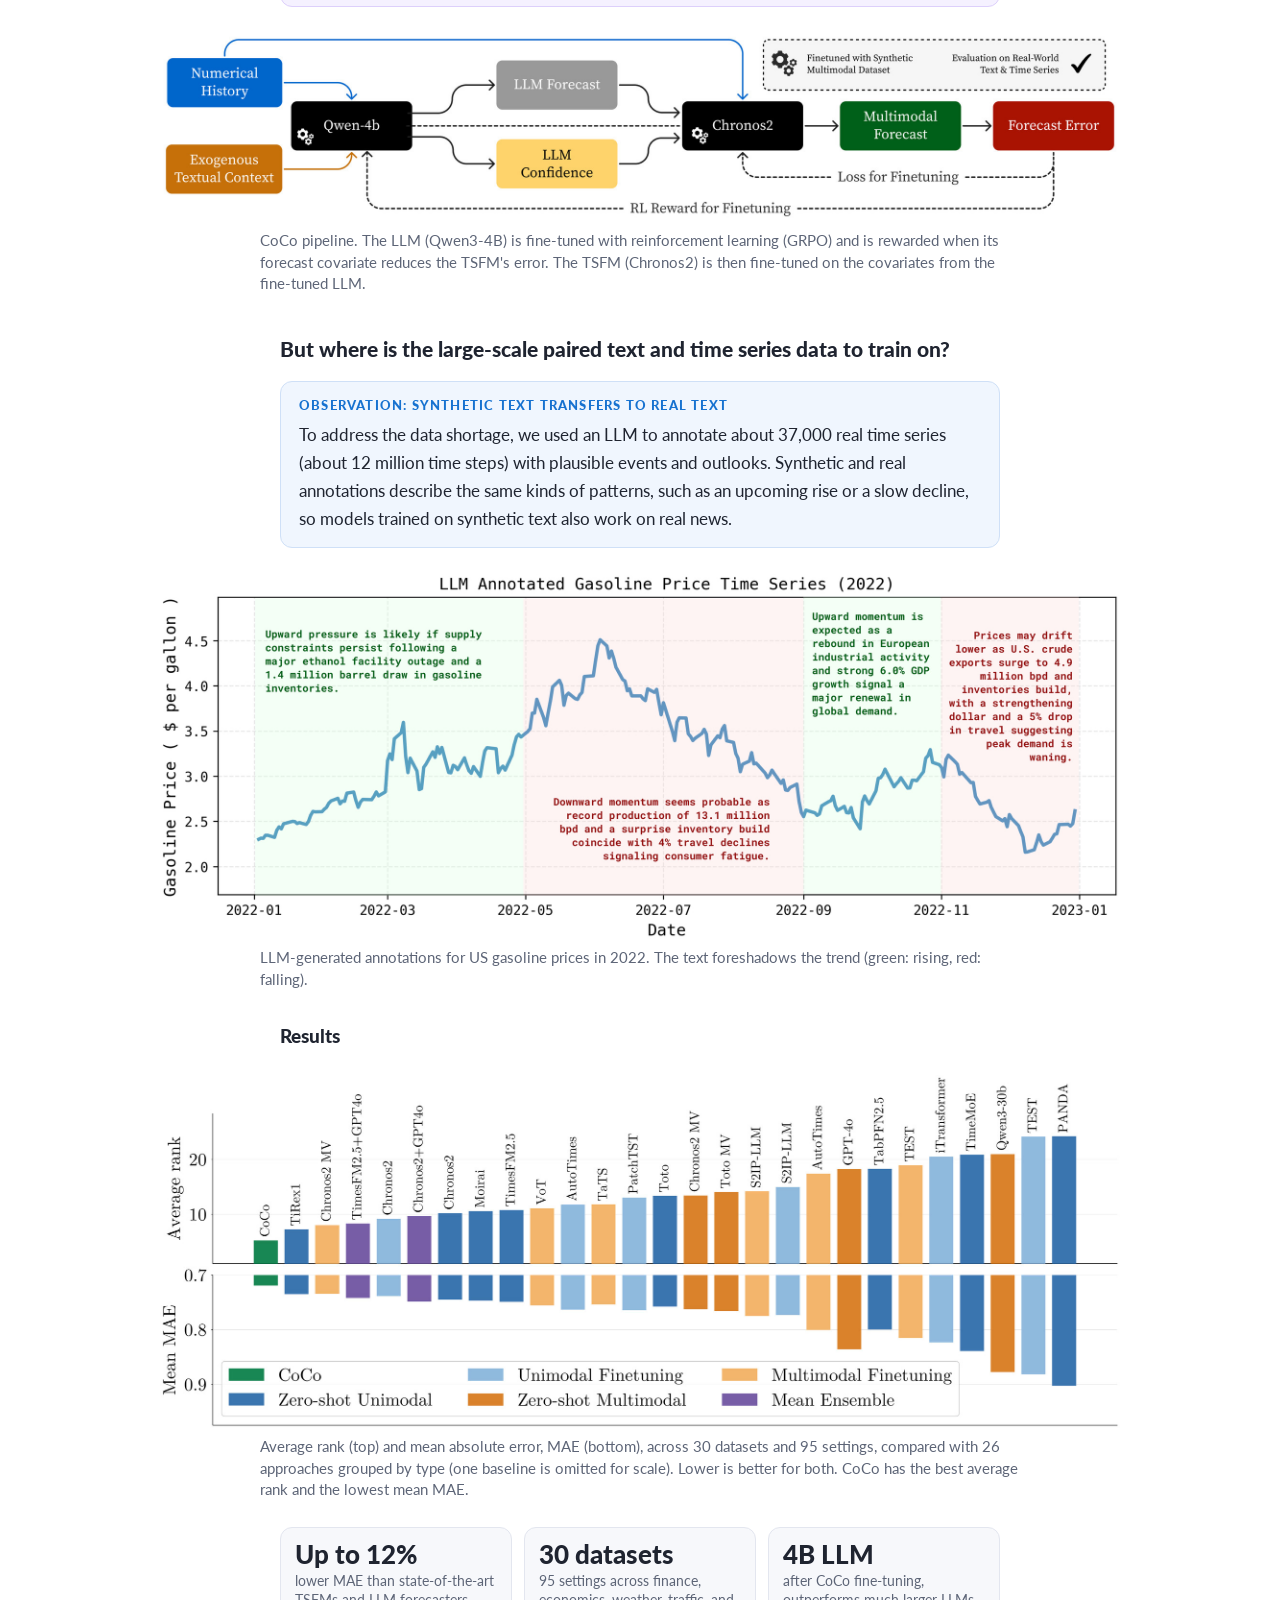
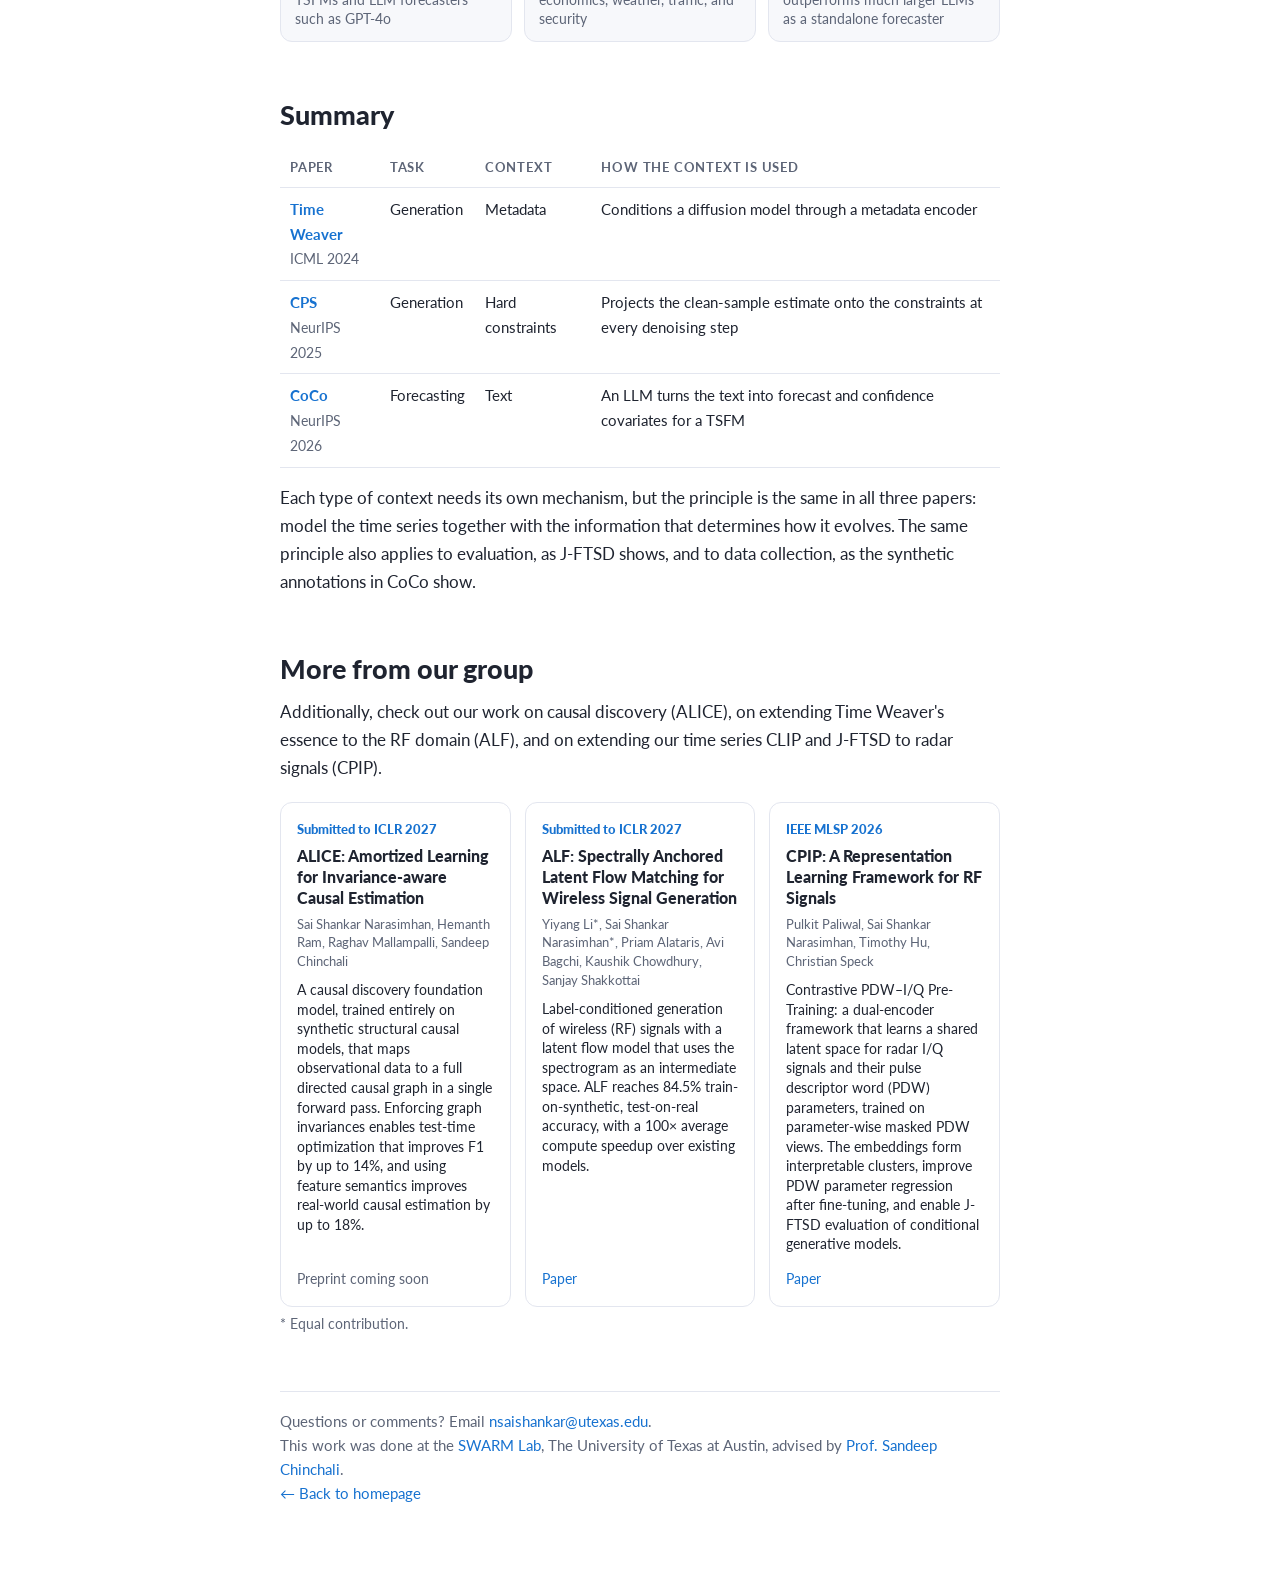
==== commit f1190527: "Add CPIP link" ====
--- a/blog/multimodal-ts/index.html
+++ b/blog/multimodal-ts/index.html
@@ -506,6 +506,7 @@
     <div class="ttl">CPIP: A Representation Learning Framework for RF Signals</div>
     <div class="auth">Pulkit Paliwal, Sai Shankar Narasimhan, Timothy Hu, Christian Speck</div>
     <div class="ctx">Contrastive PDW&ndash;I/Q Pre-Training: a dual-encoder framework that learns a shared latent space for radar I/Q signals and their pulse descriptor word (PDW) parameters, trained on parameter-wise masked PDW views. The embeddings form interpretable clusters, improve PDW parameter regression after fine-tuning, and enable J-FTSD evaluation of conditional generative models.</div>
+    <div class="links"><a href="https://openreview.net/forum?id=I2aY7cj9Jq">Paper</a></div>
   </div>
 </div>
 <p style="font-size:13.5px;color:var(--muted)">* Equal contribution.</p>
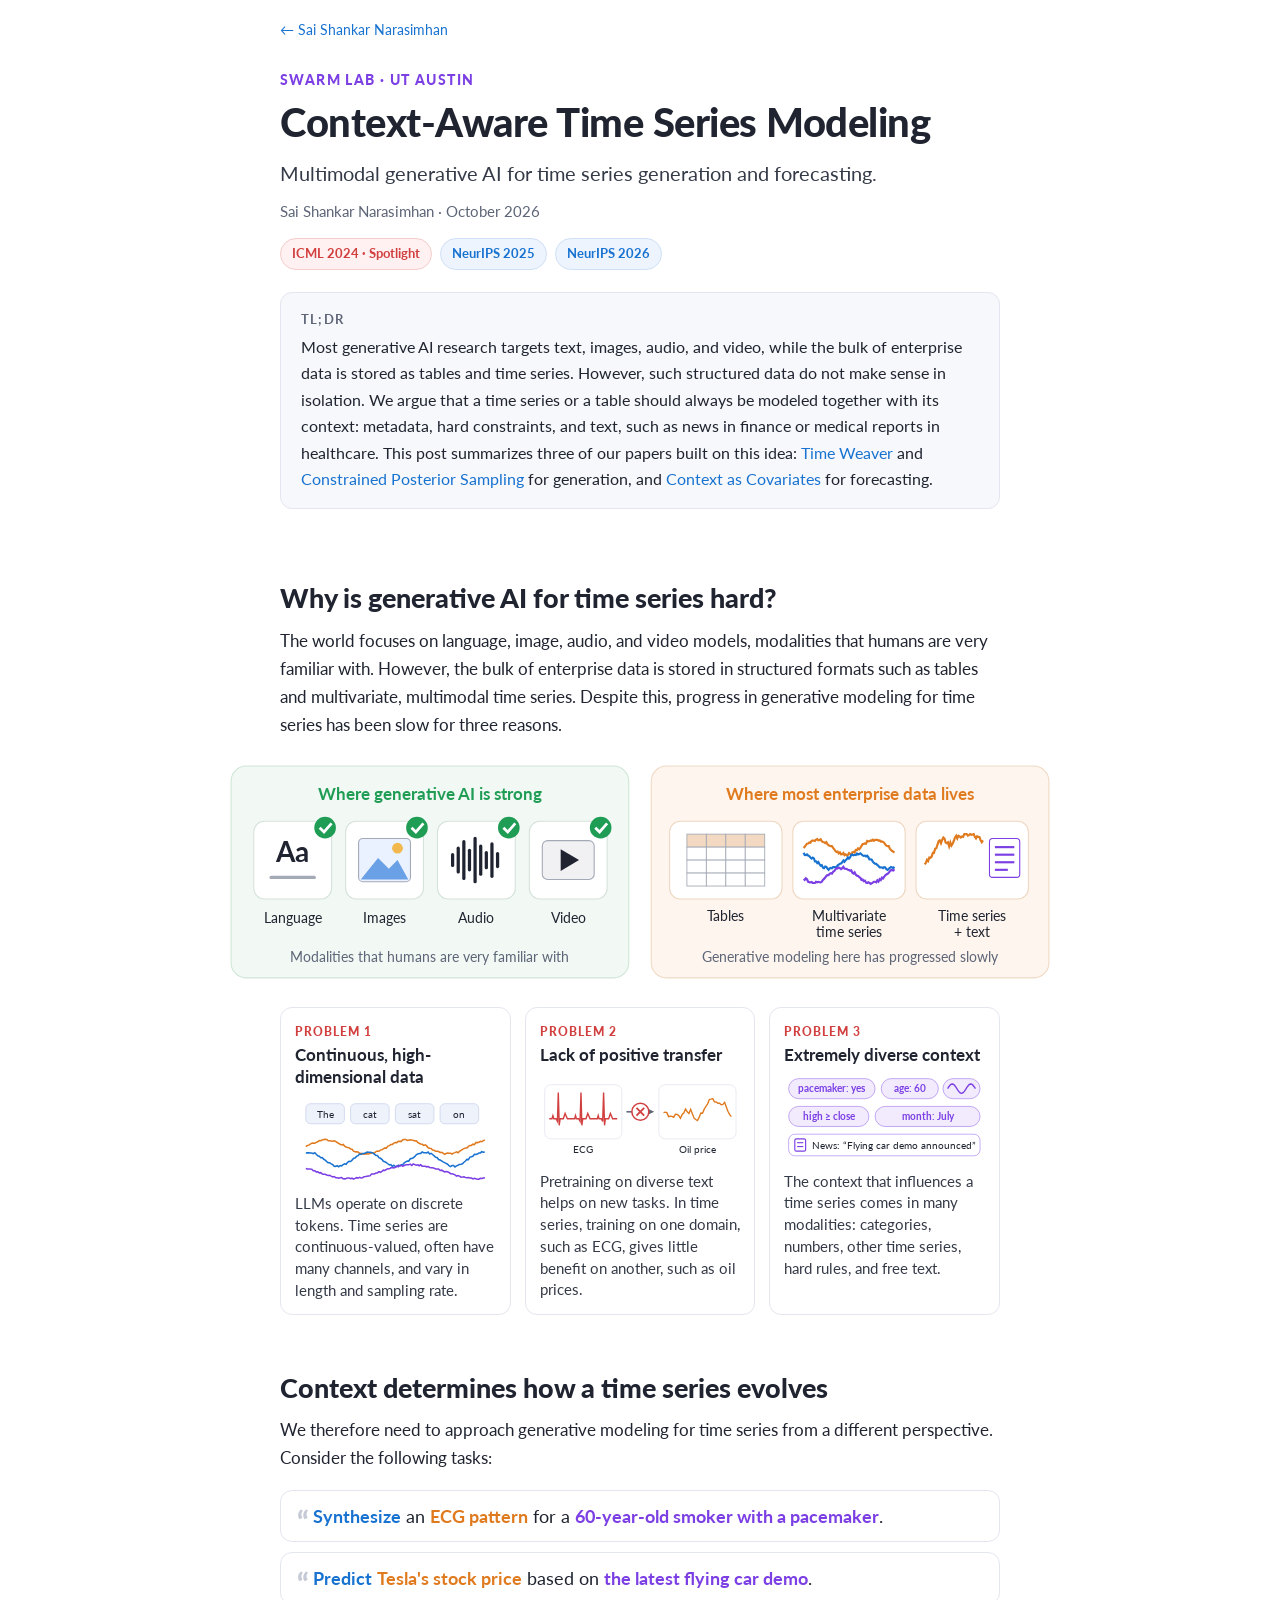
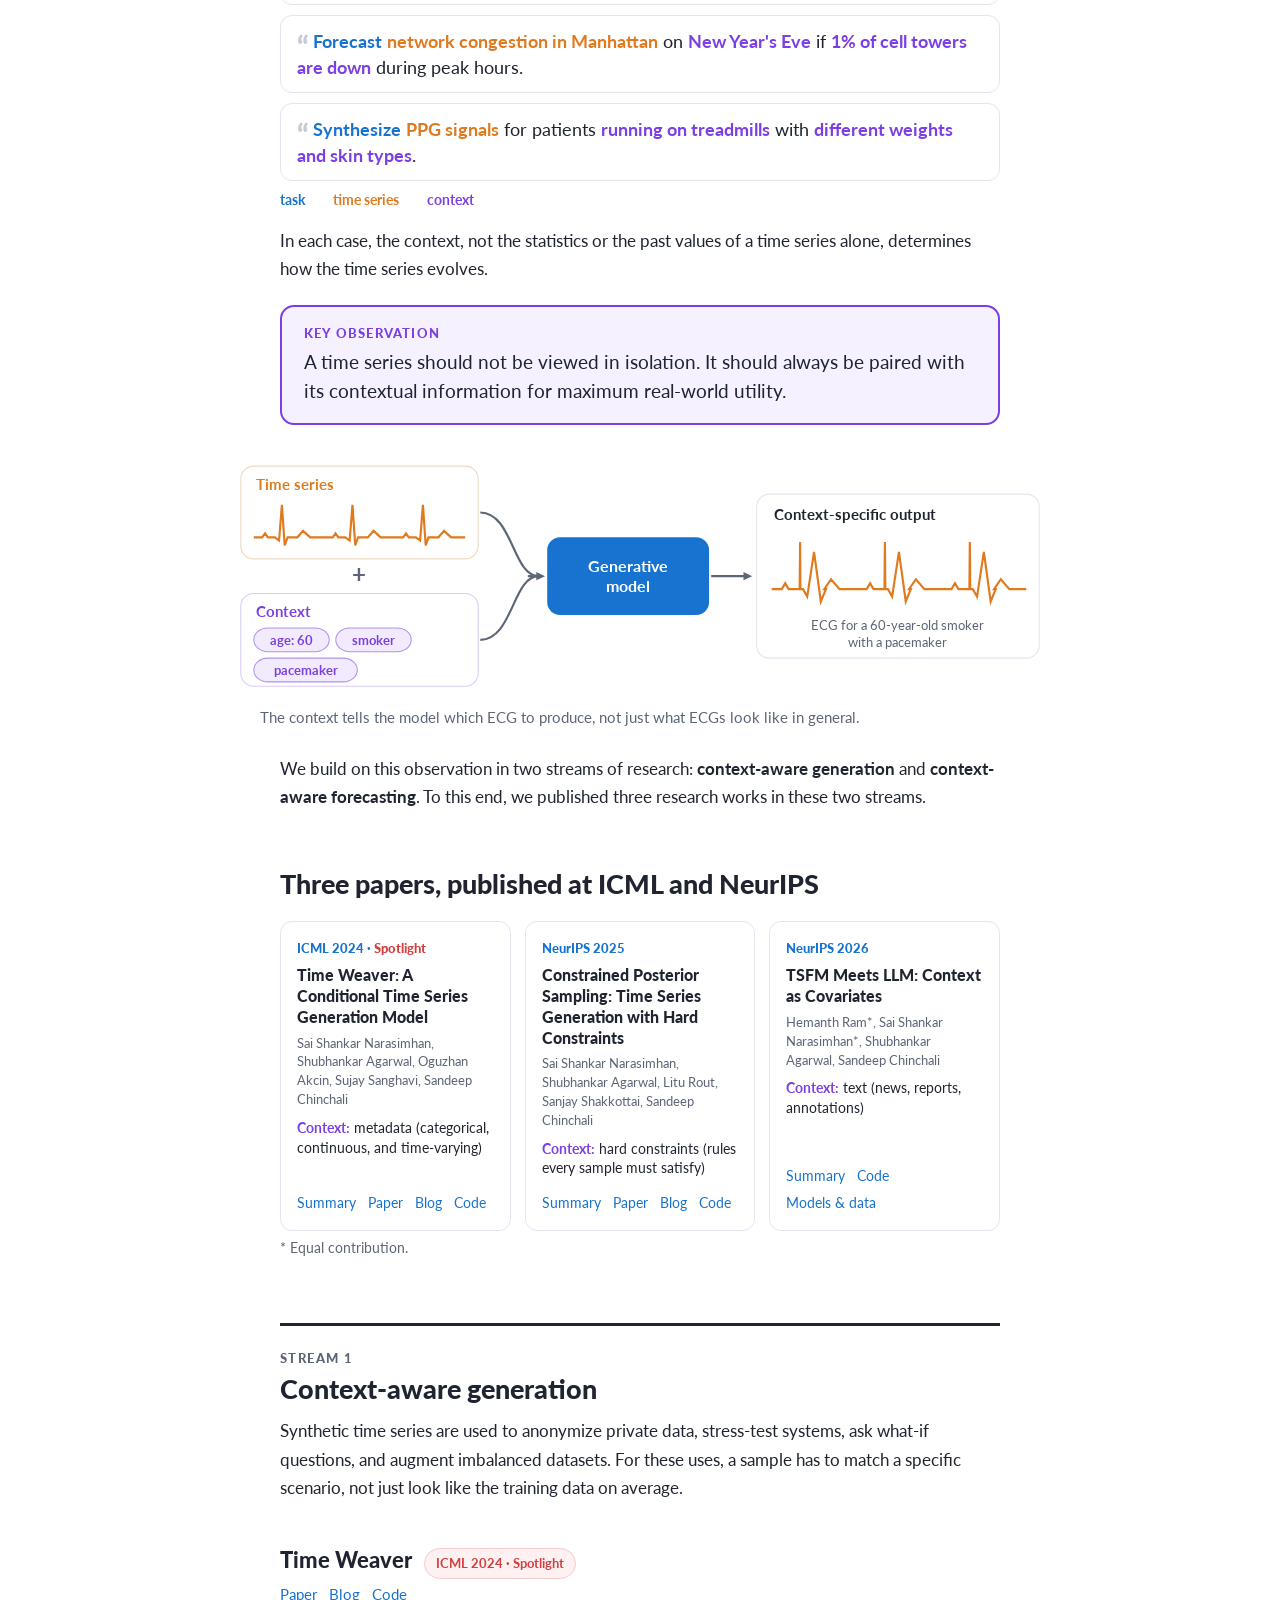
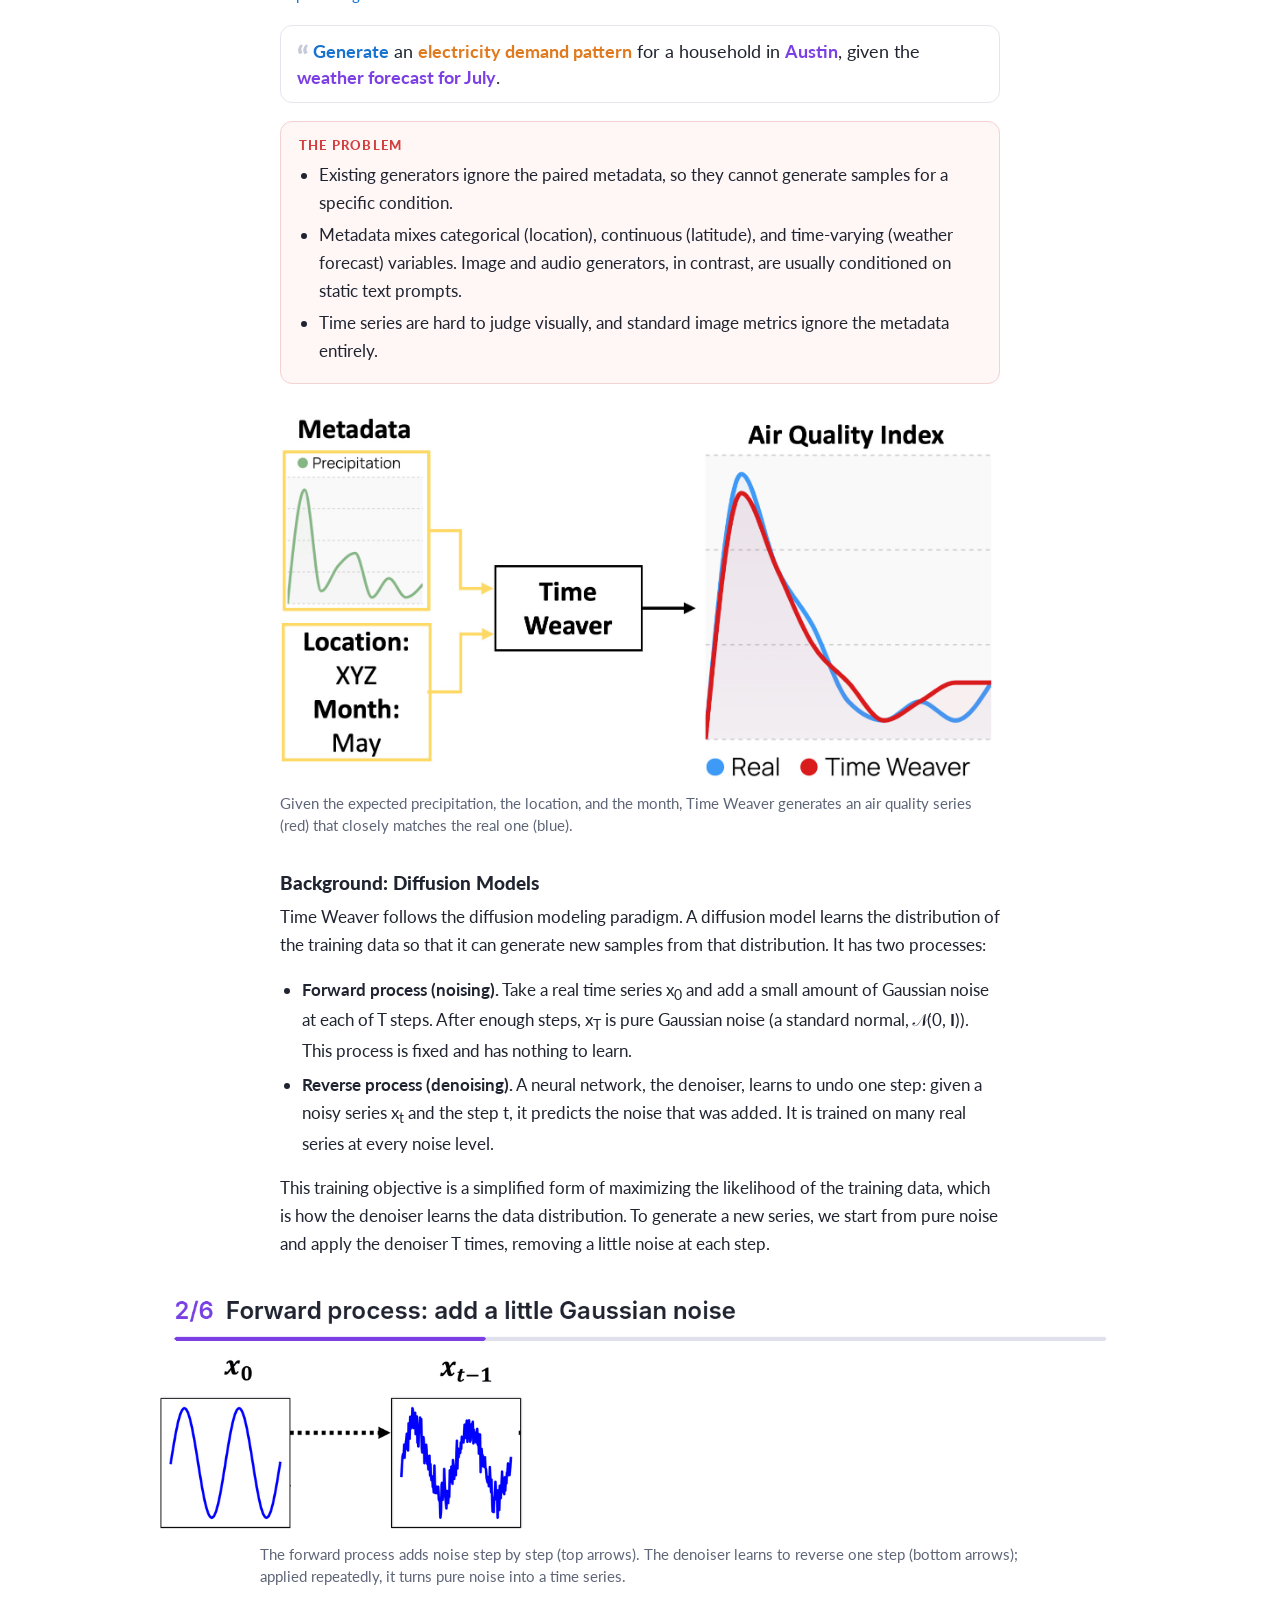
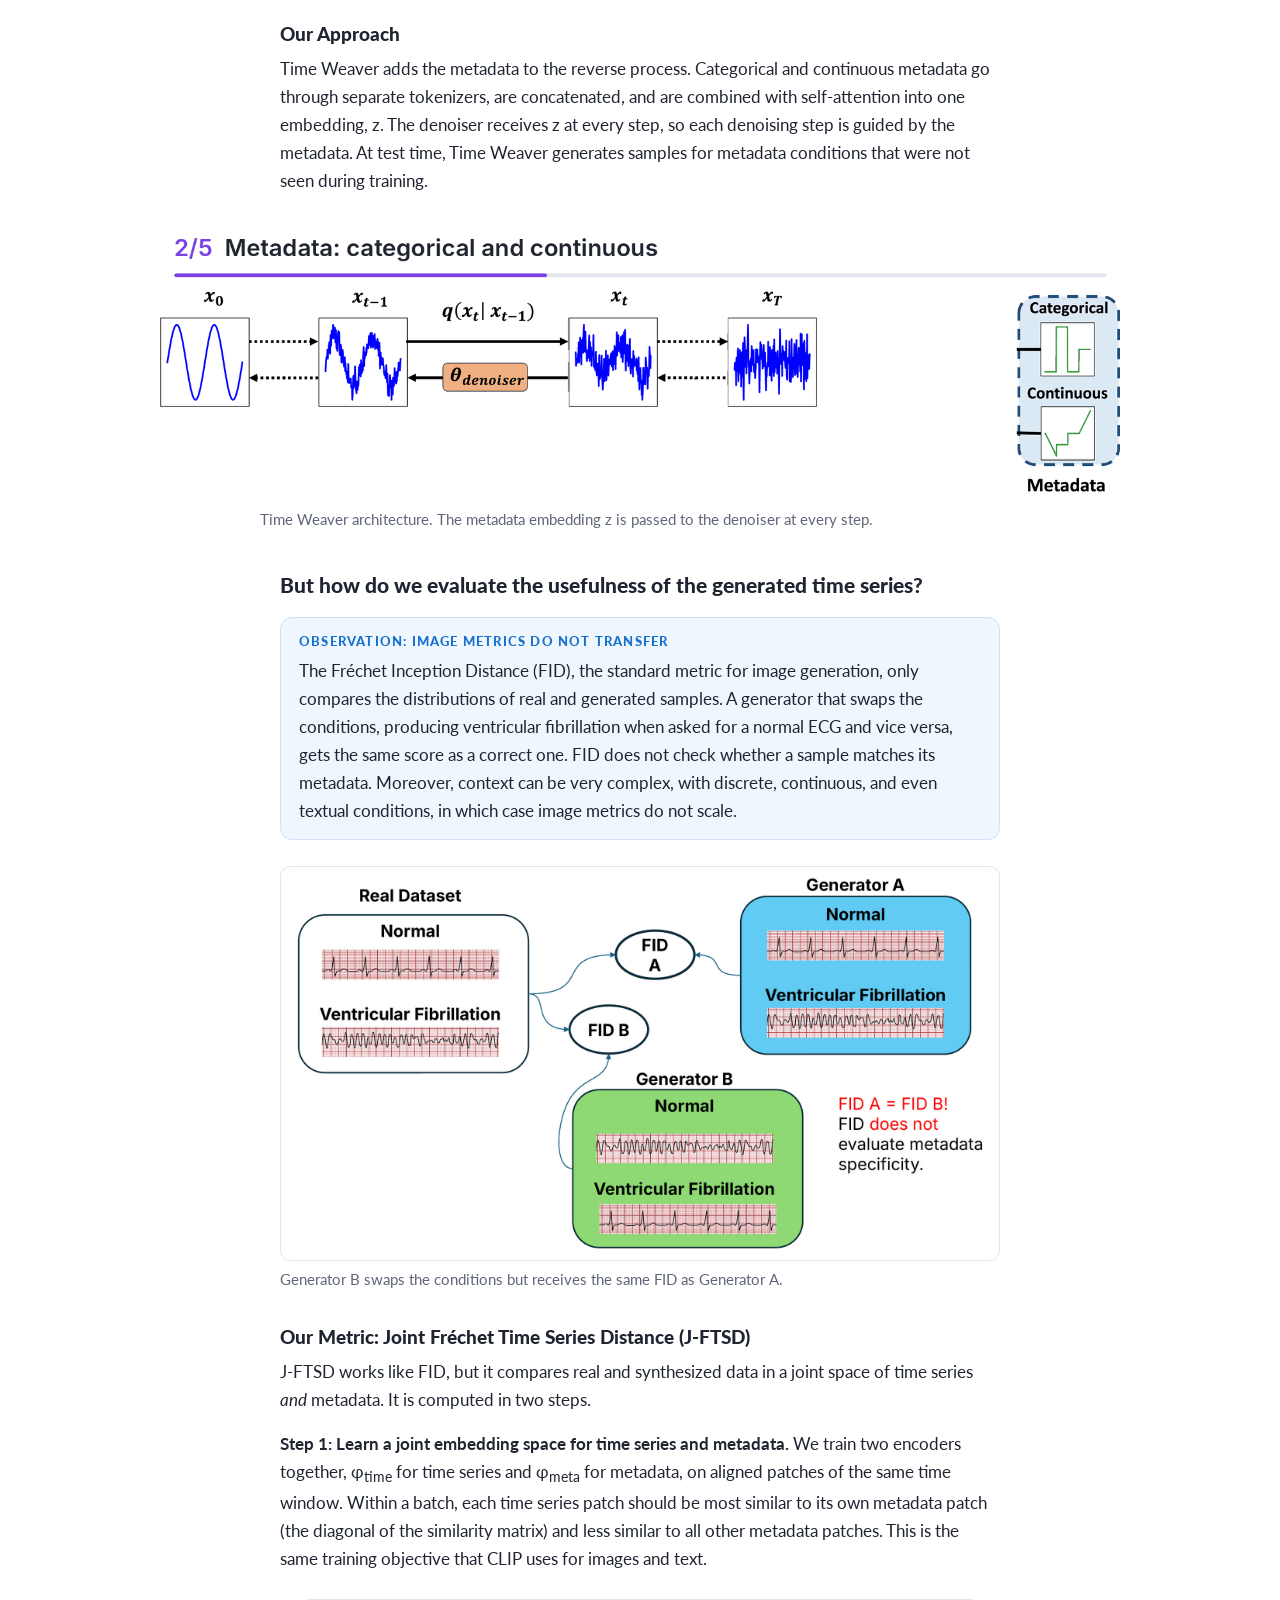
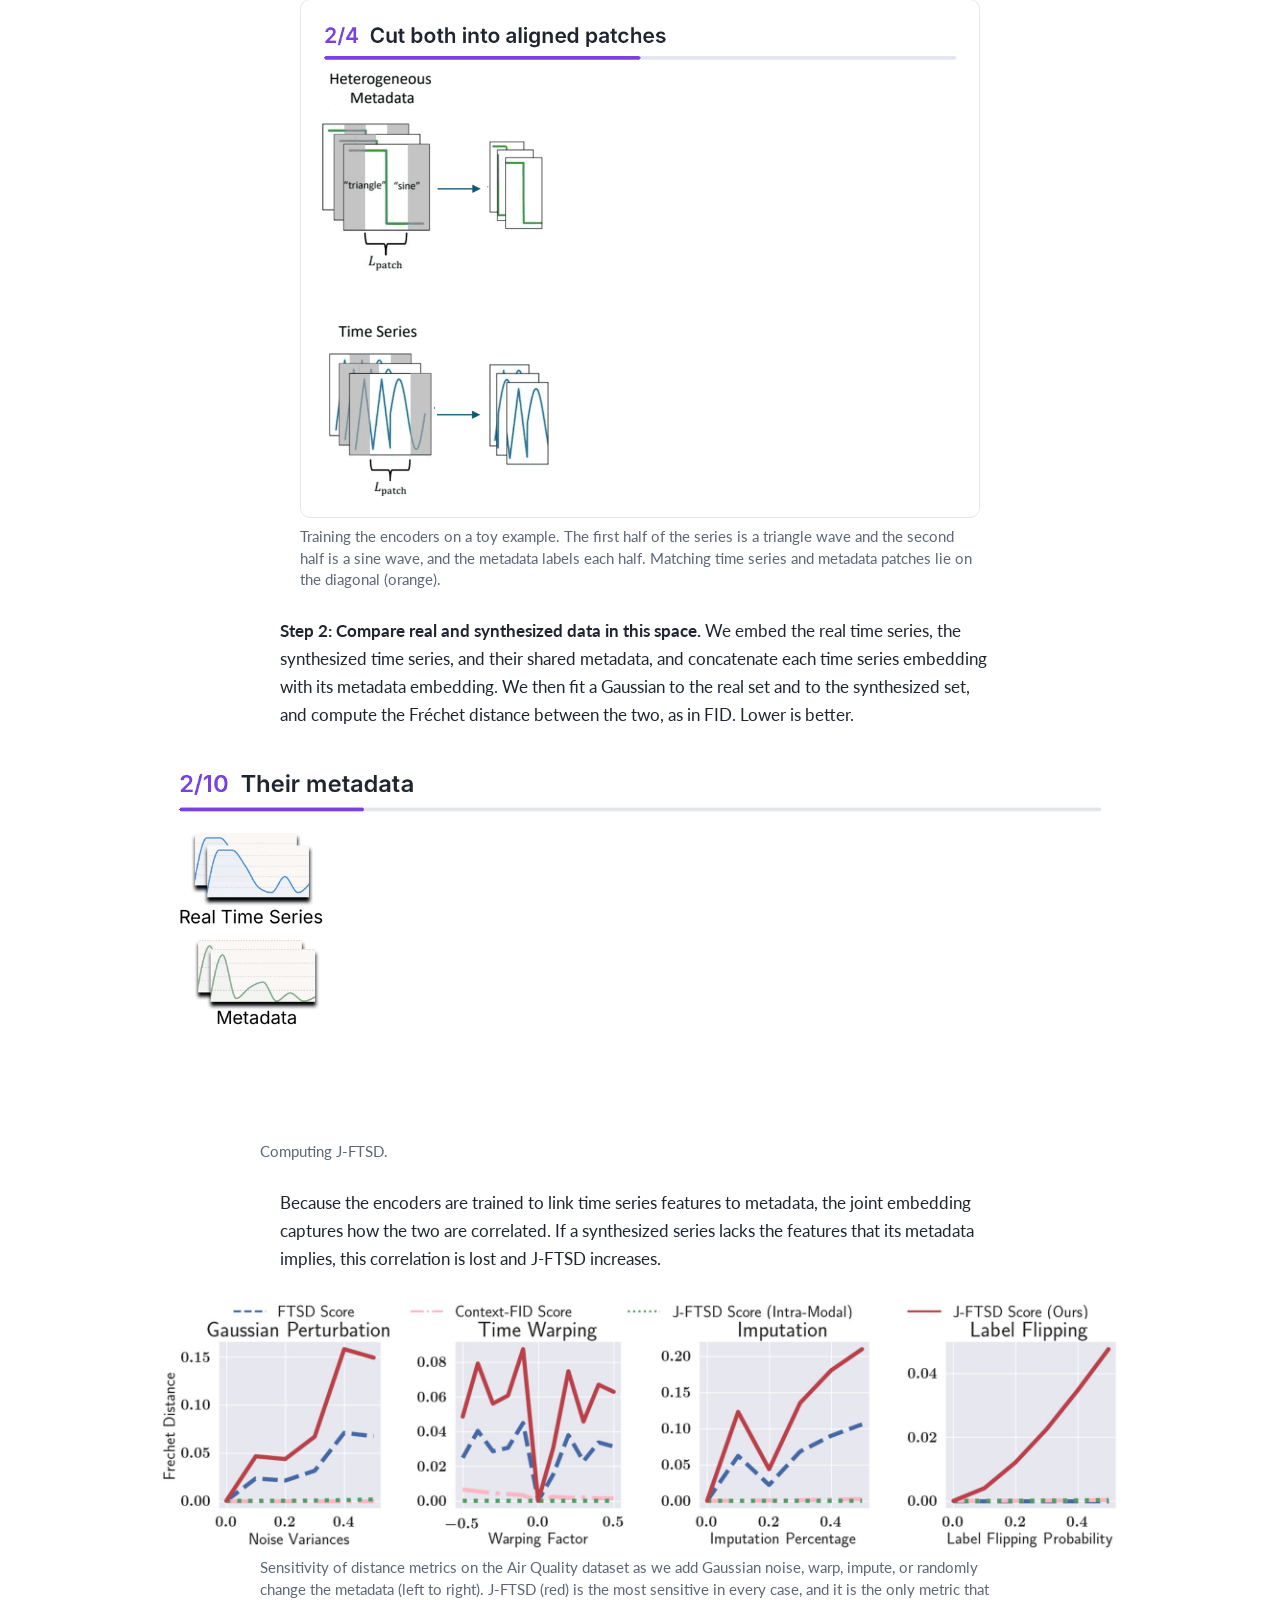
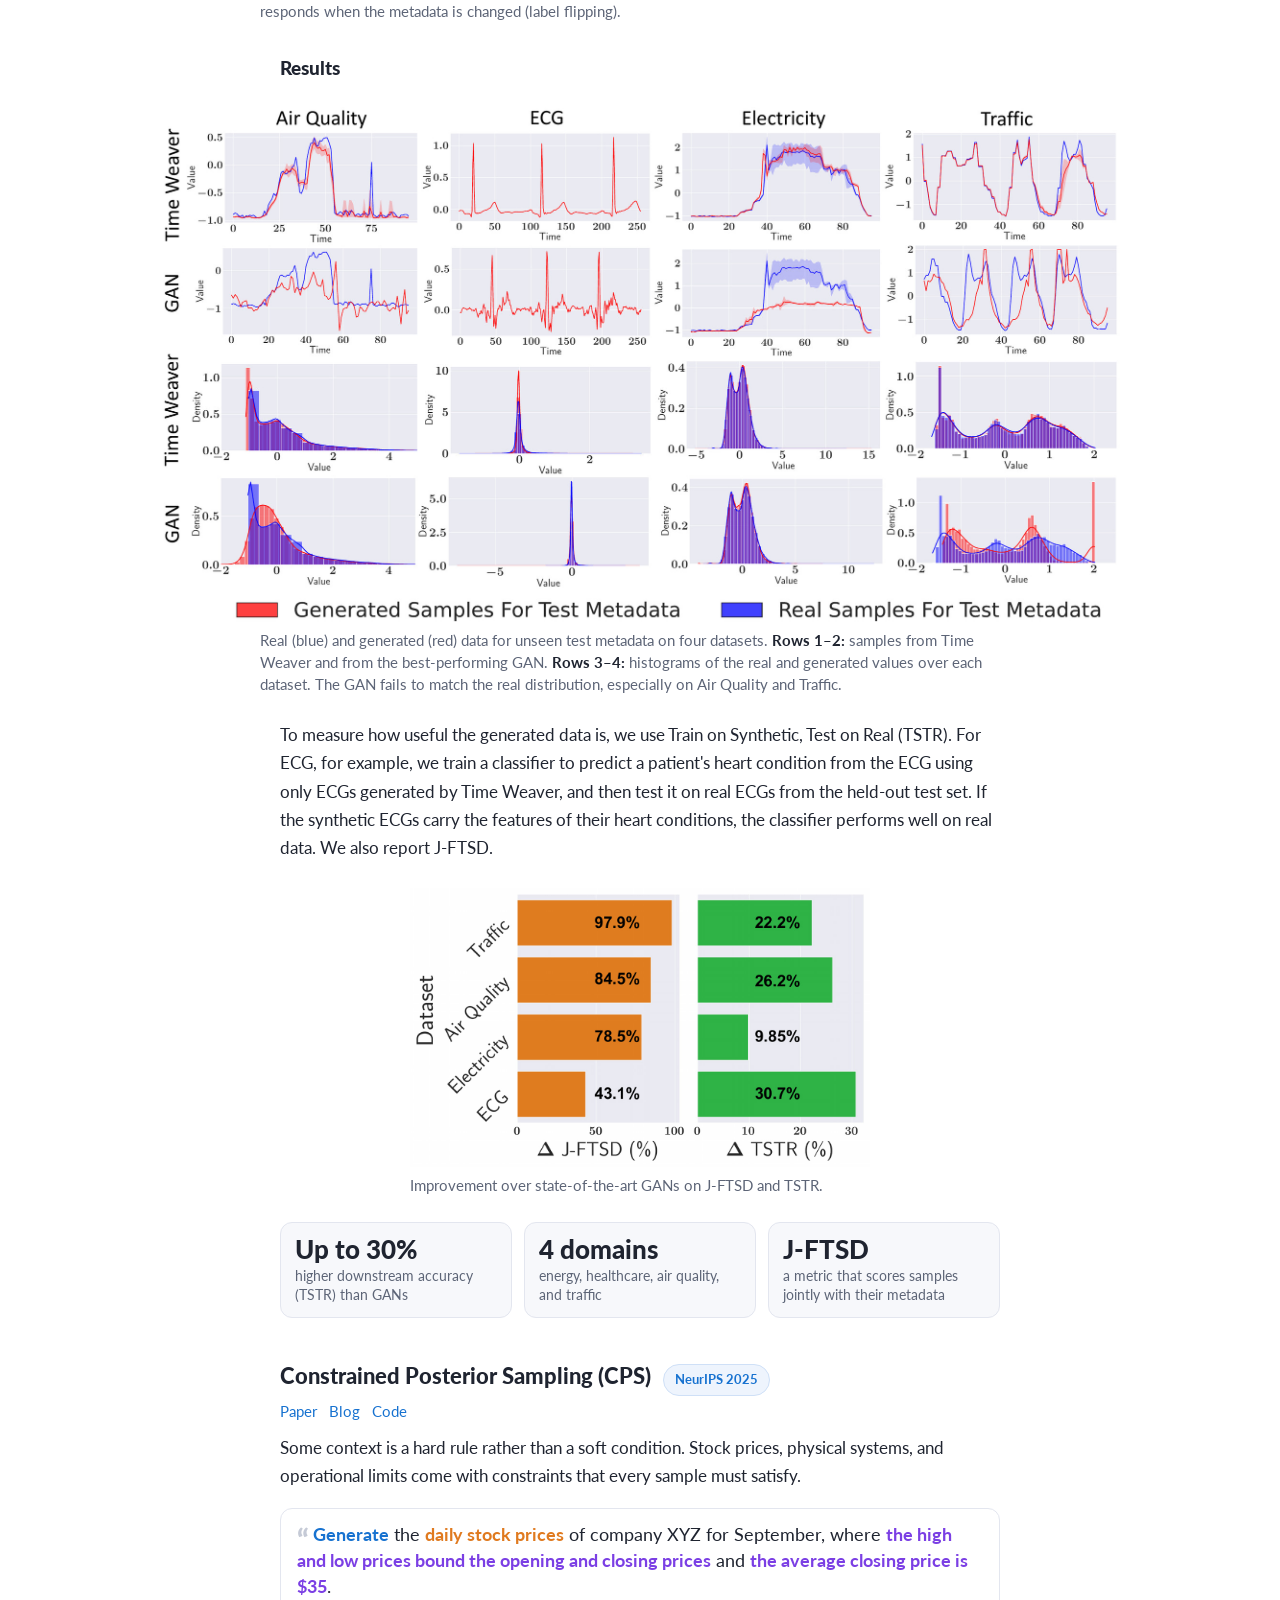
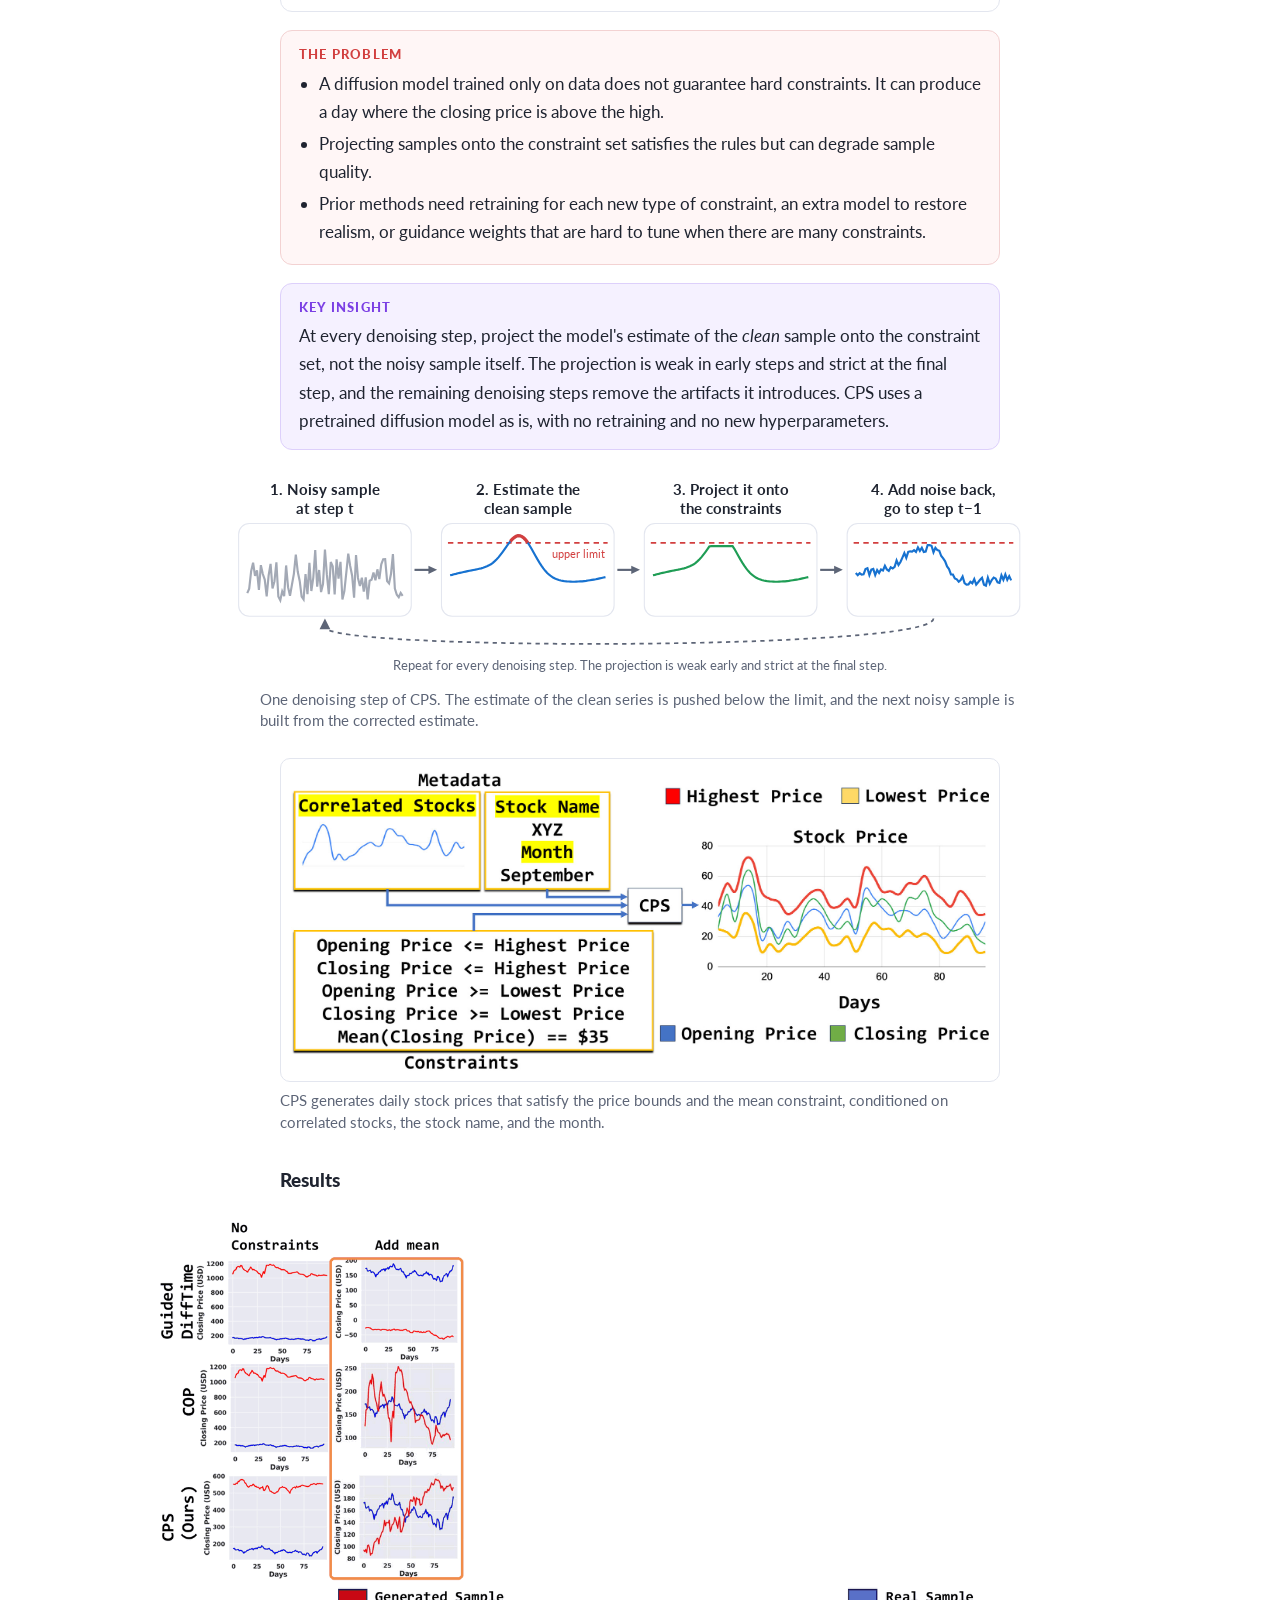
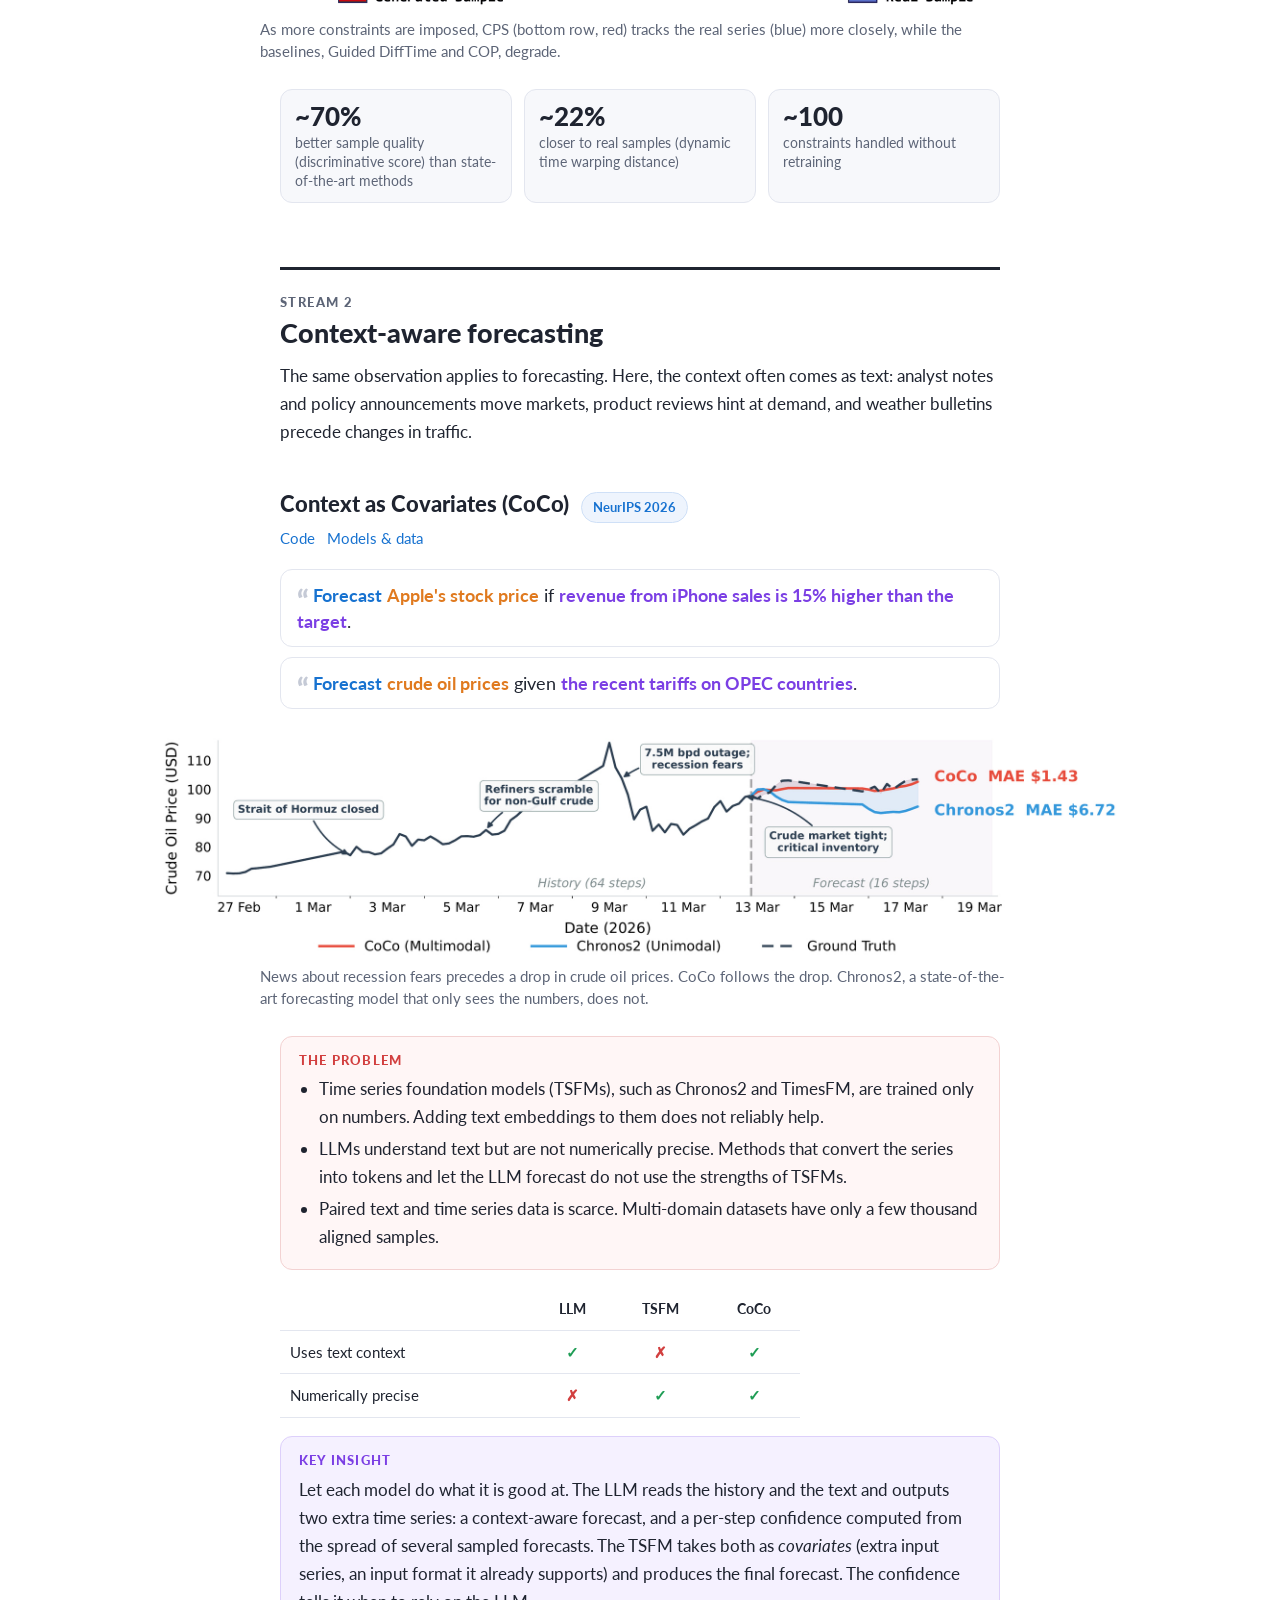
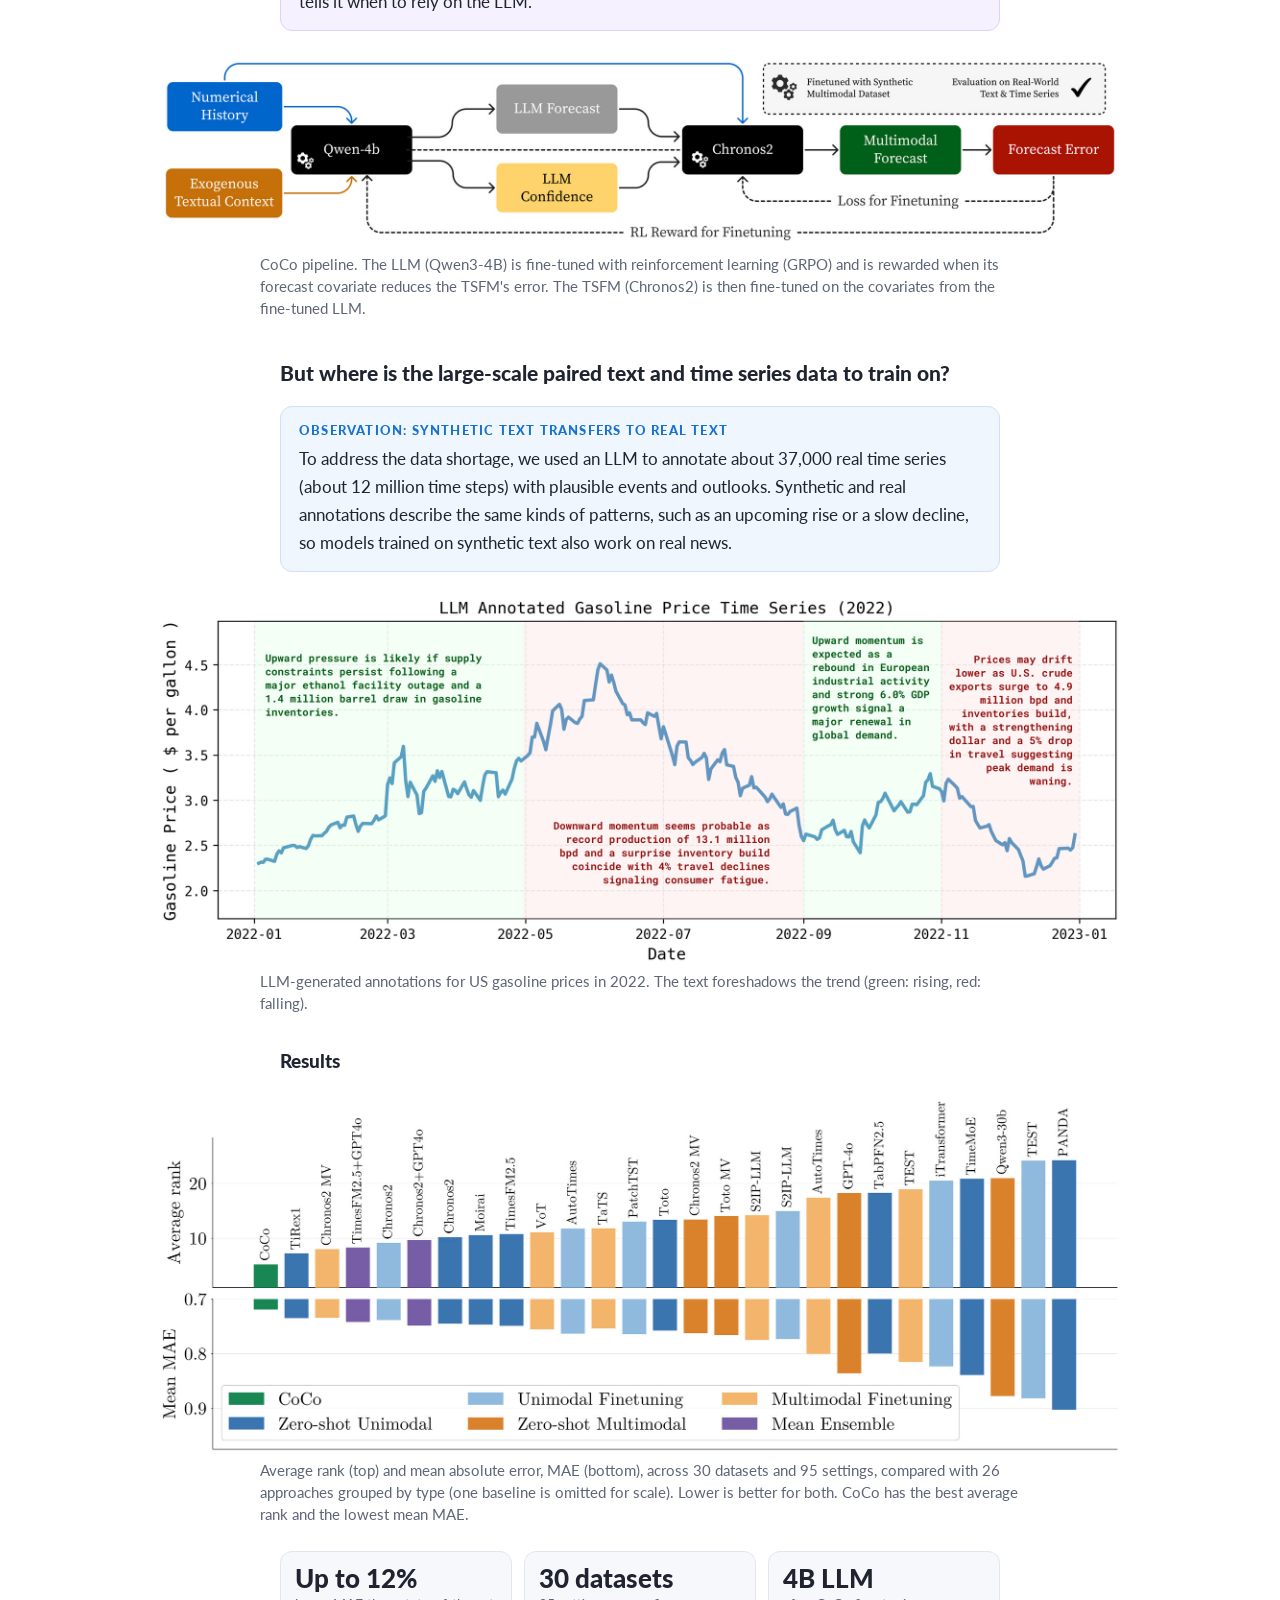
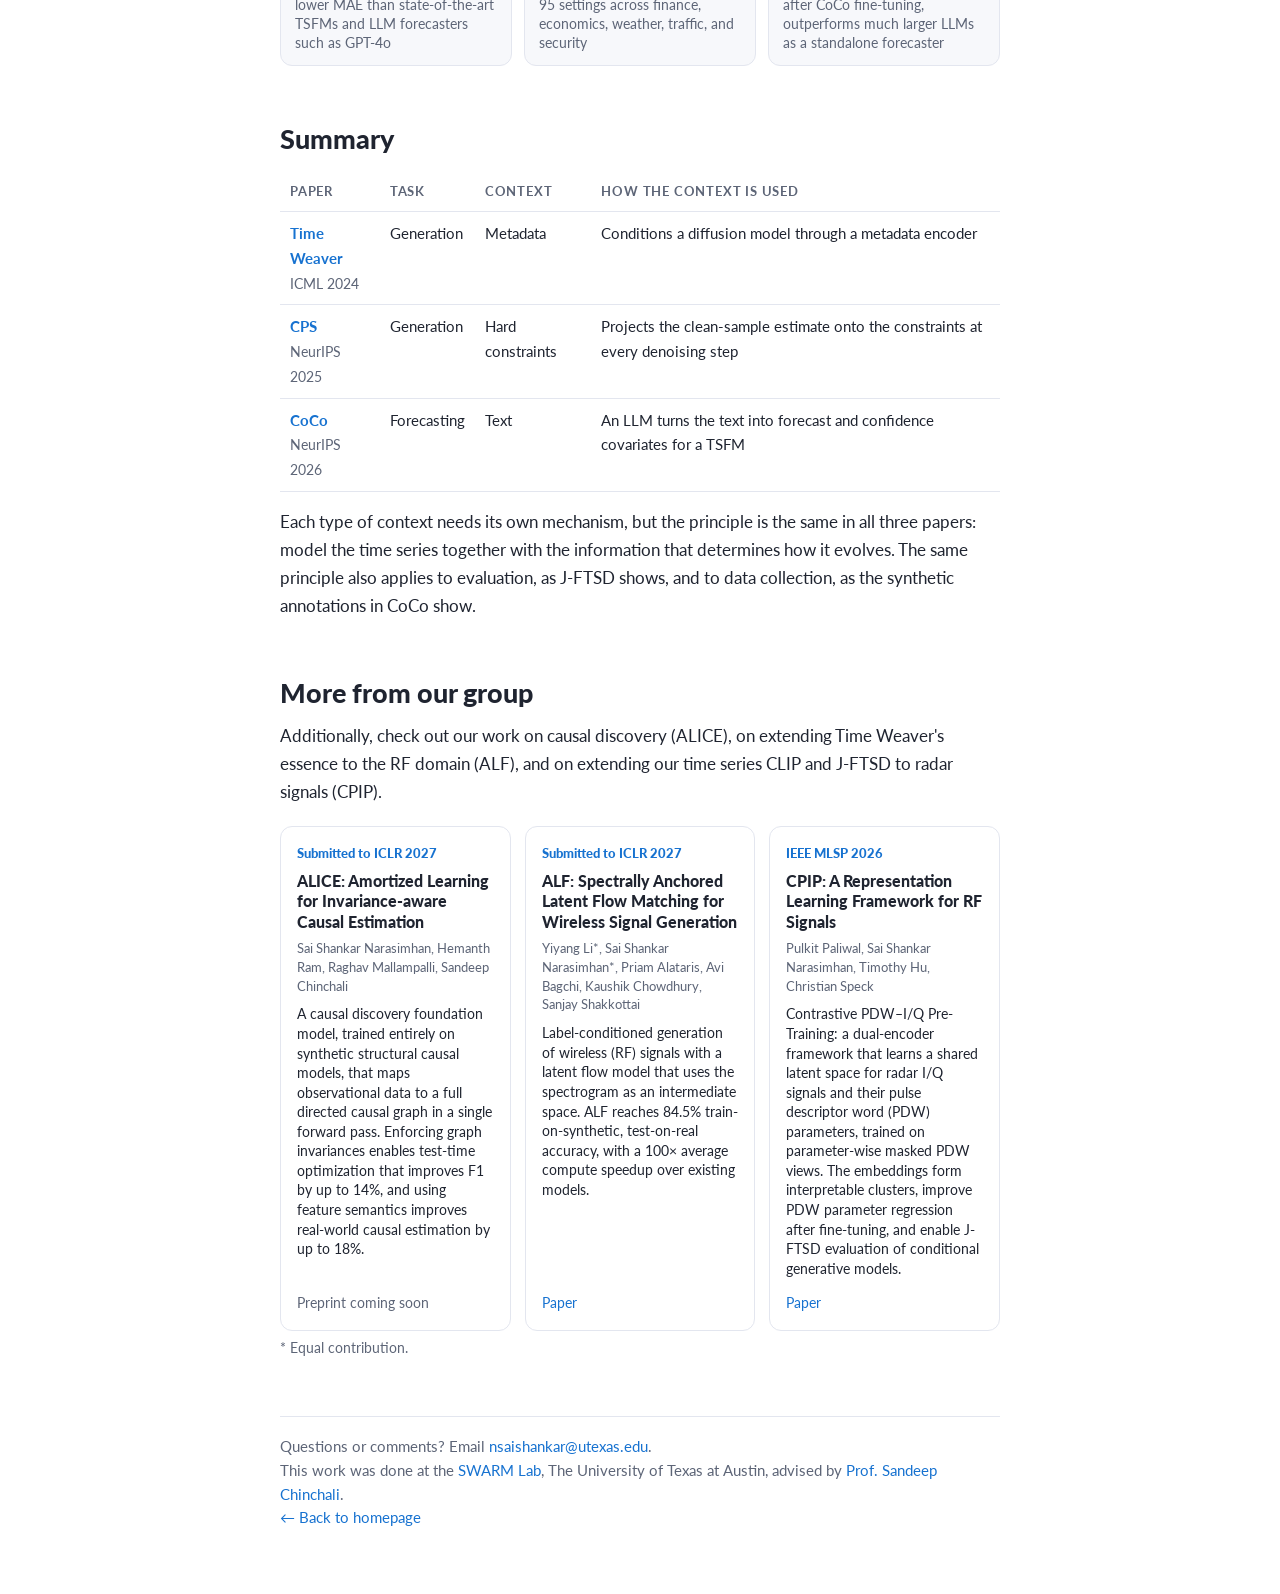
==== commit b709f55a: "New title" ====
--- a/blog/multimodal-ts/index.html
+++ b/blog/multimodal-ts/index.html
@@ -3,11 +3,11 @@
 <head>
 <meta charset="UTF-8">
 <meta name="viewport" content="width=device-width, initial-scale=1">
-<title>Doing Multimodal Generative AI for Time Series the Right Way | Sai Shankar Narasimhan</title>
+<title>Context-Aware Time Series Modeling | SWARM Lab, UT Austin</title>
 <meta name="author" content="Sai Shankar Narasimhan">
 <meta name="description" content="Why time series should always be modeled with their context, and three papers (ICML 2024, NeurIPS 2025, NeurIPS 2026) that do this for generation and forecasting.">
 <meta property="og:type" content="article">
-<meta property="og:title" content="Doing Multimodal Generative AI for Time Series the Right Way">
+<meta property="og:title" content="Context-Aware Time Series Modeling | SWARM Lab, UT Austin">
 <meta property="og:description" content="Time Weaver (ICML 2024), Constrained Posterior Sampling (NeurIPS 2025), and Context as Covariates (NeurIPS 2026): pairing time series with their context.">
 <meta property="og:url" content="https://saishankarn.github.io/blog/multimodal-ts/">
 <meta property="og:image" content="https://saishankarn.github.io/blog/multimodal-ts/img/og.jpg">
@@ -47,6 +47,8 @@
   h2 { font-size: 27px; line-height: 1.25; margin: 56px 0 12px; font-weight: 900; }
   h3 { font-size: 22px; line-height: 1.3; margin: 40px 0 6px; font-weight: 900; }
   p { margin: 0 0 16px; }
+  .kicker { font-size: 13.5px; font-weight: 900; letter-spacing: 1.4px; text-transform: uppercase; color: var(--purple); margin-bottom: 8px; }
+  .dek { font-size: 20px; line-height: 1.4; color: #343a47; margin: 0 0 12px; }
   .byline { color: var(--muted); font-size: 15px; margin-bottom: 14px; }
   .badges { display: flex; flex-wrap: wrap; gap: 8px; margin: 6px 0 4px; }
   .badge { display: inline-block; font-size: 13px; font-weight: 700; padding: 4px 11px; border-radius: 999px; background: #eef4fd; color: var(--blue); border: 1px solid #cfe0f7; white-space: nowrap; }
@@ -159,8 +161,10 @@
 <main class="wrap">
 
 <header class="hero">
-  <h1>Doing Multimodal Generative AI for Time Series the Right Way</h1>
-  <div class="byline">Sai Shankar Narasimhan &middot; The University of Texas at Austin &middot; October 2026</div>
+  <div class="kicker">SWARM Lab &middot; UT Austin</div>
+  <h1>Context-Aware Time Series Modeling</h1>
+  <div class="dek">Multimodal generative AI for time series generation and forecasting.</div>
+  <div class="byline">Sai Shankar Narasimhan &middot; October 2026</div>
   <div class="badges">
     <a class="badge spot" href="#time-weaver">ICML 2024 &middot; Spotlight</a>
     <a class="badge" href="#cps">NeurIPS 2025</a>
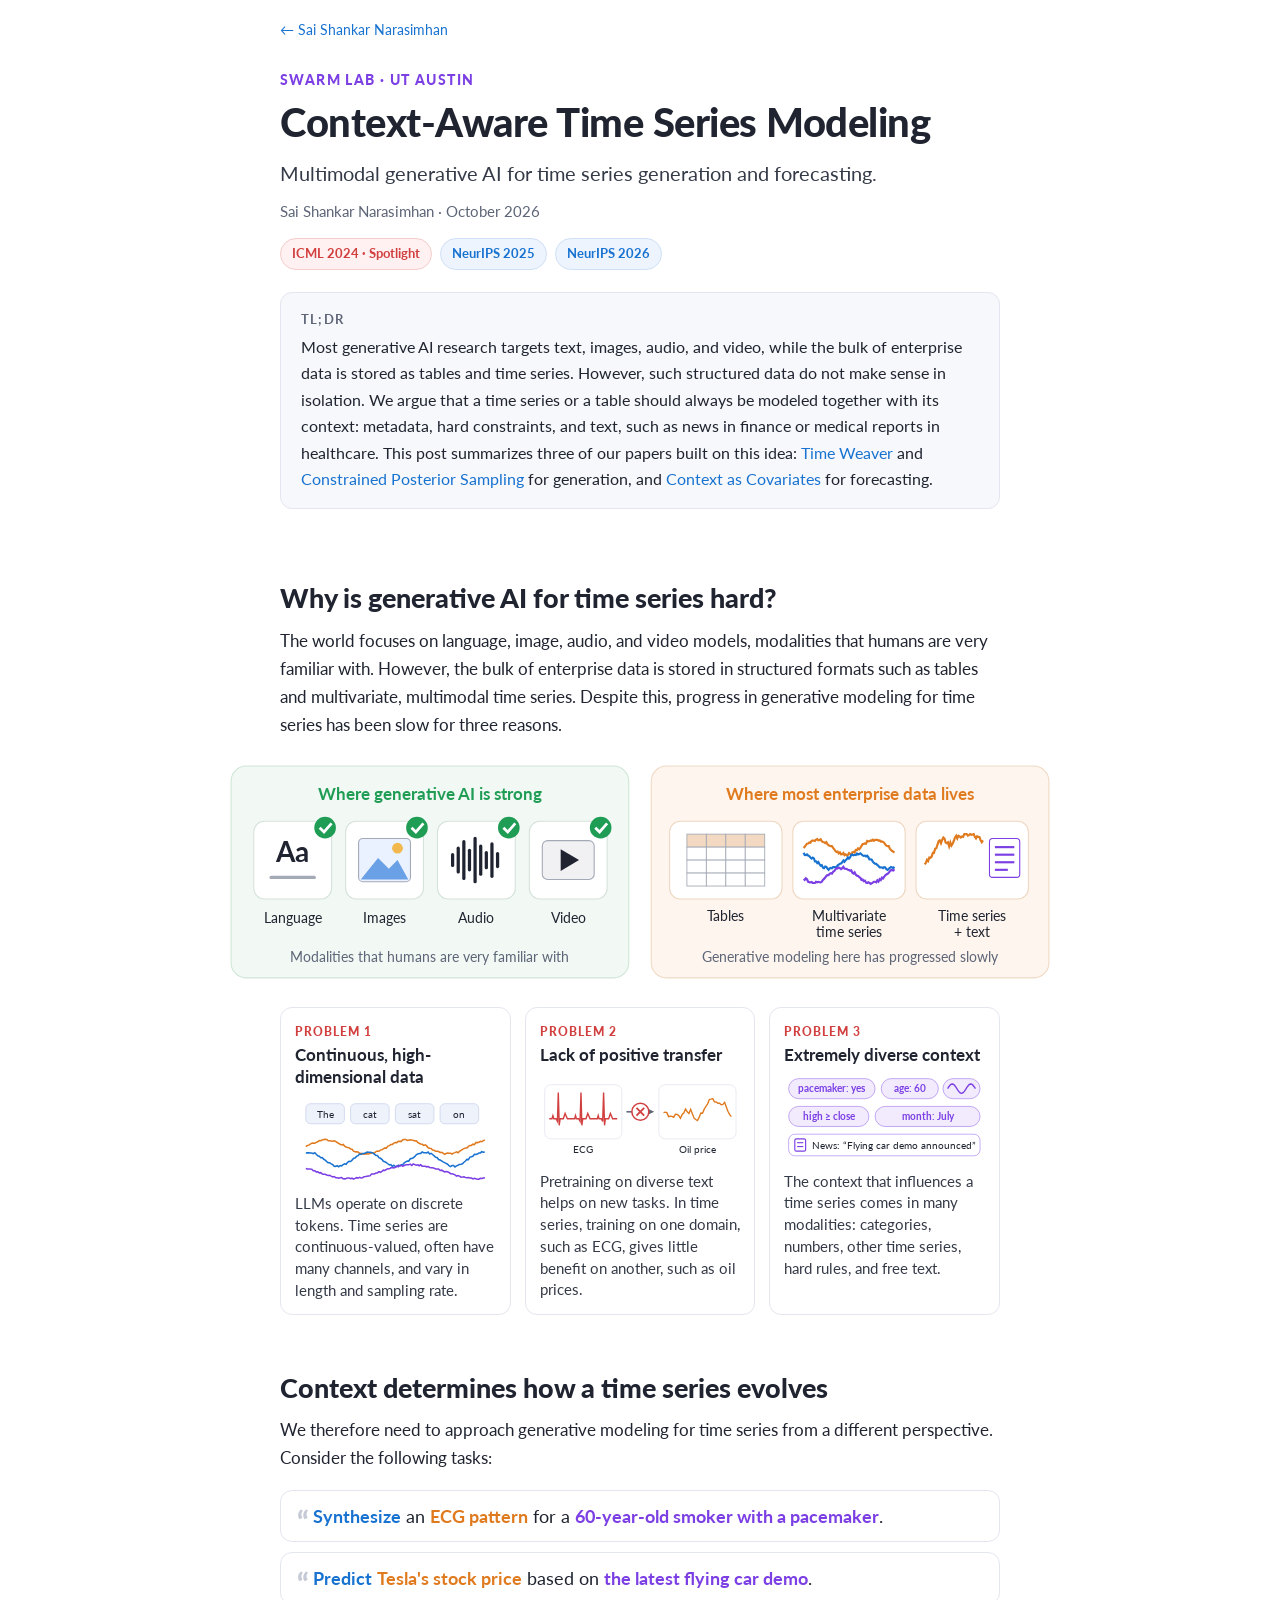
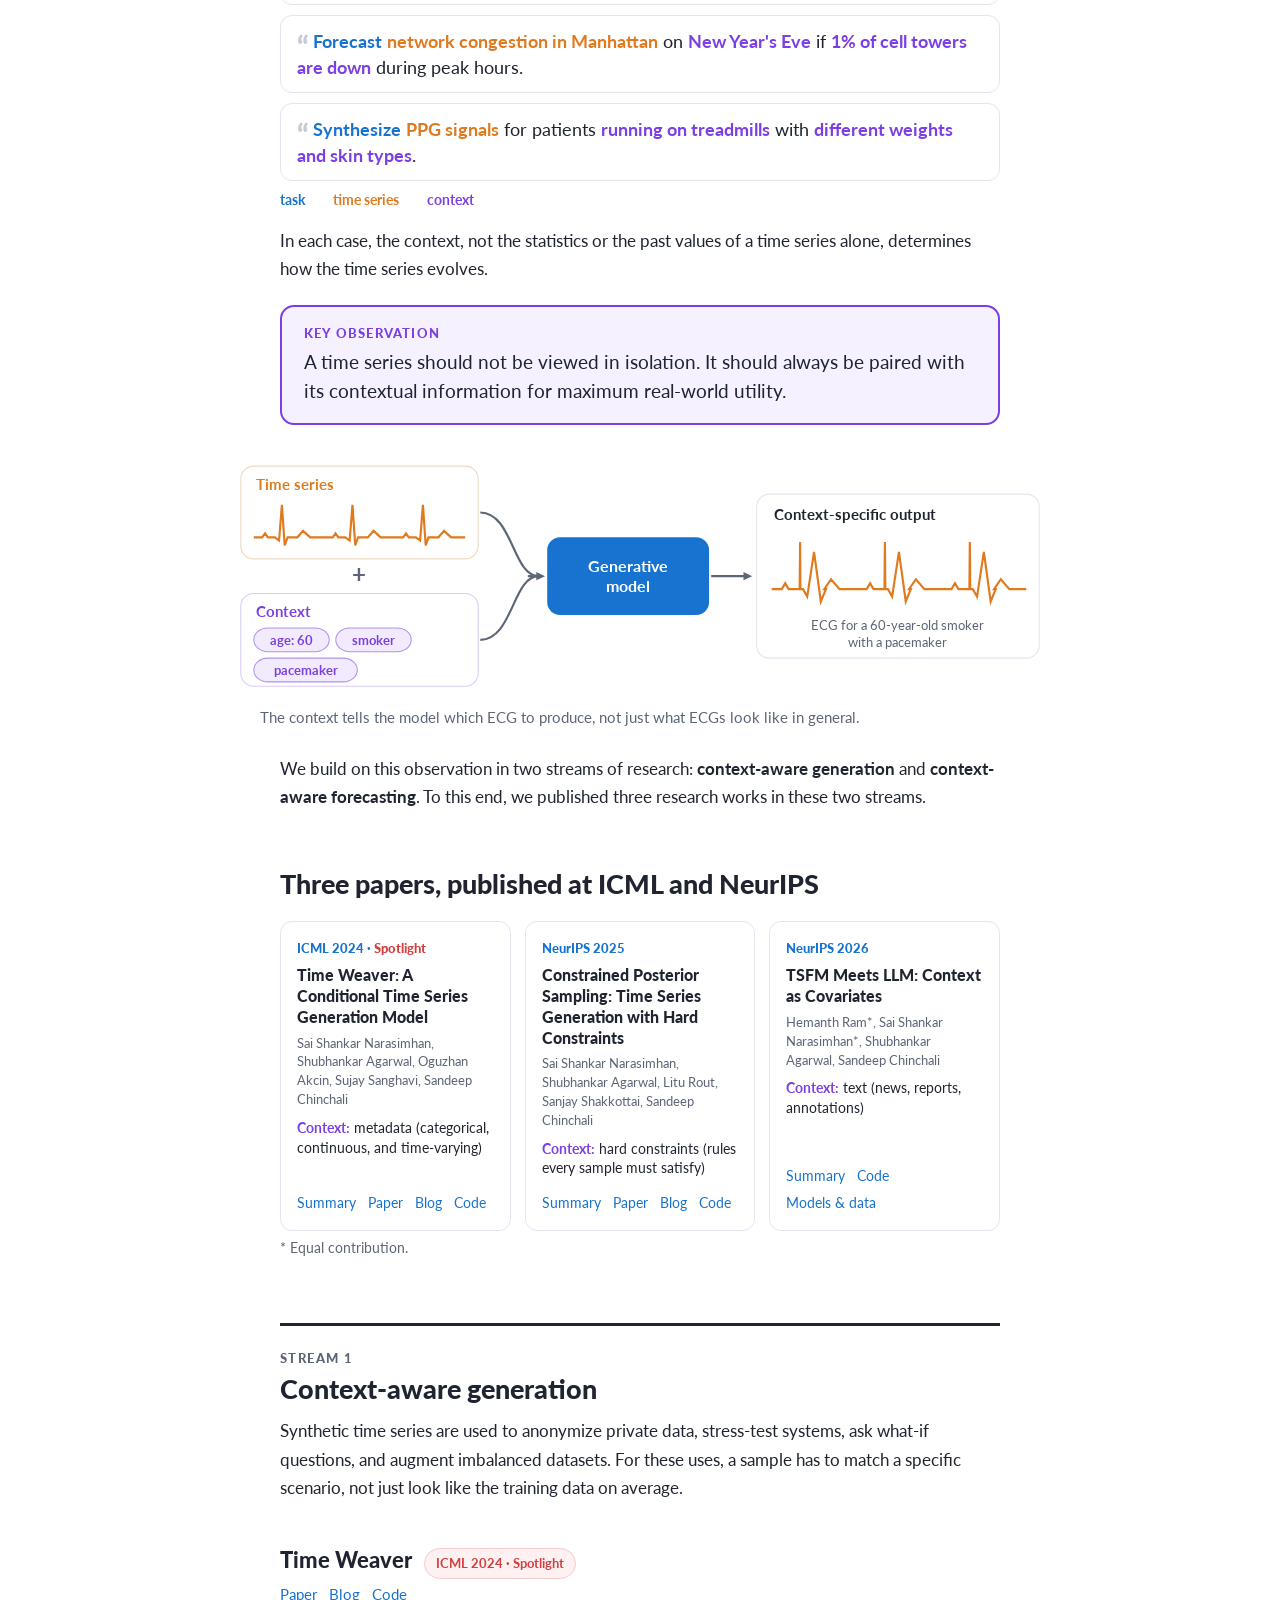
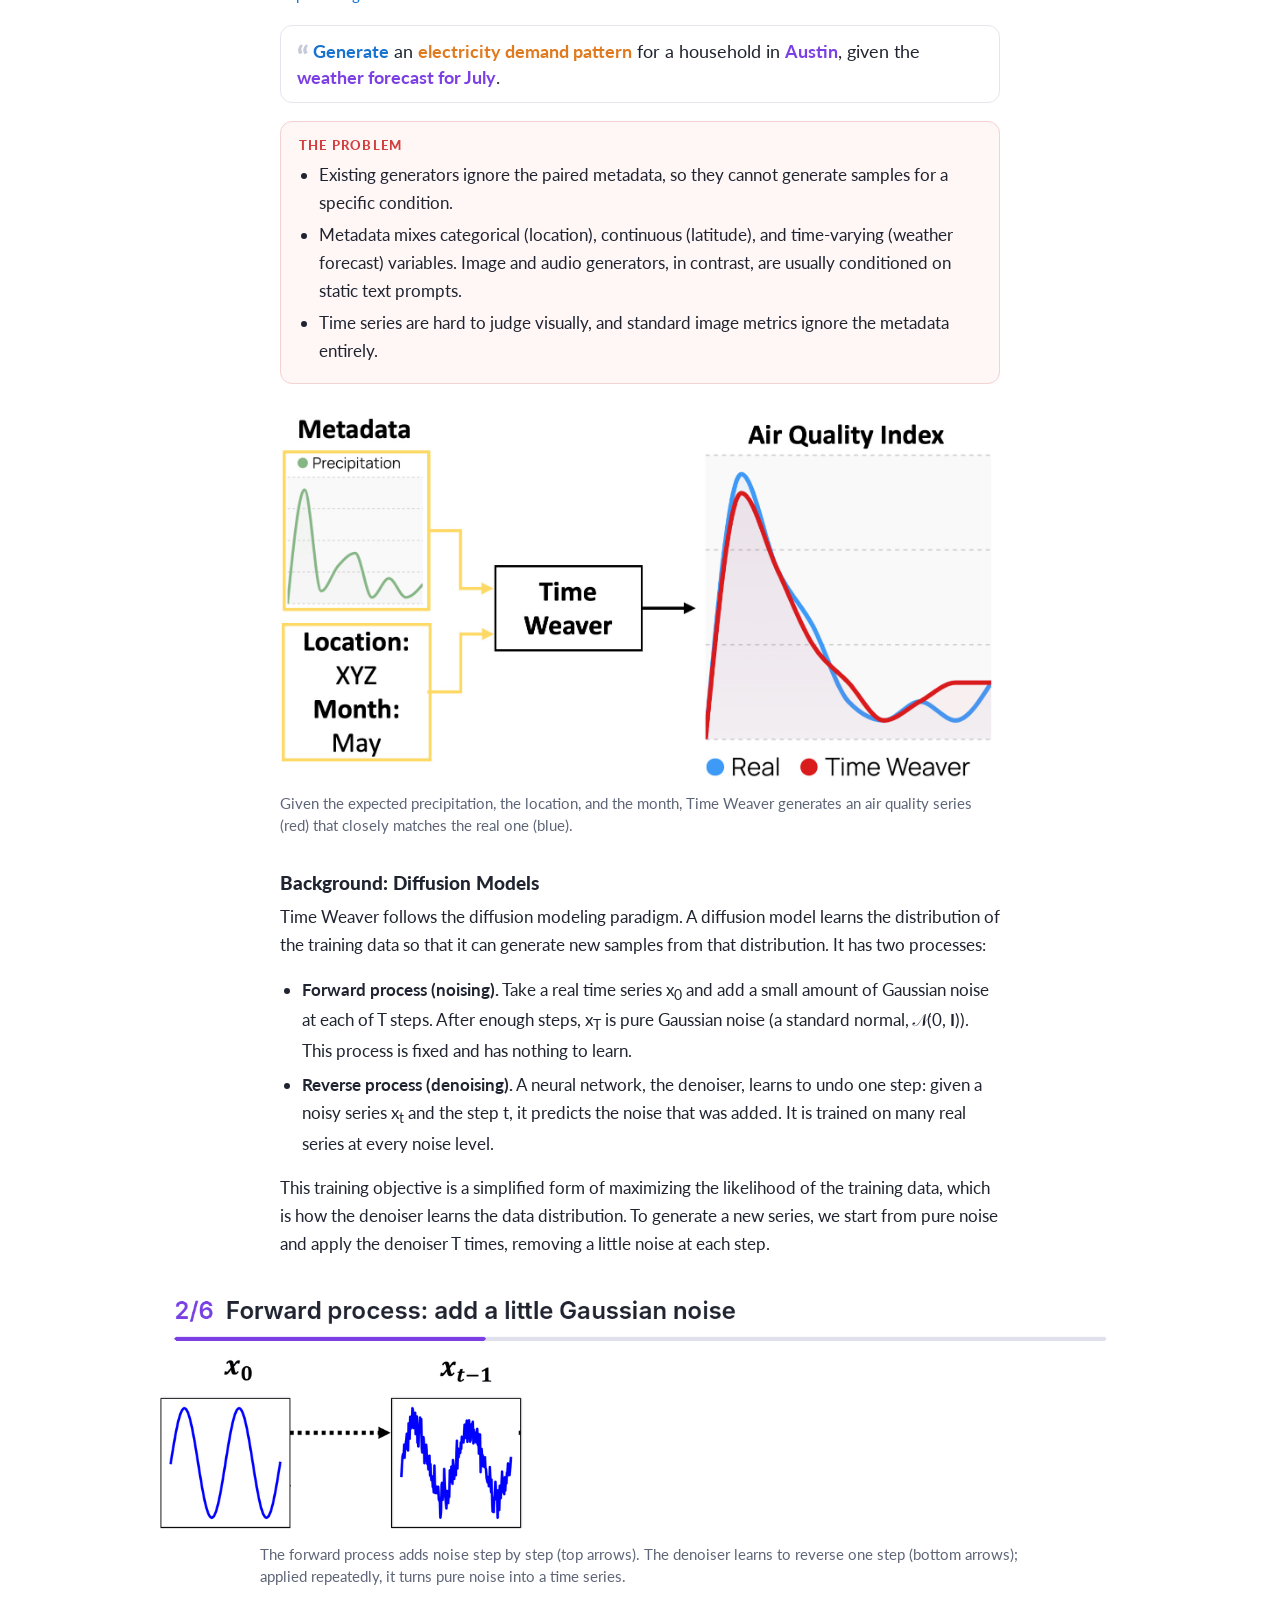
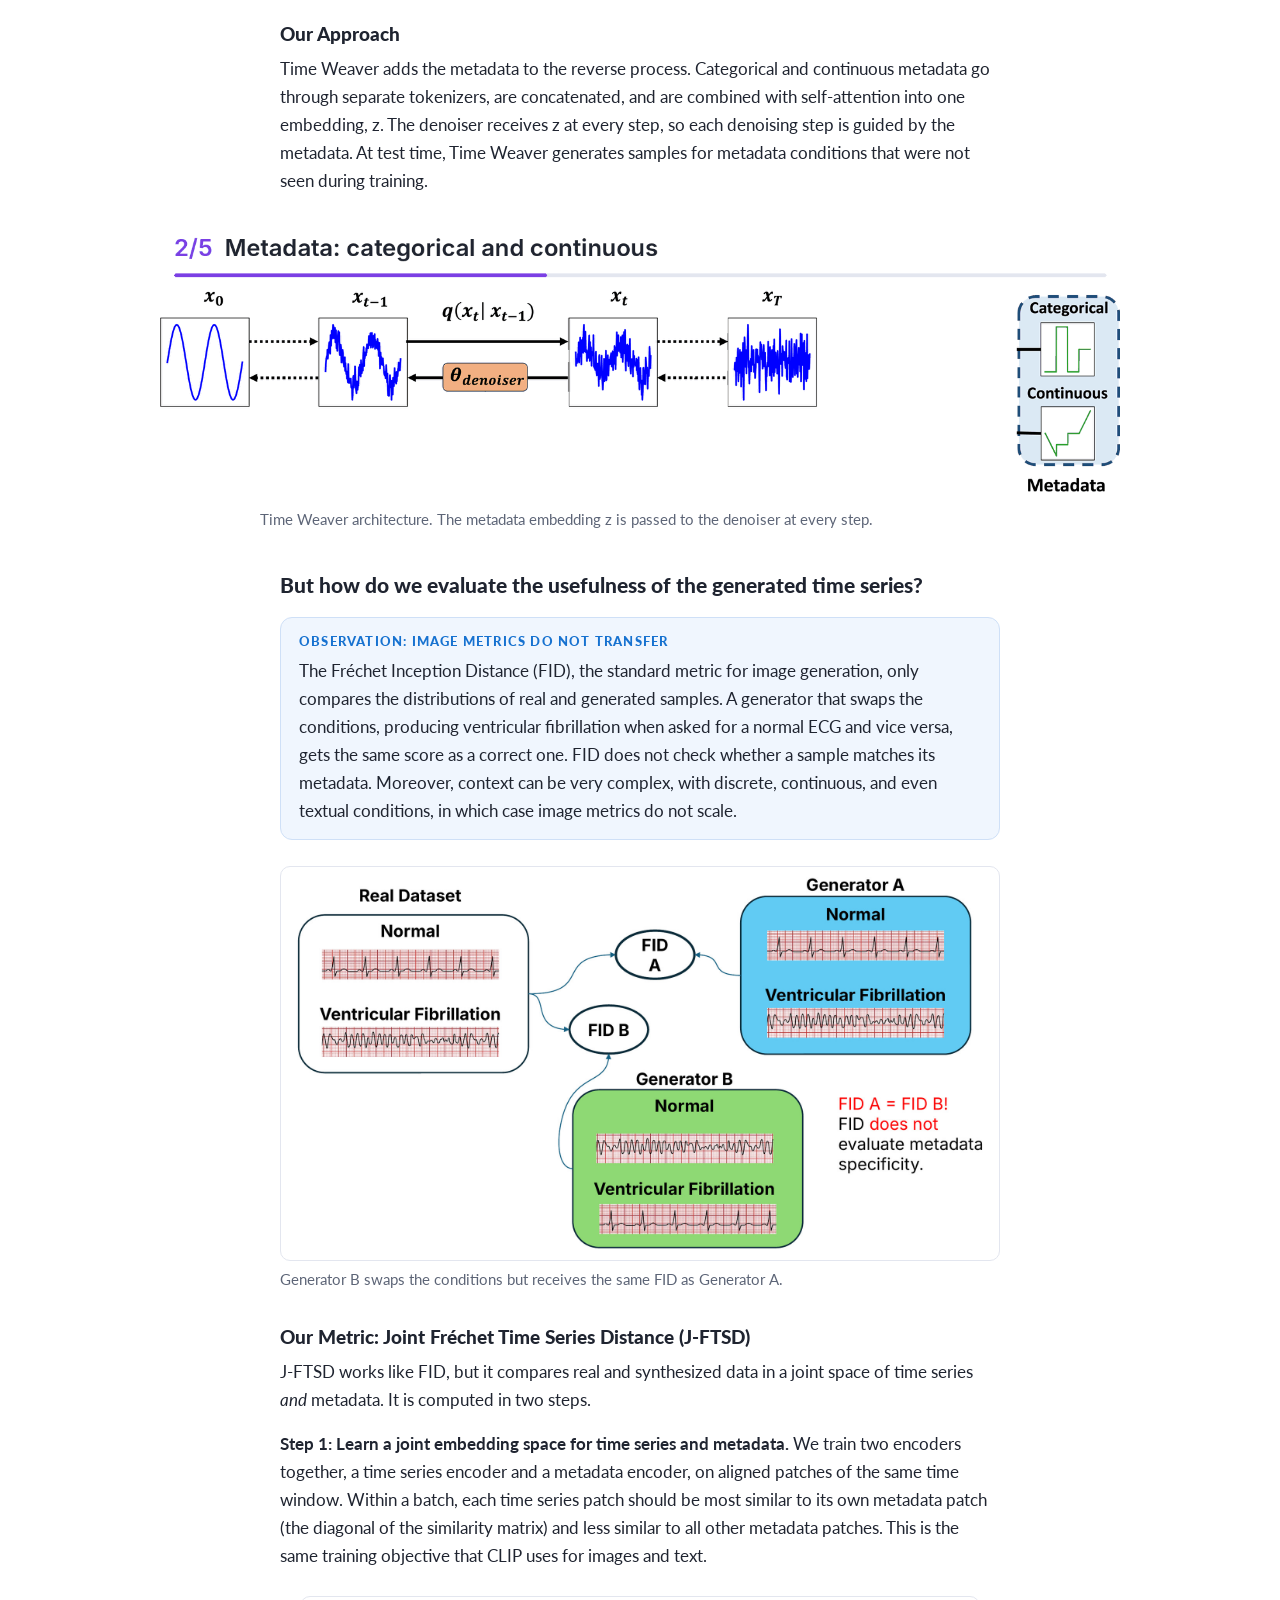
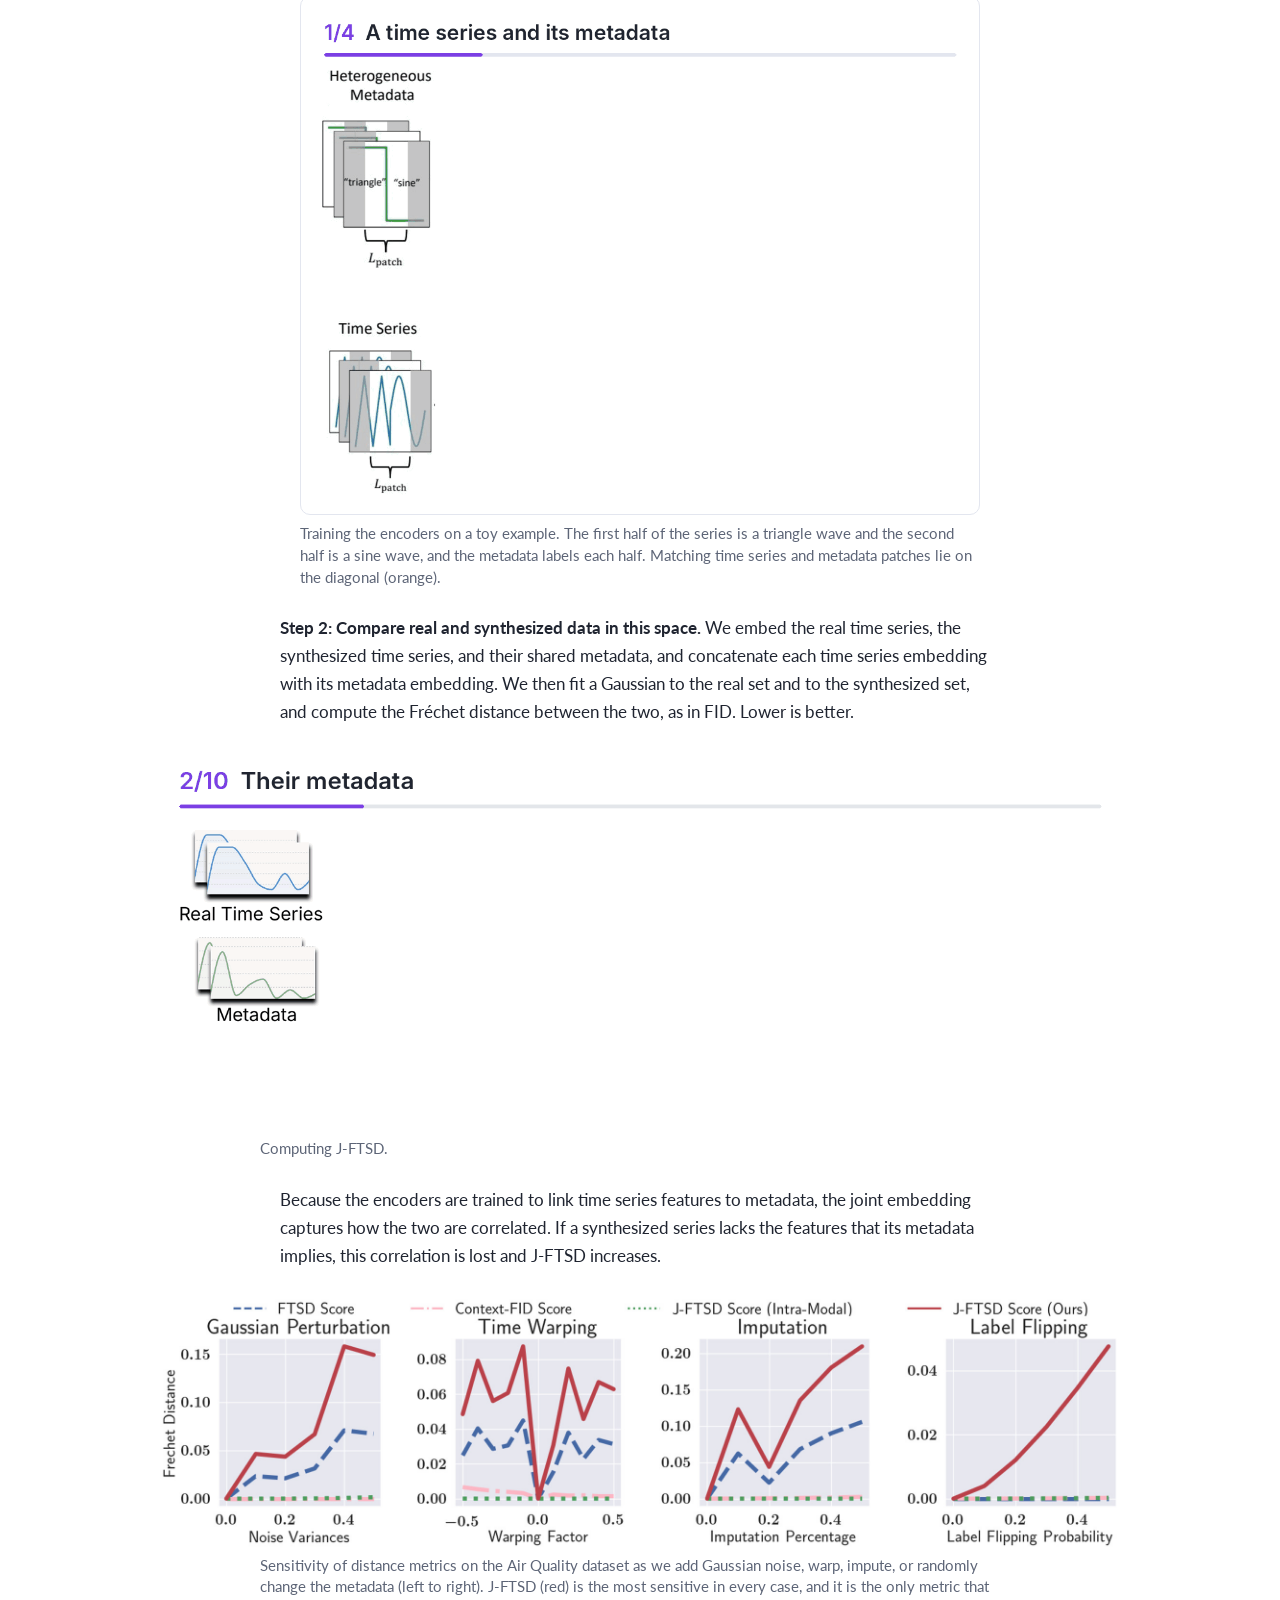
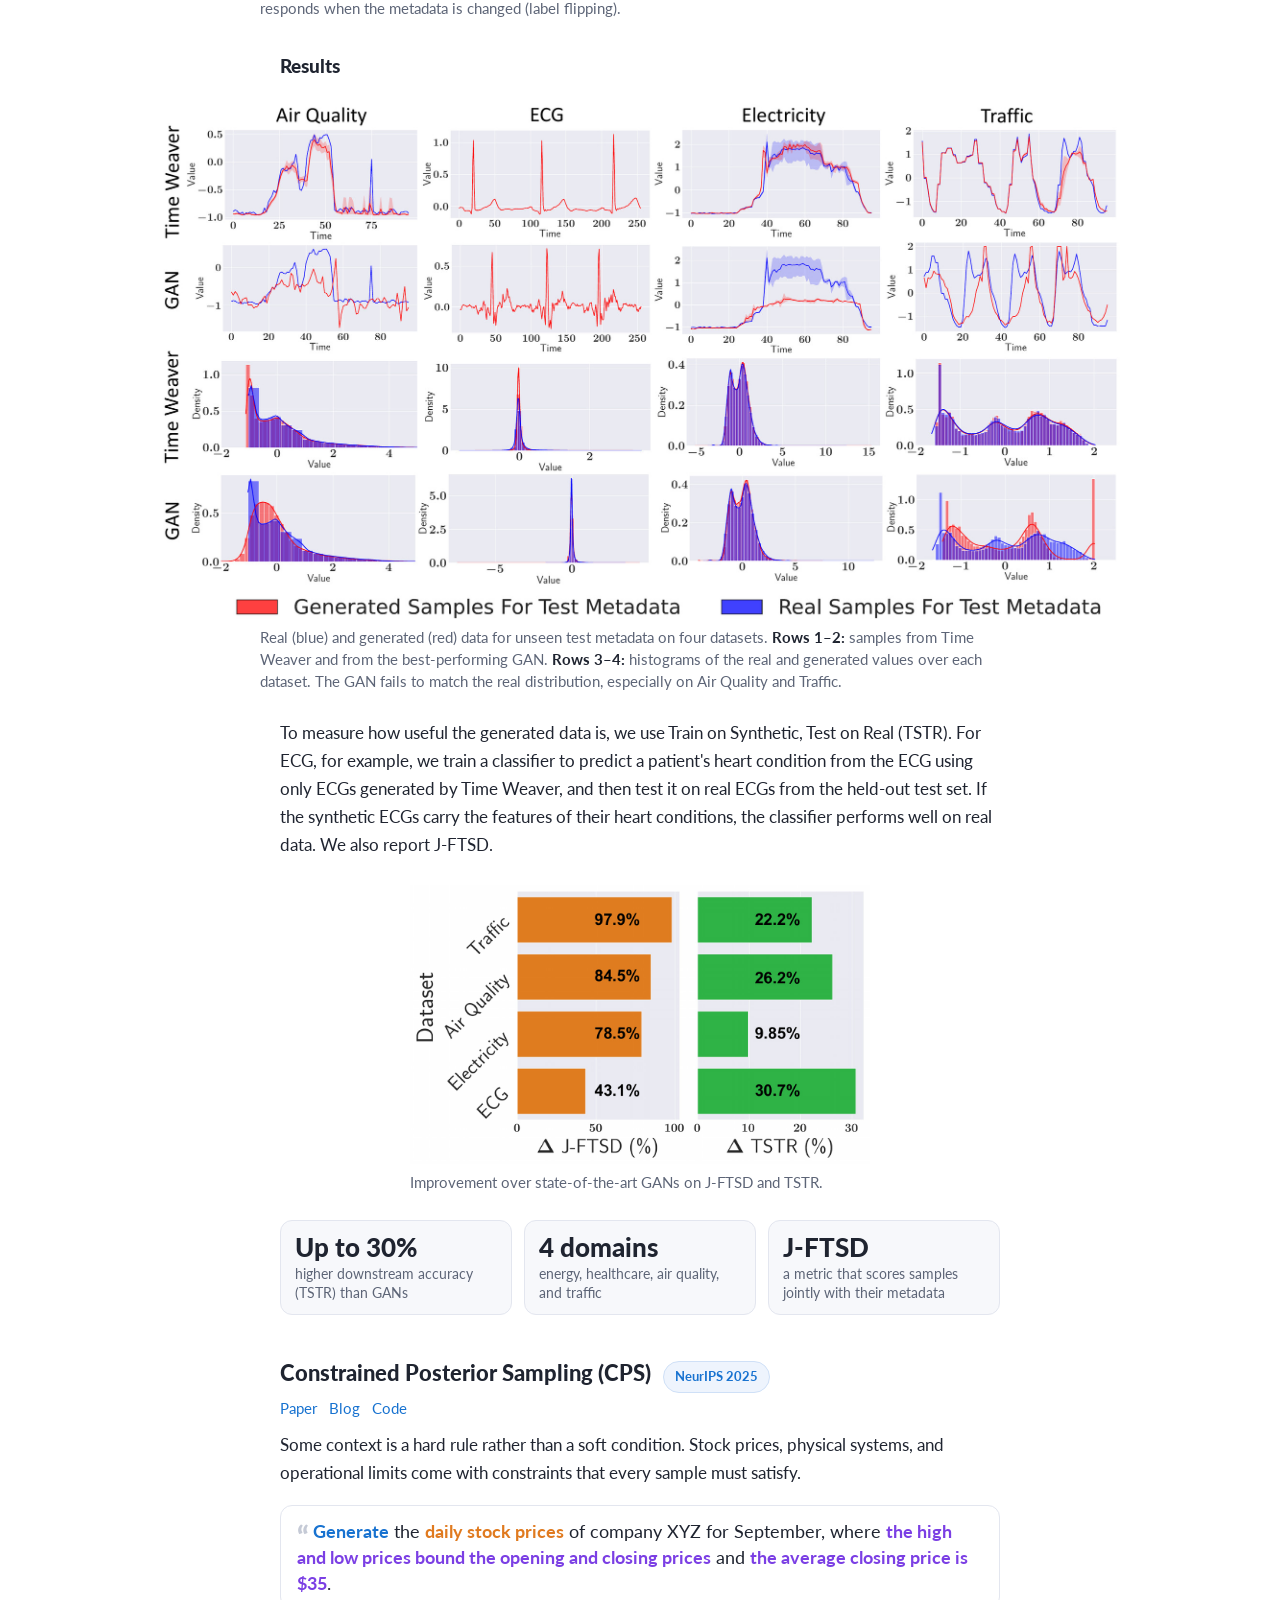
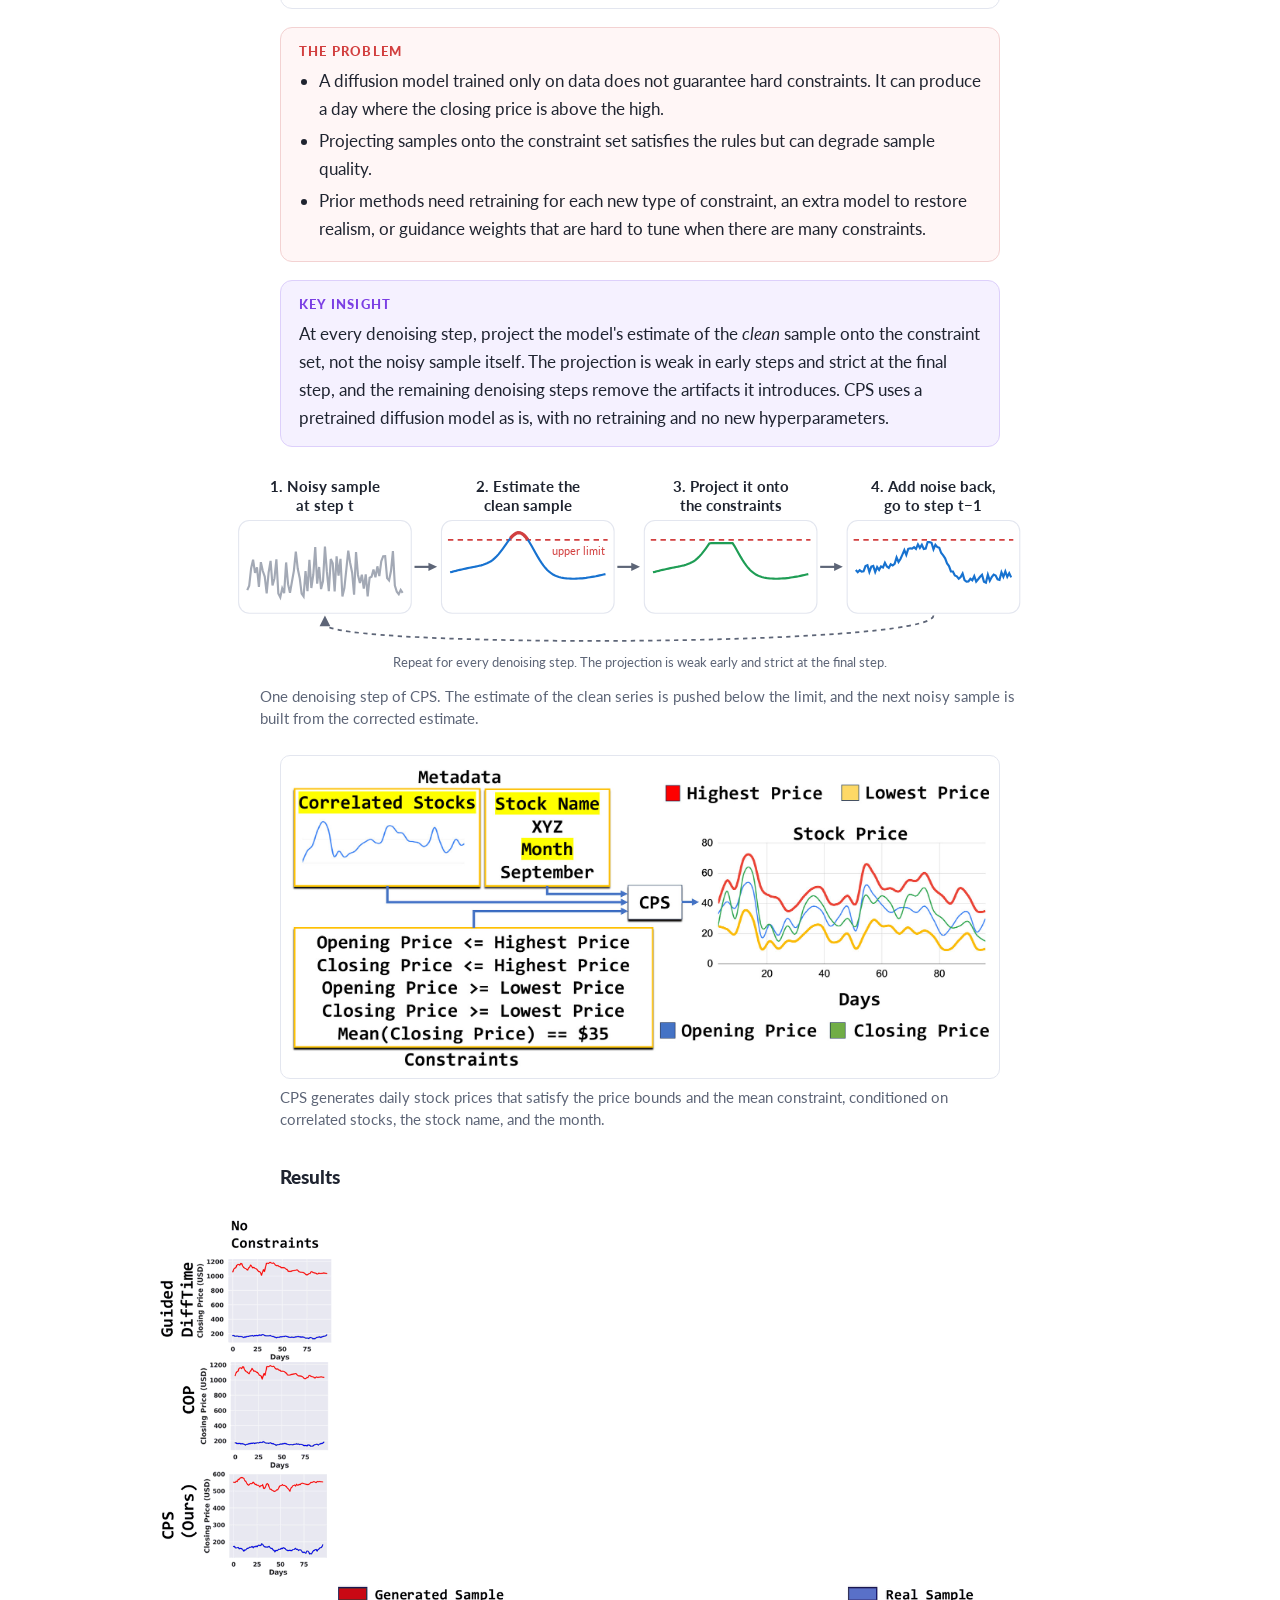
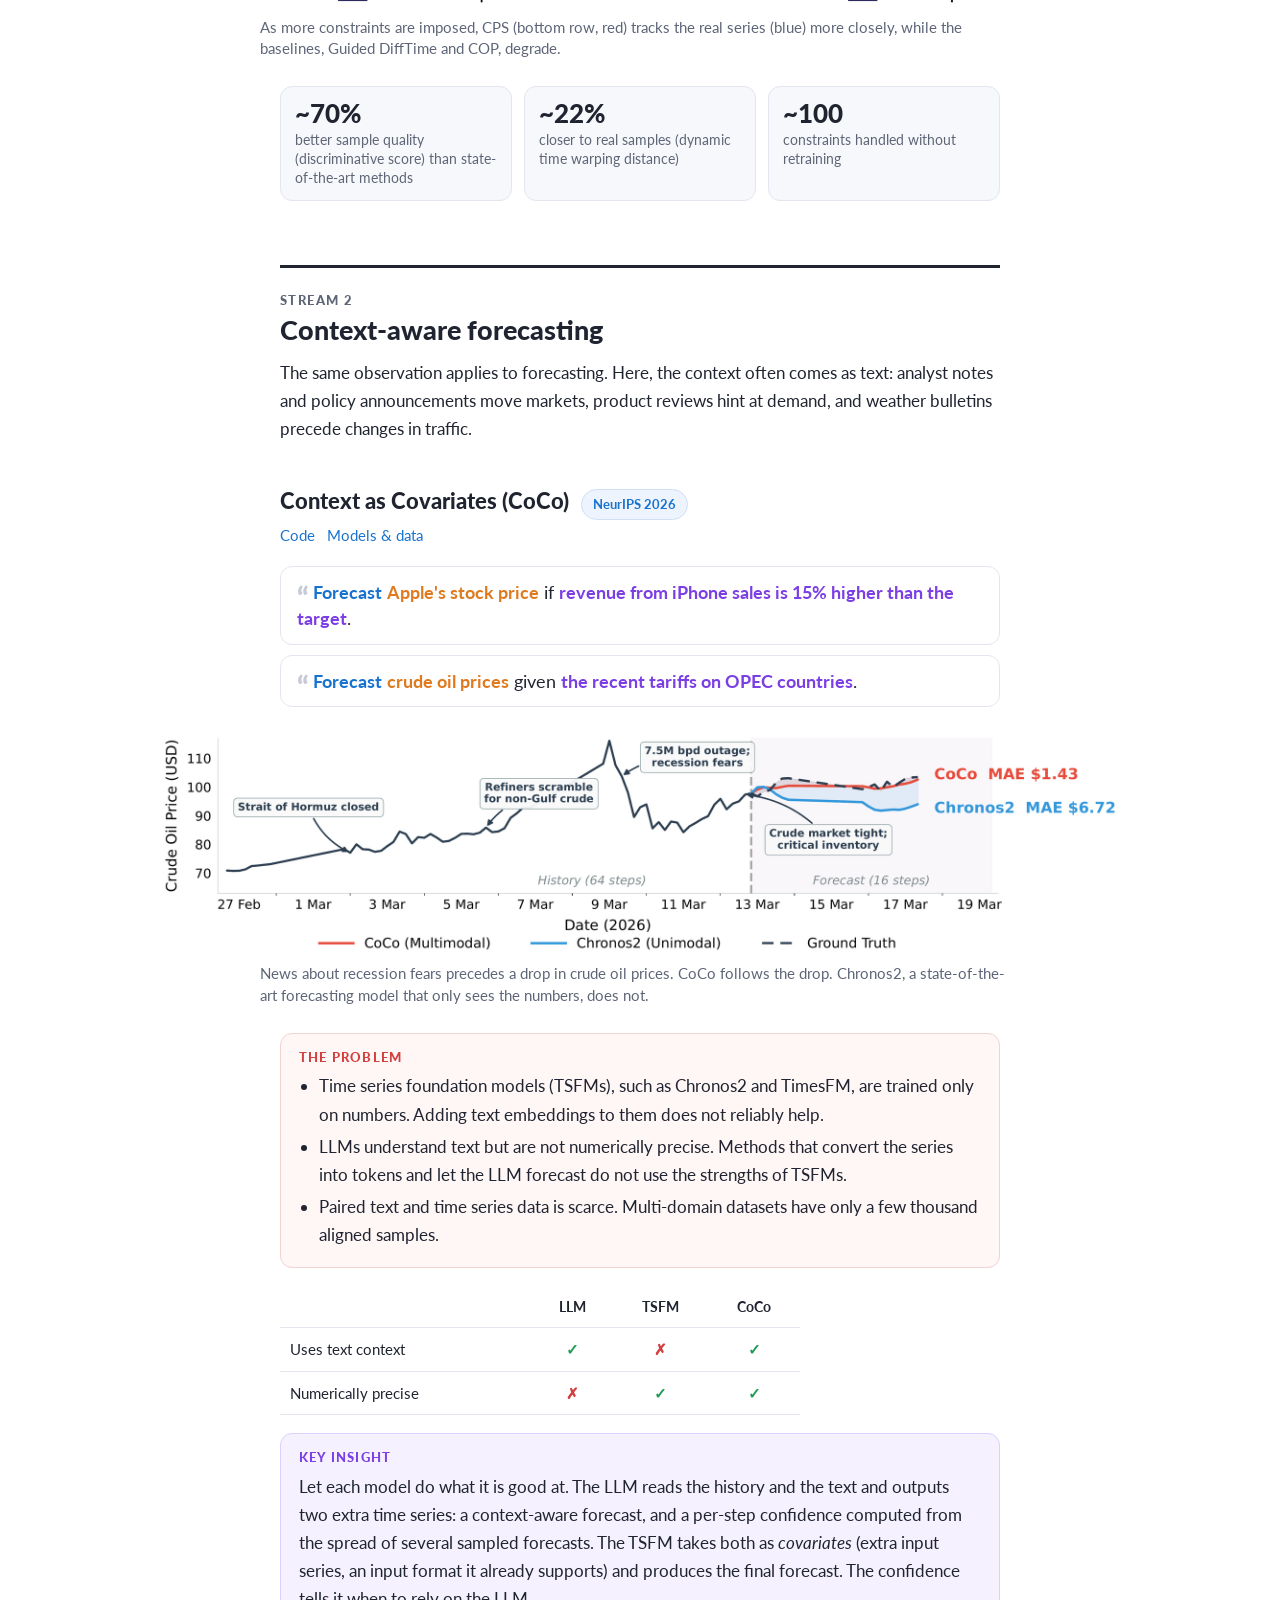
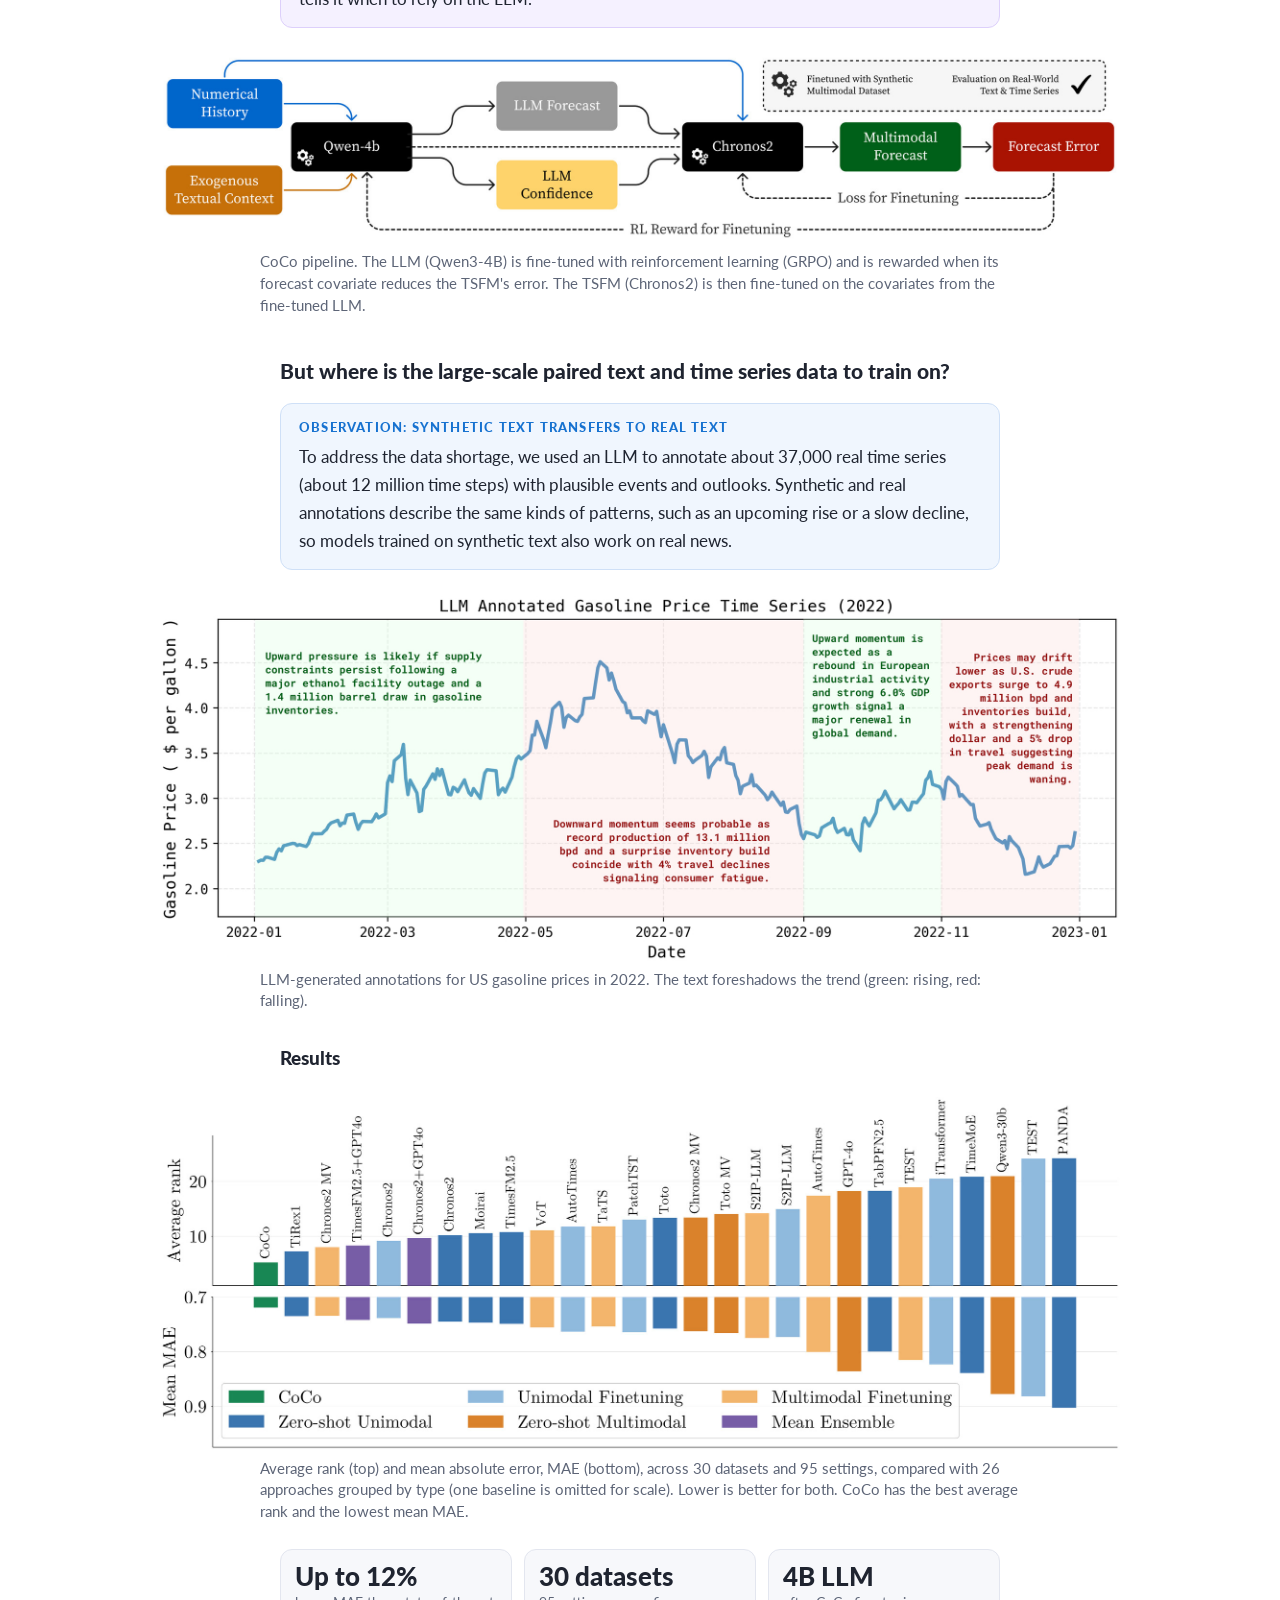
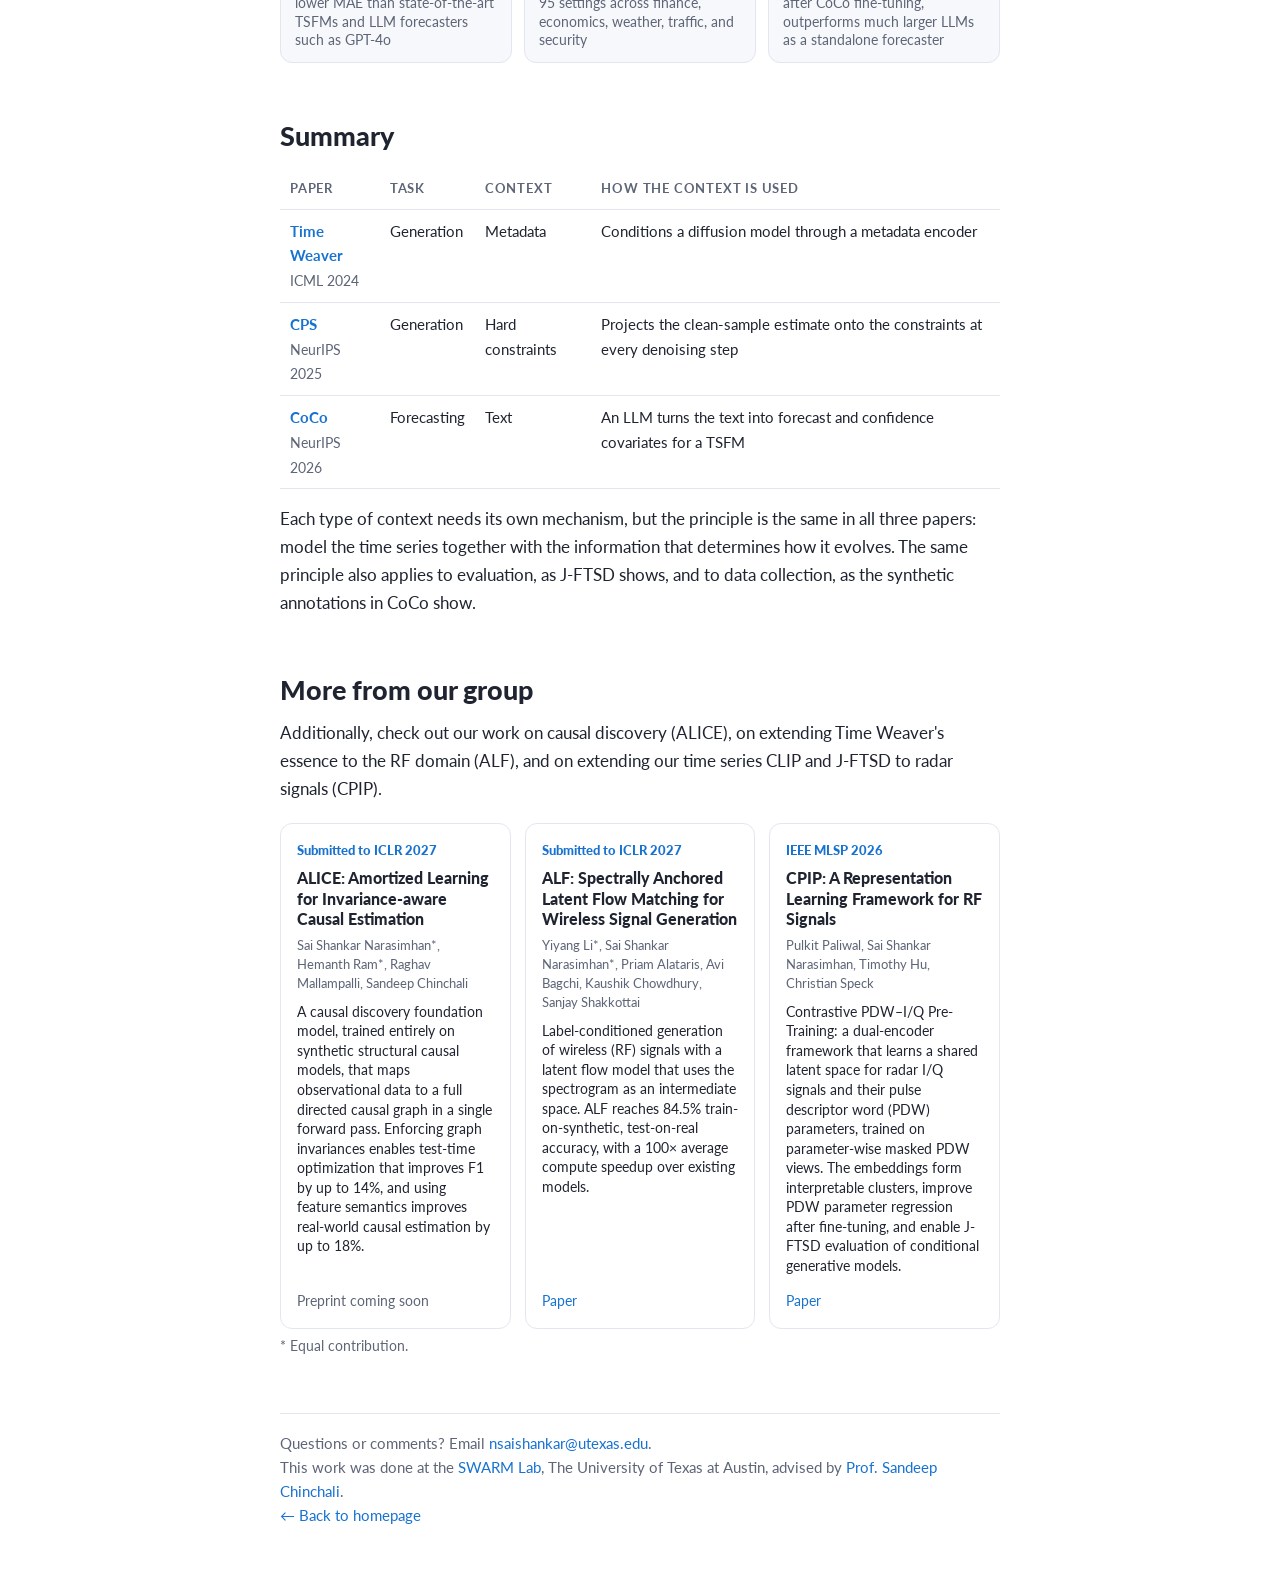
==== commit b8a8a85a: "ALICE equal contribution" ====
--- a/blog/multimodal-ts/index.html
+++ b/blog/multimodal-ts/index.html
@@ -316,7 +316,7 @@
   <h4 class="sub">Our Metric: Joint Fréchet Time Series Distance (J-FTSD)</h4>
   <p>J-FTSD works like FID, but it compares real and synthesized data in a joint space of time series <i>and</i> metadata. It is computed in two steps.</p>
 
-  <p><b>Step 1: Learn a joint embedding space for time series and metadata.</b> We train two encoders together, φ<sub>time</sub> for time series and φ<sub>meta</sub> for metadata, on aligned patches of the same time window. Within a batch, each time series patch should be most similar to its own metadata patch (the diagonal of the similarity matrix) and less similar to all other metadata patches. This is the same training objective that CLIP uses for images and text.</p>
+  <p><b>Step 1: Learn a joint embedding space for time series and metadata.</b> We train two encoders together, a time series encoder and a metadata encoder, on aligned patches of the same time window. Within a batch, each time series patch should be most similar to its own metadata patch (the diagonal of the similarity matrix) and less similar to all other metadata patches. This is the same training objective that CLIP uses for images and text.</p>
 
   <figure class="card" style="max-width:680px;margin-left:auto;margin-right:auto">
     <img src="img/ts_clip.gif" width="1100" height="831" alt="Animation: training the time series and metadata encoders with a contrastive objective" loading="lazy">
@@ -494,7 +494,7 @@
   <div class="paper">
     <div class="venue">Submitted to ICLR 2027</div>
     <div class="ttl">ALICE: Amortized Learning for Invariance-aware Causal Estimation</div>
-    <div class="auth">Sai Shankar Narasimhan, Hemanth Ram, Raghav Mallampalli, Sandeep Chinchali</div>
+    <div class="auth">Sai Shankar Narasimhan*, Hemanth Ram*, Raghav Mallampalli, Sandeep Chinchali</div>
     <div class="ctx">A causal discovery foundation model, trained entirely on synthetic structural causal models, that maps observational data to a full directed causal graph in a single forward pass. Enforcing graph invariances enables test-time optimization that improves F1 by up to 14%, and using feature semantics improves real-world causal estimation by up to 18%.</div>
     <div class="links"><span style="color:var(--muted)">Preprint coming soon</span></div>
   </div>
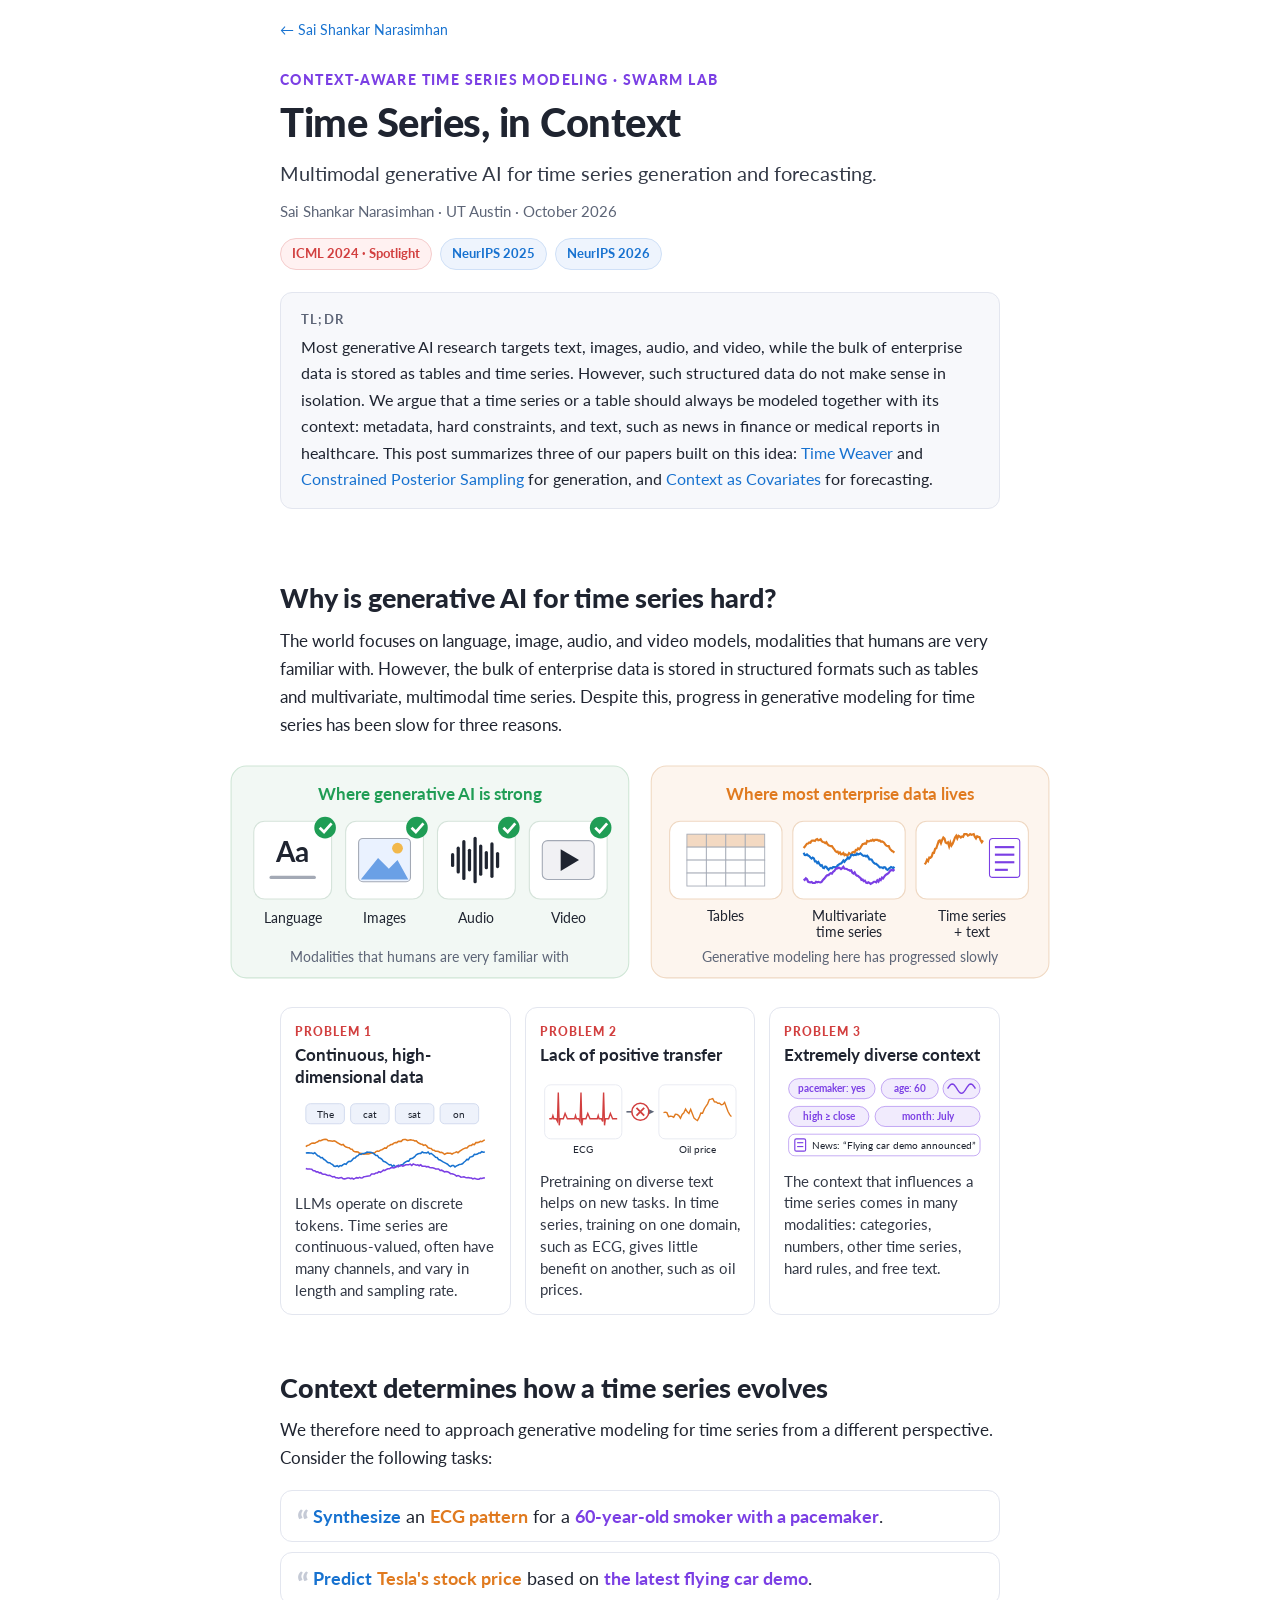
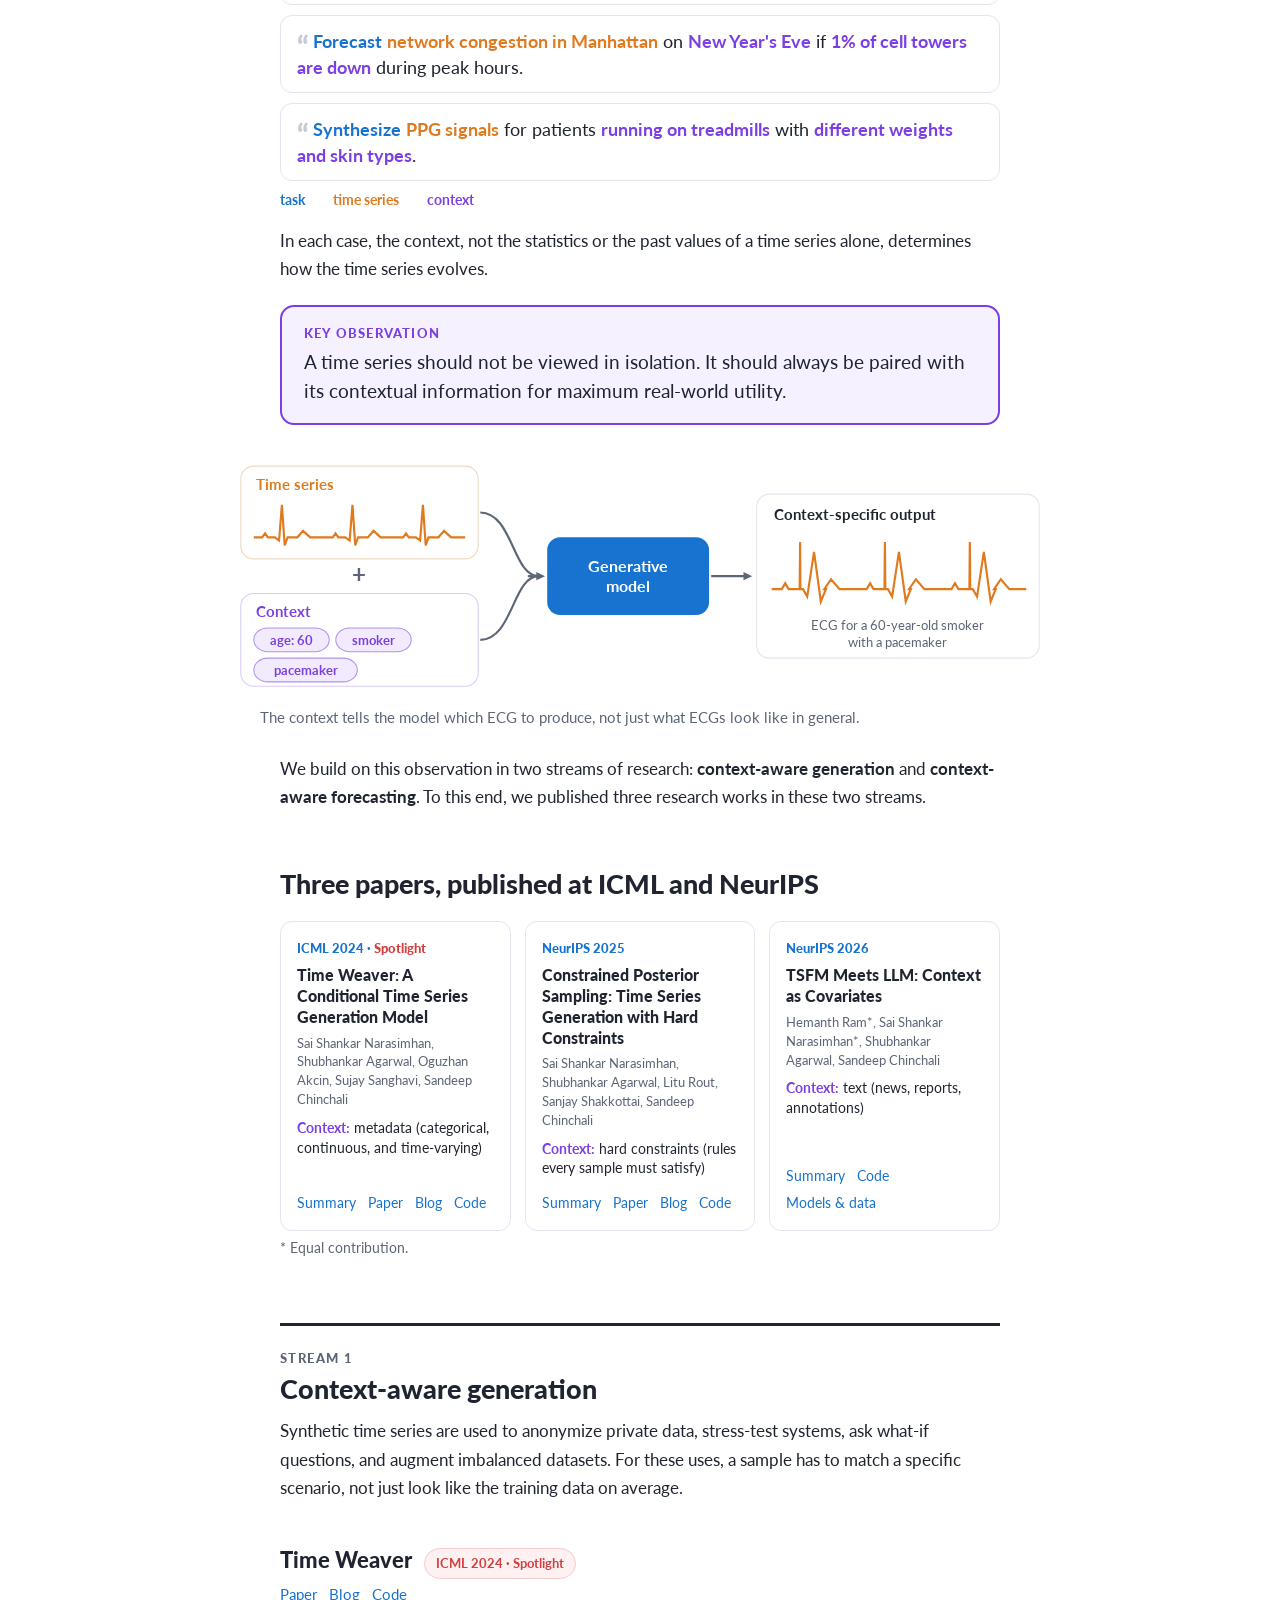
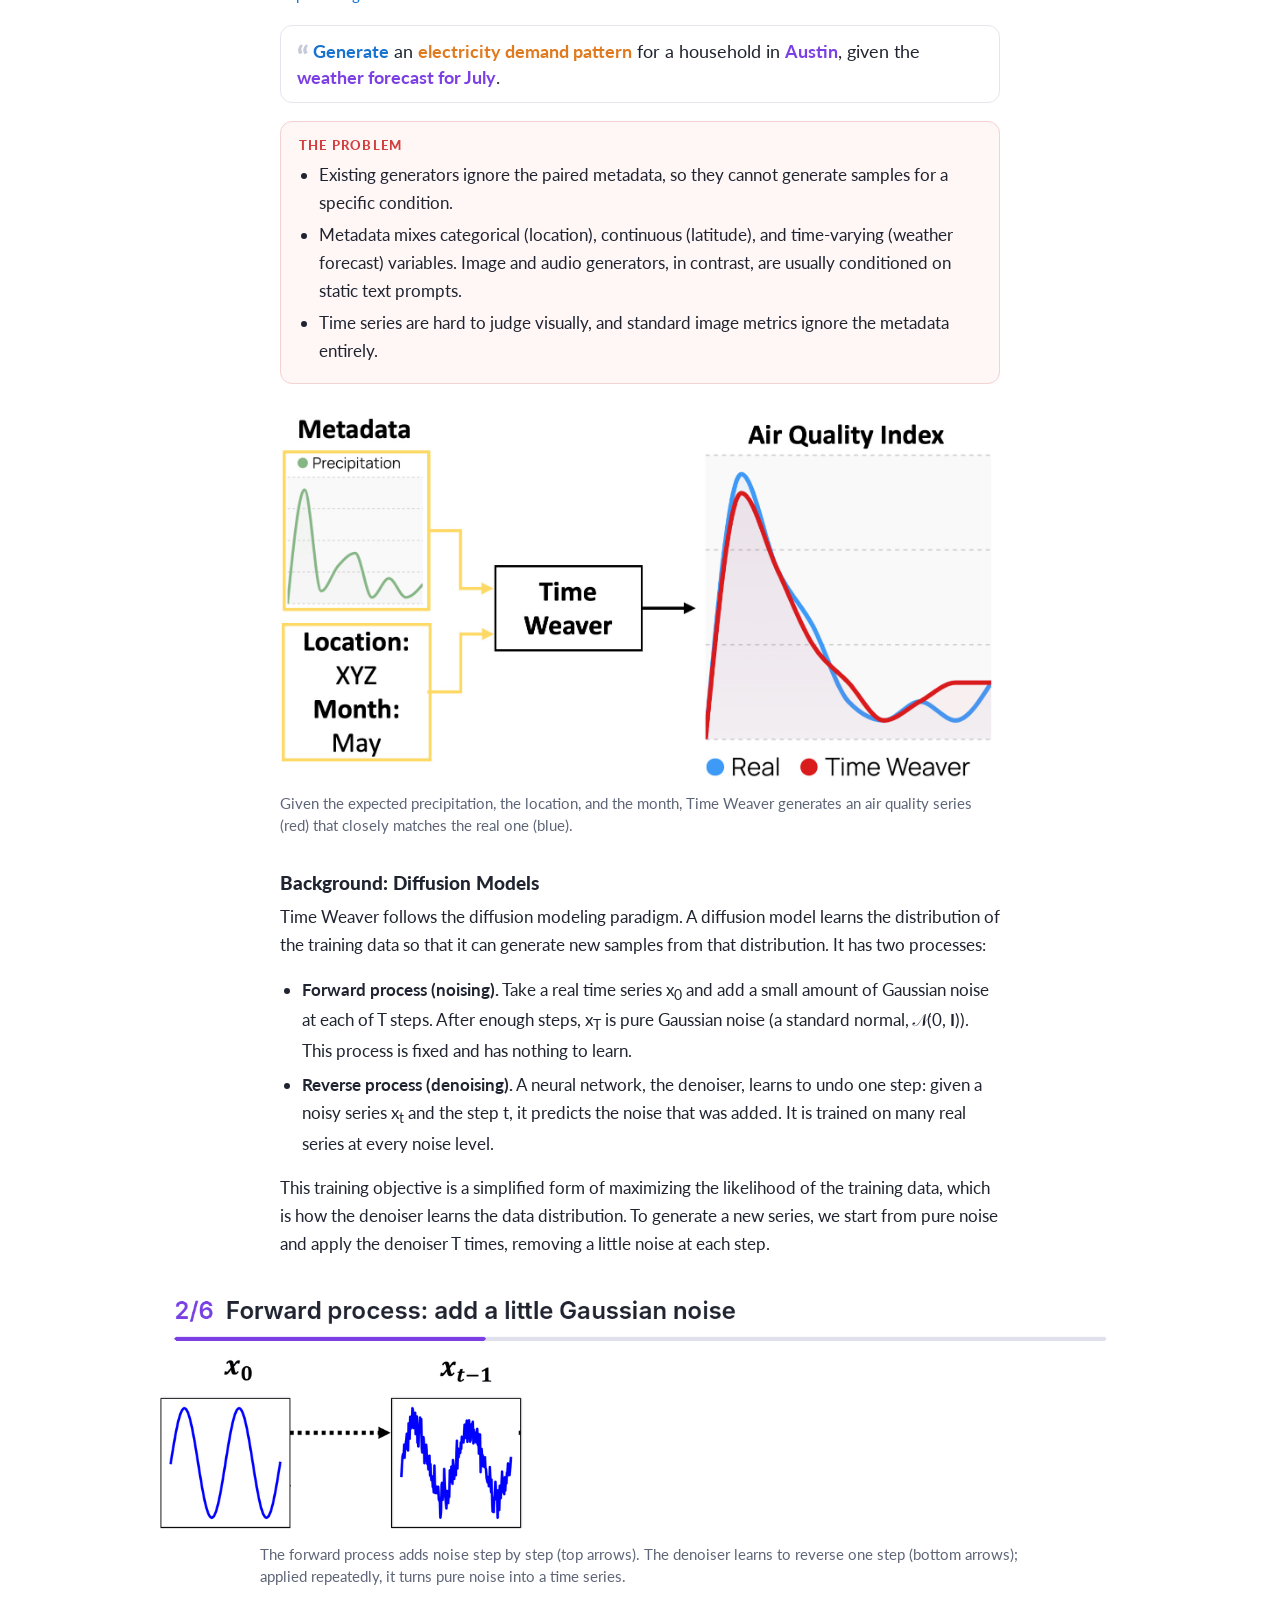
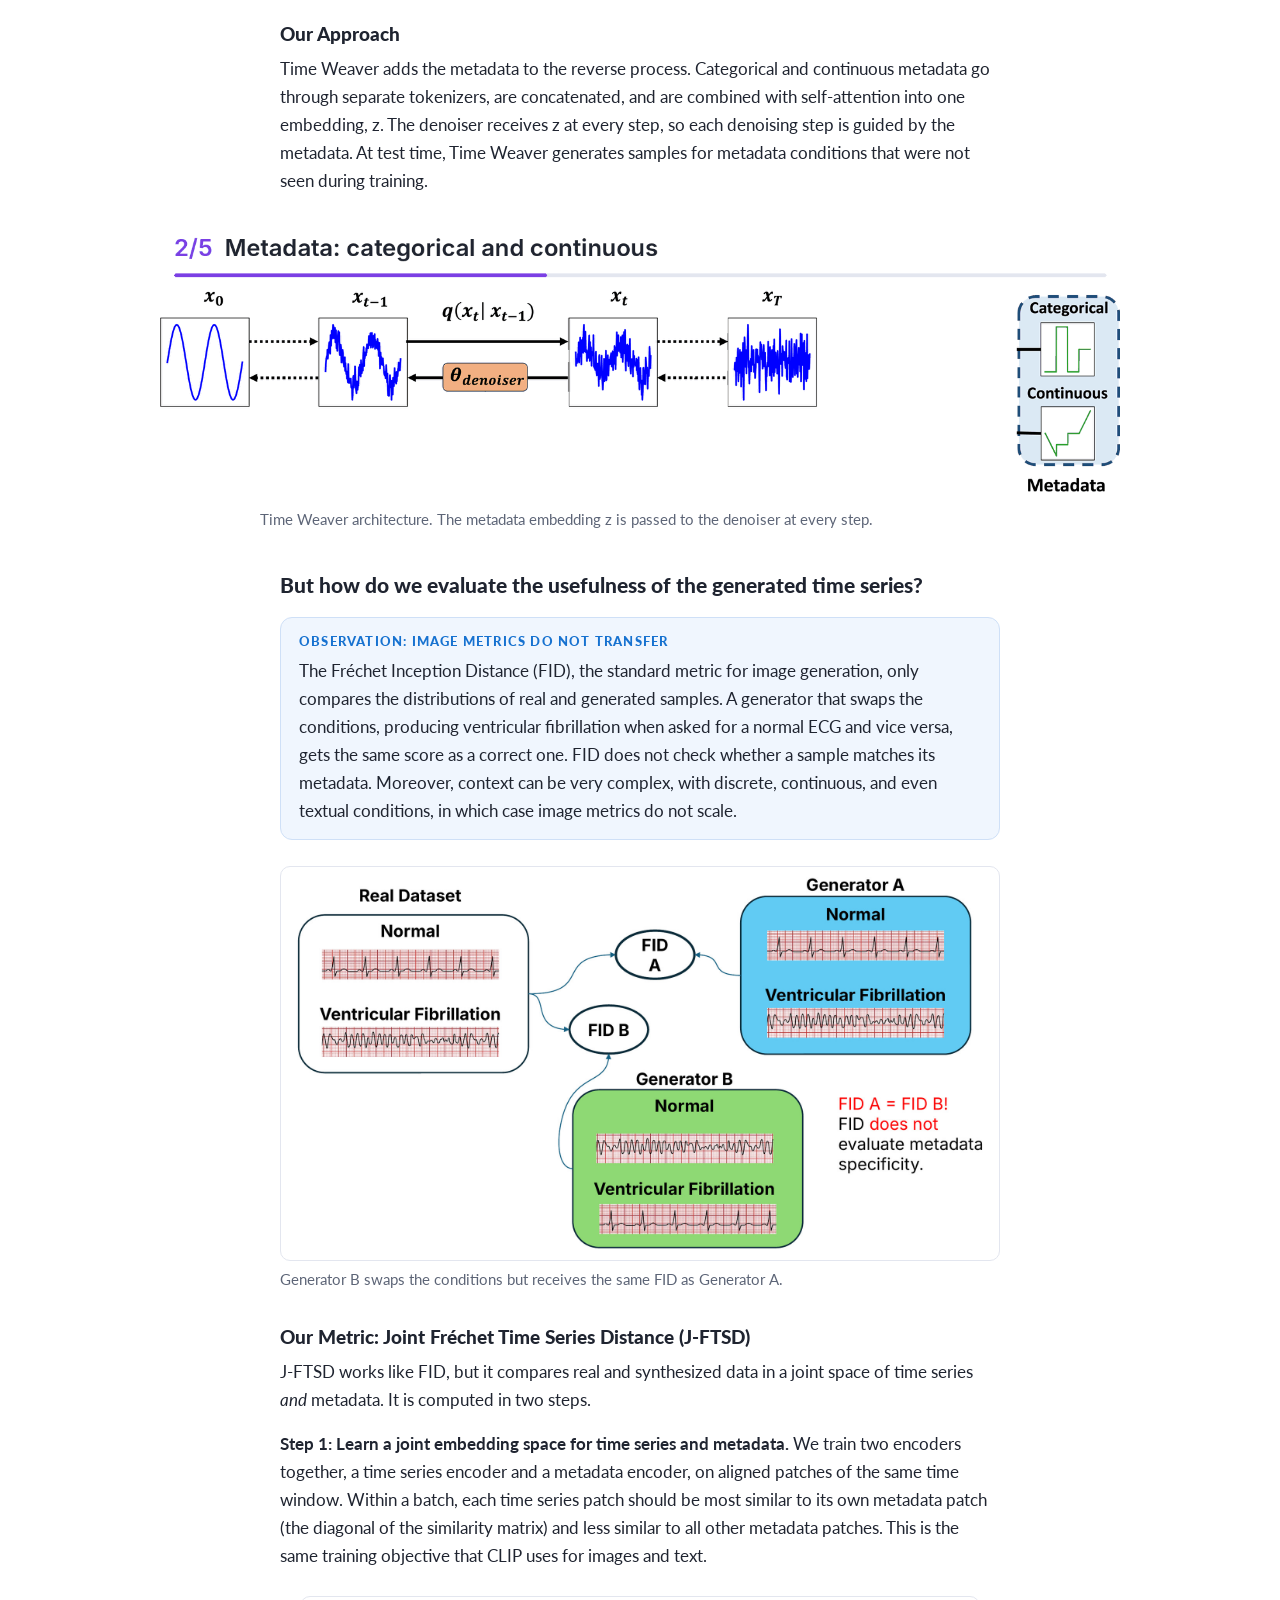
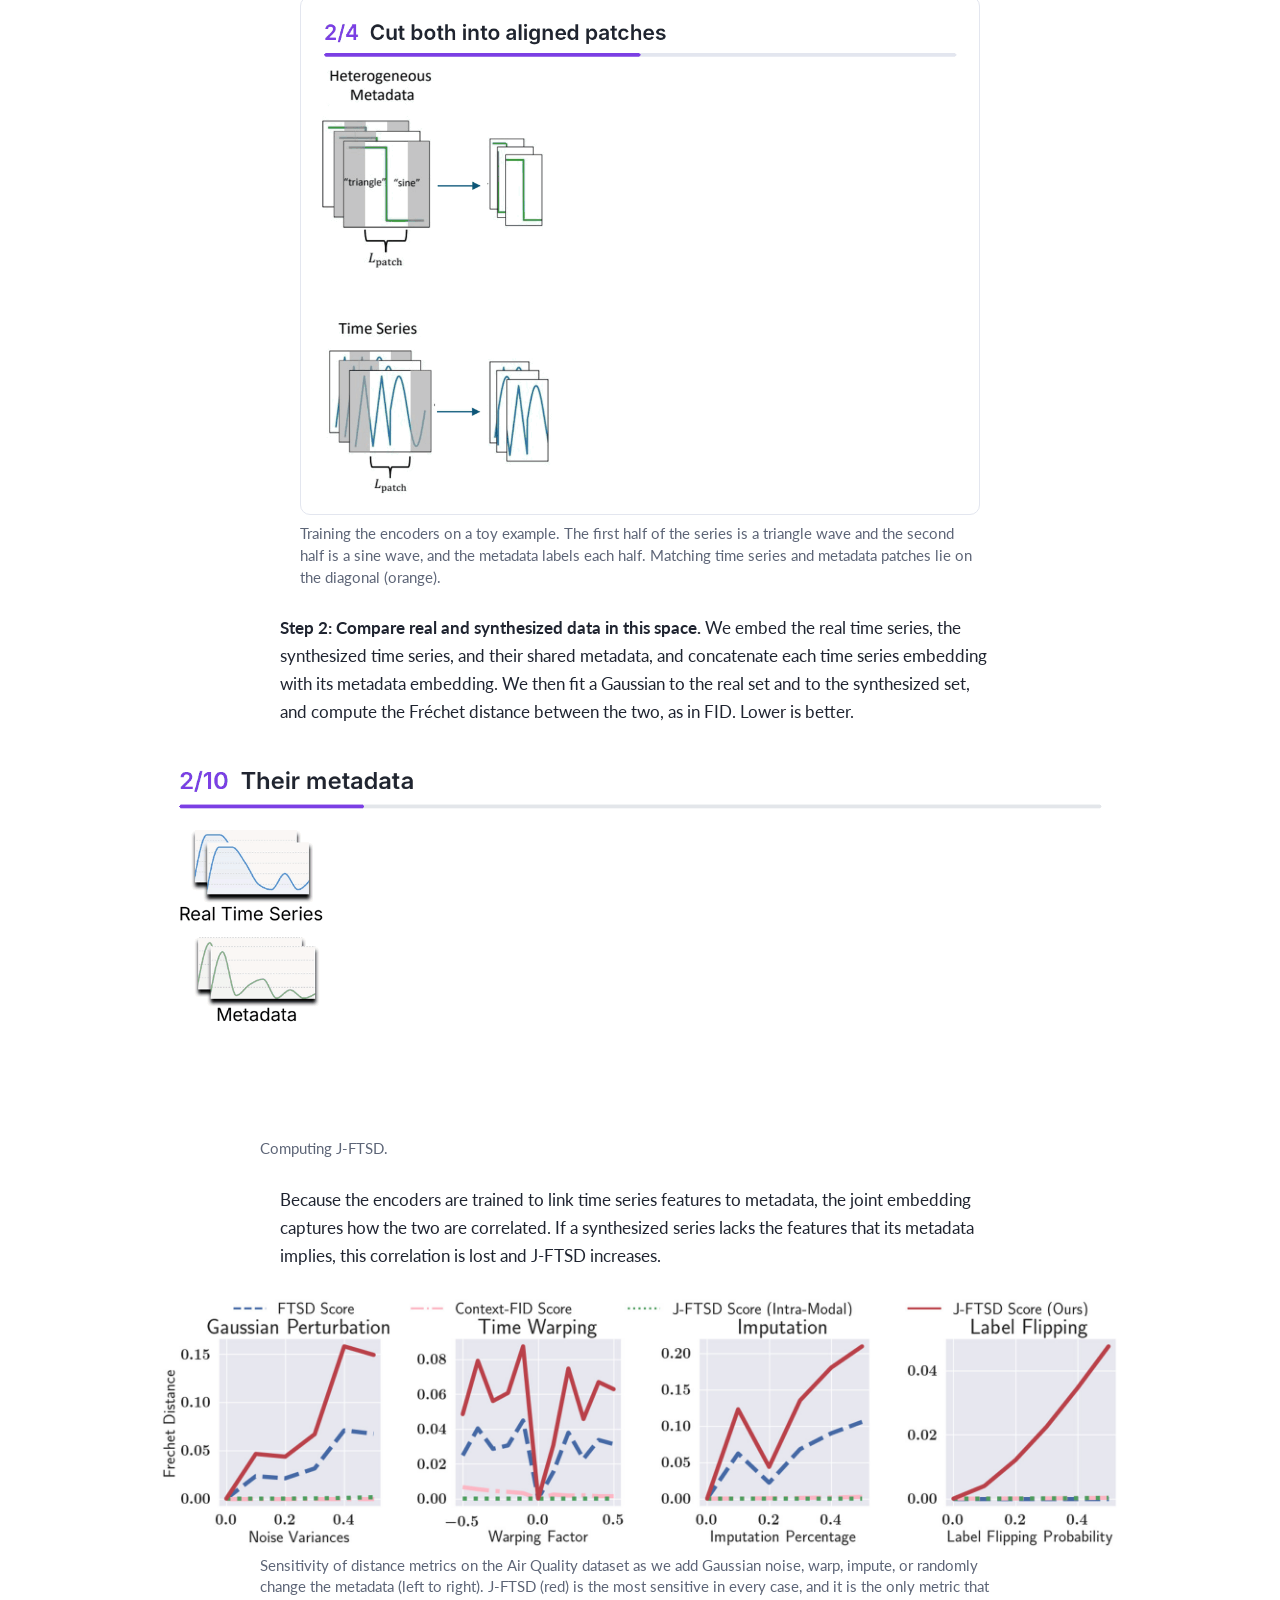
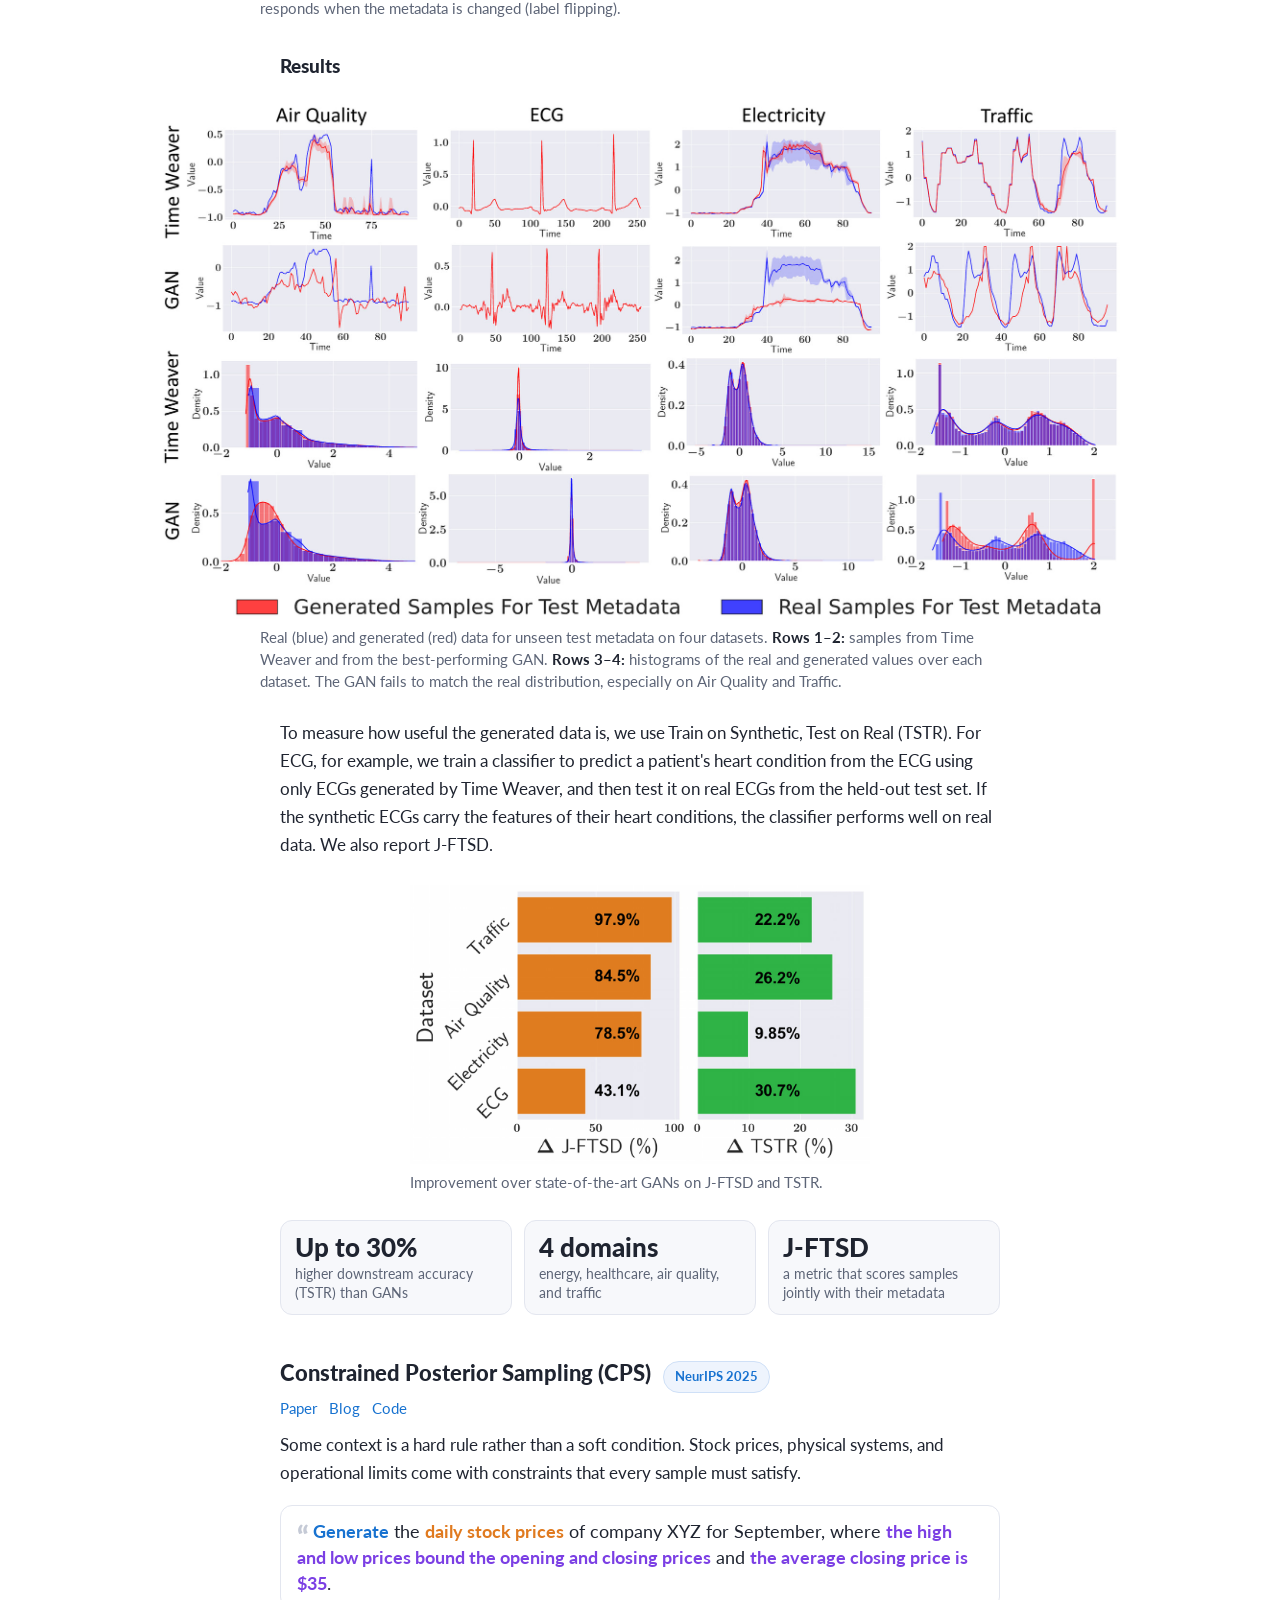
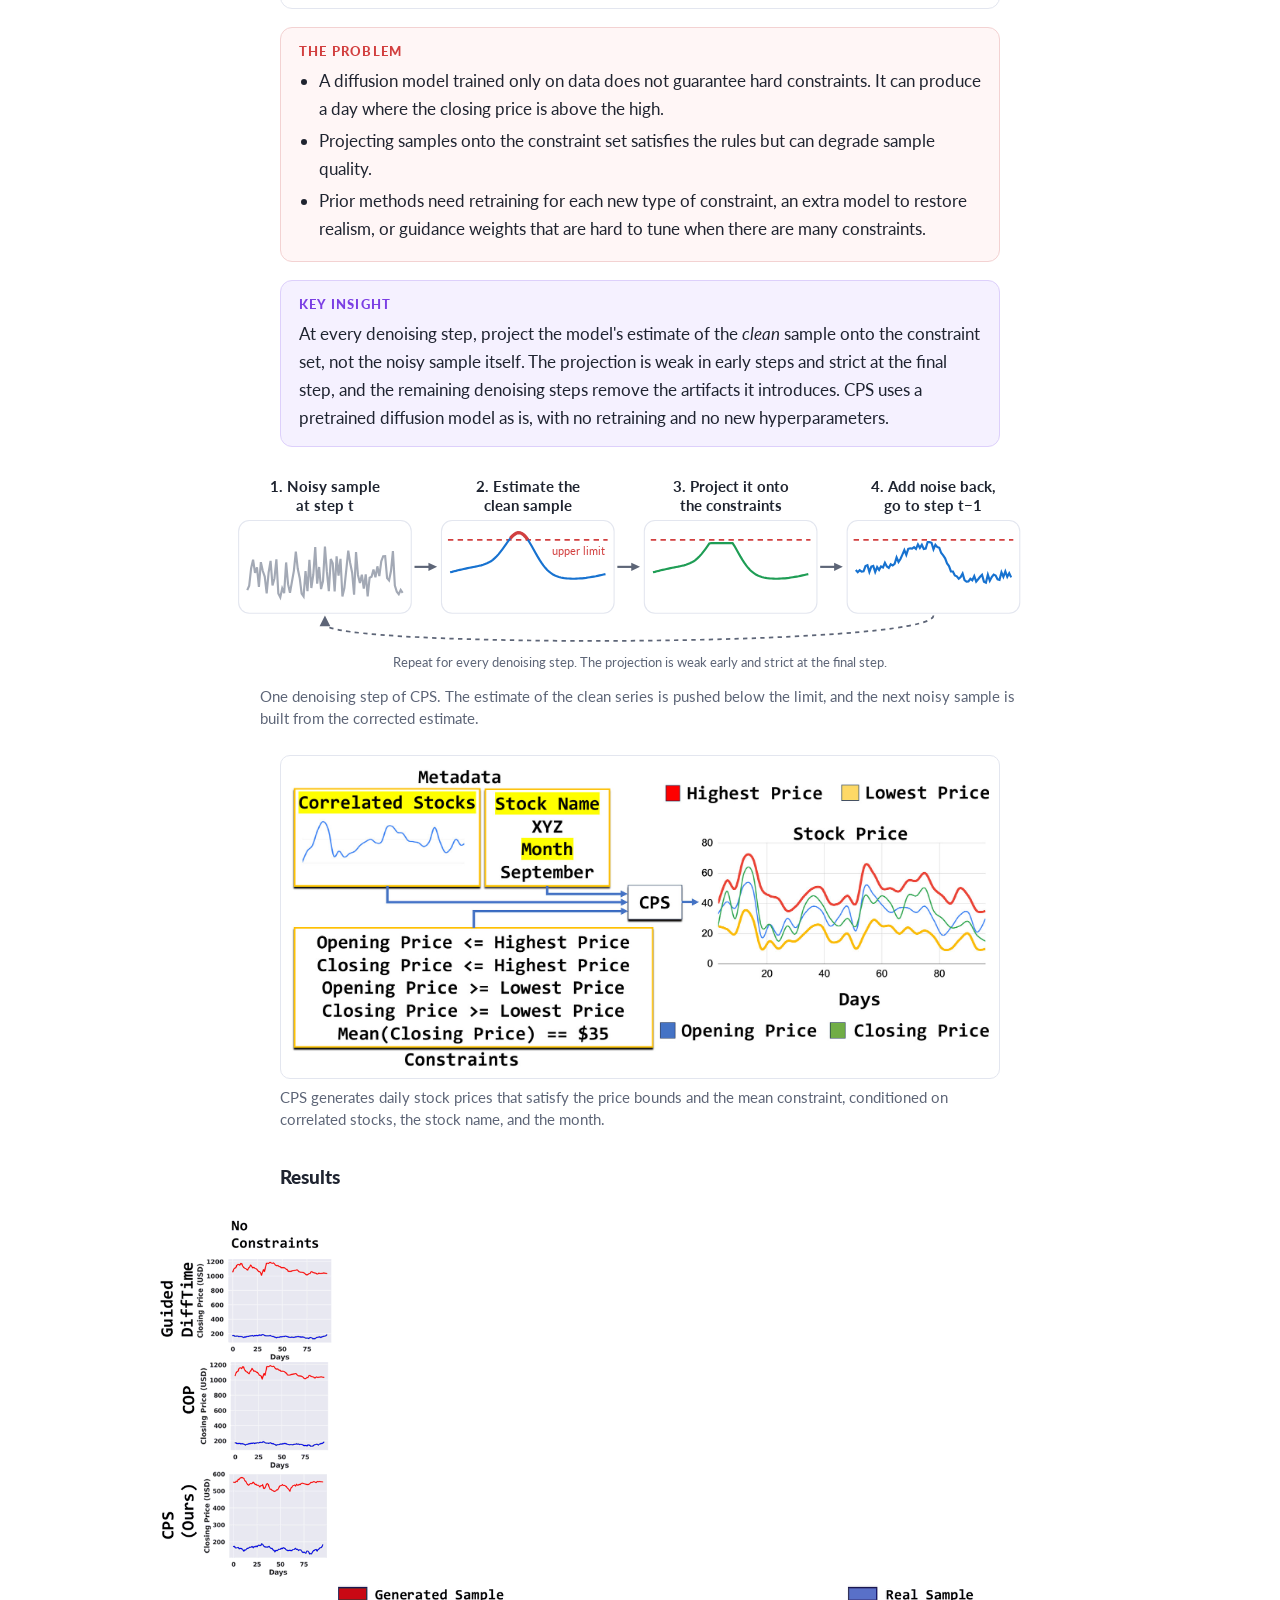
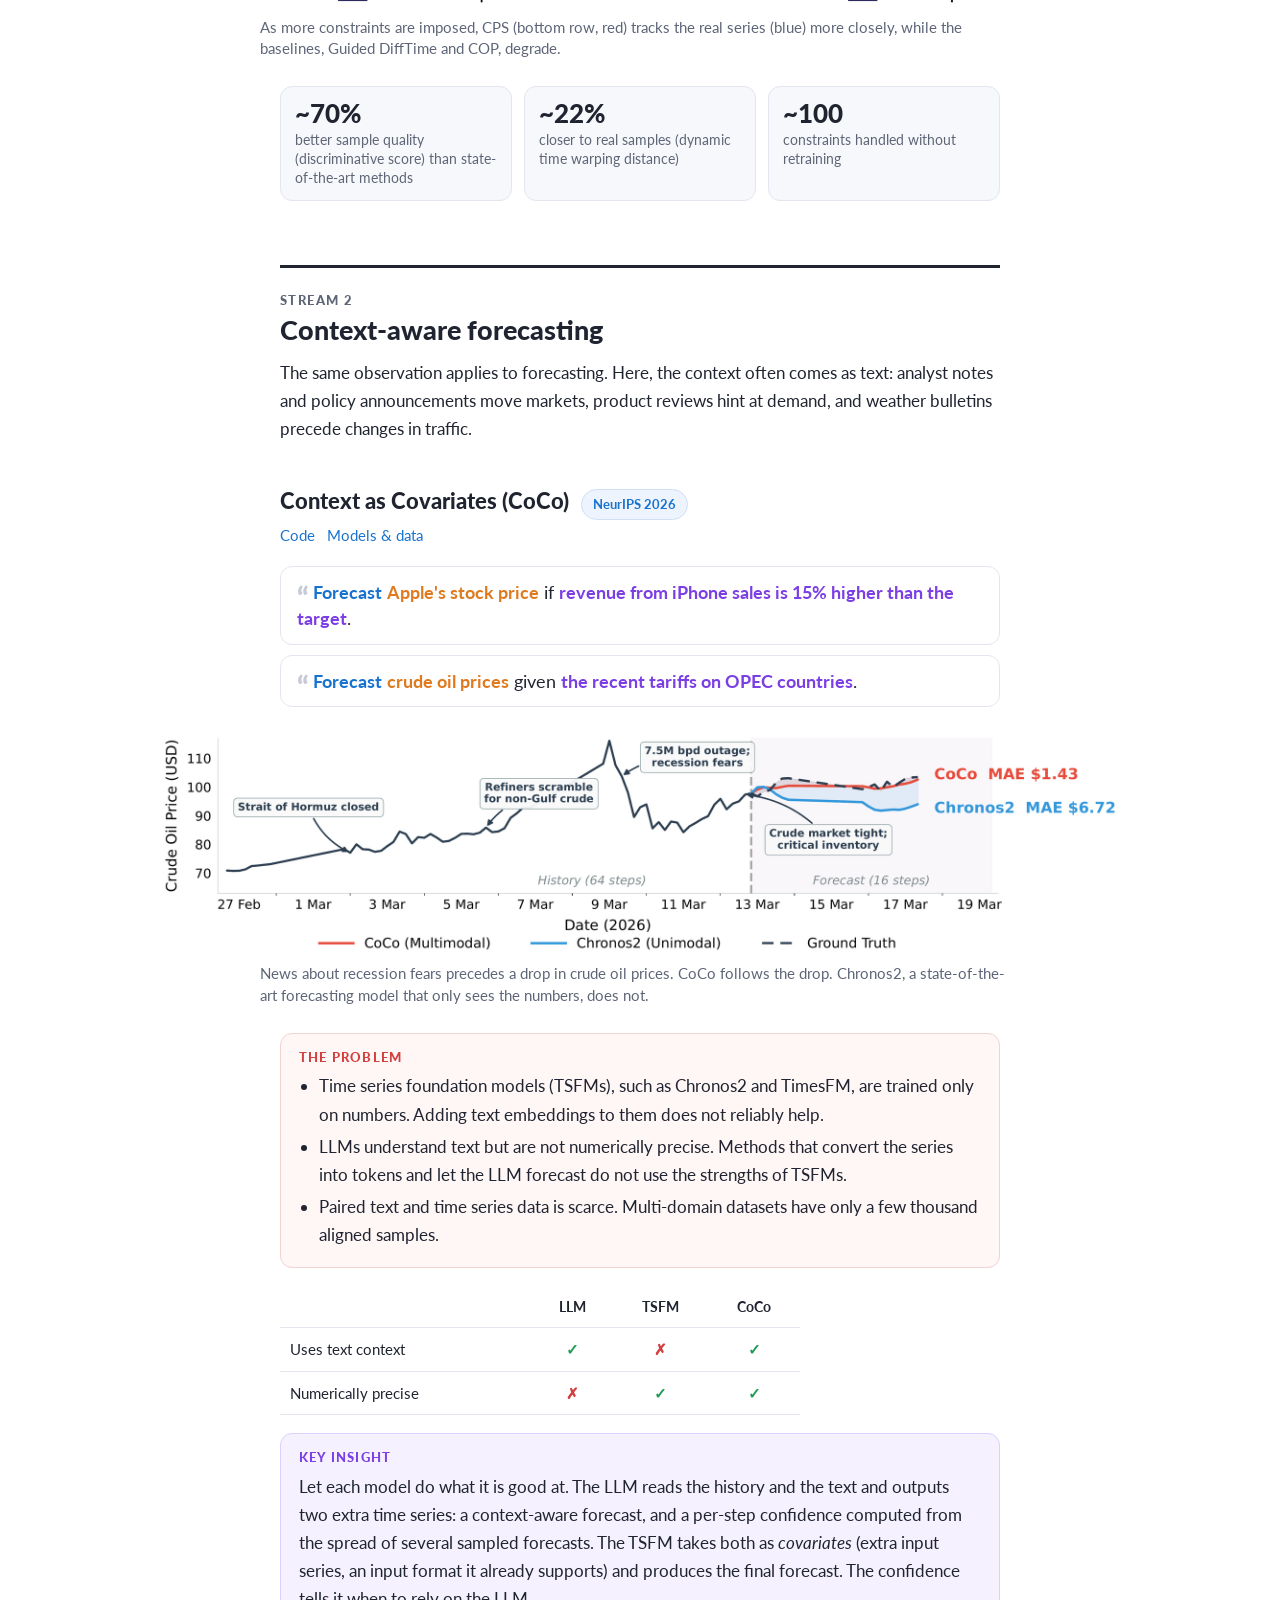
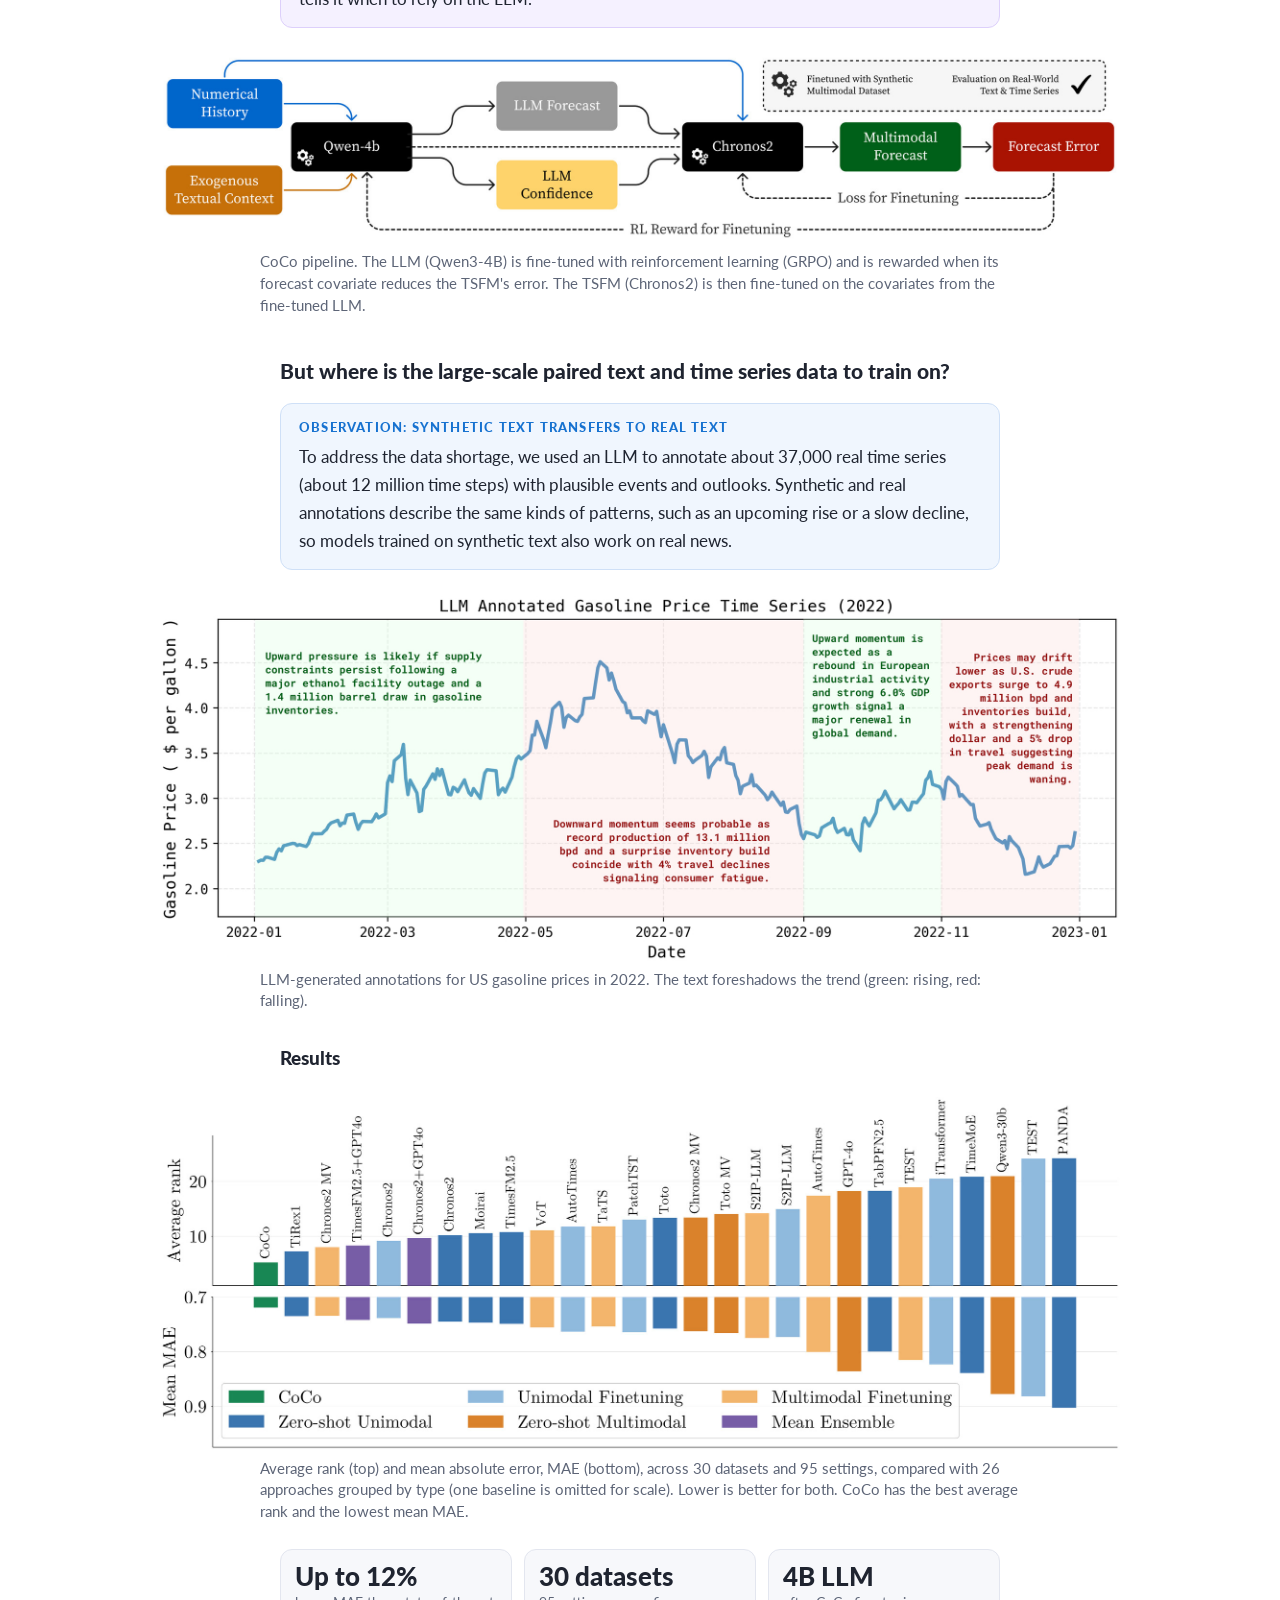
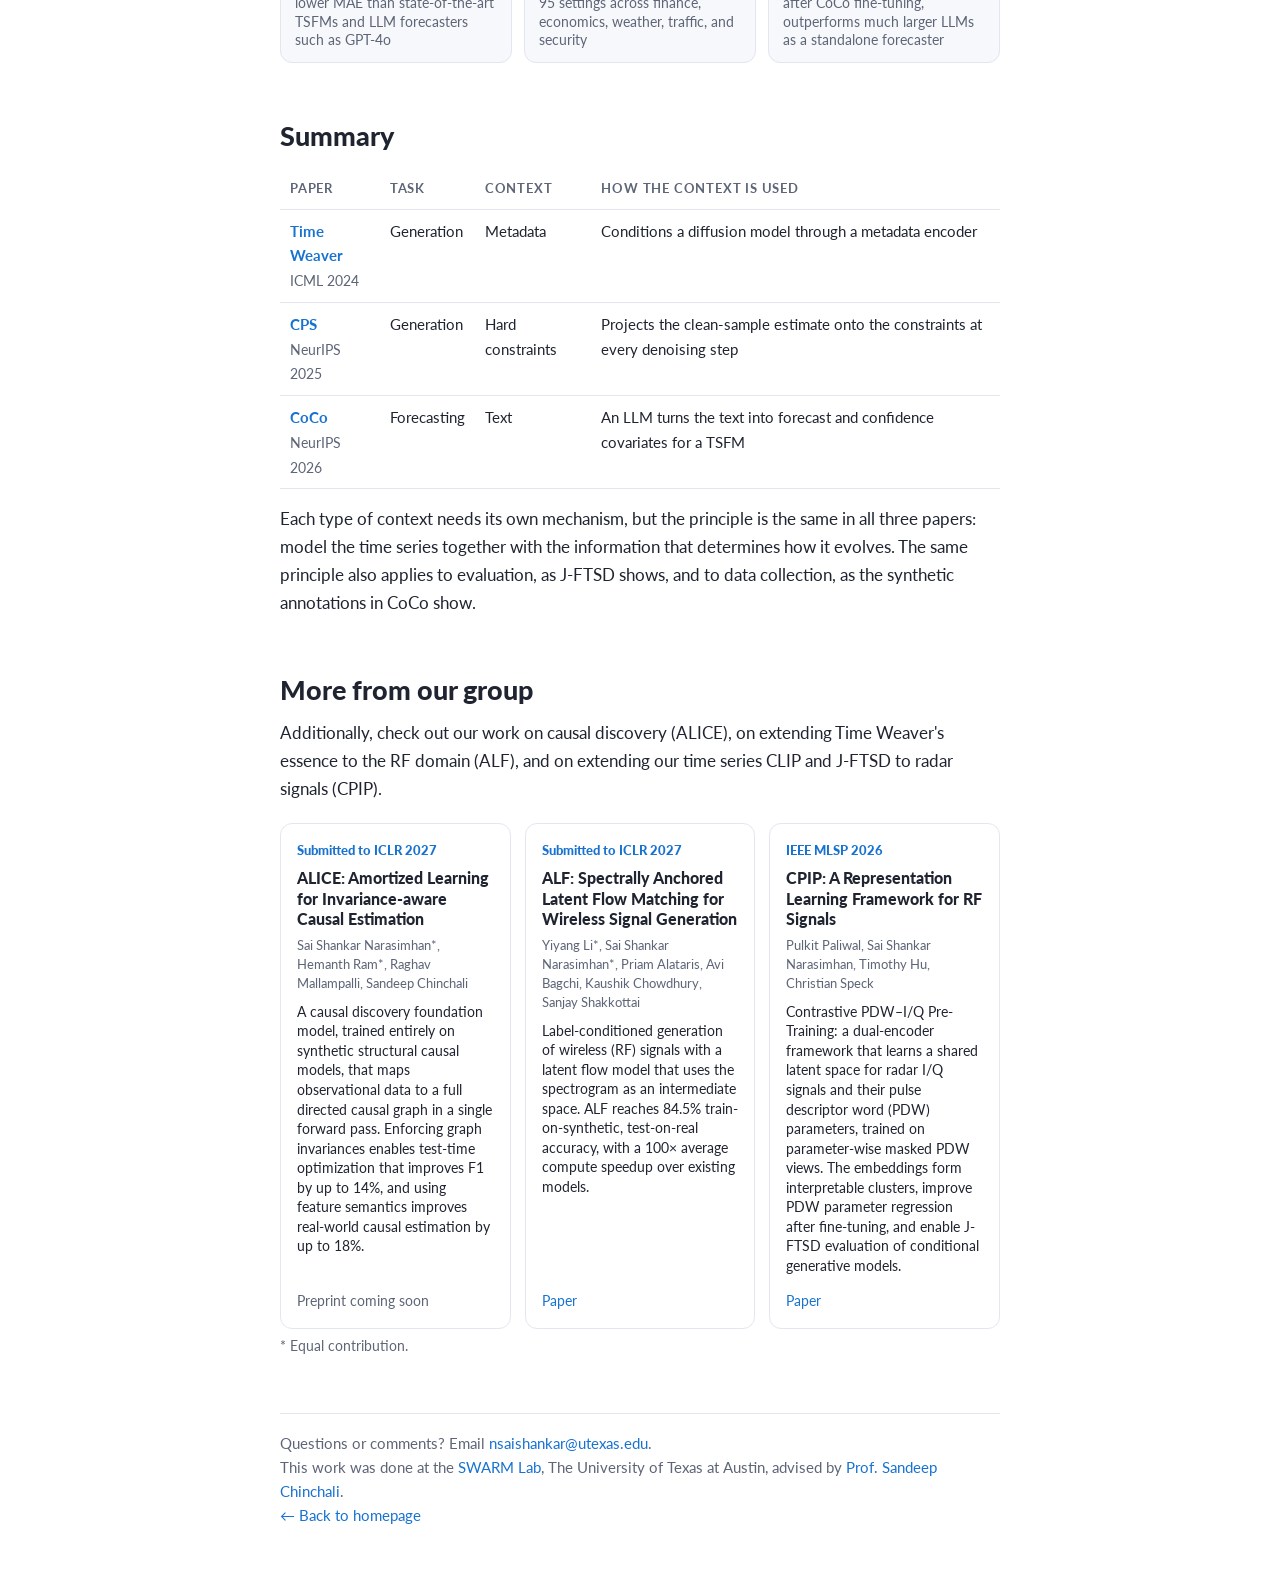
==== commit 87e76911: "Retitle: Time Series, in Context" ====
--- a/blog/multimodal-ts/index.html
+++ b/blog/multimodal-ts/index.html
@@ -3,11 +3,11 @@
 <head>
 <meta charset="UTF-8">
 <meta name="viewport" content="width=device-width, initial-scale=1">
-<title>Context-Aware Time Series Modeling | SWARM Lab, UT Austin</title>
+<title>Time Series, in Context | Context-Aware Time Series Modeling, SWARM Lab</title>
 <meta name="author" content="Sai Shankar Narasimhan">
 <meta name="description" content="Why time series should always be modeled with their context, and three papers (ICML 2024, NeurIPS 2025, NeurIPS 2026) that do this for generation and forecasting.">
 <meta property="og:type" content="article">
-<meta property="og:title" content="Context-Aware Time Series Modeling | SWARM Lab, UT Austin">
+<meta property="og:title" content="Time Series, in Context | Context-Aware Time Series Modeling, SWARM Lab">
 <meta property="og:description" content="Time Weaver (ICML 2024), Constrained Posterior Sampling (NeurIPS 2025), and Context as Covariates (NeurIPS 2026): pairing time series with their context.">
 <meta property="og:url" content="https://saishankarn.github.io/blog/multimodal-ts/">
 <meta property="og:image" content="https://saishankarn.github.io/blog/multimodal-ts/img/og.jpg">
@@ -161,10 +161,10 @@
 <main class="wrap">
 
 <header class="hero">
-  <div class="kicker">SWARM Lab &middot; UT Austin</div>
-  <h1>Context-Aware Time Series Modeling</h1>
+  <div class="kicker">Context-Aware Time Series Modeling &middot; SWARM Lab</div>
+  <h1>Time Series, in Context</h1>
   <div class="dek">Multimodal generative AI for time series generation and forecasting.</div>
-  <div class="byline">Sai Shankar Narasimhan &middot; October 2026</div>
+  <div class="byline">Sai Shankar Narasimhan &middot; UT Austin &middot; October 2026</div>
   <div class="badges">
     <a class="badge spot" href="#time-weaver">ICML 2024 &middot; Spotlight</a>
     <a class="badge" href="#cps">NeurIPS 2025</a>
